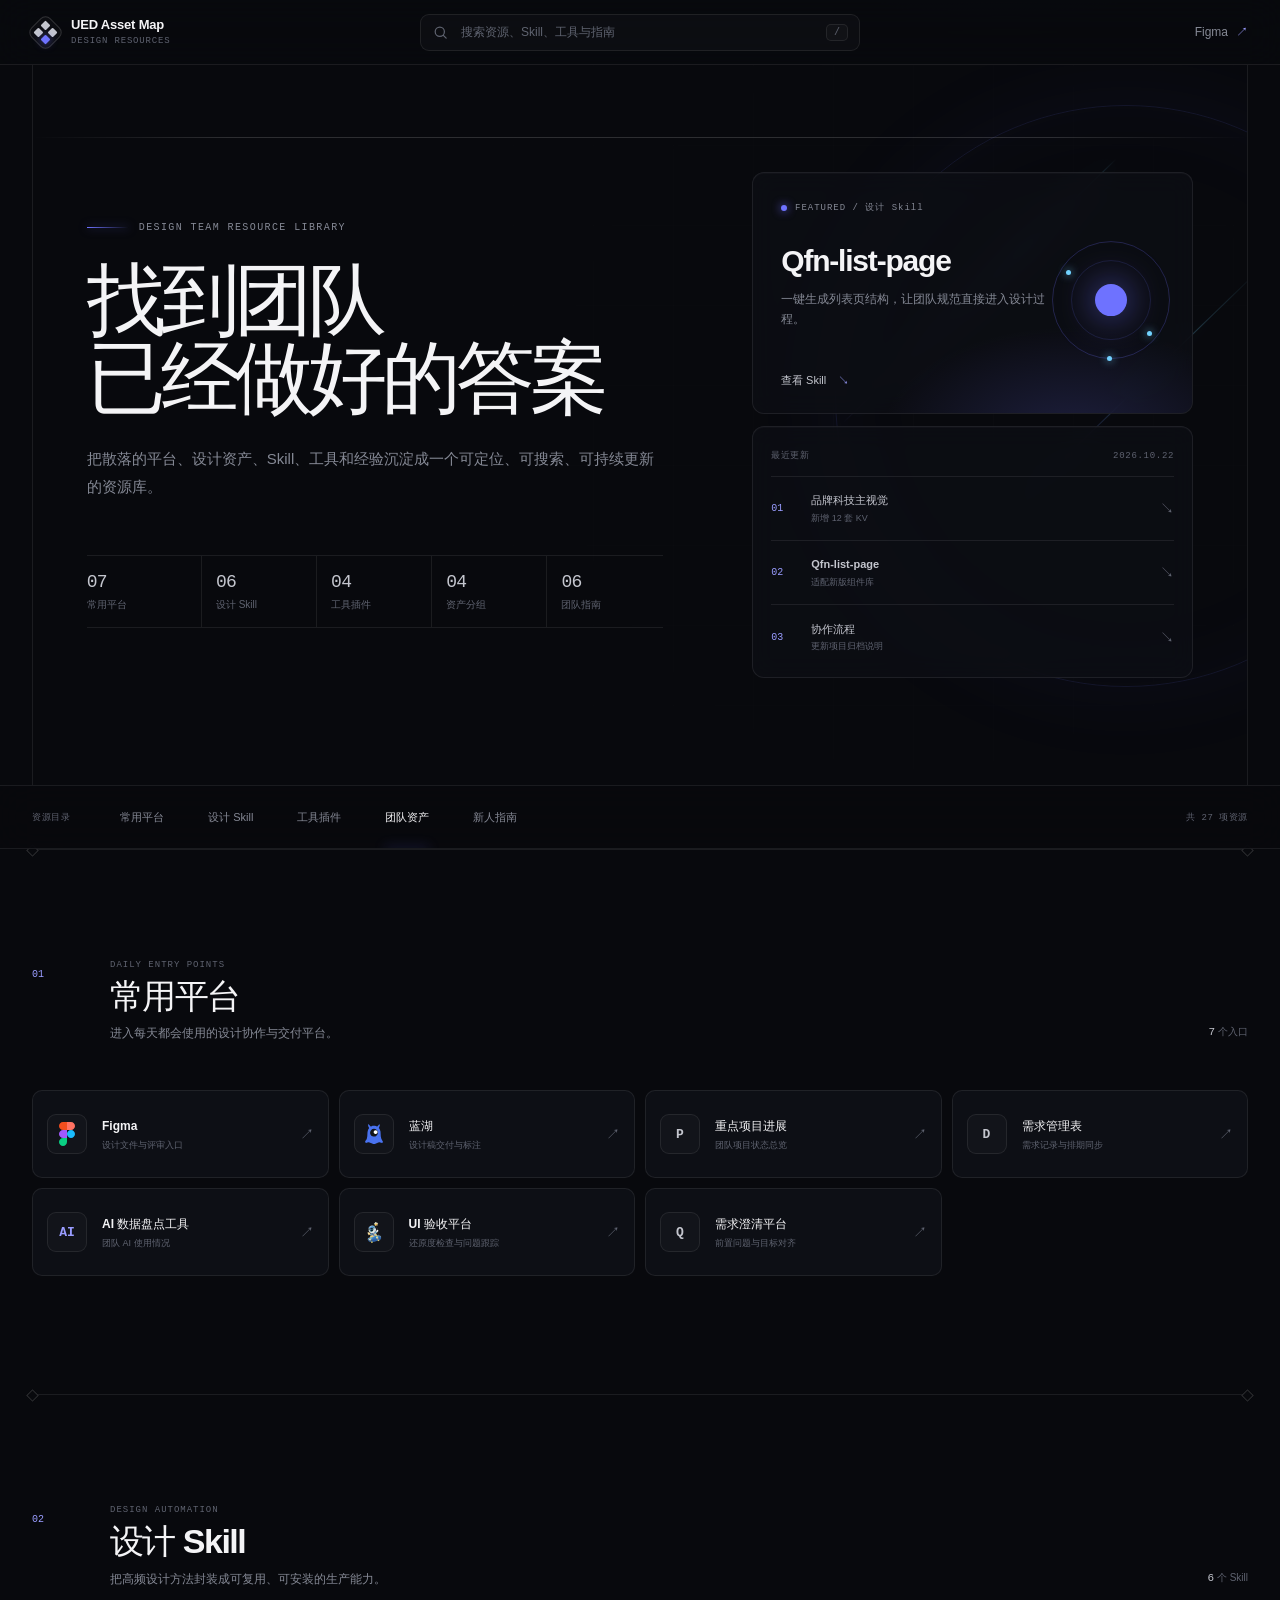
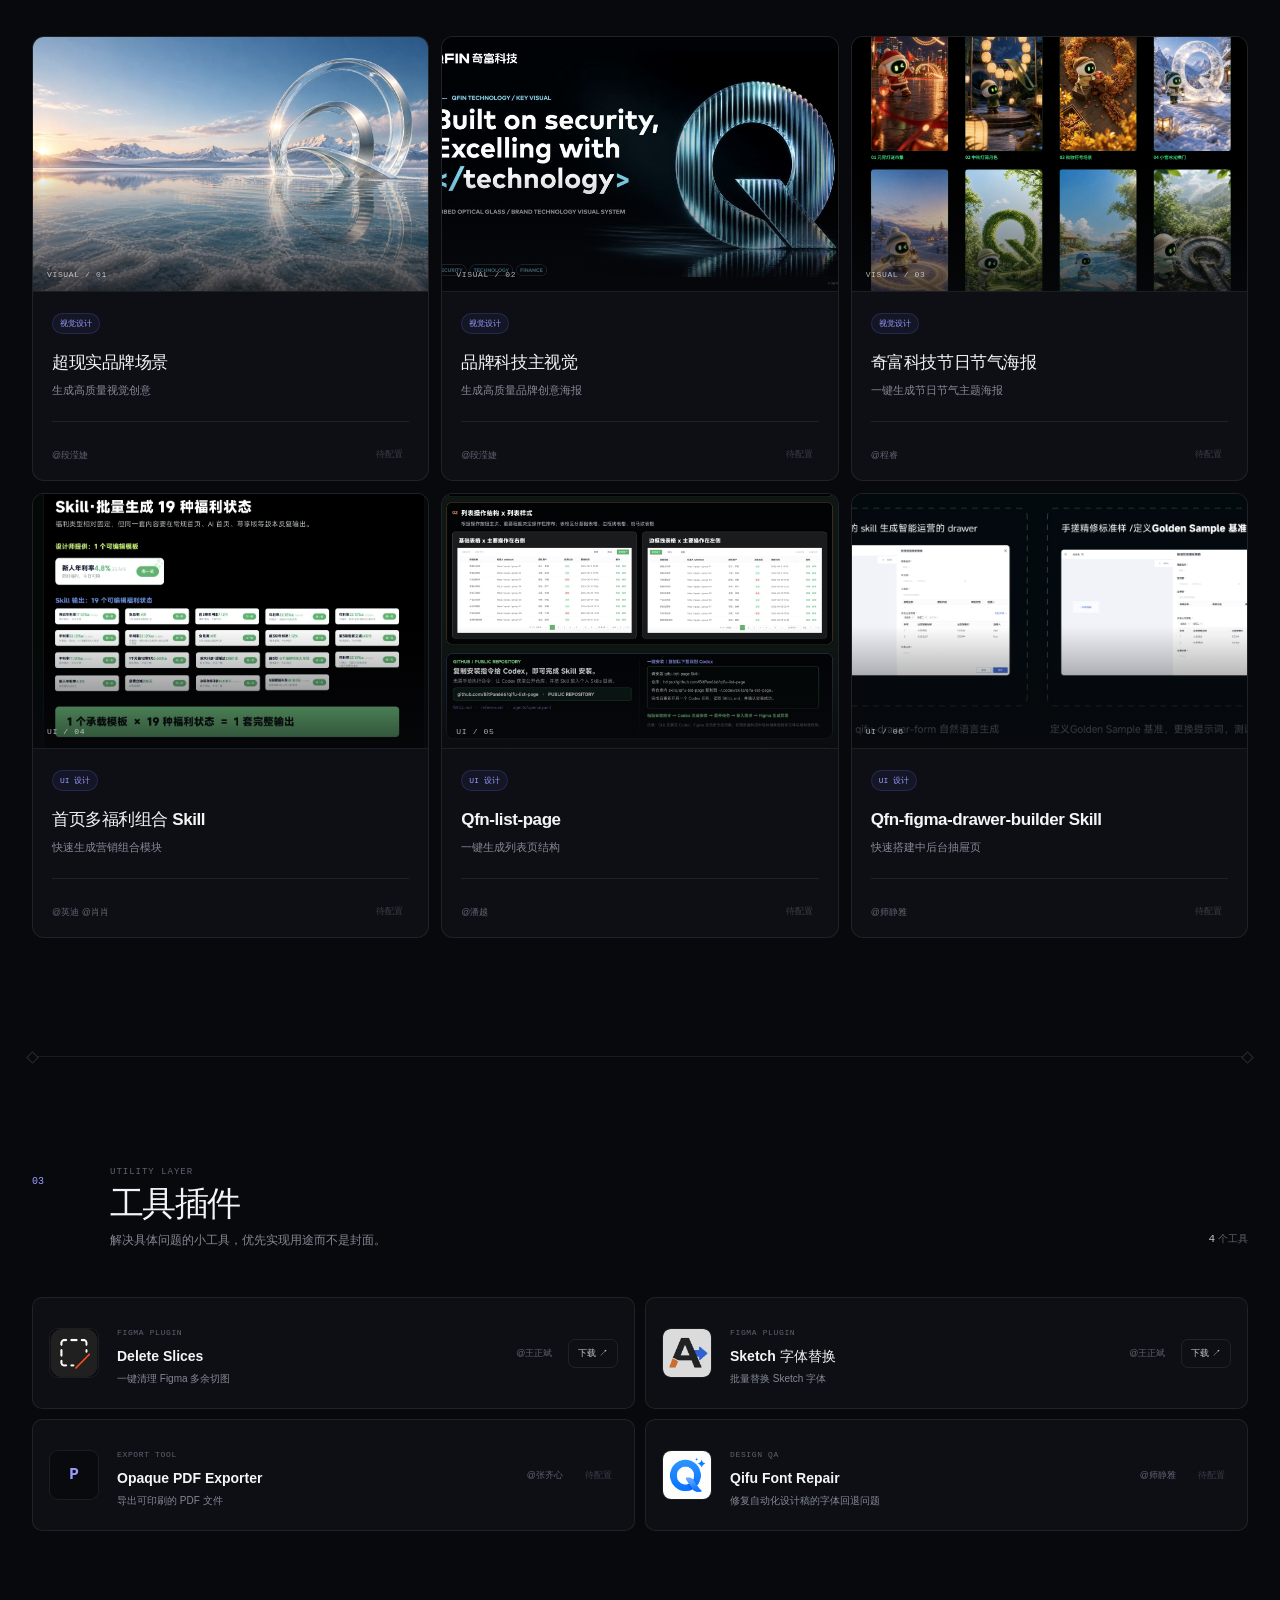
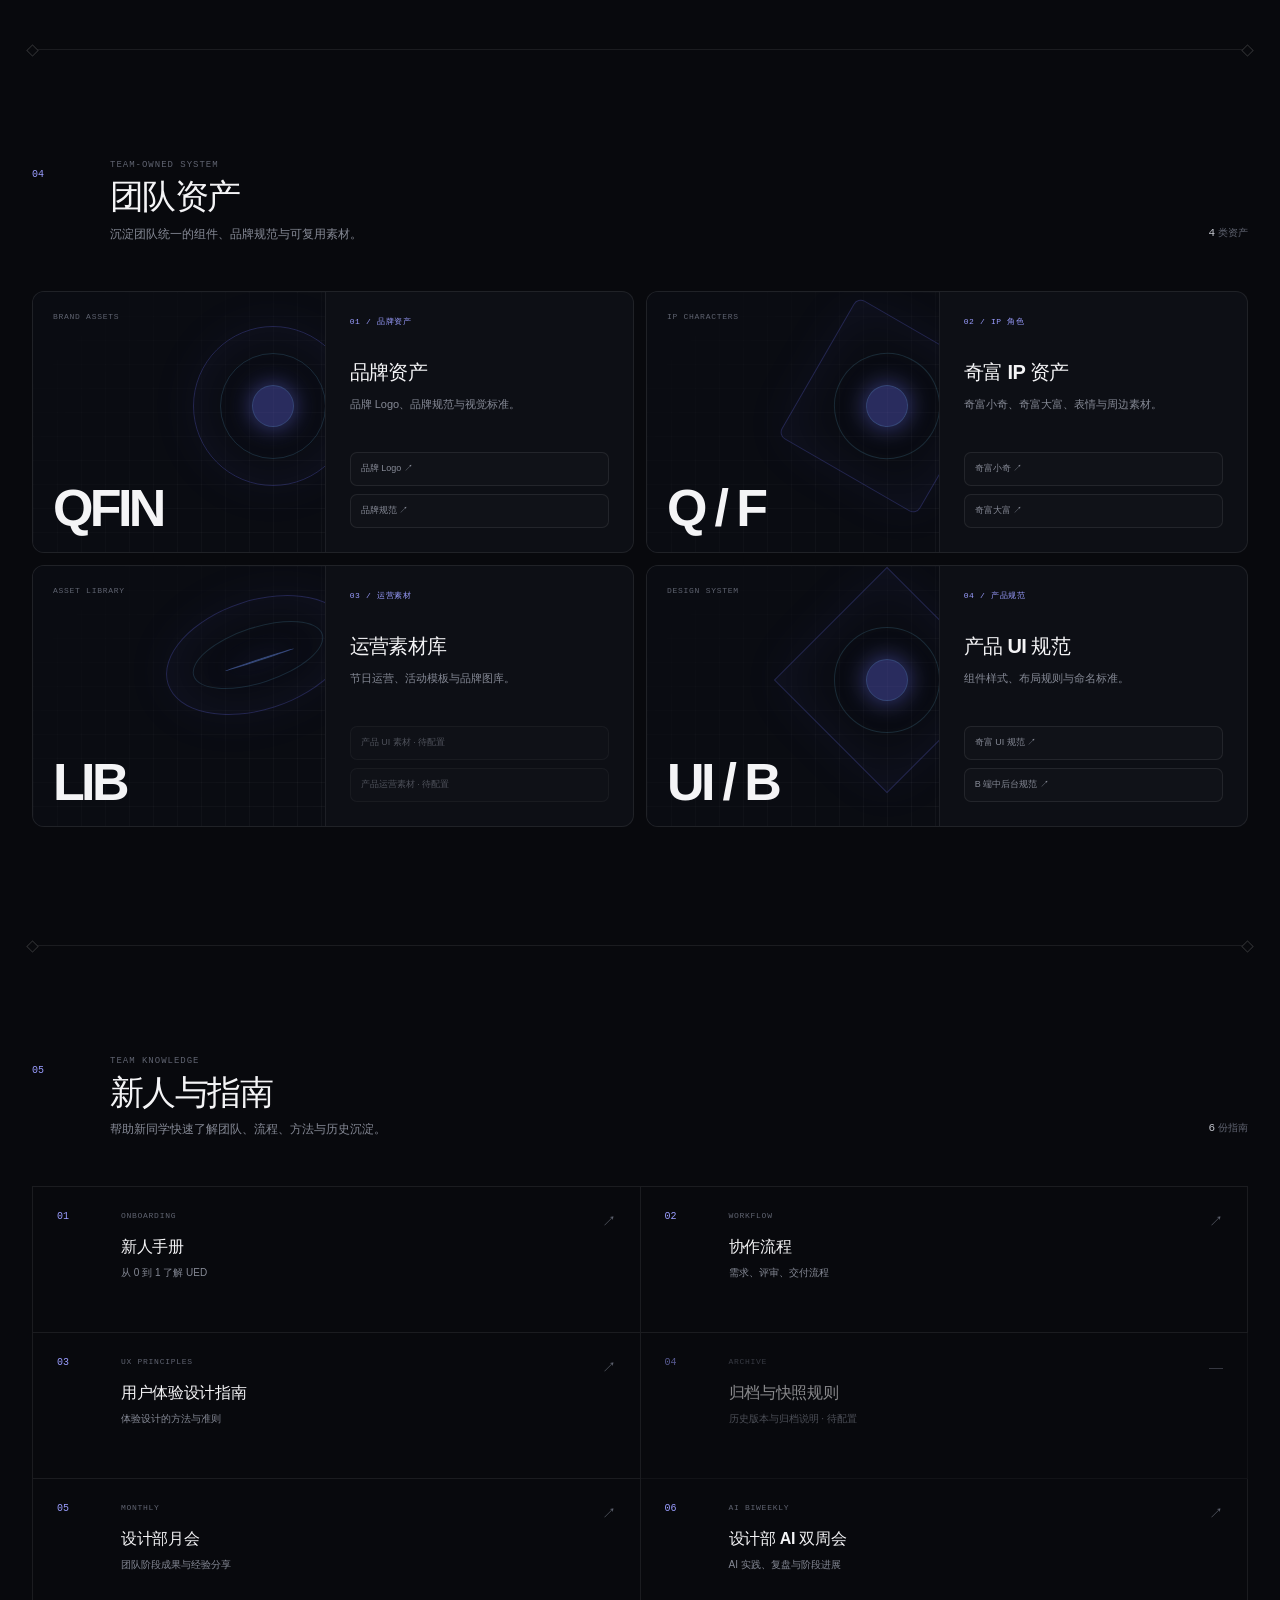
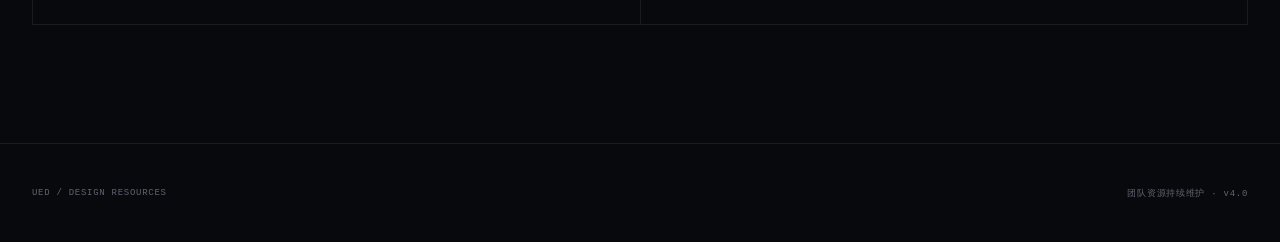
==== index.html @ 9ff43ec6 "fix: polish search and mobile presentation" ====
<!doctype html>
<html lang="zh-CN">
<head>
  <meta charset="utf-8">
  <meta name="viewport" content="width=device-width, initial-scale=1">
  <meta name="color-scheme" content="dark">
  <meta name="theme-color" content="#08090d">
  <title>UED Asset Map · 奇富 UED 团队资源</title>
  <meta name="description" content="奇富 UED 团队资源库：常用平台、设计 Skill、工具插件、团队资产与新人指南。">
  <link rel="icon" href="data:image/svg+xml,%3Csvg xmlns='http://www.w3.org/2000/svg' viewBox='0 0 32 32'%3E%3Crect width='32' height='32' rx='8' fill='%2308090d'/%3E%3Cpath d='M9 9h6v6H9zm8 0h6v6h-6zM9 17h6v6H9zm8 0h6v6h-6z' fill='%236e72ff'/%3E%3C/svg%3E">
  <link rel="stylesheet" href="styles.css">
  <script src="app.js" defer></script>
</head>
<body>
  <a class="skip-link" href="#main-content">跳到主要内容</a>
  <header class="site-header">
    <div class="shell header-inner">
      <a class="brand" href="#overview" aria-label="返回资源库首页"><span class="brand-mark" aria-hidden="true"><i></i><i></i><i></i><i></i></span><span><strong>UED Asset Map</strong><small>Design resources</small></span></a>
      <label class="global-search" for="resource-search"><svg aria-hidden="true" viewBox="0 0 24 24"><circle cx="11" cy="11" r="6.5"></circle><path d="m16 16 4 4"></path></svg><input id="resource-search" type="search" autocomplete="off" placeholder="搜索资源、Skill、工具与指南" aria-describedby="search-hint"><kbd id="search-hint">/</kbd></label>
      <a class="header-link" href="https://www.figma.com/files/team/1398222232321482158/folder/603595330?fuid=974866001841861958" target="_blank" rel="noopener noreferrer">Figma <span aria-hidden="true">↗</span></a>
    </div>
  </header>

  <main id="main-content">
    <section class="hero shell" id="overview" aria-labelledby="hero-title">
      <div class="hero-grid" aria-hidden="true"></div><div class="hero-beam beam-a" aria-hidden="true"></div><div class="hero-beam beam-b" aria-hidden="true"></div>
      <div class="hero-copy">
        <p class="eyebrow"><span></span> DESIGN TEAM RESOURCE LIBRARY</p>
        <h1 id="hero-title">找到团队<br>已经做好的答案</h1>
        <p class="hero-lede">把散落的平台、设计资产、Skill、工具和经验沉淀成一个可定位、可搜索、可持续更新的资源库。</p>
        <div class="hero-stats" aria-label="资源数量"><div><strong>07</strong><span>常用平台</span></div><div><strong>06</strong><span>设计 Skill</span></div><div><strong>04</strong><span>工具插件</span></div><div><strong>04</strong><span>资产分组</span></div><div><strong>06</strong><span>团队指南</span></div></div>
      </div>
      <aside class="hero-side" aria-label="推荐与最近更新">
        <a class="featured-card" href="#skills"><span class="featured-meta"><i></i> FEATURED / 设计 Skill</span><strong>Qfn-list-page</strong><p>一键生成列表页结构，让团队规范直接进入设计过程。</p><span class="featured-action">查看 Skill <b aria-hidden="true">↘</b></span><span class="featured-orbit" aria-hidden="true"><i></i><i></i><i></i></span></a>
        <div class="recent-panel"><div class="panel-label"><span>最近更新</span><time datetime="2026-10-22">2026.10.22</time></div><a href="#assets"><b>01</b><span><strong>品牌科技主视觉</strong><small>新增 12 套 KV</small></span><i>↘</i></a><a href="#skills"><b>02</b><span><strong>Qfn-list-page</strong><small>适配新版组件库</small></span><i>↘</i></a><a href="#guides"><b>03</b><span><strong>协作流程</strong><small>更新项目归档说明</small></span><i>↘</i></a></div>
      </aside>
    </section>

    <div class="anchor-wrap"><nav class="anchor-nav shell" aria-label="资源模块定位"><span class="anchor-caption">资源目录</span><a href="#platforms" class="active">常用平台</a><a href="#skills">设计 Skill</a><a href="#tools">工具插件</a><a href="#assets">团队资产</a><a href="#guides">新人指南</a><span class="anchor-total">共 27 项资源</span></nav></div>
    <div class="search-feedback shell" aria-live="polite"><p class="search-status" hidden></p><div class="search-empty" hidden><span>NO RESULT</span><strong>没有找到相关资源</strong><p>换一个关键词，或按 Esc 清空搜索。</p></div></div>

    <section class="resource-section shell" id="platforms" aria-labelledby="platforms-title">
      <div class="section-heading"><span class="section-index">01</span><div><p>DAILY ENTRY POINTS</p><h2 id="platforms-title">常用平台</h2><span>进入每天都会使用的设计协作与交付平台。</span></div><span class="section-count"><b class="section-visible-count">7</b> 个入口</span></div>
      <div class="platform-grid">
        <a class="platform-card resource-item" data-search="常用平台 Figma 设计文件 协作入口" href="https://www.figma.com/files/team/1398222232321482158/folder/603595330?fuid=974866001841861958" target="_blank" rel="noopener noreferrer"><span class="platform-icon image"><img src="assets/platform-figma.svg" alt="" loading="lazy"></span><span><strong>Figma</strong><small>设计文件与评审入口</small></span><i>↗</i></a>
        <a class="platform-card resource-item" data-search="常用平台 蓝湖 设计稿交付 标注" href="https://lanhuapp.com/dashboard/#/item?fid=all&amp;tid=906bded2-2e16-4b1b-830f-885637f03631" target="_blank" rel="noopener noreferrer"><span class="platform-icon image"><img src="assets/platform-lanhu.svg" alt="" loading="lazy"></span><span><strong>蓝湖</strong><small>设计稿交付与标注</small></span><i>↗</i></a>
        <a class="platform-card resource-item" data-search="常用平台 重点项目进展 项目跟踪" href="https://doc.360teams.com/sheets/rp3OV8PVEEHj8xAm/fcUlJ" target="_blank" rel="noopener noreferrer"><span class="platform-icon glyph">P</span><span><strong>重点项目进展</strong><small>团队项目状态总览</small></span><i>↗</i></a>
        <a class="platform-card resource-item" data-search="常用平台 需求管理表 需求排期" href="https://doc.360teams.com/sheets/vVAXVn7VxBtllrqm/AMQAF" target="_blank" rel="noopener noreferrer"><span class="platform-icon glyph">D</span><span><strong>需求管理表</strong><small>需求记录与排期同步</small></span><i>↗</i></a>
        <a class="platform-card resource-item" data-search="常用平台 AI数据盘点工具 AI 工作台" href="https://report-share.daikuan.qihoo.net/view/tmp/report-v4.html" target="_blank" rel="noopener noreferrer"><span class="platform-icon glyph accent">AI</span><span><strong>AI 数据盘点工具</strong><small>团队 AI 使用情况</small></span><i>↗</i></a>
        <a class="platform-card resource-item" data-search="常用平台 UI验收平台 体验验收" href="https://ion-inter-94640902.figma.site/" target="_blank" rel="noopener noreferrer"><span class="platform-icon image"><img src="assets/platform-ui-review.png" alt="" loading="lazy"></span><span><strong>UI 验收平台</strong><small>还原度检查与问题跟踪</small></span><i>↗</i></a>
        <a class="platform-card resource-item" data-search="常用平台 需求澄清平台 产品需求" href="https://confluence.daikuan.qihoo.net/pages/viewpage.action?pageId=18661324" target="_blank" rel="noopener noreferrer"><span class="platform-icon glyph">Q</span><span><strong>需求澄清平台</strong><small>前置问题与目标对齐</small></span><i>↗</i></a>
      </div>
    </section>

    <section class="resource-section shell" id="skills" aria-labelledby="skills-title">
      <div class="section-heading"><span class="section-index">02</span><div><p>DESIGN AUTOMATION</p><h2 id="skills-title">设计 Skill</h2><span>把高频设计方法封装成可复用、可安装的生产能力。</span></div><span class="section-count"><b class="section-visible-count">6</b> 个 Skill</span></div>
      <div class="skills-grid">
        <article class="skill-card resource-item" data-search="设计 Skill 视觉设计 超现实品牌场景 生成高质量视觉创意 段滢婕"><div class="skill-visual"><img src="assets/skill-surreal-brand.jpg" alt="超现实品牌场景预览" loading="lazy"><span>VISUAL / 01</span></div><div class="skill-body"><span class="tag">视觉设计</span><h3>超现实品牌场景</h3><p>生成高质量视觉创意</p><footer><span>@段滢婕</span><button type="button" aria-disabled="true">待配置</button></footer></div></article>
        <article class="skill-card resource-item" data-search="设计 Skill 视觉设计 品牌科技主视觉 生成高质量品牌创意海报 段滢婕"><div class="skill-visual"><img src="assets/skill-tech-kv.jpg" alt="品牌科技主视觉预览" loading="lazy"><span>VISUAL / 02</span></div><div class="skill-body"><span class="tag">视觉设计</span><h3>品牌科技主视觉</h3><p>生成高质量品牌创意海报</p><footer><span>@段滢婕</span><button type="button" aria-disabled="true">待配置</button></footer></div></article>
        <article class="skill-card resource-item" data-search="设计 Skill 视觉设计 奇富科技节日节气海报 一键生成主题海报 程睿"><div class="skill-visual"><img src="assets/skill-seasonal-poster.jpg" alt="奇富科技节日节气海报预览" loading="lazy"><span>VISUAL / 03</span></div><div class="skill-body"><span class="tag">视觉设计</span><h3>奇富科技节日节气海报</h3><p>一键生成节日节气主题海报</p><footer><span>@程睿</span><button type="button" aria-disabled="true">待配置</button></footer></div></article>
        <article class="skill-card resource-item" data-search="设计 Skill UI设计 首页多福利组合 Skill 快速生成营销组合模块 英迪 肖肖"><div class="skill-visual"><img src="assets/skill-benefit-combo.jpg" alt="首页多福利组合 Skill 预览" loading="lazy"><span>UI / 04</span></div><div class="skill-body"><span class="tag">UI 设计</span><h3>首页多福利组合 Skill</h3><p>快速生成营销组合模块</p><footer><span>@英迪 @肖肖</span><button type="button" aria-disabled="true">待配置</button></footer></div></article>
        <article class="skill-card resource-item" data-search="设计 Skill UI设计 Qfn-list-page 一键生成列表页结构 潘越"><div class="skill-visual"><img src="assets/skill-qfn-list-page.jpg" alt="Qfn-list-page 预览" loading="lazy"><span>UI / 05</span></div><div class="skill-body"><span class="tag">UI 设计</span><h3>Qfn-list-page</h3><p>一键生成列表页结构</p><footer><span>@潘越</span><button type="button" aria-disabled="true">待配置</button></footer></div></article>
        <article class="skill-card resource-item" data-search="设计 Skill UI设计 Qfn-figma-drawer-builder 快速搭建中后台抽屉页 师静雅"><div class="skill-visual"><img src="assets/skill-figma-drawer.jpg" alt="Qfn-figma-drawer-builder Skill 预览" loading="lazy"><span>UI / 06</span></div><div class="skill-body"><span class="tag">UI 设计</span><h3>Qfn-figma-drawer-builder Skill</h3><p>快速搭建中后台抽屉页</p><footer><span>@师静雅</span><button type="button" aria-disabled="true">待配置</button></footer></div></article>
      </div>
    </section>

    <section class="resource-section shell" id="tools" aria-labelledby="tools-title">
      <div class="section-heading"><span class="section-index">03</span><div><p>UTILITY LAYER</p><h2 id="tools-title">工具插件</h2><span>解决具体问题的小工具，优先实现用途而不是封面。</span></div><span class="section-count"><b class="section-visible-count">4</b> 个工具</span></div>
      <div class="tools-grid">
        <article class="tool-card resource-item" data-search="工具插件 Delete Slices 一键清理 Figma 多余切图 王正斌"><img src="assets/tool-delete-slices.png" alt="" loading="lazy"><span><small>FIGMA PLUGIN</small><h3>Delete Slices</h3><p>一键清理 Figma 多余切图</p></span><span class="tool-owner">@王正斌</span><a href="https://www.figma.com/community/plugin/1649359371365231782/delete-slices" target="_blank" rel="noopener noreferrer">下载 ↗</a></article>
        <article class="tool-card resource-item" data-search="工具插件 Sketch 字体替换 批量替换 Sketch 字体 王正斌"><img src="assets/tool-sketch-font.png" alt="" loading="lazy"><span><small>FIGMA PLUGIN</small><h3>Sketch 字体替换</h3><p>批量替换 Sketch 字体</p></span><span class="tool-owner">@王正斌</span><a href="https://www.figma.com/community/plugin/1649376467194093808/sketch" target="_blank" rel="noopener noreferrer">下载 ↗</a></article>
        <article class="tool-card resource-item" data-search="工具插件 Opaque PDF Exporter 导出可印刷 PDF 张齐心"><span class="tool-fallback">P</span><span><small>EXPORT TOOL</small><h3>Opaque PDF Exporter</h3><p>导出可印刷的 PDF 文件</p></span><span class="tool-owner">@张齐心</span><button type="button" aria-disabled="true">待配置</button></article>
        <article class="tool-card resource-item" data-search="工具插件 Qifu Font Repair 修复字体回退 师静雅 Codex 自动化"><img src="assets/tool-font-repair.png" alt="" loading="lazy"><span><small>DESIGN QA</small><h3>Qifu Font Repair</h3><p>修复自动化设计稿的字体回退问题</p></span><span class="tool-owner">@师静雅</span><button type="button" aria-disabled="true">待配置</button></article>
      </div>
    </section>

    <section class="resource-section shell" id="assets" aria-labelledby="assets-title">
      <div class="section-heading"><span class="section-index">04</span><div><p>TEAM-OWNED SYSTEM</p><h2 id="assets-title">团队资产</h2><span>沉淀团队统一的组件、品牌规范与可复用素材。</span></div><span class="section-count"><b class="section-visible-count">4</b> 类资产</span></div>
      <div class="assets-grid">
        <article class="team-asset resource-item" data-search="团队资产 品牌资产 品牌logo 品牌规范 BRAND QFIN"><div class="asset-art asset-brand"><small>BRAND ASSETS</small><strong>QFIN</strong><span aria-hidden="true"></span></div><div class="asset-info"><span>01 / 品牌资产</span><h3>品牌资产</h3><p>品牌 Logo、品牌规范与视觉标准。</p><footer><a href="https://confluence.daikuan.qihoo.net/pages/viewpage.action?pageId=32064948" target="_blank" rel="noopener noreferrer">品牌 Logo ↗</a><a href="https://confluence.daikuan.qihoo.net/pages/viewpage.action?pageId=58755913" target="_blank" rel="noopener noreferrer">品牌规范 ↗</a></footer></div></article>
        <article class="team-asset resource-item" data-search="团队资产 IP角色 奇富小奇 奇富大富 表情 周边"><div class="asset-art asset-ip"><small>IP CHARACTERS</small><strong>Q / F</strong><span aria-hidden="true"></span></div><div class="asset-info"><span>02 / IP 角色</span><h3>奇富 IP 资产</h3><p>奇富小奇、奇富大富、表情与周边素材。</p><footer><a href="https://mastergo.com/file/188840481567326?fileOpenFrom=project&amp;page_id=M" target="_blank" rel="noopener noreferrer">奇富小奇 ↗</a><a href="https://mastergo.com/file/188840481567326?fileOpenFrom=project&amp;page_id=M" target="_blank" rel="noopener noreferrer">奇富大富 ↗</a></footer></div></article>
        <article class="team-asset resource-item" data-search="团队资产 运营素材库 产品UI素材 产品运营素材 节日活动模板"><div class="asset-art asset-library"><small>ASSET LIBRARY</small><strong>LIB</strong><span aria-hidden="true"></span></div><div class="asset-info"><span>03 / 运营素材</span><h3>运营素材库</h3><p>节日运营、活动模板与品牌图库。</p><footer><button type="button" aria-disabled="true">产品 UI 素材 · 待配置</button><button type="button" aria-disabled="true">产品运营素材 · 待配置</button></footer></div></article>
        <article class="team-asset resource-item" data-search="团队资产 产品UI规范 奇富UI产品设计规范 B端中后台设计规范 组件库"><div class="asset-art asset-system"><small>DESIGN SYSTEM</small><strong>UI / B</strong><span aria-hidden="true"></span></div><div class="asset-info"><span>04 / 产品规范</span><h3>产品 UI 规范</h3><p>组件样式、布局规则与命名标准。</p><footer><a href="https://www.figma.com/design/vf2R7UnumMalicVorK7BrY/%E7%BB%84%E4%BB%B6%E5%BA%93?node-id=0-1&amp;t=fd3UyRm64tkcTmXO-1" target="_blank" rel="noopener noreferrer">奇富 UI 规范 ↗</a><a href="https://www.figma.com/design/gTV3VdC6a5e9vpkRHIZSXA/%E5%A5%87%E5%AF%8C%E7%A7%91%E6%8A%80%E4%B8%AD%E5%90%8E%E5%8F%B0%E7%BB%84%E4%BB%B6%E5%BA%93-%E6%96%B0?node-id=4-2&amp;t=qykiw1X4r7sZTBSN-1" target="_blank" rel="noopener noreferrer">B 端中后台规范 ↗</a></footer></div></article>
      </div>
    </section>

    <section class="resource-section shell" id="guides" aria-labelledby="guides-title">
      <div class="section-heading"><span class="section-index">05</span><div><p>TEAM KNOWLEDGE</p><h2 id="guides-title">新人与指南</h2><span>帮助新同学快速了解团队、流程、方法与历史沉淀。</span></div><span class="section-count"><b class="section-visible-count">6</b> 份指南</span></div>
      <div class="guides-grid">
        <a class="guide-card resource-item" data-search="新人指南 新人手册 从0到1了解UED 入职" href="https://www.figma.com/design/lKLyDnmztXhbdP573bM836/%E6%96%B0%E5%90%8C%E5%AD%A6%E5%85%A5%E8%81%8C%E6%89%8B%E5%86%8C?node-id=0-1&amp;t=WFFjFNYjmjSbyZxe-1" target="_blank" rel="noopener noreferrer"><b>01</b><span><small>ONBOARDING</small><strong>新人手册</strong><p>从 0 到 1 了解 UED</p></span><i>↗</i></a>
        <a class="guide-card resource-item" data-search="新人指南 协作流程 需求 评审 交付" href="https://www.figma.com/design/c0old0uGTOSUrSiEMixxez/03-%E5%B7%A5%E4%BD%9C%E6%B5%81%E7%A8%8B%E5%92%8C%E5%88%86%E5%B7%A5?node-id=0-1&amp;t=kCYqICcyiBHMmeqb-1" target="_blank" rel="noopener noreferrer"><b>02</b><span><small>WORKFLOW</small><strong>协作流程</strong><p>需求、评审、交付流程</p></span><i>↗</i></a>
        <a class="guide-card resource-item" data-search="新人指南 用户体验设计指南 体验设计 方法 准则" href="https://www.figma.com/design/XmJupodf4WoEE5vbM1uUoa/02-%E4%BD%93%E9%AA%8C%E8%AE%BE%E8%AE%A1%E5%87%86%E5%88%99?node-id=0-1&amp;t=jOFsBqCrgAAs3SqA-1" target="_blank" rel="noopener noreferrer"><b>03</b><span><small>UX PRINCIPLES</small><strong>用户体验设计指南</strong><p>体验设计的方法与准则</p></span><i>↗</i></a>
        <button class="guide-card resource-item" data-search="新人指南 归档与快照规则 历史版本 归档说明" type="button" aria-disabled="true"><b>04</b><span><small>ARCHIVE</small><strong>归档与快照规则</strong><p>历史版本与归档说明 · 待配置</p></span><i>—</i></button>
        <a class="guide-card resource-item" data-search="新人指南 设计部月会 团队分享" href="https://www.figma.com/design/B1pL5wjhpO5YmKp6j7K5Yf/%E8%AE%BE%E8%AE%A1%E9%83%A8%E6%9C%88%E4%BC%9A?node-id=3062-4535&amp;t=oJiD3cOVjAAMnQqo-1" target="_blank" rel="noopener noreferrer"><b>05</b><span><small>MONTHLY</small><strong>设计部月会</strong><p>团队阶段成果与经验分享</p></span><i>↗</i></a>
        <a class="guide-card resource-item" data-search="新人指南 设计部AI双周会 AI 需求评审交付" href="https://www.figma.com/design/rJCVHAEMLxR7I8GNu2qo7Y/AI%E5%8F%8C%E5%91%A8%E4%BC%9A?node-id=5-2&amp;t=9erwZ9EIqTsaw0iU-1" target="_blank" rel="noopener noreferrer"><b>06</b><span><small>AI BIWEEKLY</small><strong>设计部 AI 双周会</strong><p>AI 实践、复盘与阶段进展</p></span><i>↗</i></a>
      </div>
    </section>
  </main>

  <footer class="site-footer"><div class="shell"><span>UED / DESIGN RESOURCES</span><span>团队资源持续维护 · v4.0</span></div></footer>
</body>
</html>
---- styles.css ----
:root {
  color-scheme: dark;
  --bg: #08090d;
  --surface: #0d0f15;
  --surface-raised: #11141c;
  --surface-hover: #151925;
  --text: #f4f4f6;
  --text-soft: #c4c6ce;
  --muted: #858995;
  --quiet: #5f6370;
  --accent: #6e72ff;
  --accent-soft: #9a9dff;
  --cyan: #72d4ff;
  --green: #61e5b9;
  --line: rgba(255, 255, 255, .08);
  --line-strong: rgba(255, 255, 255, .15);
  --header-height: 65px;
  --anchor-height: 62px;
  --radius: 12px;
  --scroll-progress: 0;
  --sans: Inter, ui-sans-serif, -apple-system, BlinkMacSystemFont, "SF Pro Display", "PingFang SC", "Microsoft YaHei", sans-serif;
  --mono: "SFMono-Regular", "Roboto Mono", Consolas, monospace;
}

* { box-sizing: border-box; }
html { scroll-behavior: smooth; background: var(--bg); }
body {
  margin: 0;
  min-width: 320px;
  background:
    radial-gradient(circle at 78% -8%, rgba(110, 114, 255, .10), transparent 27rem),
    var(--bg);
  color: var(--text);
  font-family: var(--sans);
  font-size: 14px;
  line-height: 1.5;
  -webkit-font-smoothing: antialiased;
}
body::before {
  content: "";
  position: fixed;
  inset: 0;
  z-index: -1;
  pointer-events: none;
  opacity: .23;
  background-image:
    linear-gradient(rgba(255,255,255,.025) 1px, transparent 1px),
    linear-gradient(90deg, rgba(255,255,255,.025) 1px, transparent 1px);
  background-size: 64px 64px;
  mask-image: linear-gradient(to bottom, #000 0, transparent 58rem);
}

a { color: inherit; text-decoration: none; }
button, input { font: inherit; }
button { color: inherit; }
img { display: block; max-width: 100%; }
[hidden] { display: none !important; }
::selection { color: #fff; background: rgba(110, 114, 255, .6); }
:focus-visible { outline: 2px solid var(--accent-soft); outline-offset: 3px; }
.shell { width: min(1280px, calc(100% - 64px)); margin-inline: auto; }
.skip-link { position: fixed; left: 20px; top: -60px; z-index: 100; padding: 9px 13px; border-radius: 8px; background: var(--text); color: var(--bg); font-weight: 650; }
.skip-link:focus { top: 16px; }

.site-header {
  position: sticky;
  top: 0;
  z-index: 40;
  height: var(--header-height);
  border-bottom: 1px solid var(--line);
  background: rgba(8, 9, 13, .78);
  backdrop-filter: blur(18px) saturate(130%);
}
.site-header::after {
  content: "";
  position: absolute;
  left: 0;
  bottom: -1px;
  width: calc(var(--scroll-progress) * 100%);
  height: 1px;
  background: linear-gradient(90deg, var(--accent), var(--cyan));
  box-shadow: 0 0 14px rgba(110, 114, 255, .8);
}
.header-inner { height: 100%; display: grid; grid-template-columns: 1fr minmax(300px, 440px) 1fr; gap: 24px; align-items: center; }
.brand { justify-self: start; display: inline-flex; align-items: center; gap: 12px; }
.brand-mark { width: 27px; height: 27px; display: grid; grid-template-columns: 1fr 1fr; gap: 3px; padding: 4px; border: 1px solid var(--line-strong); border-radius: 7px; background: rgba(255,255,255,.025); transform: rotate(45deg); }
.brand-mark i { border-radius: 1px; background: var(--text-soft); }
.brand-mark i:last-child { background: var(--accent); box-shadow: 0 0 8px rgba(110,114,255,.7); }
.brand strong, .brand small { display: block; }
.brand strong { font-size: 13px; line-height: 1.15; letter-spacing: -.015em; }
.brand small { margin-top: 3px; color: var(--quiet); font: 9px var(--mono); letter-spacing: .09em; text-transform: uppercase; }

.global-search { height: 37px; display: grid; grid-template-columns: 18px 1fr auto; gap: 9px; align-items: center; padding: 0 11px; border: 1px solid var(--line); border-radius: 9px; background: rgba(255,255,255,.025); color: var(--quiet); transition: border-color .2s ease, background .2s ease, box-shadow .2s ease; }
.global-search:focus-within { border-color: rgba(110,114,255,.55); background: rgba(110,114,255,.045); box-shadow: 0 0 0 3px rgba(110,114,255,.08), 0 0 28px rgba(110,114,255,.08); }
.global-search svg { width: 17px; fill: none; stroke: currentColor; stroke-width: 1.7; stroke-linecap: round; }
.global-search input { width: 100%; border: 0; outline: 0; background: transparent; color: var(--text); font-size: 12px; }
.global-search input::placeholder { color: var(--quiet); }
.global-search kbd { min-width: 22px; padding: 2px 6px; border: 1px solid var(--line); border-radius: 5px; background: rgba(255,255,255,.025); color: var(--quiet); font: 10px var(--mono); text-align: center; }
.header-link { justify-self: end; display: inline-flex; gap: 8px; align-items: center; color: var(--muted); font-size: 12px; }
.header-link:hover { color: var(--text); }
.header-link span { color: var(--accent-soft); }

.hero { position: relative; min-height: 720px; display: grid; grid-template-columns: minmax(0, 1.12fr) minmax(390px, .88fr); gap: clamp(48px, 7vw, 112px); align-items: center; overflow: hidden; border-inline: 1px solid var(--line); }
.hero::before, .hero::after { content: ""; position: absolute; pointer-events: none; }
.hero::before { inset: 72px 0 auto; height: 1px; background: linear-gradient(90deg, transparent, var(--line-strong) 16%, var(--line-strong) 84%, transparent); }
.hero::after { width: 580px; height: 580px; right: -170px; top: 40px; border: 1px solid rgba(110,114,255,.12); border-radius: 50%; box-shadow: 0 0 100px rgba(110,114,255,.055), inset 0 0 100px rgba(110,114,255,.035); }
.hero-grid { position: absolute; inset: 0; pointer-events: none; opacity: .48; background-image: linear-gradient(rgba(255,255,255,.025) 1px, transparent 1px), linear-gradient(90deg, rgba(255,255,255,.025) 1px, transparent 1px); background-size: 80px 80px; mask-image: radial-gradient(circle at 73% 48%, #000, transparent 64%); }
.hero-beam { position: absolute; width: 1px; height: 380px; pointer-events: none; background: linear-gradient(transparent, rgba(114,212,255,.9), rgba(110,114,255,.45), transparent); filter: drop-shadow(0 0 9px rgba(114,212,255,.65)); transform: rotate(46deg); transform-origin: center; animation: beamShift 7s ease-in-out infinite alternate; }
.beam-a { right: 22%; top: 5%; }
.beam-b { right: 10%; top: 20%; opacity: .32; animation-delay: -3s; }
@keyframes beamShift { to { transform: translate3d(46px, 22px, 0) rotate(46deg); opacity: .45; } }

.hero-copy, .hero-side { position: relative; z-index: 2; }
.hero-copy { padding-left: clamp(24px, 4.2vw, 68px); }
.eyebrow { display: flex; align-items: center; gap: 10px; margin: 0 0 28px; color: var(--muted); font: 10px var(--mono); letter-spacing: .14em; }
.eyebrow span { width: 42px; height: 1px; background: linear-gradient(90deg, var(--accent), transparent); box-shadow: 0 0 10px rgba(110,114,255,.6); }
.hero h1 { margin: 0; max-width: 700px; font-size: clamp(54px, 6.2vw, 88px); line-height: .98; letter-spacing: -.065em; font-weight: 590; text-wrap: balance; }
.hero-lede { max-width: 590px; margin: 28px 0 0; color: var(--muted); font-size: 15px; line-height: 1.85; }
.hero-stats { display: grid; grid-template-columns: repeat(5, 1fr); max-width: 630px; margin-top: 54px; border-block: 1px solid var(--line); }
.hero-stats div { padding: 16px 14px 15px; border-right: 1px solid var(--line); }
.hero-stats div:first-child { padding-left: 0; }
.hero-stats div:last-child { border-right: 0; }
.hero-stats strong, .hero-stats span { display: block; }
.hero-stats strong { color: var(--text-soft); font: 500 18px var(--mono); letter-spacing: -.04em; }
.hero-stats span { margin-top: 5px; color: var(--quiet); font-size: 10px; }

.hero-side { display: grid; gap: 12px; padding-right: clamp(24px, 4.2vw, 68px); }
.featured-card, .recent-panel { border: 1px solid var(--line); border-radius: var(--radius); background: rgba(13,15,21,.78); box-shadow: inset 0 1px 0 rgba(255,255,255,.025); backdrop-filter: blur(12px); }
.featured-card { position: relative; min-height: 242px; padding: 28px; overflow: hidden; transition: border-color .24s ease, transform .24s ease, background .24s ease; }
.featured-card:hover { transform: translateY(-2px); border-color: rgba(110,114,255,.36); background: rgba(17,20,28,.9); }
.featured-card::after { content: ""; position: absolute; inset: auto -20% -60% 25%; height: 240px; background: radial-gradient(ellipse, rgba(110,114,255,.18), transparent 65%); pointer-events: none; }
.featured-meta { display: flex; gap: 8px; align-items: center; color: var(--muted); font: 9px var(--mono); letter-spacing: .11em; }
.featured-meta i { width: 6px; height: 6px; border-radius: 50%; background: var(--accent); box-shadow: 0 0 10px var(--accent); }
.featured-card > strong { display: block; margin-top: 32px; font-size: 30px; line-height: 1; letter-spacing: -.04em; }
.featured-card p { max-width: 270px; margin: 13px 0 0; color: var(--muted); font-size: 12px; line-height: 1.7; }
.featured-action { position: absolute; z-index: 2; left: 28px; bottom: 25px; display: flex; gap: 12px; color: var(--text-soft); font-size: 11px; }
.featured-action b { color: var(--accent-soft); font-weight: 400; }
.featured-orbit { position: absolute; right: 22px; top: 50%; width: 118px; height: 118px; transform: translateY(-44%); border: 1px solid rgba(110,114,255,.24); border-radius: 50%; }
.featured-orbit::before, .featured-orbit::after { content: ""; position: absolute; inset: 18px; border: 1px solid rgba(110,114,255,.15); border-radius: 50%; }
.featured-orbit::after { inset: 42px; background: var(--accent); border: 0; box-shadow: 0 0 36px rgba(110,114,255,.7); }
.featured-orbit i { position: absolute; width: 5px; height: 5px; border-radius: 50%; background: var(--cyan); box-shadow: 0 0 9px var(--cyan); }
.featured-orbit i:nth-child(1) { left: 13px; top: 28px; }.featured-orbit i:nth-child(2) { right: 17px; bottom: 22px; }.featured-orbit i:nth-child(3) { left: 54px; bottom: -3px; }
.recent-panel { padding: 8px 18px; }
.panel-label { min-height: 42px; display: flex; justify-content: space-between; align-items: center; border-bottom: 1px solid var(--line); color: var(--quiet); font: 9px var(--mono); letter-spacing: .08em; }
.recent-panel > a { min-height: 64px; display: grid; grid-template-columns: 28px 1fr auto; gap: 12px; align-items: center; border-bottom: 1px solid var(--line); }
.recent-panel > a:last-child { border-bottom: 0; }
.recent-panel > a > b { color: var(--accent-soft); font: 10px var(--mono); }
.recent-panel strong, .recent-panel small { display: block; }
.recent-panel strong { color: var(--text-soft); font-size: 11px; font-weight: 550; }
.recent-panel small { margin-top: 3px; color: var(--quiet); font-size: 9px; }
.recent-panel > a > i { color: var(--quiet); font-style: normal; transition: color .2s ease, transform .2s ease; }
.recent-panel > a:hover > i { color: var(--accent-soft); transform: translate(2px, 2px); }

.anchor-wrap { position: sticky; top: var(--header-height); z-index: 30; border-block: 1px solid var(--line); background: rgba(8,9,13,.88); backdrop-filter: blur(18px) saturate(125%); }
.anchor-nav { min-height: var(--anchor-height); display: flex; align-items: stretch; gap: 0; overflow-x: auto; scrollbar-width: none; }
.anchor-nav::-webkit-scrollbar { display: none; }
.anchor-nav > * { white-space: nowrap; }
.anchor-caption, .anchor-total { display: flex; align-items: center; color: var(--quiet); font: 9px var(--mono); letter-spacing: .06em; }
.anchor-caption { margin-right: 28px; }
.anchor-total { margin-left: auto; padding-left: 24px; }
.anchor-nav a { position: relative; display: flex; align-items: center; padding: 0 22px; color: var(--muted); font-size: 11px; transition: color .2s ease, background .2s ease; }
.anchor-nav a:hover { color: var(--text); background: rgba(255,255,255,.02); }
.anchor-nav a::after { content: ""; position: absolute; left: 22px; right: 22px; bottom: -1px; height: 1px; background: transparent; }
.anchor-nav a.active { color: var(--text); }
.anchor-nav a.active::after { background: var(--accent); box-shadow: 0 0 12px rgba(110,114,255,.9); }

.search-feedback { position: relative; }
.search-status { margin: 30px 0 0; padding: 14px 18px; scroll-margin-top: calc(var(--header-height) + var(--anchor-height) + 18px); border: 1px solid var(--line); border-radius: 9px; background: rgba(110,114,255,.04); color: var(--text-soft); font-size: 12px; }
.search-empty { margin: 96px 0; padding: 80px 24px; border: 1px solid var(--line); border-radius: var(--radius); background: var(--surface); text-align: center; }
.search-empty span { color: var(--accent-soft); font: 10px var(--mono); letter-spacing: .12em; }
.search-empty strong { display: block; margin-top: 12px; font-size: 22px; }
.search-empty p { color: var(--muted); }
.is-searching .hero { display: none; }

.resource-section { position: relative; padding: 110px 0 118px; border-top: 1px solid var(--line); scroll-margin-top: calc(var(--header-height) + var(--anchor-height) + 16px); }
.resource-section::before, .resource-section::after { content: ""; position: absolute; top: -4px; width: 7px; height: 7px; border: 1px solid var(--line-strong); background: var(--bg); transform: rotate(45deg); }
.resource-section::before { left: -4px; }.resource-section::after { right: -4px; }
.section-heading { display: grid; grid-template-columns: 54px minmax(0,1fr) auto; gap: 24px; align-items: start; margin-bottom: 48px; }
.section-index { padding-top: 9px; color: var(--accent-soft); font: 10px var(--mono); }
.section-heading p { margin: 0 0 8px; color: var(--quiet); font: 9px var(--mono); letter-spacing: .11em; }
.section-heading h2 { margin: 0; font-size: 34px; line-height: 1.1; letter-spacing: -.045em; font-weight: 570; }
.section-heading div > span { display: block; margin-top: 9px; color: var(--muted); font-size: 12px; }
.section-count { align-self: end; padding-bottom: 3px; color: var(--quiet); font-size: 10px; }
.section-count b { color: var(--text-soft); font: 500 11px var(--mono); }

.platform-grid { display: grid; grid-template-columns: repeat(4, 1fr); gap: 10px; }
.platform-card { position: relative; min-height: 88px; display: grid; grid-template-columns: 42px 1fr auto; gap: 13px; align-items: center; padding: 14px; border: 1px solid var(--line); border-radius: 10px; background: var(--surface); overflow: hidden; transition: transform .2s ease, border-color .2s ease, background .2s ease; }
.platform-card:hover { transform: translateY(-2px); border-color: var(--line-strong); background: var(--surface-raised); }
.platform-card:nth-child(5) { grid-column: 1 / 2; }
.platform-icon { width: 40px; height: 40px; display: grid; place-items: center; border: 1px solid var(--line); border-radius: 9px; background: rgba(255,255,255,.025); overflow: hidden; }
.platform-icon.image img { width: 24px; height: 24px; object-fit: contain; }
.platform-icon.glyph { color: var(--text-soft); font: 600 13px var(--mono); }
.platform-icon.accent { color: var(--accent-soft); }
.platform-card strong, .platform-card small { display: block; }
.platform-card strong { font-size: 12px; font-weight: 570; }
.platform-card small { margin-top: 4px; color: var(--quiet); font-size: 9px; }
.platform-card > i { color: var(--quiet); font-style: normal; }

.skills-grid { display: grid; grid-template-columns: repeat(3, 1fr); gap: 12px; }
.skill-card { position: relative; overflow: hidden; border: 1px solid var(--line); border-radius: var(--radius); background: var(--surface); transition: transform .24s ease, border-color .24s ease, background .24s ease; }
.skill-card:hover { transform: translateY(-3px); border-color: rgba(110,114,255,.28); background: var(--surface-raised); }
.skill-card::after { content: ""; position: absolute; inset: -1px; pointer-events: none; border-radius: inherit; background: linear-gradient(120deg, transparent 32%, rgba(110,114,255,.2), transparent 68%); opacity: 0; transition: opacity .25s ease; mask: linear-gradient(#000 0 0) content-box, linear-gradient(#000 0 0); mask-composite: exclude; padding: 1px; }
.skill-card:hover::after { opacity: 1; }
.skill-visual { position: relative; aspect-ratio: 1.55; overflow: hidden; border-bottom: 1px solid var(--line); background: #090b10; }
.skill-visual::after { content: ""; position: absolute; inset: 0; background: linear-gradient(180deg, transparent 52%, rgba(8,9,13,.72)); pointer-events: none; }
.skill-visual img { width: 100%; height: 100%; object-fit: cover; filter: saturate(.82) contrast(1.04); transition: transform .7s cubic-bezier(.16,1,.3,1), filter .3s ease; }
.skill-card:hover img { transform: scale(1.035); filter: saturate(.96) contrast(1.02); }
.skill-visual > span { position: absolute; z-index: 2; left: 14px; bottom: 12px; color: rgba(255,255,255,.68); font: 8px var(--mono); letter-spacing: .08em; }
.skill-body { padding: 19px 19px 17px; }
.tag { display: inline-flex; padding: 4px 7px; border: 1px solid rgba(110,114,255,.2); border-radius: 999px; background: rgba(110,114,255,.07); color: var(--accent-soft); font: 8px var(--mono); }
.skill-body h3 { margin: 16px 0 0; font-size: 17px; letter-spacing: -.025em; font-weight: 570; }
.skill-body p { margin: 7px 0 0; color: var(--muted); font-size: 11px; }
.skill-body footer { min-height: 42px; display: flex; justify-content: space-between; align-items: end; margin-top: 22px; padding-top: 14px; border-top: 1px solid var(--line); color: var(--quiet); font-size: 9px; }
.skill-body button, .tool-card button, .asset-info button { border: 0; background: transparent; color: var(--quiet); font-size: 9px; cursor: not-allowed; }
[aria-disabled="true"] { opacity: .54; cursor: not-allowed; }

.tools-grid { display: grid; grid-template-columns: repeat(2, 1fr); gap: 10px; }
.tool-card { min-height: 112px; display: grid; grid-template-columns: 52px minmax(0,1fr) auto auto; gap: 16px; align-items: center; padding: 16px; border: 1px solid var(--line); border-radius: 10px; background: var(--surface); transition: border-color .2s ease, background .2s ease; }
.tool-card:hover { border-color: var(--line-strong); background: var(--surface-raised); }
.tool-card > img, .tool-fallback { width: 50px; height: 50px; display: grid; place-items: center; object-fit: cover; border: 1px solid var(--line); border-radius: 9px; background: #080a0e; }
.tool-fallback { color: var(--accent-soft); font: 600 16px var(--mono); }
.tool-card small { color: var(--quiet); font: 8px var(--mono); letter-spacing: .08em; }
.tool-card h3 { margin: 5px 0 0; font-size: 14px; font-weight: 570; }
.tool-card p { margin: 4px 0 0; color: var(--muted); font-size: 10px; }
.tool-owner { color: var(--quiet); font-size: 9px; }
.tool-card > a { padding: 7px 9px; border: 1px solid var(--line); border-radius: 7px; color: var(--text-soft); font-size: 9px; }
.tool-card > a:hover { border-color: rgba(110,114,255,.36); color: #fff; }

.assets-grid { display: grid; grid-template-columns: repeat(2, 1fr); gap: 12px; }
.team-asset { display: grid; grid-template-columns: 1fr 1.05fr; min-height: 260px; overflow: hidden; border: 1px solid var(--line); border-radius: var(--radius); background: var(--surface); }
.asset-art { position: relative; min-height: 260px; padding: 20px; overflow: hidden; border-right: 1px solid var(--line); background: #0a0c12; }
.asset-art::before { content: ""; position: absolute; inset: 0; background-image: linear-gradient(rgba(255,255,255,.035) 1px, transparent 1px), linear-gradient(90deg, rgba(255,255,255,.035) 1px, transparent 1px); background-size: 24px 24px; mask-image: linear-gradient(135deg, transparent, #000); }
.asset-art small, .asset-art strong { position: relative; z-index: 2; display: block; }
.asset-art small { color: var(--quiet); font: 8px var(--mono); letter-spacing: .09em; }
.asset-art strong { position: absolute; left: 20px; bottom: 20px; font-size: 52px; line-height: .88; letter-spacing: -.07em; font-weight: 590; }
.asset-art > span { position: absolute; width: 160px; height: 160px; right: -28px; top: 34px; border: 1px solid rgba(110,114,255,.26); border-radius: 50%; box-shadow: inset 0 0 58px rgba(110,114,255,.07), 0 0 55px rgba(110,114,255,.055); }
.asset-art > span::before, .asset-art > span::after { content: ""; position: absolute; border: 1px solid rgba(114,212,255,.15); border-radius: 50%; }
.asset-art > span::before { inset: 26px; }.asset-art > span::after { inset: 58px; background: rgba(110,114,255,.32); box-shadow: 0 0 24px rgba(110,114,255,.5); }
.asset-ip > span { border-radius: 8px; transform: rotate(30deg); }.asset-library > span { width: 190px; height: 110px; border-radius: 50%; transform: rotate(-18deg); }.asset-system > span { border-radius: 0; transform: rotate(45deg); }
.asset-info { display: flex; flex-direction: column; padding: 24px; }
.asset-info > span { color: var(--accent-soft); font: 8px var(--mono); letter-spacing: .08em; }
.asset-info h3 { margin: 30px 0 0; font-size: 20px; letter-spacing: -.03em; font-weight: 570; }
.asset-info p { margin: 8px 0 0; color: var(--muted); font-size: 11px; line-height: 1.7; }
.asset-info footer { display: grid; gap: 8px; margin-top: auto; padding-top: 18px; }
.asset-info footer a, .asset-info footer button { min-height: 34px; display: flex; align-items: center; justify-content: space-between; padding: 0 10px; border: 1px solid var(--line); border-radius: 7px; background: rgba(255,255,255,.015); color: var(--muted); font-size: 9px; text-align: left; }
.asset-info footer a:hover { border-color: var(--line-strong); color: var(--text); }

.guides-grid { display: grid; grid-template-columns: repeat(2, 1fr); border-top: 1px solid var(--line); border-left: 1px solid var(--line); }
.guide-card { min-height: 146px; display: grid; grid-template-columns: 46px 1fr auto; gap: 18px; align-items: start; padding: 24px; border: 0; border-right: 1px solid var(--line); border-bottom: 1px solid var(--line); background: transparent; color: inherit; text-align: left; transition: background .2s ease; }
.guide-card:hover { background: rgba(255,255,255,.025); }
.guide-card > b { color: var(--accent-soft); font: 10px var(--mono); }
.guide-card small, .guide-card strong { display: block; }
.guide-card small { color: var(--quiet); font: 8px var(--mono); letter-spacing: .09em; }
.guide-card strong { margin-top: 15px; font-size: 16px; font-weight: 560; letter-spacing: -.02em; }
.guide-card p { margin: 6px 0 0; color: var(--muted); font-size: 10px; }
.guide-card > i { color: var(--quiet); font-style: normal; }
.guide-card:hover > i { color: var(--accent-soft); }

.site-footer { border-top: 1px solid var(--line); }
.site-footer .shell { min-height: 98px; display: flex; justify-content: space-between; align-items: center; color: var(--quiet); font: 9px var(--mono); letter-spacing: .08em; }

@media (max-width: 1080px) {
  .hero { grid-template-columns: 1fr 390px; gap: 42px; }
  .hero h1 { font-size: clamp(52px, 7vw, 76px); }
  .hero-stats { grid-template-columns: repeat(5, minmax(74px,1fr)); }
  .platform-grid { grid-template-columns: repeat(3, 1fr); }
  .platform-card:nth-child(5) { grid-column: auto; }
  .skills-grid { grid-template-columns: repeat(2, 1fr); }
  .tool-card { grid-template-columns: 48px minmax(0,1fr) auto; }
  .tool-owner { display: none; }
}

@media (max-width: 900px) {
  .shell { width: min(100% - 40px, 1280px); }
  .header-inner { grid-template-columns: auto 1fr auto; }
  .brand small { display: none; }
  .hero { min-height: auto; grid-template-columns: 1fr; gap: 56px; padding-block: 112px 76px; }
  .hero-copy, .hero-side { padding-inline: 28px; }
  .hero-side { grid-template-columns: 1fr 1fr; align-items: stretch; }
  .recent-panel > a { min-height: 57px; }
  .anchor-caption, .anchor-total { display: none; }
  .anchor-nav a { padding-inline: 18px; }
  .platform-grid { grid-template-columns: repeat(2, 1fr); }
  .tools-grid, .assets-grid { grid-template-columns: 1fr; }
}

@media (max-width: 640px) {
  :root { --header-height: 58px; --anchor-height: 52px; }
  .shell { width: min(100% - 28px, 1280px); }
  .header-inner { grid-template-columns: auto 1fr; gap: 14px; }
  .brand > span:last-child, .header-link { display: none; }
  .global-search { height: 36px; }
  .global-search kbd { display: none; }
  .hero { padding-block: 92px 58px; border-inline: 0; }
  .hero-copy, .hero-side { padding-inline: 4px; }
  .hero h1 { font-size: clamp(42px, 11.5vw, 50px); }
  .hero-lede { font-size: 13px; }
  .hero-stats { grid-template-columns: repeat(3, 1fr); margin-top: 40px; }
  .hero-stats div { border-bottom: 1px solid var(--line); }
  .hero-stats div:nth-child(3) { border-right: 0; }
  .hero-stats div:nth-child(n+4) { border-bottom: 0; }
  .hero-side { grid-template-columns: 1fr; }
  .featured-orbit { opacity: .55; }
  .anchor-nav { margin-inline: 0; width: 100%; padding-inline: 7px; }
  .anchor-nav a { padding-inline: 13px; font-size: 10px; }
  .resource-section { padding-block: 78px 86px; scroll-margin-top: calc(var(--header-height) + var(--anchor-height) + 10px); }
  .section-heading { grid-template-columns: 38px 1fr; gap: 10px; margin-bottom: 34px; }
  .section-heading h2 { font-size: 28px; }
  .section-count { display: none; }
  .platform-grid, .skills-grid, .tools-grid, .assets-grid, .guides-grid { grid-template-columns: 1fr; }
  .skill-visual { aspect-ratio: 1.7; }
  .tool-card { grid-template-columns: 48px 1fr auto; gap: 12px; }
  .team-asset { grid-template-columns: 1fr; }
  .asset-art { min-height: 210px; border-right: 0; border-bottom: 1px solid var(--line); }
  .asset-info { min-height: 245px; }
  .guides-grid { border-right: 1px solid var(--line); }
  .guide-card { grid-template-columns: 36px 1fr auto; min-height: 132px; padding: 20px 16px; border-right: 0; }
  .site-footer .shell { align-items: flex-start; flex-direction: column; justify-content: center; gap: 8px; }
}

@media (prefers-reduced-motion: reduce) {
  html { scroll-behavior: auto; }
  *, *::before, *::after { animation-duration: .01ms !important; animation-iteration-count: 1 !important; transition-duration: .01ms !important; }
  .hero-beam { display: none; }
}
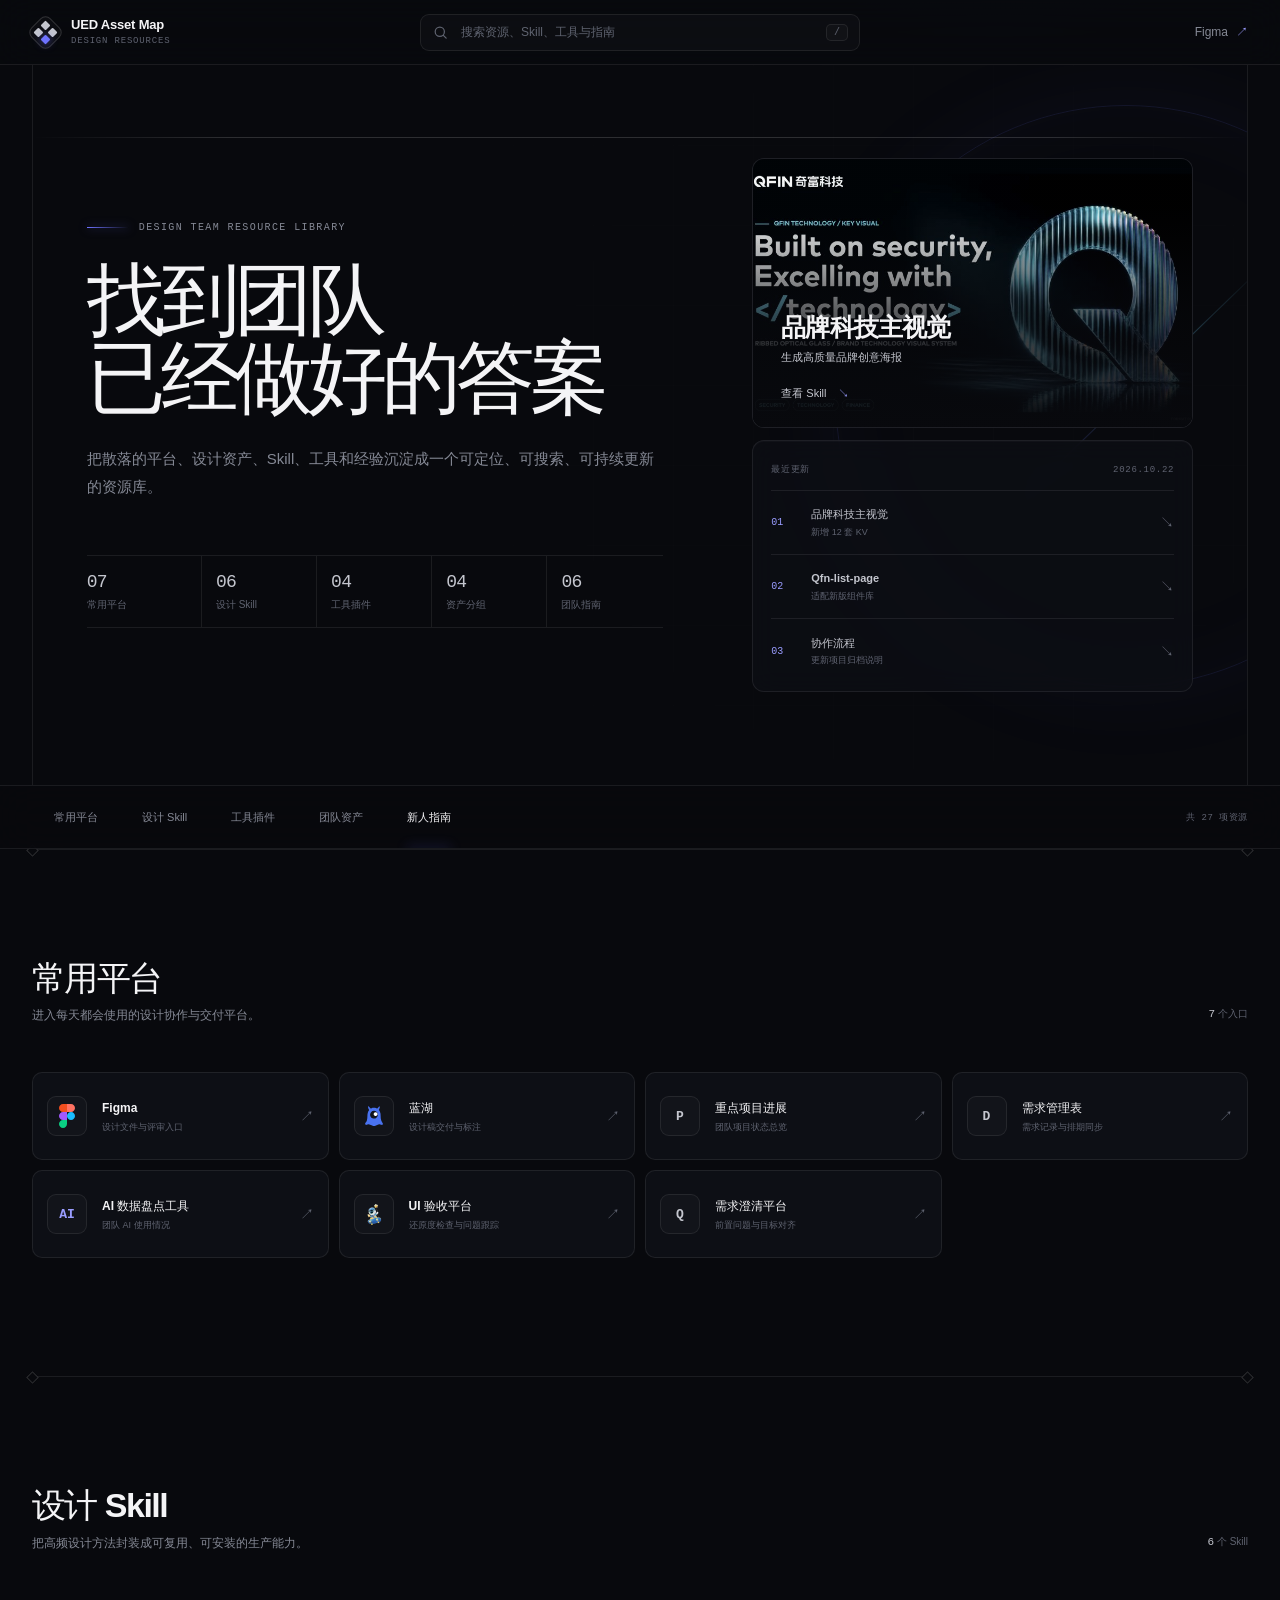
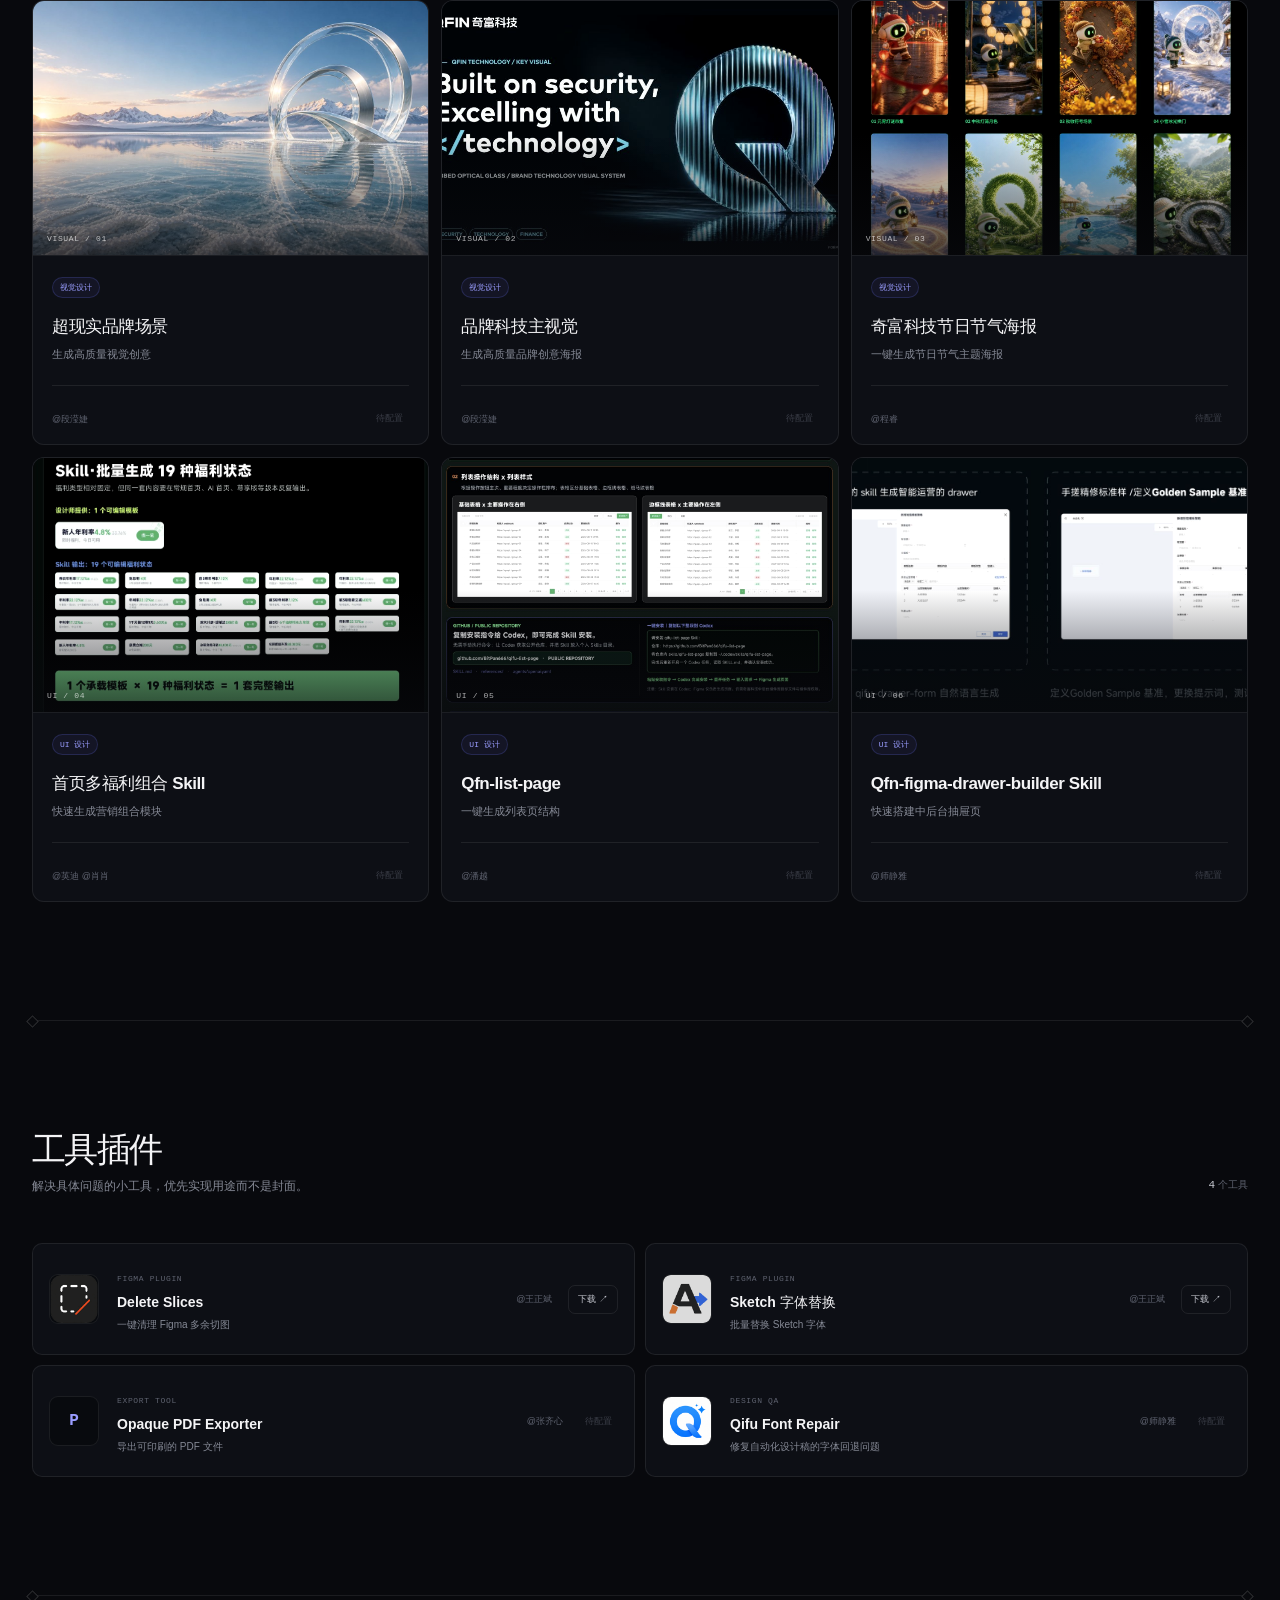
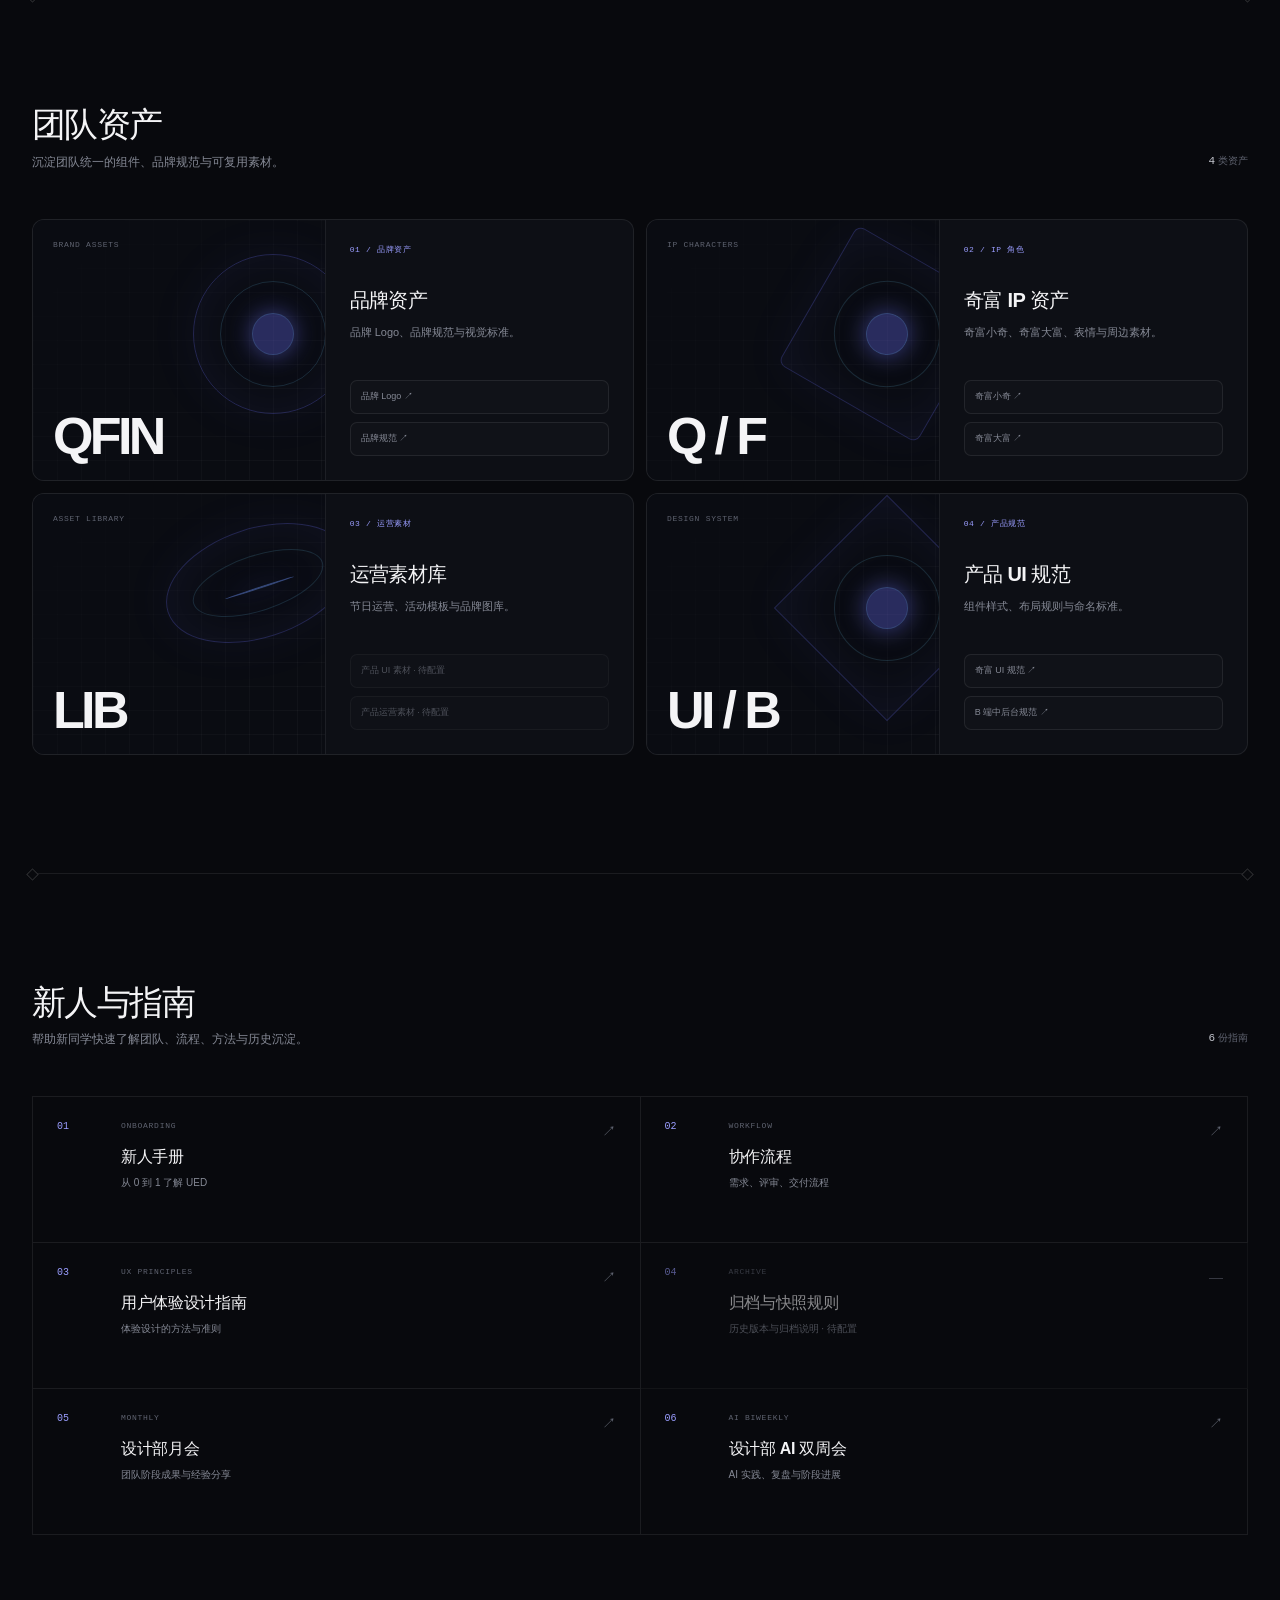
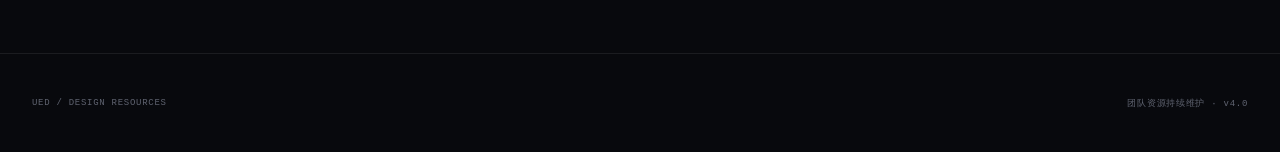
==== commit 2d1df7e2: "feat: simplify resource page hierarchy" ====
--- a/index.html
+++ b/index.html
@@ -31,16 +31,16 @@
         <div class="hero-stats" aria-label="资源数量"><div><strong>07</strong><span>常用平台</span></div><div><strong>06</strong><span>设计 Skill</span></div><div><strong>04</strong><span>工具插件</span></div><div><strong>04</strong><span>资产分组</span></div><div><strong>06</strong><span>团队指南</span></div></div>
       </div>
       <aside class="hero-side" aria-label="推荐与最近更新">
-        <a class="featured-card" href="#skills"><span class="featured-meta"><i></i> FEATURED / 设计 Skill</span><strong>Qfn-list-page</strong><p>一键生成列表页结构，让团队规范直接进入设计过程。</p><span class="featured-action">查看 Skill <b aria-hidden="true">↘</b></span><span class="featured-orbit" aria-hidden="true"><i></i><i></i><i></i></span></a>
+        <a class="featured-card" href="#skills"><img class="featured-image" src="assets/skill-tech-kv.jpg" alt="品牌科技主视觉预览"><strong>品牌科技主视觉</strong><p>生成高质量品牌创意海报</p><span class="featured-action">查看 Skill <b aria-hidden="true">↘</b></span></a>
         <div class="recent-panel"><div class="panel-label"><span>最近更新</span><time datetime="2026-10-22">2026.10.22</time></div><a href="#assets"><b>01</b><span><strong>品牌科技主视觉</strong><small>新增 12 套 KV</small></span><i>↘</i></a><a href="#skills"><b>02</b><span><strong>Qfn-list-page</strong><small>适配新版组件库</small></span><i>↘</i></a><a href="#guides"><b>03</b><span><strong>协作流程</strong><small>更新项目归档说明</small></span><i>↘</i></a></div>
       </aside>
     </section>
 
-    <div class="anchor-wrap"><nav class="anchor-nav shell" aria-label="资源模块定位"><span class="anchor-caption">资源目录</span><a href="#platforms" class="active">常用平台</a><a href="#skills">设计 Skill</a><a href="#tools">工具插件</a><a href="#assets">团队资产</a><a href="#guides">新人指南</a><span class="anchor-total">共 27 项资源</span></nav></div>
+    <div class="anchor-wrap"><nav class="anchor-nav shell" aria-label="资源模块定位"><a href="#platforms" class="active">常用平台</a><a href="#skills">设计 Skill</a><a href="#tools">工具插件</a><a href="#assets">团队资产</a><a href="#guides">新人指南</a><span class="anchor-total">共 27 项资源</span></nav></div>
     <div class="search-feedback shell" aria-live="polite"><p class="search-status" hidden></p><div class="search-empty" hidden><span>NO RESULT</span><strong>没有找到相关资源</strong><p>换一个关键词，或按 Esc 清空搜索。</p></div></div>
 
     <section class="resource-section shell" id="platforms" aria-labelledby="platforms-title">
-      <div class="section-heading"><span class="section-index">01</span><div><p>DAILY ENTRY POINTS</p><h2 id="platforms-title">常用平台</h2><span>进入每天都会使用的设计协作与交付平台。</span></div><span class="section-count"><b class="section-visible-count">7</b> 个入口</span></div>
+      <div class="section-heading"><div><h2 id="platforms-title">常用平台</h2><span>进入每天都会使用的设计协作与交付平台。</span></div><span class="section-count"><b class="section-visible-count">7</b> 个入口</span></div>
       <div class="platform-grid">
         <a class="platform-card resource-item" data-search="常用平台 Figma 设计文件 协作入口" href="https://www.figma.com/files/team/1398222232321482158/folder/603595330?fuid=974866001841861958" target="_blank" rel="noopener noreferrer"><span class="platform-icon image"><img src="assets/platform-figma.svg" alt="" loading="lazy"></span><span><strong>Figma</strong><small>设计文件与评审入口</small></span><i>↗</i></a>
         <a class="platform-card resource-item" data-search="常用平台 蓝湖 设计稿交付 标注" href="https://lanhuapp.com/dashboard/#/item?fid=all&amp;tid=906bded2-2e16-4b1b-830f-885637f03631" target="_blank" rel="noopener noreferrer"><span class="platform-icon image"><img src="assets/platform-lanhu.svg" alt="" loading="lazy"></span><span><strong>蓝湖</strong><small>设计稿交付与标注</small></span><i>↗</i></a>
@@ -53,7 +53,7 @@
     </section>
 
     <section class="resource-section shell" id="skills" aria-labelledby="skills-title">
-      <div class="section-heading"><span class="section-index">02</span><div><p>DESIGN AUTOMATION</p><h2 id="skills-title">设计 Skill</h2><span>把高频设计方法封装成可复用、可安装的生产能力。</span></div><span class="section-count"><b class="section-visible-count">6</b> 个 Skill</span></div>
+      <div class="section-heading"><div><h2 id="skills-title">设计 Skill</h2><span>把高频设计方法封装成可复用、可安装的生产能力。</span></div><span class="section-count"><b class="section-visible-count">6</b> 个 Skill</span></div>
       <div class="skills-grid">
         <article class="skill-card resource-item" data-search="设计 Skill 视觉设计 超现实品牌场景 生成高质量视觉创意 段滢婕"><div class="skill-visual"><img src="assets/skill-surreal-brand.jpg" alt="超现实品牌场景预览" loading="lazy"><span>VISUAL / 01</span></div><div class="skill-body"><span class="tag">视觉设计</span><h3>超现实品牌场景</h3><p>生成高质量视觉创意</p><footer><span>@段滢婕</span><button type="button" aria-disabled="true">待配置</button></footer></div></article>
         <article class="skill-card resource-item" data-search="设计 Skill 视觉设计 品牌科技主视觉 生成高质量品牌创意海报 段滢婕"><div class="skill-visual"><img src="assets/skill-tech-kv.jpg" alt="品牌科技主视觉预览" loading="lazy"><span>VISUAL / 02</span></div><div class="skill-body"><span class="tag">视觉设计</span><h3>品牌科技主视觉</h3><p>生成高质量品牌创意海报</p><footer><span>@段滢婕</span><button type="button" aria-disabled="true">待配置</button></footer></div></article>
@@ -65,7 +65,7 @@
     </section>
 
     <section class="resource-section shell" id="tools" aria-labelledby="tools-title">
-      <div class="section-heading"><span class="section-index">03</span><div><p>UTILITY LAYER</p><h2 id="tools-title">工具插件</h2><span>解决具体问题的小工具，优先实现用途而不是封面。</span></div><span class="section-count"><b class="section-visible-count">4</b> 个工具</span></div>
+      <div class="section-heading"><div><h2 id="tools-title">工具插件</h2><span>解决具体问题的小工具，优先实现用途而不是封面。</span></div><span class="section-count"><b class="section-visible-count">4</b> 个工具</span></div>
       <div class="tools-grid">
         <article class="tool-card resource-item" data-search="工具插件 Delete Slices 一键清理 Figma 多余切图 王正斌"><img src="assets/tool-delete-slices.png" alt="" loading="lazy"><span><small>FIGMA PLUGIN</small><h3>Delete Slices</h3><p>一键清理 Figma 多余切图</p></span><span class="tool-owner">@王正斌</span><a href="https://www.figma.com/community/plugin/1649359371365231782/delete-slices" target="_blank" rel="noopener noreferrer">下载 ↗</a></article>
         <article class="tool-card resource-item" data-search="工具插件 Sketch 字体替换 批量替换 Sketch 字体 王正斌"><img src="assets/tool-sketch-font.png" alt="" loading="lazy"><span><small>FIGMA PLUGIN</small><h3>Sketch 字体替换</h3><p>批量替换 Sketch 字体</p></span><span class="tool-owner">@王正斌</span><a href="https://www.figma.com/community/plugin/1649376467194093808/sketch" target="_blank" rel="noopener noreferrer">下载 ↗</a></article>
@@ -75,7 +75,7 @@
     </section>
 
     <section class="resource-section shell" id="assets" aria-labelledby="assets-title">
-      <div class="section-heading"><span class="section-index">04</span><div><p>TEAM-OWNED SYSTEM</p><h2 id="assets-title">团队资产</h2><span>沉淀团队统一的组件、品牌规范与可复用素材。</span></div><span class="section-count"><b class="section-visible-count">4</b> 类资产</span></div>
+      <div class="section-heading"><div><h2 id="assets-title">团队资产</h2><span>沉淀团队统一的组件、品牌规范与可复用素材。</span></div><span class="section-count"><b class="section-visible-count">4</b> 类资产</span></div>
       <div class="assets-grid">
         <article class="team-asset resource-item" data-search="团队资产 品牌资产 品牌logo 品牌规范 BRAND QFIN"><div class="asset-art asset-brand"><small>BRAND ASSETS</small><strong>QFIN</strong><span aria-hidden="true"></span></div><div class="asset-info"><span>01 / 品牌资产</span><h3>品牌资产</h3><p>品牌 Logo、品牌规范与视觉标准。</p><footer><a href="https://confluence.daikuan.qihoo.net/pages/viewpage.action?pageId=32064948" target="_blank" rel="noopener noreferrer">品牌 Logo ↗</a><a href="https://confluence.daikuan.qihoo.net/pages/viewpage.action?pageId=58755913" target="_blank" rel="noopener noreferrer">品牌规范 ↗</a></footer></div></article>
         <article class="team-asset resource-item" data-search="团队资产 IP角色 奇富小奇 奇富大富 表情 周边"><div class="asset-art asset-ip"><small>IP CHARACTERS</small><strong>Q / F</strong><span aria-hidden="true"></span></div><div class="asset-info"><span>02 / IP 角色</span><h3>奇富 IP 资产</h3><p>奇富小奇、奇富大富、表情与周边素材。</p><footer><a href="https://mastergo.com/file/188840481567326?fileOpenFrom=project&amp;page_id=M" target="_blank" rel="noopener noreferrer">奇富小奇 ↗</a><a href="https://mastergo.com/file/188840481567326?fileOpenFrom=project&amp;page_id=M" target="_blank" rel="noopener noreferrer">奇富大富 ↗</a></footer></div></article>
@@ -85,7 +85,7 @@
     </section>
 
     <section class="resource-section shell" id="guides" aria-labelledby="guides-title">
-      <div class="section-heading"><span class="section-index">05</span><div><p>TEAM KNOWLEDGE</p><h2 id="guides-title">新人与指南</h2><span>帮助新同学快速了解团队、流程、方法与历史沉淀。</span></div><span class="section-count"><b class="section-visible-count">6</b> 份指南</span></div>
+      <div class="section-heading"><div><h2 id="guides-title">新人与指南</h2><span>帮助新同学快速了解团队、流程、方法与历史沉淀。</span></div><span class="section-count"><b class="section-visible-count">6</b> 份指南</span></div>
       <div class="guides-grid">
         <a class="guide-card resource-item" data-search="新人指南 新人手册 从0到1了解UED 入职" href="https://www.figma.com/design/lKLyDnmztXhbdP573bM836/%E6%96%B0%E5%90%8C%E5%AD%A6%E5%85%A5%E8%81%8C%E6%89%8B%E5%86%8C?node-id=0-1&amp;t=WFFjFNYjmjSbyZxe-1" target="_blank" rel="noopener noreferrer"><b>01</b><span><small>ONBOARDING</small><strong>新人手册</strong><p>从 0 到 1 了解 UED</p></span><i>↗</i></a>
         <a class="guide-card resource-item" data-search="新人指南 协作流程 需求 评审 交付" href="https://www.figma.com/design/c0old0uGTOSUrSiEMixxez/03-%E5%B7%A5%E4%BD%9C%E6%B5%81%E7%A8%8B%E5%92%8C%E5%88%86%E5%B7%A5?node-id=0-1&amp;t=kCYqICcyiBHMmeqb-1" target="_blank" rel="noopener noreferrer"><b>02</b><span><small>WORKFLOW</small><strong>协作流程</strong><p>需求、评审、交付流程</p></span><i>↗</i></a>
--- a/styles.css
+++ b/styles.css
@@ -125,20 +125,16 @@
 
 .hero-side { display: grid; gap: 12px; padding-right: clamp(24px, 4.2vw, 68px); }
 .featured-card, .recent-panel { border: 1px solid var(--line); border-radius: var(--radius); background: rgba(13,15,21,.78); box-shadow: inset 0 1px 0 rgba(255,255,255,.025); backdrop-filter: blur(12px); }
-.featured-card { position: relative; min-height: 242px; padding: 28px; overflow: hidden; transition: border-color .24s ease, transform .24s ease, background .24s ease; }
-.featured-card:hover { transform: translateY(-2px); border-color: rgba(110,114,255,.36); background: rgba(17,20,28,.9); }
-.featured-card::after { content: ""; position: absolute; inset: auto -20% -60% 25%; height: 240px; background: radial-gradient(ellipse, rgba(110,114,255,.18), transparent 65%); pointer-events: none; }
-.featured-meta { display: flex; gap: 8px; align-items: center; color: var(--muted); font: 9px var(--mono); letter-spacing: .11em; }
-.featured-meta i { width: 6px; height: 6px; border-radius: 50%; background: var(--accent); box-shadow: 0 0 10px var(--accent); }
-.featured-card > strong { display: block; margin-top: 32px; font-size: 30px; line-height: 1; letter-spacing: -.04em; }
-.featured-card p { max-width: 270px; margin: 13px 0 0; color: var(--muted); font-size: 12px; line-height: 1.7; }
-.featured-action { position: absolute; z-index: 2; left: 28px; bottom: 25px; display: flex; gap: 12px; color: var(--text-soft); font-size: 11px; }
+.featured-card { position: relative; min-height: 270px; display: flex; flex-direction: column; justify-content: flex-end; padding: 26px 28px; overflow: hidden; transition: border-color .24s ease, transform .24s ease; }
+.featured-card:hover { transform: translateY(-2px); border-color: rgba(110,114,255,.36); }
+.featured-card::after { content: ""; position: absolute; inset: 0; z-index: 1; background: linear-gradient(180deg, rgba(8,9,13,.04) 18%, rgba(8,9,13,.68) 58%, rgba(8,9,13,.98) 100%); pointer-events: none; }
+.featured-image { position: absolute; inset: 0; width: 100%; height: 100%; object-fit: cover; object-position: center; filter: saturate(.82) contrast(1.04); transition: transform .7s cubic-bezier(.16,1,.3,1), filter .3s ease; }
+.featured-card:hover .featured-image { transform: scale(1.025); filter: saturate(.94) contrast(1.03); }
+.featured-card > strong, .featured-card p, .featured-action { position: relative; z-index: 2; }
+.featured-card > strong { display: block; font-size: 25px; line-height: 1.08; letter-spacing: -.035em; }
+.featured-card p { max-width: 300px; margin: 8px 0 0; color: var(--text-soft); font-size: 11px; line-height: 1.6; }
+.featured-action { display: flex; gap: 12px; margin-top: 18px; color: var(--text-soft); font-size: 11px; }
 .featured-action b { color: var(--accent-soft); font-weight: 400; }
-.featured-orbit { position: absolute; right: 22px; top: 50%; width: 118px; height: 118px; transform: translateY(-44%); border: 1px solid rgba(110,114,255,.24); border-radius: 50%; }
-.featured-orbit::before, .featured-orbit::after { content: ""; position: absolute; inset: 18px; border: 1px solid rgba(110,114,255,.15); border-radius: 50%; }
-.featured-orbit::after { inset: 42px; background: var(--accent); border: 0; box-shadow: 0 0 36px rgba(110,114,255,.7); }
-.featured-orbit i { position: absolute; width: 5px; height: 5px; border-radius: 50%; background: var(--cyan); box-shadow: 0 0 9px var(--cyan); }
-.featured-orbit i:nth-child(1) { left: 13px; top: 28px; }.featured-orbit i:nth-child(2) { right: 17px; bottom: 22px; }.featured-orbit i:nth-child(3) { left: 54px; bottom: -3px; }
 .recent-panel { padding: 8px 18px; }
 .panel-label { min-height: 42px; display: flex; justify-content: space-between; align-items: center; border-bottom: 1px solid var(--line); color: var(--quiet); font: 9px var(--mono); letter-spacing: .08em; }
 .recent-panel > a { min-height: 64px; display: grid; grid-template-columns: 28px 1fr auto; gap: 12px; align-items: center; border-bottom: 1px solid var(--line); }
@@ -154,8 +150,7 @@
 .anchor-nav { min-height: var(--anchor-height); display: flex; align-items: stretch; gap: 0; overflow-x: auto; scrollbar-width: none; }
 .anchor-nav::-webkit-scrollbar { display: none; }
 .anchor-nav > * { white-space: nowrap; }
-.anchor-caption, .anchor-total { display: flex; align-items: center; color: var(--quiet); font: 9px var(--mono); letter-spacing: .06em; }
-.anchor-caption { margin-right: 28px; }
+.anchor-total { display: flex; align-items: center; color: var(--quiet); font: 9px var(--mono); letter-spacing: .06em; }
 .anchor-total { margin-left: auto; padding-left: 24px; }
 .anchor-nav a { position: relative; display: flex; align-items: center; padding: 0 22px; color: var(--muted); font-size: 11px; transition: color .2s ease, background .2s ease; }
 .anchor-nav a:hover { color: var(--text); background: rgba(255,255,255,.02); }
@@ -174,9 +169,7 @@
 .resource-section { position: relative; padding: 110px 0 118px; border-top: 1px solid var(--line); scroll-margin-top: calc(var(--header-height) + var(--anchor-height) + 16px); }
 .resource-section::before, .resource-section::after { content: ""; position: absolute; top: -4px; width: 7px; height: 7px; border: 1px solid var(--line-strong); background: var(--bg); transform: rotate(45deg); }
 .resource-section::before { left: -4px; }.resource-section::after { right: -4px; }
-.section-heading { display: grid; grid-template-columns: 54px minmax(0,1fr) auto; gap: 24px; align-items: start; margin-bottom: 48px; }
-.section-index { padding-top: 9px; color: var(--accent-soft); font: 10px var(--mono); }
-.section-heading p { margin: 0 0 8px; color: var(--quiet); font: 9px var(--mono); letter-spacing: .11em; }
+.section-heading { display: grid; grid-template-columns: minmax(0,1fr) auto; gap: 24px; align-items: end; margin-bottom: 48px; }
 .section-heading h2 { margin: 0; font-size: 34px; line-height: 1.1; letter-spacing: -.045em; font-weight: 570; }
 .section-heading div > span { display: block; margin-top: 9px; color: var(--muted); font-size: 12px; }
 .section-count { align-self: end; padding-bottom: 3px; color: var(--quiet); font-size: 10px; }
@@ -277,7 +270,7 @@
   .hero-copy, .hero-side { padding-inline: 28px; }
   .hero-side { grid-template-columns: 1fr 1fr; align-items: stretch; }
   .recent-panel > a { min-height: 57px; }
-  .anchor-caption, .anchor-total { display: none; }
+  .anchor-total { display: none; }
   .anchor-nav a { padding-inline: 18px; }
   .platform-grid { grid-template-columns: repeat(2, 1fr); }
   .tools-grid, .assets-grid { grid-template-columns: 1fr; }
@@ -299,11 +292,10 @@
   .hero-stats div:nth-child(3) { border-right: 0; }
   .hero-stats div:nth-child(n+4) { border-bottom: 0; }
   .hero-side { grid-template-columns: 1fr; }
-  .featured-orbit { opacity: .55; }
   .anchor-nav { margin-inline: 0; width: 100%; padding-inline: 7px; }
   .anchor-nav a { padding-inline: 13px; font-size: 10px; }
   .resource-section { padding-block: 78px 86px; scroll-margin-top: calc(var(--header-height) + var(--anchor-height) + 10px); }
-  .section-heading { grid-template-columns: 38px 1fr; gap: 10px; margin-bottom: 34px; }
+  .section-heading { grid-template-columns: 1fr; margin-bottom: 34px; }
   .section-heading h2 { font-size: 28px; }
   .section-count { display: none; }
   .platform-grid, .skills-grid, .tools-grid, .assets-grid, .guides-grid { grid-template-columns: 1fr; }
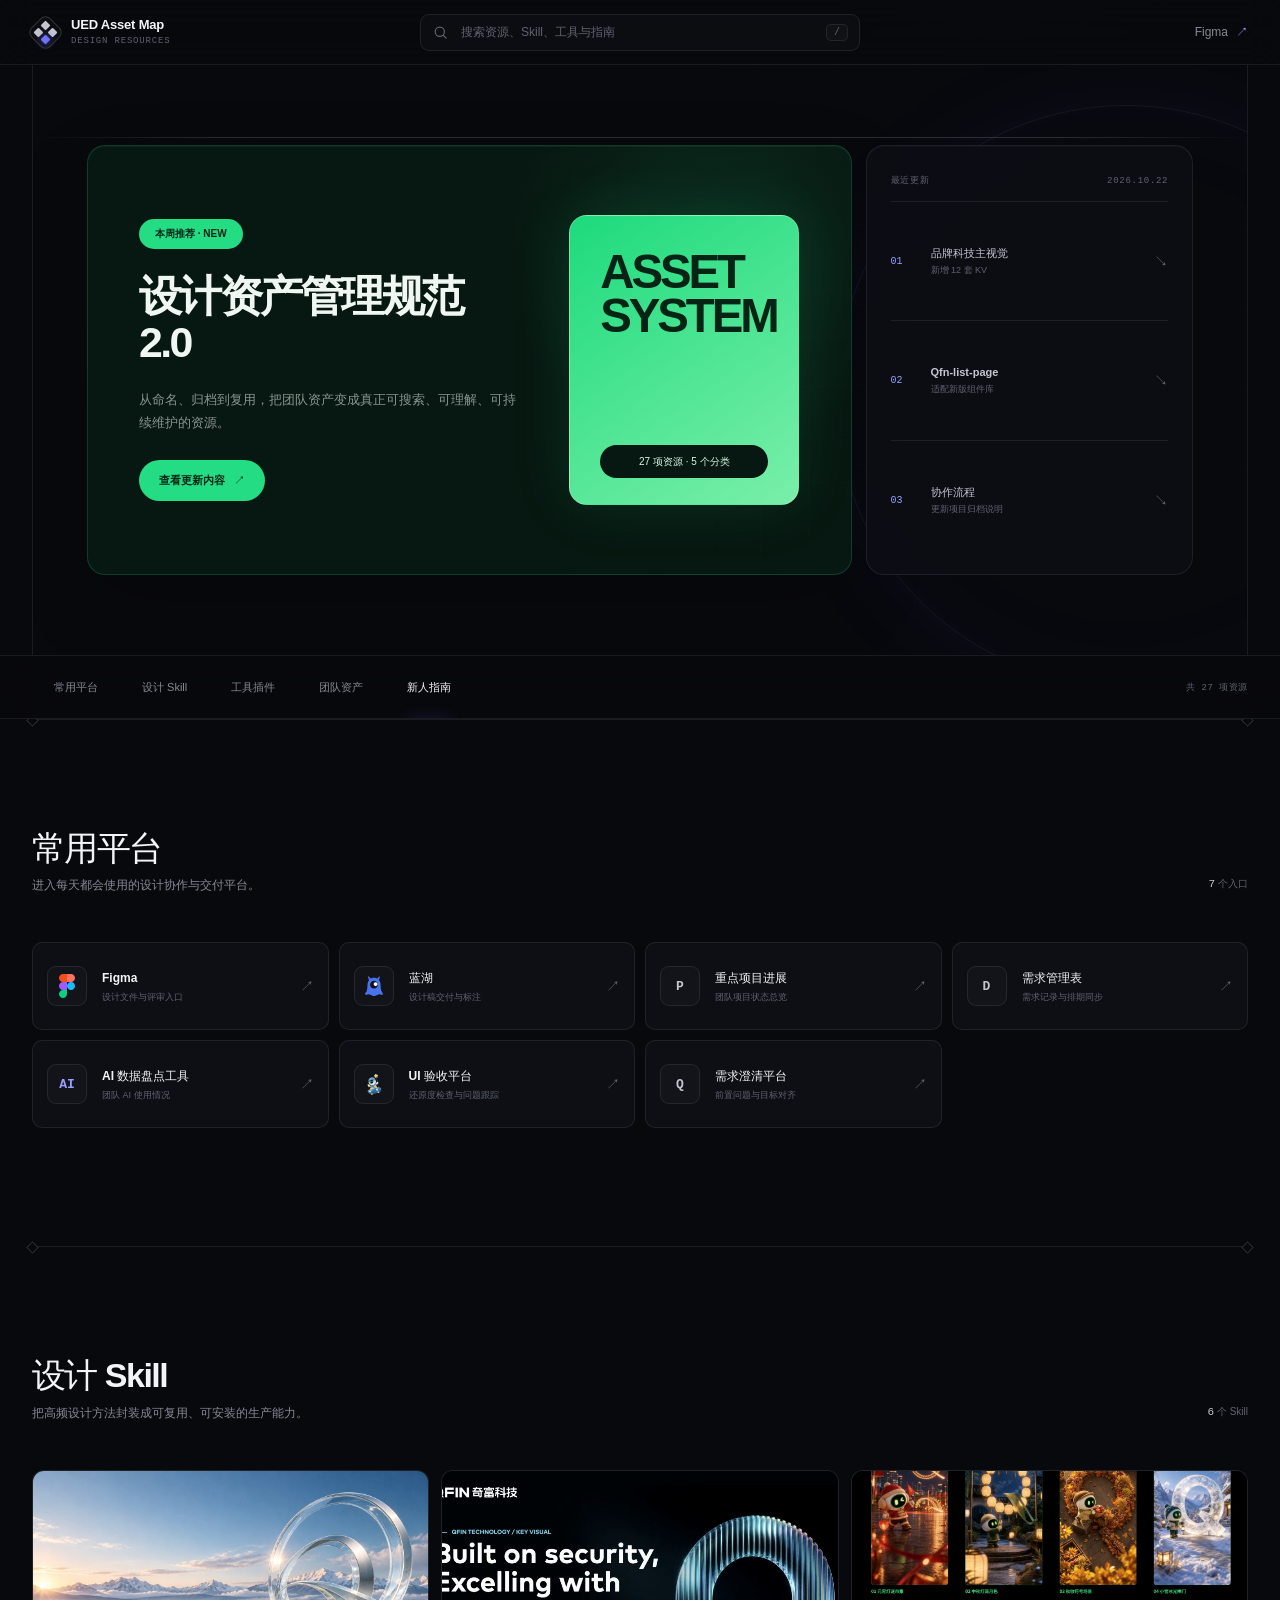
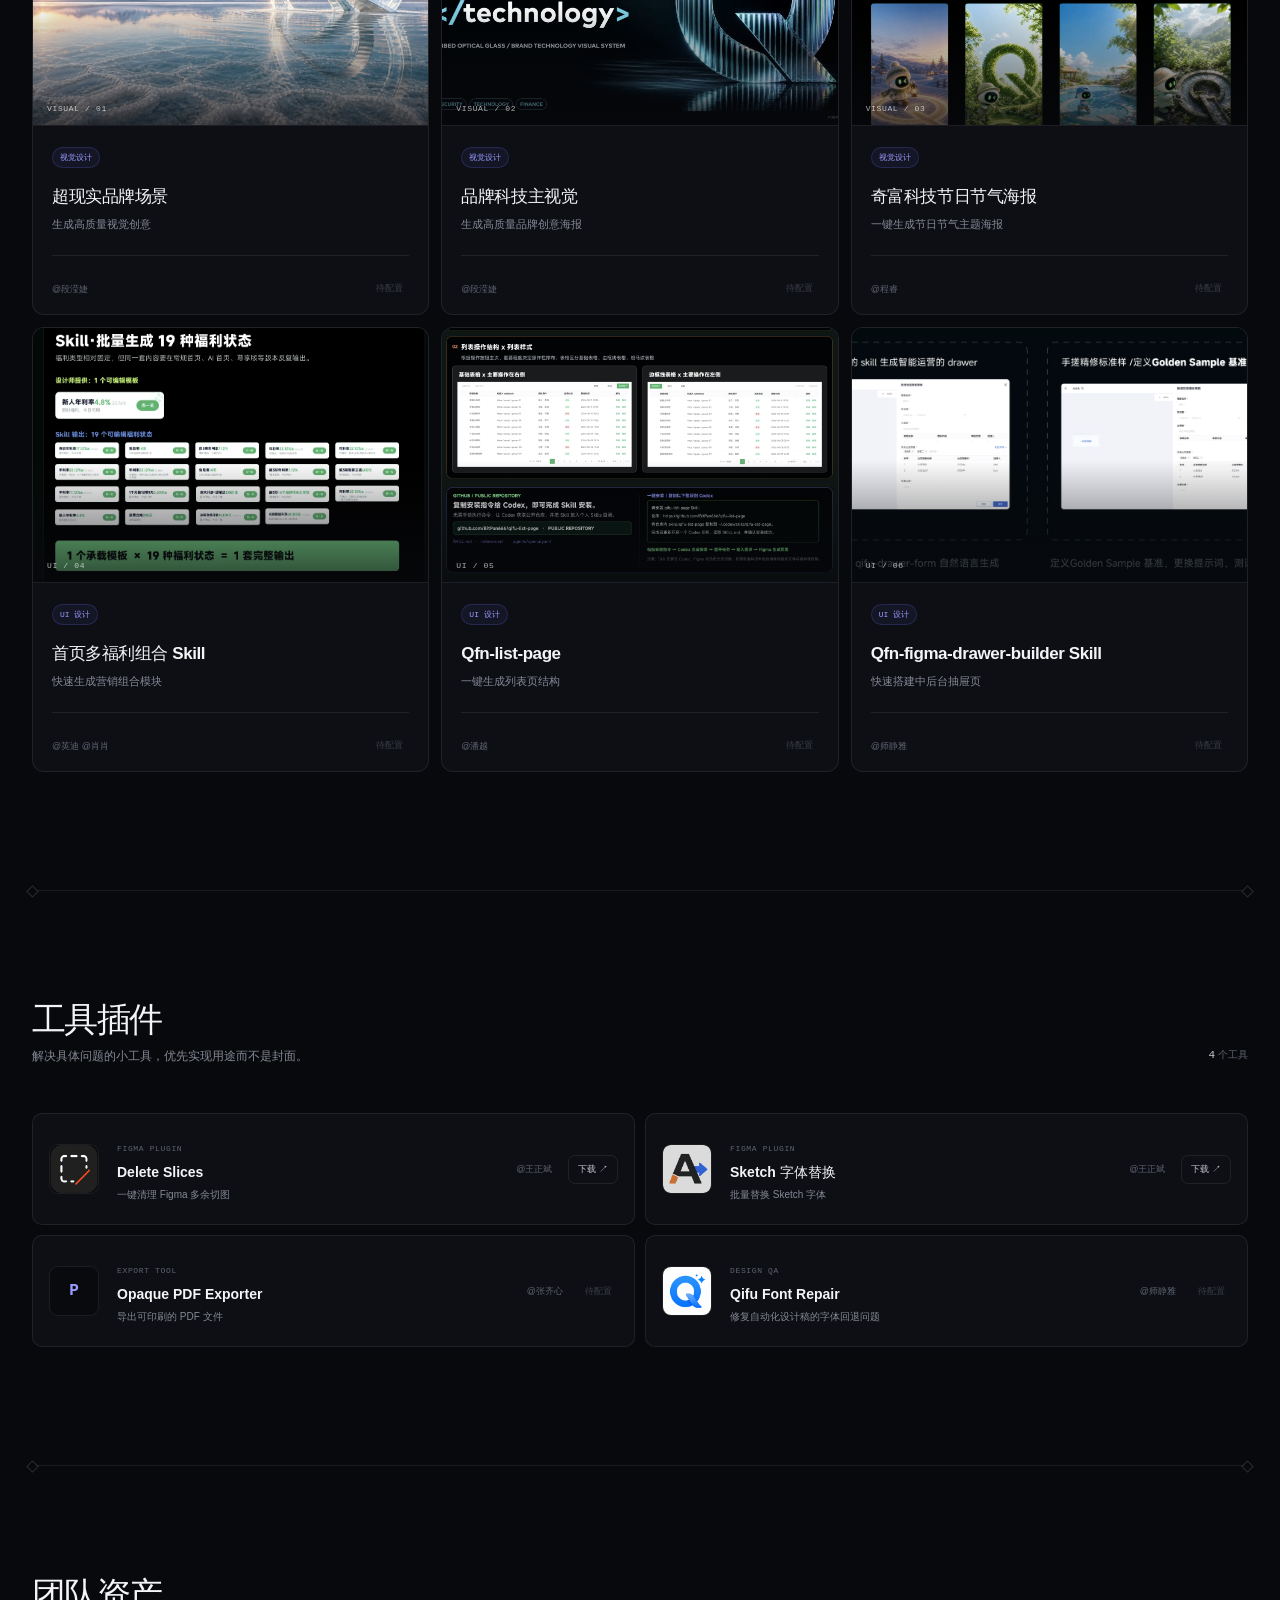
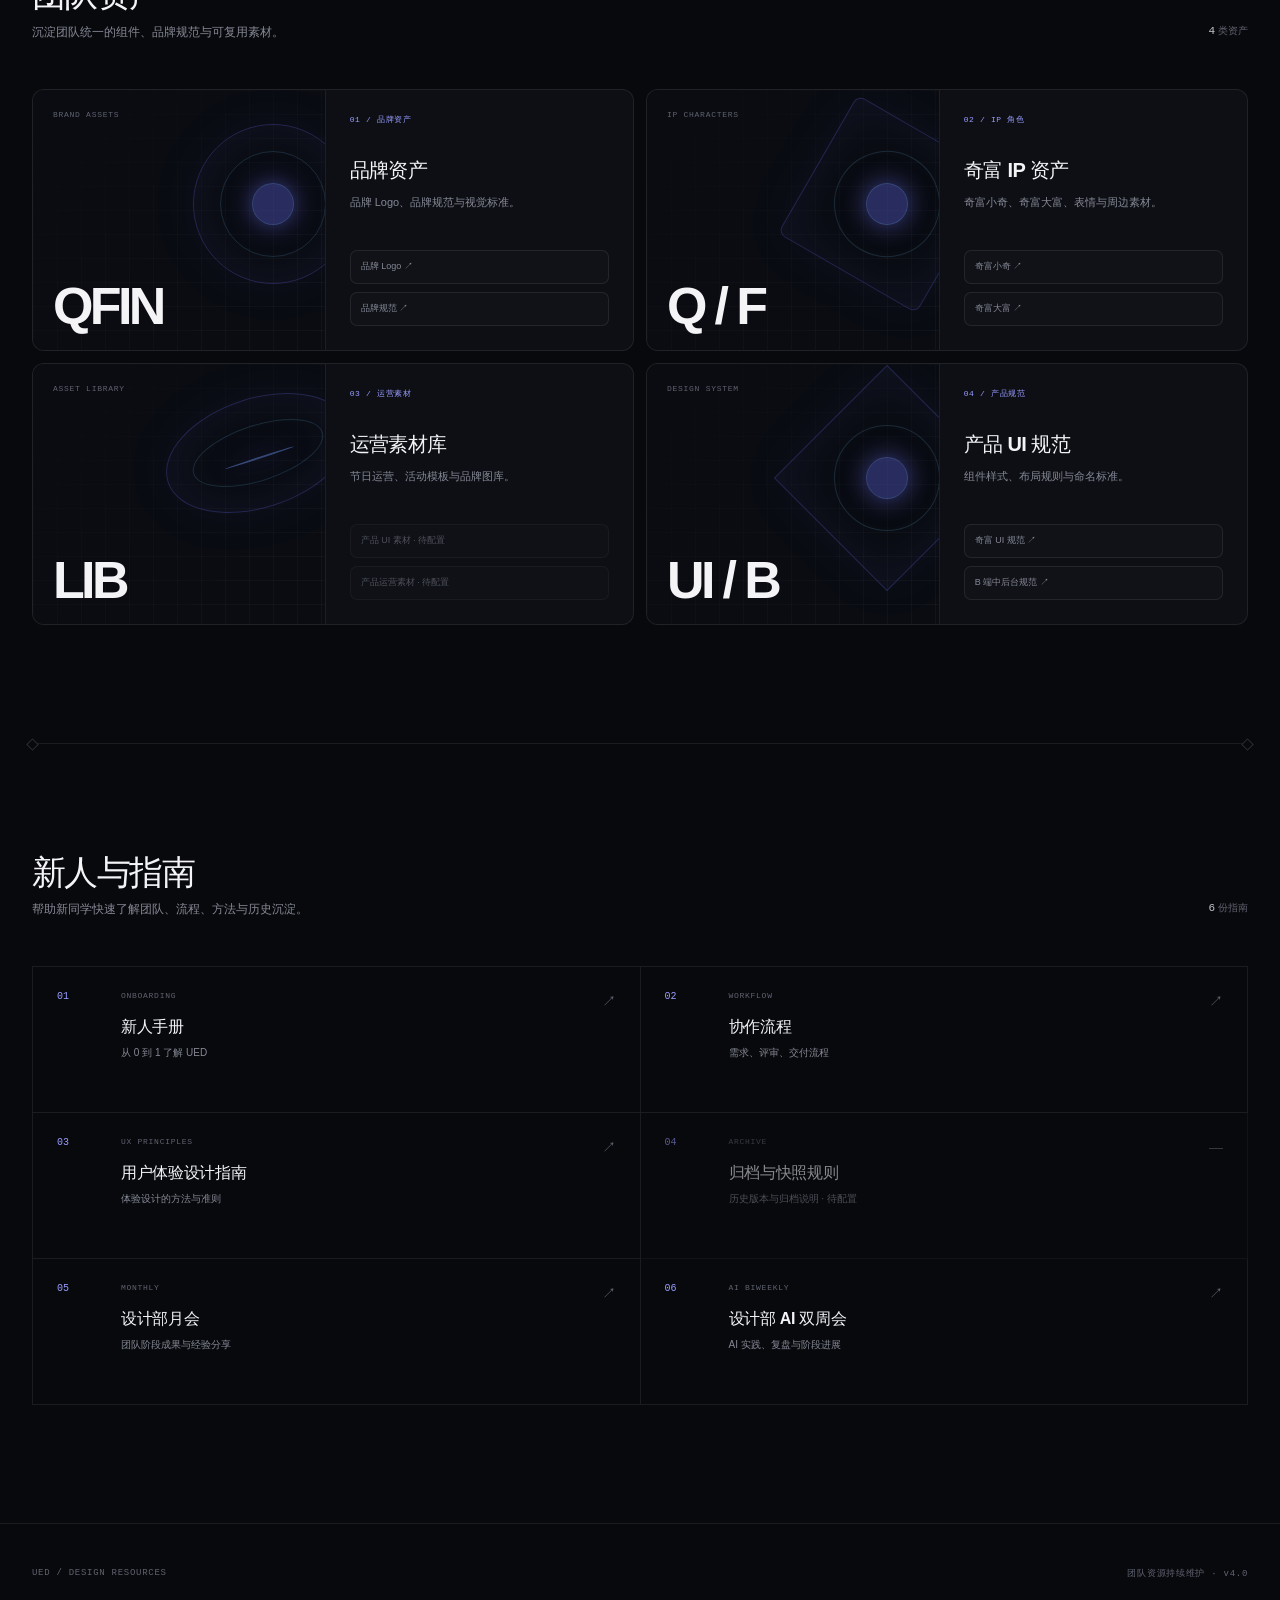
==== commit 65963f59: "fix: replace slogan with resource banner" ====
--- a/index.html
+++ b/index.html
@@ -22,16 +22,18 @@
   </header>
 
   <main id="main-content">
-    <section class="hero shell" id="overview" aria-labelledby="hero-title">
-      <div class="hero-grid" aria-hidden="true"></div><div class="hero-beam beam-a" aria-hidden="true"></div><div class="hero-beam beam-b" aria-hidden="true"></div>
-      <div class="hero-copy">
-        <p class="eyebrow"><span></span> DESIGN TEAM RESOURCE LIBRARY</p>
-        <h1 id="hero-title">找到团队<br>已经做好的答案</h1>
-        <p class="hero-lede">把散落的平台、设计资产、Skill、工具和经验沉淀成一个可定位、可搜索、可持续更新的资源库。</p>
-        <div class="hero-stats" aria-label="资源数量"><div><strong>07</strong><span>常用平台</span></div><div><strong>06</strong><span>设计 Skill</span></div><div><strong>04</strong><span>工具插件</span></div><div><strong>04</strong><span>资产分组</span></div><div><strong>06</strong><span>团队指南</span></div></div>
-      </div>
-      <aside class="hero-side" aria-label="推荐与最近更新">
-        <a class="featured-card" href="#skills"><img class="featured-image" src="assets/skill-tech-kv.jpg" alt="品牌科技主视觉预览"><strong>品牌科技主视觉</strong><p>生成高质量品牌创意海报</p><span class="featured-action">查看 Skill <b aria-hidden="true">↘</b></span></a>
+    <section class="hero shell" id="overview" aria-label="本周推荐与最近更新">
+      <div class="hero-grid" aria-hidden="true"></div>
+      <a class="hero-banner" href="#assets">
+        <span class="banner-copy">
+          <span class="banner-badge">本周推荐 · NEW</span>
+          <strong><span>设计资产管理规范</span><span>2.0</span></strong>
+          <span class="banner-description">从命名、归档到复用，把团队资产变成真正可搜索、可理解、可持续维护的资源。</span>
+          <span class="banner-action">查看更新内容 <b aria-hidden="true">↗</b></span>
+        </span>
+        <span class="banner-visual" aria-hidden="true"><strong>ASSET<br>SYSTEM</strong><span>27 项资源 · 5 个分类</span></span>
+      </a>
+      <aside class="hero-side" aria-label="最近更新">
         <div class="recent-panel"><div class="panel-label"><span>最近更新</span><time datetime="2026-10-22">2026.10.22</time></div><a href="#assets"><b>01</b><span><strong>品牌科技主视觉</strong><small>新增 12 套 KV</small></span><i>↘</i></a><a href="#skills"><b>02</b><span><strong>Qfn-list-page</strong><small>适配新版组件库</small></span><i>↘</i></a><a href="#guides"><b>03</b><span><strong>协作流程</strong><small>更新项目归档说明</small></span><i>↘</i></a></div>
       </aside>
     </section>
--- a/styles.css
+++ b/styles.css
@@ -99,45 +99,32 @@
 .header-link:hover { color: var(--text); }
 .header-link span { color: var(--accent-soft); }
 
-.hero { position: relative; min-height: 720px; display: grid; grid-template-columns: minmax(0, 1.12fr) minmax(390px, .88fr); gap: clamp(48px, 7vw, 112px); align-items: center; overflow: hidden; border-inline: 1px solid var(--line); }
+.hero { position: relative; min-height: 590px; display: grid; grid-template-columns: minmax(0, 1.75fr) minmax(320px, .75fr); gap: 14px; align-items: center; overflow: hidden; padding: 72px clamp(24px, 4.2vw, 68px); border-inline: 1px solid var(--line); }
 .hero::before, .hero::after { content: ""; position: absolute; pointer-events: none; }
 .hero::before { inset: 72px 0 auto; height: 1px; background: linear-gradient(90deg, transparent, var(--line-strong) 16%, var(--line-strong) 84%, transparent); }
 .hero::after { width: 580px; height: 580px; right: -170px; top: 40px; border: 1px solid rgba(110,114,255,.12); border-radius: 50%; box-shadow: 0 0 100px rgba(110,114,255,.055), inset 0 0 100px rgba(110,114,255,.035); }
 .hero-grid { position: absolute; inset: 0; pointer-events: none; opacity: .48; background-image: linear-gradient(rgba(255,255,255,.025) 1px, transparent 1px), linear-gradient(90deg, rgba(255,255,255,.025) 1px, transparent 1px); background-size: 80px 80px; mask-image: radial-gradient(circle at 73% 48%, #000, transparent 64%); }
-.hero-beam { position: absolute; width: 1px; height: 380px; pointer-events: none; background: linear-gradient(transparent, rgba(114,212,255,.9), rgba(110,114,255,.45), transparent); filter: drop-shadow(0 0 9px rgba(114,212,255,.65)); transform: rotate(46deg); transform-origin: center; animation: beamShift 7s ease-in-out infinite alternate; }
-.beam-a { right: 22%; top: 5%; }
-.beam-b { right: 10%; top: 20%; opacity: .32; animation-delay: -3s; }
-@keyframes beamShift { to { transform: translate3d(46px, 22px, 0) rotate(46deg); opacity: .45; } }
-
-.hero-copy, .hero-side { position: relative; z-index: 2; }
-.hero-copy { padding-left: clamp(24px, 4.2vw, 68px); }
-.eyebrow { display: flex; align-items: center; gap: 10px; margin: 0 0 28px; color: var(--muted); font: 10px var(--mono); letter-spacing: .14em; }
-.eyebrow span { width: 42px; height: 1px; background: linear-gradient(90deg, var(--accent), transparent); box-shadow: 0 0 10px rgba(110,114,255,.6); }
-.hero h1 { margin: 0; max-width: 700px; font-size: clamp(54px, 6.2vw, 88px); line-height: .98; letter-spacing: -.065em; font-weight: 590; text-wrap: balance; }
-.hero-lede { max-width: 590px; margin: 28px 0 0; color: var(--muted); font-size: 15px; line-height: 1.85; }
-.hero-stats { display: grid; grid-template-columns: repeat(5, 1fr); max-width: 630px; margin-top: 54px; border-block: 1px solid var(--line); }
-.hero-stats div { padding: 16px 14px 15px; border-right: 1px solid var(--line); }
-.hero-stats div:first-child { padding-left: 0; }
-.hero-stats div:last-child { border-right: 0; }
-.hero-stats strong, .hero-stats span { display: block; }
-.hero-stats strong { color: var(--text-soft); font: 500 18px var(--mono); letter-spacing: -.04em; }
-.hero-stats span { margin-top: 5px; color: var(--quiet); font-size: 10px; }
-
-.hero-side { display: grid; gap: 12px; padding-right: clamp(24px, 4.2vw, 68px); }
-.featured-card, .recent-panel { border: 1px solid var(--line); border-radius: var(--radius); background: rgba(13,15,21,.78); box-shadow: inset 0 1px 0 rgba(255,255,255,.025); backdrop-filter: blur(12px); }
-.featured-card { position: relative; min-height: 270px; display: flex; flex-direction: column; justify-content: flex-end; padding: 26px 28px; overflow: hidden; transition: border-color .24s ease, transform .24s ease; }
-.featured-card:hover { transform: translateY(-2px); border-color: rgba(110,114,255,.36); }
-.featured-card::after { content: ""; position: absolute; inset: 0; z-index: 1; background: linear-gradient(180deg, rgba(8,9,13,.04) 18%, rgba(8,9,13,.68) 58%, rgba(8,9,13,.98) 100%); pointer-events: none; }
-.featured-image { position: absolute; inset: 0; width: 100%; height: 100%; object-fit: cover; object-position: center; filter: saturate(.82) contrast(1.04); transition: transform .7s cubic-bezier(.16,1,.3,1), filter .3s ease; }
-.featured-card:hover .featured-image { transform: scale(1.025); filter: saturate(.94) contrast(1.03); }
-.featured-card > strong, .featured-card p, .featured-action { position: relative; z-index: 2; }
-.featured-card > strong { display: block; font-size: 25px; line-height: 1.08; letter-spacing: -.035em; }
-.featured-card p { max-width: 300px; margin: 8px 0 0; color: var(--text-soft); font-size: 11px; line-height: 1.6; }
-.featured-action { display: flex; gap: 12px; margin-top: 18px; color: var(--text-soft); font-size: 11px; }
-.featured-action b { color: var(--accent-soft); font-weight: 400; }
-.recent-panel { padding: 8px 18px; }
+.hero-banner, .hero-side { position: relative; z-index: 2; }
+.hero-banner { min-height: 430px; display: grid; grid-template-columns: minmax(0,1.25fr) minmax(230px,.75fr); gap: clamp(28px, 4vw, 58px); align-items: center; padding: clamp(34px,4vw,52px); overflow: hidden; border: 1px solid rgba(43,232,139,.18); border-radius: 18px; background: radial-gradient(circle at 82% 24%, rgba(43,232,139,.1), transparent 30%), #071711; box-shadow: inset 0 1px 0 rgba(255,255,255,.045), 0 28px 70px rgba(0,0,0,.22); transition: border-color .25s ease, transform .25s ease, box-shadow .25s ease; }
+.hero-banner::before { content: ""; position: absolute; inset: 0; pointer-events: none; opacity: .16; background-image: linear-gradient(rgba(106,255,183,.08) 1px, transparent 1px), linear-gradient(90deg, rgba(106,255,183,.08) 1px, transparent 1px); background-size: 48px 48px; mask-image: linear-gradient(100deg, transparent 34%, #000); }
+.hero-banner:hover { transform: translateY(-2px); border-color: rgba(43,232,139,.4); box-shadow: inset 0 1px 0 rgba(255,255,255,.06), 0 34px 80px rgba(0,0,0,.3), 0 0 48px rgba(43,232,139,.045); }
+.banner-copy, .banner-visual { position: relative; z-index: 1; display: flex; flex-direction: column; }
+.banner-badge { align-self: flex-start; padding: 8px 16px; border-radius: 999px; background: #24dc84; color: #062416; font: 600 10px var(--sans); }
+.banner-copy > strong { display: block; margin-top: 24px; color: #f0f7f3; font-size: clamp(38px,3.35vw,50px); line-height: 1.08; letter-spacing: -.06em; font-weight: 650; }
+.banner-copy > strong span { display: block; }
+.banner-copy > strong span:first-child { white-space: nowrap; }
+.banner-description { max-width: 560px; margin-top: 22px; color: rgba(229,242,235,.58); font-size: 13px; line-height: 1.8; }
+.banner-action { align-self: flex-start; display: inline-flex; gap: 9px; align-items: center; margin-top: 26px; padding: 12px 20px; border-radius: 999px; background: #24dc84; color: #062416; font-size: 11px; font-weight: 600; }
+.banner-action b { font-weight: 500; transition: transform .2s ease; }
+.hero-banner:hover .banner-action b { transform: translate(2px,-2px); }
+.banner-visual { min-height: 290px; justify-content: space-between; padding: 34px 30px 26px; border: 1px solid rgba(255,255,255,.22); border-radius: 18px; background: linear-gradient(145deg,#1dda7d 0%,#7aefa9 100%); color: #062416; box-shadow: 0 0 60px rgba(43,232,139,.12); }
+.banner-visual > strong { font-size: clamp(44px,3.7vw,58px); line-height: .93; letter-spacing: -.065em; }
+.banner-visual > span { padding: 9px 12px; border-radius: 999px; background: #071711; color: #d6f6e3; font-size: 10px; text-align: center; }
+
+.hero-side { min-width: 0; }
+.recent-panel { min-height: 430px; display: flex; flex-direction: column; padding: 14px 24px; border: 1px solid var(--line); border-radius: 18px; background: rgba(13,15,21,.86); box-shadow: inset 0 1px 0 rgba(255,255,255,.025); backdrop-filter: blur(12px); }
 .panel-label { min-height: 42px; display: flex; justify-content: space-between; align-items: center; border-bottom: 1px solid var(--line); color: var(--quiet); font: 9px var(--mono); letter-spacing: .08em; }
-.recent-panel > a { min-height: 64px; display: grid; grid-template-columns: 28px 1fr auto; gap: 12px; align-items: center; border-bottom: 1px solid var(--line); }
+.recent-panel > a { flex: 1; min-height: 76px; display: grid; grid-template-columns: 28px 1fr auto; gap: 12px; align-items: center; border-bottom: 1px solid var(--line); }
 .recent-panel > a:last-child { border-bottom: 0; }
 .recent-panel > a > b { color: var(--accent-soft); font: 10px var(--mono); }
 .recent-panel strong, .recent-panel small { display: block; }
@@ -252,9 +239,9 @@
 .site-footer .shell { min-height: 98px; display: flex; justify-content: space-between; align-items: center; color: var(--quiet); font: 9px var(--mono); letter-spacing: .08em; }
 
 @media (max-width: 1080px) {
-  .hero { grid-template-columns: 1fr 390px; gap: 42px; }
-  .hero h1 { font-size: clamp(52px, 7vw, 76px); }
-  .hero-stats { grid-template-columns: repeat(5, minmax(74px,1fr)); }
+  .hero { grid-template-columns: minmax(0,1.5fr) minmax(300px,.75fr); }
+  .hero-banner { grid-template-columns: 1fr minmax(200px,.65fr); padding: 32px; }
+  .banner-visual { min-height: 270px; padding: 28px 24px 24px; }
   .platform-grid { grid-template-columns: repeat(3, 1fr); }
   .platform-card:nth-child(5) { grid-column: auto; }
   .skills-grid { grid-template-columns: repeat(2, 1fr); }
@@ -266,9 +253,10 @@
   .shell { width: min(100% - 40px, 1280px); }
   .header-inner { grid-template-columns: auto 1fr auto; }
   .brand small { display: none; }
-  .hero { min-height: auto; grid-template-columns: 1fr; gap: 56px; padding-block: 112px 76px; }
-  .hero-copy, .hero-side { padding-inline: 28px; }
-  .hero-side { grid-template-columns: 1fr 1fr; align-items: stretch; }
+  .hero { min-height: auto; grid-template-columns: 1fr; gap: 14px; padding-block: 64px; }
+  .hero-banner { min-height: 410px; }
+  .hero-side { display: block; }
+  .recent-panel { min-height: 300px; }
   .recent-panel > a { min-height: 57px; }
   .anchor-total { display: none; }
   .anchor-nav a { padding-inline: 18px; }
@@ -283,15 +271,12 @@
   .brand > span:last-child, .header-link { display: none; }
   .global-search { height: 36px; }
   .global-search kbd { display: none; }
-  .hero { padding-block: 92px 58px; border-inline: 0; }
-  .hero-copy, .hero-side { padding-inline: 4px; }
-  .hero h1 { font-size: clamp(42px, 11.5vw, 50px); }
-  .hero-lede { font-size: 13px; }
-  .hero-stats { grid-template-columns: repeat(3, 1fr); margin-top: 40px; }
-  .hero-stats div { border-bottom: 1px solid var(--line); }
-  .hero-stats div:nth-child(3) { border-right: 0; }
-  .hero-stats div:nth-child(n+4) { border-bottom: 0; }
-  .hero-side { grid-template-columns: 1fr; }
+  .hero { gap: 12px; padding: 32px 0; border-inline: 0; }
+  .hero-banner { min-height: auto; grid-template-columns: 1fr; gap: 30px; padding: 26px; border-radius: 14px; }
+  .banner-copy > strong { font-size: clamp(36px,10vw,42px); }
+  .banner-description { font-size: 12px; }
+  .banner-visual { min-height: 230px; padding: 26px 22px 22px; border-radius: 14px; }
+  .recent-panel { min-height: 290px; padding-inline: 18px; border-radius: 14px; }
   .anchor-nav { margin-inline: 0; width: 100%; padding-inline: 7px; }
   .anchor-nav a { padding-inline: 13px; font-size: 10px; }
   .resource-section { padding-block: 78px 86px; scroll-margin-top: calc(var(--header-height) + var(--anchor-height) + 10px); }
@@ -312,5 +297,4 @@
 @media (prefers-reduced-motion: reduce) {
   html { scroll-behavior: auto; }
   *, *::before, *::after { animation-duration: .01ms !important; animation-iteration-count: 1 !important; transition-duration: .01ms !important; }
-  .hero-beam { display: none; }
-}
+}
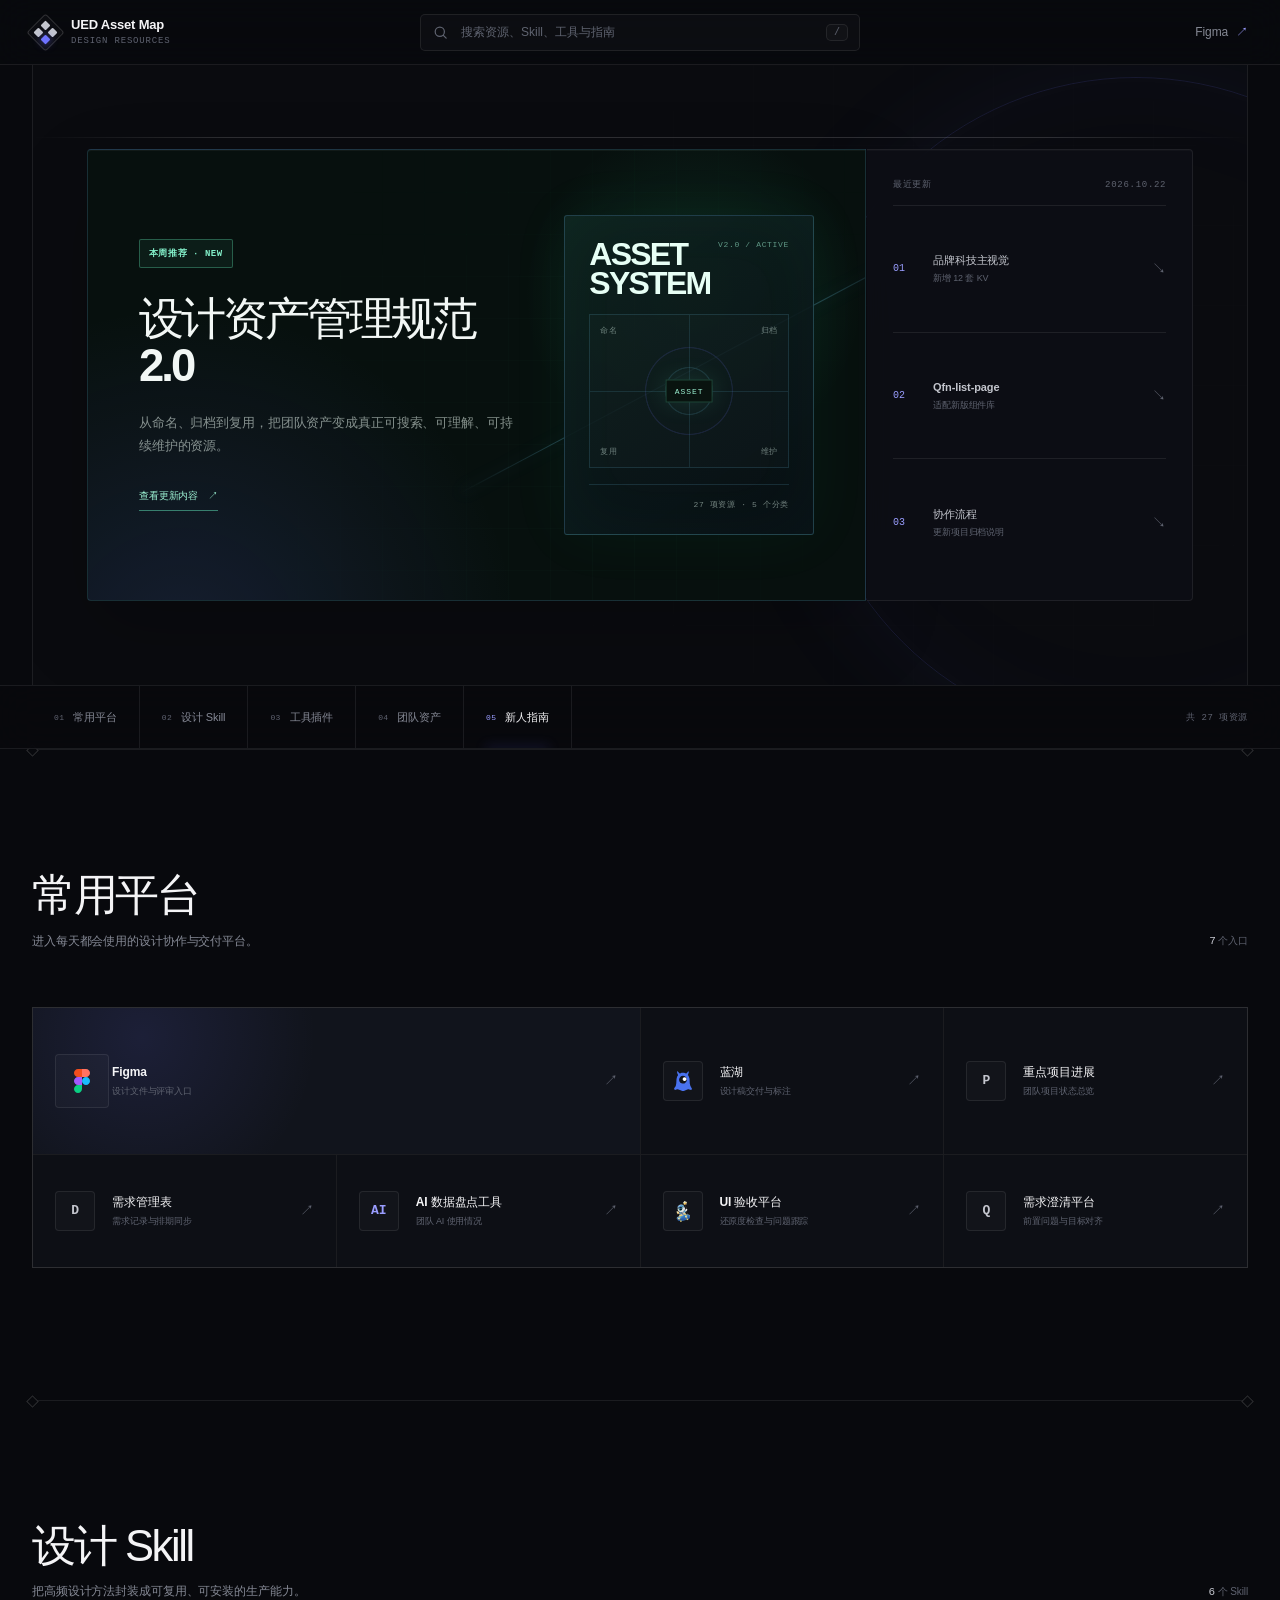
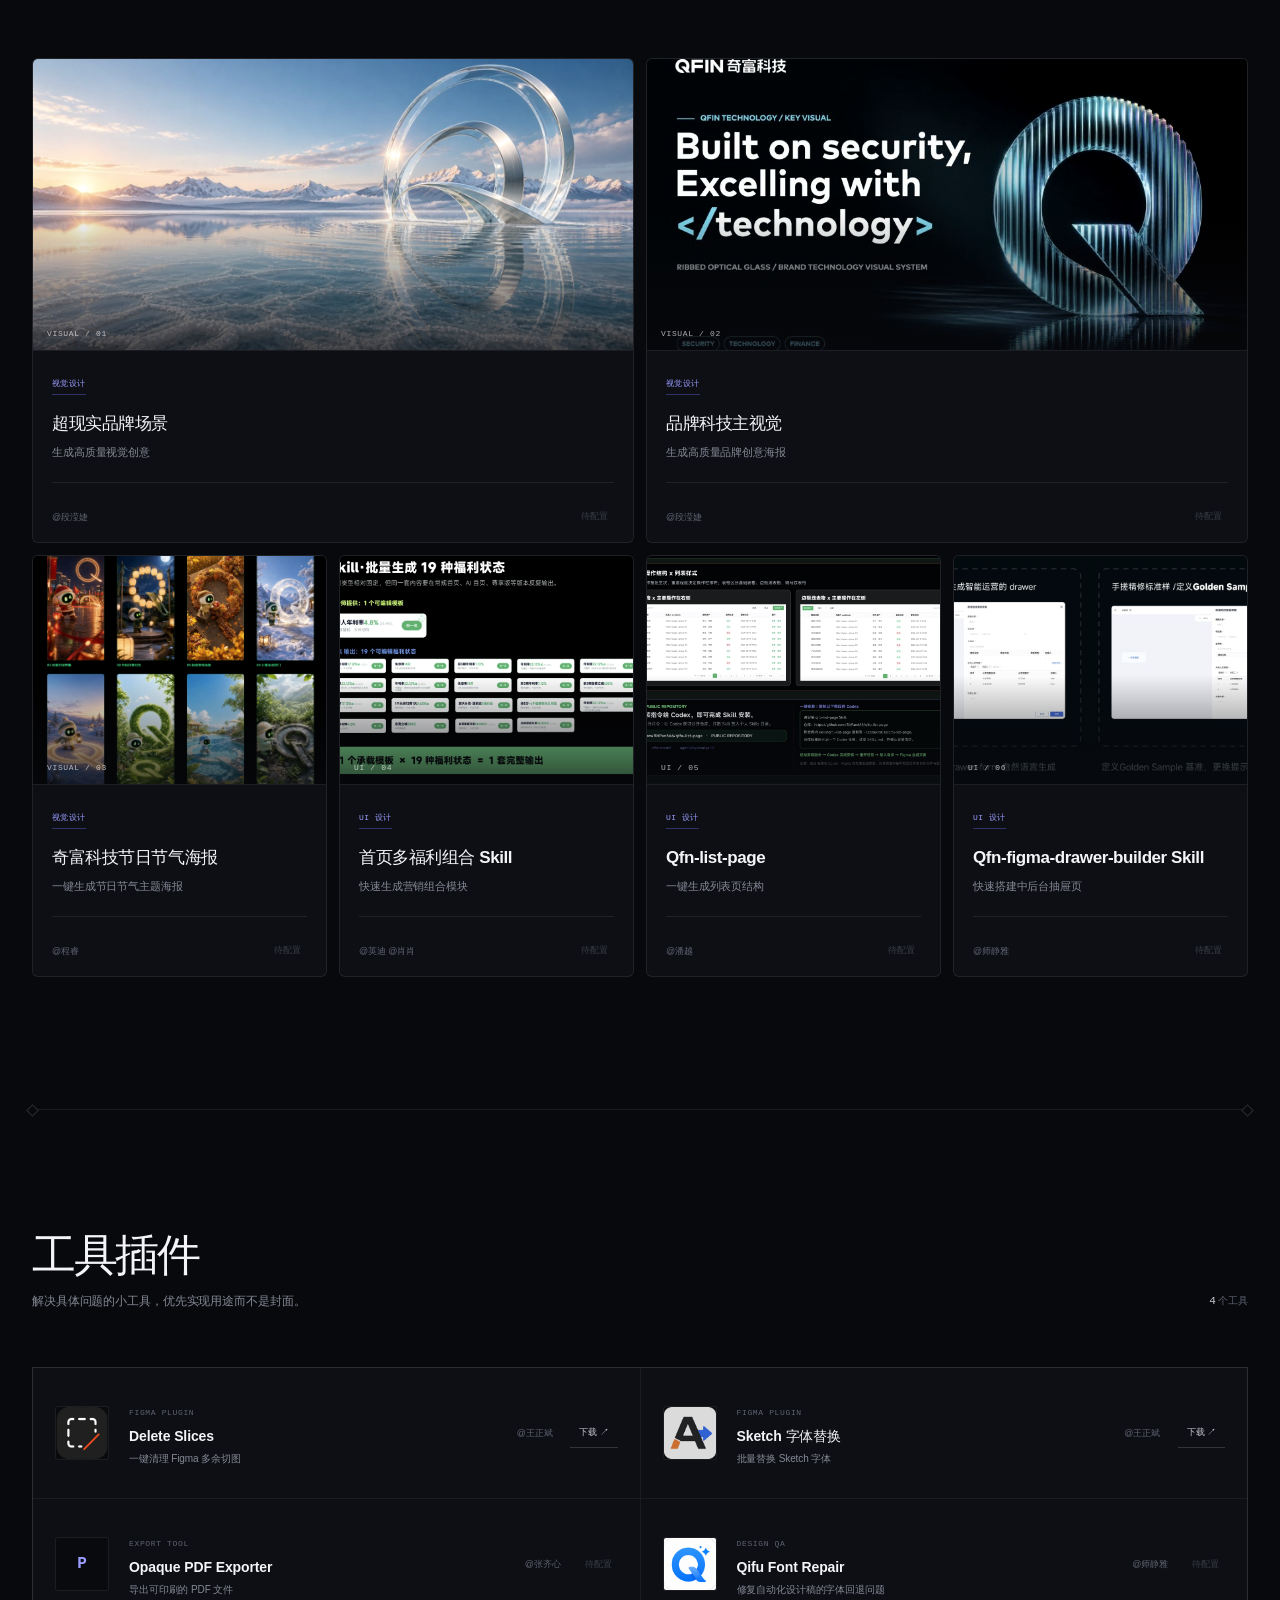
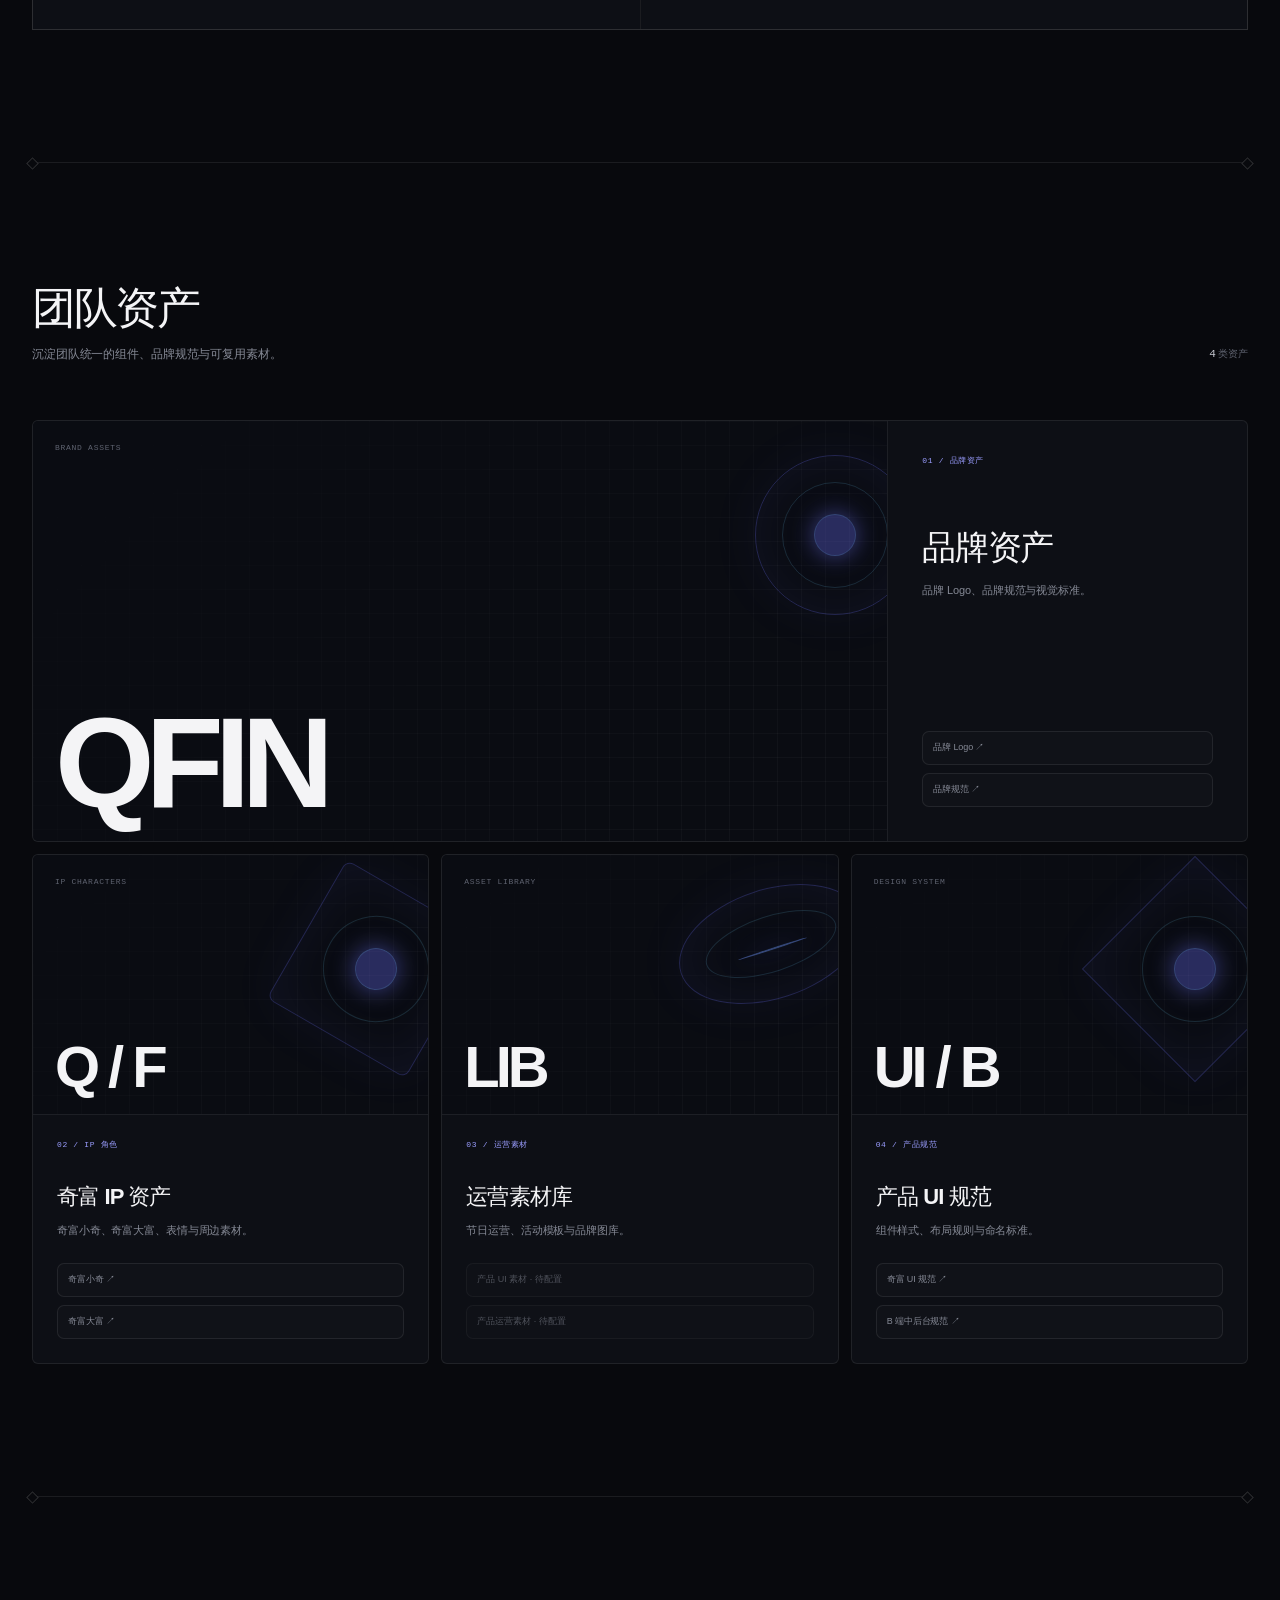
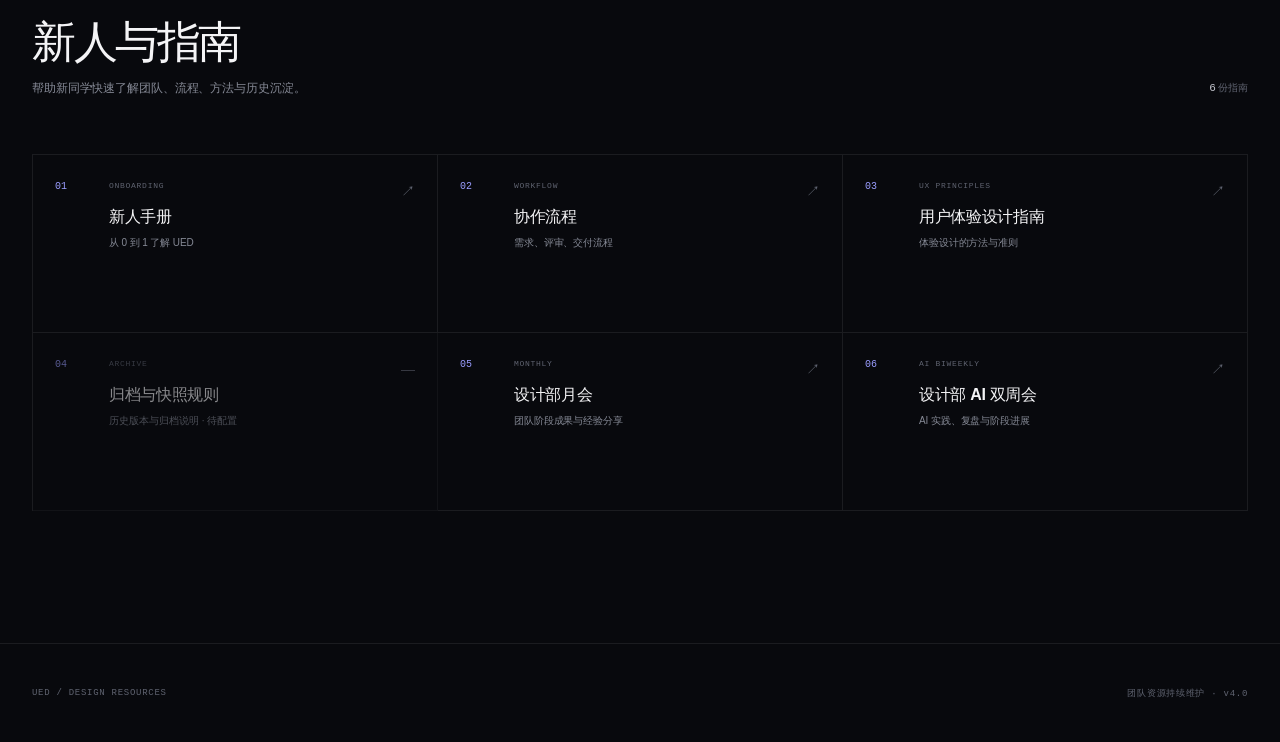
==== commit 1d5cef30: "feat: refine resource library presentation" ====
--- a/index.html
+++ b/index.html
@@ -31,7 +31,11 @@
           <span class="banner-description">从命名、归档到复用，把团队资产变成真正可搜索、可理解、可持续维护的资源。</span>
           <span class="banner-action">查看更新内容 <b aria-hidden="true">↗</b></span>
         </span>
-        <span class="banner-visual" aria-hidden="true"><strong>ASSET<br>SYSTEM</strong><span>27 项资源 · 5 个分类</span></span>
+        <span class="banner-visual" aria-hidden="true">
+          <span class="visual-header"><strong>ASSET<br>SYSTEM</strong><small>V2.0 / ACTIVE</small></span>
+          <span class="visual-orbit"><i>命名</i><i>归档</i><b>ASSET</b><i>复用</i><i>维护</i></span>
+          <span class="visual-meta">27 项资源 · 5 个分类</span>
+        </span>
       </a>
       <aside class="hero-side" aria-label="最近更新">
         <div class="recent-panel"><div class="panel-label"><span>最近更新</span><time datetime="2026-10-22">2026.10.22</time></div><a href="#assets"><b>01</b><span><strong>品牌科技主视觉</strong><small>新增 12 套 KV</small></span><i>↘</i></a><a href="#skills"><b>02</b><span><strong>Qfn-list-page</strong><small>适配新版组件库</small></span><i>↘</i></a><a href="#guides"><b>03</b><span><strong>协作流程</strong><small>更新项目归档说明</small></span><i>↘</i></a></div>
--- a/styles.css
+++ b/styles.css
@@ -16,9 +16,9 @@
   --line-strong: rgba(255, 255, 255, .15);
   --header-height: 65px;
   --anchor-height: 62px;
-  --radius: 12px;
+  --radius: 6px;
   --scroll-progress: 0;
-  --sans: Inter, ui-sans-serif, -apple-system, BlinkMacSystemFont, "SF Pro Display", "PingFang SC", "Microsoft YaHei", sans-serif;
+  --sans: "SF Pro Display", "SF Pro Text", Inter, ui-sans-serif, -apple-system, BlinkMacSystemFont, "PingFang SC", "Microsoft YaHei", sans-serif;
   --mono: "SFMono-Regular", "Roboto Mono", Consolas, monospace;
 }
 
@@ -34,6 +34,7 @@
   font-family: var(--sans);
   font-size: 14px;
   line-height: 1.5;
+  letter-spacing: -.008em;
   -webkit-font-smoothing: antialiased;
 }
 body::before {
@@ -57,7 +58,7 @@
 [hidden] { display: none !important; }
 ::selection { color: #fff; background: rgba(110, 114, 255, .6); }
 :focus-visible { outline: 2px solid var(--accent-soft); outline-offset: 3px; }
-.shell { width: min(1280px, calc(100% - 64px)); margin-inline: auto; }
+.shell { width: min(1320px, calc(100% - 64px)); margin-inline: auto; }
 .skip-link { position: fixed; left: 20px; top: -60px; z-index: 100; padding: 9px 13px; border-radius: 8px; background: var(--text); color: var(--bg); font-weight: 650; }
 .skip-link:focus { top: 16px; }
 
@@ -82,14 +83,14 @@
 }
 .header-inner { height: 100%; display: grid; grid-template-columns: 1fr minmax(300px, 440px) 1fr; gap: 24px; align-items: center; }
 .brand { justify-self: start; display: inline-flex; align-items: center; gap: 12px; }
-.brand-mark { width: 27px; height: 27px; display: grid; grid-template-columns: 1fr 1fr; gap: 3px; padding: 4px; border: 1px solid var(--line-strong); border-radius: 7px; background: rgba(255,255,255,.025); transform: rotate(45deg); }
+.brand-mark { width: 27px; height: 27px; display: grid; grid-template-columns: 1fr 1fr; gap: 3px; padding: 4px; border: 1px solid var(--line-strong); border-radius: 3px; background: rgba(255,255,255,.025); transform: rotate(45deg); }
 .brand-mark i { border-radius: 1px; background: var(--text-soft); }
 .brand-mark i:last-child { background: var(--accent); box-shadow: 0 0 8px rgba(110,114,255,.7); }
 .brand strong, .brand small { display: block; }
 .brand strong { font-size: 13px; line-height: 1.15; letter-spacing: -.015em; }
 .brand small { margin-top: 3px; color: var(--quiet); font: 9px var(--mono); letter-spacing: .09em; text-transform: uppercase; }
 
-.global-search { height: 37px; display: grid; grid-template-columns: 18px 1fr auto; gap: 9px; align-items: center; padding: 0 11px; border: 1px solid var(--line); border-radius: 9px; background: rgba(255,255,255,.025); color: var(--quiet); transition: border-color .2s ease, background .2s ease, box-shadow .2s ease; }
+.global-search { height: 37px; display: grid; grid-template-columns: 18px 1fr auto; gap: 9px; align-items: center; padding: 0 11px; border: 1px solid var(--line); border-radius: 5px; background: rgba(255,255,255,.025); color: var(--quiet); transition: border-color .2s ease, background .2s ease, box-shadow .2s ease; }
 .global-search:focus-within { border-color: rgba(110,114,255,.55); background: rgba(110,114,255,.045); box-shadow: 0 0 0 3px rgba(110,114,255,.08), 0 0 28px rgba(110,114,255,.08); }
 .global-search svg { width: 17px; fill: none; stroke: currentColor; stroke-width: 1.7; stroke-linecap: round; }
 .global-search input { width: 100%; border: 0; outline: 0; background: transparent; color: var(--text); font-size: 12px; }
@@ -99,32 +100,44 @@
 .header-link:hover { color: var(--text); }
 .header-link span { color: var(--accent-soft); }
 
-.hero { position: relative; min-height: 590px; display: grid; grid-template-columns: minmax(0, 1.75fr) minmax(320px, .75fr); gap: 14px; align-items: center; overflow: hidden; padding: 72px clamp(24px, 4.2vw, 68px); border-inline: 1px solid var(--line); }
+.hero { position: relative; min-height: 620px; display: grid; grid-template-columns: minmax(0, 1.72fr) minmax(320px, .72fr); gap: 1px; align-items: center; overflow: hidden; padding: 84px clamp(24px, 4.2vw, 68px); border-inline: 1px solid var(--line); background: rgba(255,255,255,.006); }
 .hero::before, .hero::after { content: ""; position: absolute; pointer-events: none; }
 .hero::before { inset: 72px 0 auto; height: 1px; background: linear-gradient(90deg, transparent, var(--line-strong) 16%, var(--line-strong) 84%, transparent); }
-.hero::after { width: 580px; height: 580px; right: -170px; top: 40px; border: 1px solid rgba(110,114,255,.12); border-radius: 50%; box-shadow: 0 0 100px rgba(110,114,255,.055), inset 0 0 100px rgba(110,114,255,.035); }
+.hero::after { width: 660px; height: 660px; right: -220px; top: 12px; border: 1px solid rgba(110,114,255,.14); border-radius: 50%; box-shadow: 0 0 120px rgba(110,114,255,.06), inset 0 0 120px rgba(110,114,255,.04); }
 .hero-grid { position: absolute; inset: 0; pointer-events: none; opacity: .48; background-image: linear-gradient(rgba(255,255,255,.025) 1px, transparent 1px), linear-gradient(90deg, rgba(255,255,255,.025) 1px, transparent 1px); background-size: 80px 80px; mask-image: radial-gradient(circle at 73% 48%, #000, transparent 64%); }
 .hero-banner, .hero-side { position: relative; z-index: 2; }
-.hero-banner { min-height: 430px; display: grid; grid-template-columns: minmax(0,1.25fr) minmax(230px,.75fr); gap: clamp(28px, 4vw, 58px); align-items: center; padding: clamp(34px,4vw,52px); overflow: hidden; border: 1px solid rgba(43,232,139,.18); border-radius: 18px; background: radial-gradient(circle at 82% 24%, rgba(43,232,139,.1), transparent 30%), #071711; box-shadow: inset 0 1px 0 rgba(255,255,255,.045), 0 28px 70px rgba(0,0,0,.22); transition: border-color .25s ease, transform .25s ease, box-shadow .25s ease; }
-.hero-banner::before { content: ""; position: absolute; inset: 0; pointer-events: none; opacity: .16; background-image: linear-gradient(rgba(106,255,183,.08) 1px, transparent 1px), linear-gradient(90deg, rgba(106,255,183,.08) 1px, transparent 1px); background-size: 48px 48px; mask-image: linear-gradient(100deg, transparent 34%, #000); }
-.hero-banner:hover { transform: translateY(-2px); border-color: rgba(43,232,139,.4); box-shadow: inset 0 1px 0 rgba(255,255,255,.06), 0 34px 80px rgba(0,0,0,.3), 0 0 48px rgba(43,232,139,.045); }
+.hero-banner { min-height: 452px; display: grid; grid-template-columns: minmax(0,1.2fr) minmax(240px,.8fr); gap: clamp(30px, 4vw, 64px); align-items: center; padding: clamp(36px,4vw,56px); overflow: hidden; border: 1px solid rgba(114,212,255,.16); border-radius: 4px 0 0 4px; background: radial-gradient(circle at 78% 32%, rgba(59,228,165,.11), transparent 25%), radial-gradient(circle at 12% 110%, rgba(110,114,255,.14), transparent 40%), #07100e; box-shadow: inset 0 1px 0 rgba(255,255,255,.045), 0 30px 80px rgba(0,0,0,.2); transition: border-color .25s ease, transform .25s ease, box-shadow .25s ease; }
+.hero-banner::before { content: ""; position: absolute; inset: 0; pointer-events: none; opacity: .32; background-image: linear-gradient(rgba(106,255,183,.055) 1px, transparent 1px), linear-gradient(90deg, rgba(106,255,183,.055) 1px, transparent 1px); background-size: 42px 42px; mask-image: linear-gradient(100deg, transparent 20%, #000 68%, transparent); }
+.hero-banner::after { content: ""; position: absolute; width: 520px; height: 1px; right: -84px; top: 49%; background: linear-gradient(90deg, transparent, rgba(114,212,255,.55), transparent); transform: rotate(-28deg); box-shadow: 0 0 16px rgba(114,212,255,.25); }
+.hero-banner:hover { transform: translateY(-2px); border-color: rgba(114,212,255,.34); box-shadow: inset 0 1px 0 rgba(255,255,255,.06), 0 38px 90px rgba(0,0,0,.3), 0 0 54px rgba(110,114,255,.06); }
 .banner-copy, .banner-visual { position: relative; z-index: 1; display: flex; flex-direction: column; }
-.banner-badge { align-self: flex-start; padding: 8px 16px; border-radius: 999px; background: #24dc84; color: #062416; font: 600 10px var(--sans); }
-.banner-copy > strong { display: block; margin-top: 24px; color: #f0f7f3; font-size: clamp(38px,3.35vw,50px); line-height: 1.08; letter-spacing: -.06em; font-weight: 650; }
+.banner-badge { align-self: flex-start; padding: 7px 9px; border: 1px solid rgba(97,229,185,.32); border-radius: 2px; background: rgba(97,229,185,.06); color: #83efc9; font: 600 9px var(--mono); letter-spacing: .06em; }
+.banner-copy > strong { display: block; margin-top: 28px; color: #f2f7f5; font-size: clamp(40px,3.55vw,54px); line-height: 1.02; letter-spacing: -.065em; font-weight: 590; }
 .banner-copy > strong span { display: block; }
 .banner-copy > strong span:first-child { white-space: nowrap; }
-.banner-description { max-width: 560px; margin-top: 22px; color: rgba(229,242,235,.58); font-size: 13px; line-height: 1.8; }
-.banner-action { align-self: flex-start; display: inline-flex; gap: 9px; align-items: center; margin-top: 26px; padding: 12px 20px; border-radius: 999px; background: #24dc84; color: #062416; font-size: 11px; font-weight: 600; }
+.banner-description { max-width: 540px; margin-top: 22px; color: rgba(229,242,235,.56); font-size: 13px; line-height: 1.8; }
+.banner-action { align-self: flex-start; display: inline-flex; gap: 10px; align-items: center; margin-top: 30px; padding-bottom: 7px; border-bottom: 1px solid rgba(97,229,185,.5); color: #9cf2d3; font-size: 10px; font-weight: 570; }
 .banner-action b { font-weight: 500; transition: transform .2s ease; }
 .hero-banner:hover .banner-action b { transform: translate(2px,-2px); }
-.banner-visual { min-height: 290px; justify-content: space-between; padding: 34px 30px 26px; border: 1px solid rgba(255,255,255,.22); border-radius: 18px; background: linear-gradient(145deg,#1dda7d 0%,#7aefa9 100%); color: #062416; box-shadow: 0 0 60px rgba(43,232,139,.12); }
-.banner-visual > strong { font-size: clamp(44px,3.7vw,58px); line-height: .93; letter-spacing: -.065em; }
-.banner-visual > span { padding: 9px 12px; border-radius: 999px; background: #071711; color: #d6f6e3; font-size: 10px; text-align: center; }
+.banner-visual { min-height: 320px; justify-content: space-between; padding: 24px; border: 1px solid rgba(114,212,255,.22); border-radius: 3px; background: linear-gradient(145deg,rgba(15,35,31,.9),rgba(8,14,20,.94)); color: #e7fff5; box-shadow: inset 0 0 70px rgba(97,229,185,.035), 0 0 65px rgba(43,232,139,.05); }
+.visual-header { display: flex; justify-content: space-between; align-items: flex-start; }
+.visual-header > strong { font-size: clamp(28px,2.5vw,38px); line-height: .9; letter-spacing: -.055em; font-weight: 620; }
+.visual-header > small { color: rgba(156,242,211,.58); font: 8px var(--mono); letter-spacing: .08em; }
+.visual-orbit { position: relative; min-height: 154px; display: grid; grid-template-columns: 1fr 1fr; gap: 1px; align-content: stretch; border: 1px solid rgba(114,212,255,.14); background: radial-gradient(circle at center, rgba(97,229,185,.22) 0 4%, transparent 4.5% 18%, rgba(114,212,255,.12) 18.5% 19%, transparent 19.5% 34%, rgba(110,114,255,.13) 34.5% 35%, transparent 35.5%), rgba(255,255,255,.012); }
+.visual-orbit::before, .visual-orbit::after { content: ""; position: absolute; background: rgba(114,212,255,.12); }
+.visual-orbit::before { left: 50%; top: 0; bottom: 0; width: 1px; }
+.visual-orbit::after { left: 0; right: 0; top: 50%; height: 1px; }
+.visual-orbit i { z-index: 1; padding: 10px; color: rgba(231,255,245,.44); font: normal 8px var(--mono); letter-spacing: .08em; }
+.visual-orbit i:nth-of-type(2), .visual-orbit i:nth-of-type(4) { text-align: right; }
+.visual-orbit i:nth-of-type(n+3) { align-self: end; }
+.visual-orbit b { position: absolute; z-index: 2; left: 50%; top: 50%; padding: 6px 8px; border: 1px solid rgba(97,229,185,.24); background: #09130f; color: #9cf2d3; font: 500 8px var(--mono); letter-spacing: .12em; transform: translate(-50%,-50%); box-shadow: 0 0 24px rgba(97,229,185,.14); }
+.visual-meta { padding-top: 14px; border-top: 1px solid rgba(114,212,255,.14); color: rgba(231,255,245,.48); font: 8px var(--mono); letter-spacing: .08em; text-align: right; }
 
 .hero-side { min-width: 0; }
-.recent-panel { min-height: 430px; display: flex; flex-direction: column; padding: 14px 24px; border: 1px solid var(--line); border-radius: 18px; background: rgba(13,15,21,.86); box-shadow: inset 0 1px 0 rgba(255,255,255,.025); backdrop-filter: blur(12px); }
+.recent-panel { min-height: 452px; display: flex; flex-direction: column; padding: 14px 26px; border: 1px solid var(--line); border-left: 0; border-radius: 0 4px 4px 0; background: rgba(13,15,21,.86); box-shadow: inset 0 1px 0 rgba(255,255,255,.025); backdrop-filter: blur(12px); }
 .panel-label { min-height: 42px; display: flex; justify-content: space-between; align-items: center; border-bottom: 1px solid var(--line); color: var(--quiet); font: 9px var(--mono); letter-spacing: .08em; }
-.recent-panel > a { flex: 1; min-height: 76px; display: grid; grid-template-columns: 28px 1fr auto; gap: 12px; align-items: center; border-bottom: 1px solid var(--line); }
+.recent-panel > a { flex: 1; min-height: 76px; display: grid; grid-template-columns: 28px 1fr auto; gap: 12px; align-items: center; border-bottom: 1px solid var(--line); transition: padding .2s ease, background .2s ease; }
+.recent-panel > a:hover { padding-inline: 8px; background: linear-gradient(90deg, rgba(110,114,255,.055), transparent); }
 .recent-panel > a:last-child { border-bottom: 0; }
 .recent-panel > a > b { color: var(--accent-soft); font: 10px var(--mono); }
 .recent-panel strong, .recent-panel small { display: block; }
@@ -134,15 +147,17 @@
 .recent-panel > a:hover > i { color: var(--accent-soft); transform: translate(2px, 2px); }
 
 .anchor-wrap { position: sticky; top: var(--header-height); z-index: 30; border-block: 1px solid var(--line); background: rgba(8,9,13,.88); backdrop-filter: blur(18px) saturate(125%); }
-.anchor-nav { min-height: var(--anchor-height); display: flex; align-items: stretch; gap: 0; overflow-x: auto; scrollbar-width: none; }
+.anchor-nav { min-height: var(--anchor-height); display: flex; align-items: stretch; gap: 0; overflow-x: auto; scrollbar-width: none; counter-reset: resource-nav; }
 .anchor-nav::-webkit-scrollbar { display: none; }
 .anchor-nav > * { white-space: nowrap; }
 .anchor-total { display: flex; align-items: center; color: var(--quiet); font: 9px var(--mono); letter-spacing: .06em; }
 .anchor-total { margin-left: auto; padding-left: 24px; }
-.anchor-nav a { position: relative; display: flex; align-items: center; padding: 0 22px; color: var(--muted); font-size: 11px; transition: color .2s ease, background .2s ease; }
+.anchor-nav a { position: relative; display: flex; align-items: center; gap: 9px; padding: 0 22px; border-right: 1px solid var(--line); color: var(--muted); font-size: 11px; transition: color .2s ease, background .2s ease; }
+.anchor-nav a::before { counter-increment: resource-nav; content: "0" counter(resource-nav); color: var(--quiet); font: 8px var(--mono); letter-spacing: .04em; transition: color .2s ease; }
 .anchor-nav a:hover { color: var(--text); background: rgba(255,255,255,.02); }
 .anchor-nav a::after { content: ""; position: absolute; left: 22px; right: 22px; bottom: -1px; height: 1px; background: transparent; }
 .anchor-nav a.active { color: var(--text); }
+.anchor-nav a.active::before { color: var(--accent-soft); }
 .anchor-nav a.active::after { background: var(--accent); box-shadow: 0 0 12px rgba(110,114,255,.9); }
 
 .search-feedback { position: relative; }
@@ -153,20 +168,24 @@
 .search-empty p { color: var(--muted); }
 .is-searching .hero { display: none; }
 
-.resource-section { position: relative; padding: 110px 0 118px; border-top: 1px solid var(--line); scroll-margin-top: calc(var(--header-height) + var(--anchor-height) + 16px); }
+.resource-section { position: relative; padding: 124px 0 132px; border-top: 1px solid var(--line); scroll-margin-top: calc(var(--header-height) + var(--anchor-height) + 16px); }
 .resource-section::before, .resource-section::after { content: ""; position: absolute; top: -4px; width: 7px; height: 7px; border: 1px solid var(--line-strong); background: var(--bg); transform: rotate(45deg); }
 .resource-section::before { left: -4px; }.resource-section::after { right: -4px; }
-.section-heading { display: grid; grid-template-columns: minmax(0,1fr) auto; gap: 24px; align-items: end; margin-bottom: 48px; }
-.section-heading h2 { margin: 0; font-size: 34px; line-height: 1.1; letter-spacing: -.045em; font-weight: 570; }
-.section-heading div > span { display: block; margin-top: 9px; color: var(--muted); font-size: 12px; }
+.section-heading { display: grid; grid-template-columns: minmax(0,1fr) auto; gap: 24px; align-items: end; margin-bottom: 56px; }
+.section-heading h2 { margin: 0; font-size: clamp(36px,3.4vw,48px); line-height: 1; letter-spacing: -.055em; font-weight: 540; }
+.section-heading div > span { display: block; max-width: 580px; margin-top: 13px; color: var(--muted); font-size: 12px; line-height: 1.7; }
 .section-count { align-self: end; padding-bottom: 3px; color: var(--quiet); font-size: 10px; }
 .section-count b { color: var(--text-soft); font: 500 11px var(--mono); }
 
-.platform-grid { display: grid; grid-template-columns: repeat(4, 1fr); gap: 10px; }
-.platform-card { position: relative; min-height: 88px; display: grid; grid-template-columns: 42px 1fr auto; gap: 13px; align-items: center; padding: 14px; border: 1px solid var(--line); border-radius: 10px; background: var(--surface); overflow: hidden; transition: transform .2s ease, border-color .2s ease, background .2s ease; }
-.platform-card:hover { transform: translateY(-2px); border-color: var(--line-strong); background: var(--surface-raised); }
-.platform-card:nth-child(5) { grid-column: 1 / 2; }
-.platform-icon { width: 40px; height: 40px; display: grid; place-items: center; border: 1px solid var(--line); border-radius: 9px; background: rgba(255,255,255,.025); overflow: hidden; }
+.platform-grid { display: grid; grid-template-columns: repeat(12, minmax(0, 1fr)); gap: 1px; background: var(--line); border: 1px solid var(--line); }
+.platform-card { position: relative; min-height: 112px; grid-column: span 3; display: grid; grid-template-columns: 42px 1fr auto; gap: 15px; align-items: center; padding: 22px; background: var(--surface); overflow: hidden; transition: border-color .2s ease, background .2s ease; }
+.platform-card:first-child { grid-column: span 6; min-height: 146px; background: radial-gradient(circle at 18% 20%, rgba(110,114,255,.12), transparent 34%), var(--surface-raised); }
+.platform-card:nth-child(2), .platform-card:nth-child(3) { grid-column: span 3; min-height: 146px; }
+.platform-card:hover { background: var(--surface-hover); }
+.platform-card::after { content: "↗"; position: absolute; right: 18px; bottom: 14px; color: transparent; font-size: 18px; transition: color .2s ease, transform .2s ease; }
+.platform-card:hover::after { color: var(--accent-soft); transform: translate(2px,-2px); }
+.platform-icon { width: 40px; height: 40px; display: grid; place-items: center; border: 1px solid var(--line); border-radius: 4px; background: rgba(255,255,255,.025); overflow: hidden; }
+.platform-card:first-child .platform-icon { width: 54px; height: 54px; }
 .platform-icon.image img { width: 24px; height: 24px; object-fit: contain; }
 .platform-icon.glyph { color: var(--text-soft); font: 600 13px var(--mono); }
 .platform-icon.accent { color: var(--accent-soft); }
@@ -175,57 +194,64 @@
 .platform-card small { margin-top: 4px; color: var(--quiet); font-size: 9px; }
 .platform-card > i { color: var(--quiet); font-style: normal; }
 
-.skills-grid { display: grid; grid-template-columns: repeat(3, 1fr); gap: 12px; }
-.skill-card { position: relative; overflow: hidden; border: 1px solid var(--line); border-radius: var(--radius); background: var(--surface); transition: transform .24s ease, border-color .24s ease, background .24s ease; }
+.skills-grid { display: grid; grid-template-columns: repeat(12, minmax(0, 1fr)); gap: 12px; }
+.skill-card { position: relative; grid-column: span 3; overflow: hidden; border: 1px solid var(--line); border-radius: var(--radius); background: var(--surface); transition: transform .24s ease, border-color .24s ease, background .24s ease; }
+.skill-card:nth-child(-n+2) { grid-column: span 6; }
 .skill-card:hover { transform: translateY(-3px); border-color: rgba(110,114,255,.28); background: var(--surface-raised); }
 .skill-card::after { content: ""; position: absolute; inset: -1px; pointer-events: none; border-radius: inherit; background: linear-gradient(120deg, transparent 32%, rgba(110,114,255,.2), transparent 68%); opacity: 0; transition: opacity .25s ease; mask: linear-gradient(#000 0 0) content-box, linear-gradient(#000 0 0); mask-composite: exclude; padding: 1px; }
 .skill-card:hover::after { opacity: 1; }
-.skill-visual { position: relative; aspect-ratio: 1.55; overflow: hidden; border-bottom: 1px solid var(--line); background: #090b10; }
+.skill-visual { position: relative; aspect-ratio: 1.28; overflow: hidden; border-bottom: 1px solid var(--line); background: #090b10; }
+.skill-card:nth-child(-n+2) .skill-visual { aspect-ratio: 2.05; }
 .skill-visual::after { content: ""; position: absolute; inset: 0; background: linear-gradient(180deg, transparent 52%, rgba(8,9,13,.72)); pointer-events: none; }
 .skill-visual img { width: 100%; height: 100%; object-fit: cover; filter: saturate(.82) contrast(1.04); transition: transform .7s cubic-bezier(.16,1,.3,1), filter .3s ease; }
 .skill-card:hover img { transform: scale(1.035); filter: saturate(.96) contrast(1.02); }
 .skill-visual > span { position: absolute; z-index: 2; left: 14px; bottom: 12px; color: rgba(255,255,255,.68); font: 8px var(--mono); letter-spacing: .08em; }
-.skill-body { padding: 19px 19px 17px; }
-.tag { display: inline-flex; padding: 4px 7px; border: 1px solid rgba(110,114,255,.2); border-radius: 999px; background: rgba(110,114,255,.07); color: var(--accent-soft); font: 8px var(--mono); }
+.skill-body { padding: 20px 19px 18px; }
+.tag { display: inline-flex; padding-bottom: 5px; border-bottom: 1px solid rgba(110,114,255,.35); color: var(--accent-soft); font: 8px var(--mono); letter-spacing: .06em; }
 .skill-body h3 { margin: 16px 0 0; font-size: 17px; letter-spacing: -.025em; font-weight: 570; }
 .skill-body p { margin: 7px 0 0; color: var(--muted); font-size: 11px; }
 .skill-body footer { min-height: 42px; display: flex; justify-content: space-between; align-items: end; margin-top: 22px; padding-top: 14px; border-top: 1px solid var(--line); color: var(--quiet); font-size: 9px; }
 .skill-body button, .tool-card button, .asset-info button { border: 0; background: transparent; color: var(--quiet); font-size: 9px; cursor: not-allowed; }
 [aria-disabled="true"] { opacity: .54; cursor: not-allowed; }
 
-.tools-grid { display: grid; grid-template-columns: repeat(2, 1fr); gap: 10px; }
-.tool-card { min-height: 112px; display: grid; grid-template-columns: 52px minmax(0,1fr) auto auto; gap: 16px; align-items: center; padding: 16px; border: 1px solid var(--line); border-radius: 10px; background: var(--surface); transition: border-color .2s ease, background .2s ease; }
+.tools-grid { display: grid; grid-template-columns: repeat(2, 1fr); gap: 1px; border: 1px solid var(--line); background: var(--line); }
+.tool-card { min-height: 130px; display: grid; grid-template-columns: 56px minmax(0,1fr) auto auto; gap: 18px; align-items: center; padding: 22px; border: 0; border-radius: 0; background: var(--surface); transition: border-color .2s ease, background .2s ease; }
 .tool-card:hover { border-color: var(--line-strong); background: var(--surface-raised); }
-.tool-card > img, .tool-fallback { width: 50px; height: 50px; display: grid; place-items: center; object-fit: cover; border: 1px solid var(--line); border-radius: 9px; background: #080a0e; }
+.tool-card > img, .tool-fallback { width: 54px; height: 54px; display: grid; place-items: center; object-fit: cover; border: 1px solid var(--line); border-radius: 3px; background: #080a0e; }
 .tool-fallback { color: var(--accent-soft); font: 600 16px var(--mono); }
 .tool-card small { color: var(--quiet); font: 8px var(--mono); letter-spacing: .08em; }
 .tool-card h3 { margin: 5px 0 0; font-size: 14px; font-weight: 570; }
 .tool-card p { margin: 4px 0 0; color: var(--muted); font-size: 10px; }
 .tool-owner { color: var(--quiet); font-size: 9px; }
-.tool-card > a { padding: 7px 9px; border: 1px solid var(--line); border-radius: 7px; color: var(--text-soft); font-size: 9px; }
+.tool-card > a { padding: 7px 9px; border-bottom: 1px solid var(--line-strong); color: var(--text-soft); font-size: 9px; }
 .tool-card > a:hover { border-color: rgba(110,114,255,.36); color: #fff; }
 
-.assets-grid { display: grid; grid-template-columns: repeat(2, 1fr); gap: 12px; }
-.team-asset { display: grid; grid-template-columns: 1fr 1.05fr; min-height: 260px; overflow: hidden; border: 1px solid var(--line); border-radius: var(--radius); background: var(--surface); }
-.asset-art { position: relative; min-height: 260px; padding: 20px; overflow: hidden; border-right: 1px solid var(--line); background: #0a0c12; }
+.assets-grid { display: grid; grid-template-columns: repeat(6, minmax(0, 1fr)); gap: 12px; }
+.team-asset { grid-column: span 2; display: grid; grid-template-columns: 1fr; min-height: 510px; overflow: hidden; border: 1px solid var(--line); border-radius: var(--radius); background: var(--surface); }
+.team-asset:first-child { grid-column: 1 / -1; grid-template-columns: minmax(0,1.55fr) minmax(300px,.65fr); min-height: 420px; }
+.asset-art { position: relative; min-height: 260px; padding: 22px; overflow: hidden; border-bottom: 1px solid var(--line); background: #0a0c12; }
+.team-asset:first-child .asset-art { min-height: 420px; border-right: 1px solid var(--line); border-bottom: 0; }
 .asset-art::before { content: ""; position: absolute; inset: 0; background-image: linear-gradient(rgba(255,255,255,.035) 1px, transparent 1px), linear-gradient(90deg, rgba(255,255,255,.035) 1px, transparent 1px); background-size: 24px 24px; mask-image: linear-gradient(135deg, transparent, #000); }
 .asset-art small, .asset-art strong { position: relative; z-index: 2; display: block; }
 .asset-art small { color: var(--quiet); font: 8px var(--mono); letter-spacing: .09em; }
-.asset-art strong { position: absolute; left: 20px; bottom: 20px; font-size: 52px; line-height: .88; letter-spacing: -.07em; font-weight: 590; }
+.asset-art strong { position: absolute; left: 22px; bottom: 22px; font-size: 58px; line-height: .88; letter-spacing: -.07em; font-weight: 560; }
+.team-asset:first-child .asset-art strong { font-size: clamp(84px,10vw,142px); }
 .asset-art > span { position: absolute; width: 160px; height: 160px; right: -28px; top: 34px; border: 1px solid rgba(110,114,255,.26); border-radius: 50%; box-shadow: inset 0 0 58px rgba(110,114,255,.07), 0 0 55px rgba(110,114,255,.055); }
 .asset-art > span::before, .asset-art > span::after { content: ""; position: absolute; border: 1px solid rgba(114,212,255,.15); border-radius: 50%; }
 .asset-art > span::before { inset: 26px; }.asset-art > span::after { inset: 58px; background: rgba(110,114,255,.32); box-shadow: 0 0 24px rgba(110,114,255,.5); }
 .asset-ip > span { border-radius: 8px; transform: rotate(30deg); }.asset-library > span { width: 190px; height: 110px; border-radius: 50%; transform: rotate(-18deg); }.asset-system > span { border-radius: 0; transform: rotate(45deg); }
-.asset-info { display: flex; flex-direction: column; padding: 24px; }
+.asset-info { display: flex; flex-direction: column; min-height: 248px; padding: 24px; }
+.team-asset:first-child .asset-info { padding: 34px; }
 .asset-info > span { color: var(--accent-soft); font: 8px var(--mono); letter-spacing: .08em; }
-.asset-info h3 { margin: 30px 0 0; font-size: 20px; letter-spacing: -.03em; font-weight: 570; }
+.asset-info h3 { margin: 30px 0 0; font-size: 22px; letter-spacing: -.04em; font-weight: 560; }
+.team-asset:first-child .asset-info h3 { margin-top: 56px; font-size: 34px; }
 .asset-info p { margin: 8px 0 0; color: var(--muted); font-size: 11px; line-height: 1.7; }
 .asset-info footer { display: grid; gap: 8px; margin-top: auto; padding-top: 18px; }
 .asset-info footer a, .asset-info footer button { min-height: 34px; display: flex; align-items: center; justify-content: space-between; padding: 0 10px; border: 1px solid var(--line); border-radius: 7px; background: rgba(255,255,255,.015); color: var(--muted); font-size: 9px; text-align: left; }
 .asset-info footer a:hover { border-color: var(--line-strong); color: var(--text); }
 
-.guides-grid { display: grid; grid-template-columns: repeat(2, 1fr); border-top: 1px solid var(--line); border-left: 1px solid var(--line); }
-.guide-card { min-height: 146px; display: grid; grid-template-columns: 46px 1fr auto; gap: 18px; align-items: start; padding: 24px; border: 0; border-right: 1px solid var(--line); border-bottom: 1px solid var(--line); background: transparent; color: inherit; text-align: left; transition: background .2s ease; }
+.guides-grid { display: grid; grid-template-columns: repeat(3, 1fr); border-top: 1px solid var(--line); border-left: 1px solid var(--line); }
+.guide-card { min-height: 178px; display: grid; grid-template-columns: 38px 1fr auto; gap: 16px; align-items: start; padding: 26px 22px; border: 0; border-right: 1px solid var(--line); border-bottom: 1px solid var(--line); background: transparent; color: inherit; text-align: left; transition: background .2s ease; }
 .guide-card:hover { background: rgba(255,255,255,.025); }
 .guide-card > b { color: var(--accent-soft); font: 10px var(--mono); }
 .guide-card small, .guide-card strong { display: block; }
@@ -242,9 +268,8 @@
   .hero { grid-template-columns: minmax(0,1.5fr) minmax(300px,.75fr); }
   .hero-banner { grid-template-columns: 1fr minmax(200px,.65fr); padding: 32px; }
   .banner-visual { min-height: 270px; padding: 28px 24px 24px; }
-  .platform-grid { grid-template-columns: repeat(3, 1fr); }
-  .platform-card:nth-child(5) { grid-column: auto; }
-  .skills-grid { grid-template-columns: repeat(2, 1fr); }
+  .platform-grid { grid-template-columns: repeat(6, minmax(0,1fr)); }
+  .skills-grid { grid-template-columns: repeat(6, minmax(0,1fr)); }
   .tool-card { grid-template-columns: 48px minmax(0,1fr) auto; }
   .tool-owner { display: none; }
 }
@@ -253,15 +278,17 @@
   .shell { width: min(100% - 40px, 1280px); }
   .header-inner { grid-template-columns: auto 1fr auto; }
   .brand small { display: none; }
-  .hero { min-height: auto; grid-template-columns: 1fr; gap: 14px; padding-block: 64px; }
-  .hero-banner { min-height: 410px; }
+  .hero { min-height: auto; grid-template-columns: 1fr; gap: 12px; padding-block: 64px; }
+  .hero-banner { min-height: 410px; border-radius: 4px; }
   .hero-side { display: block; }
-  .recent-panel { min-height: 300px; }
+  .recent-panel { min-height: 300px; border-left: 1px solid var(--line); border-radius: 4px; }
   .recent-panel > a { min-height: 57px; }
   .anchor-total { display: none; }
   .anchor-nav a { padding-inline: 18px; }
-  .platform-grid { grid-template-columns: repeat(2, 1fr); }
-  .tools-grid, .assets-grid { grid-template-columns: 1fr; }
+  .tools-grid { grid-template-columns: 1fr; }
+  .assets-grid { grid-template-columns: 1fr; }
+  .team-asset, .team-asset:first-child { grid-column: 1 / -1; }
+  .guides-grid { grid-template-columns: repeat(2,1fr); }
 }
 
 @media (max-width: 640px) {
@@ -272,21 +299,27 @@
   .global-search { height: 36px; }
   .global-search kbd { display: none; }
   .hero { gap: 12px; padding: 32px 0; border-inline: 0; }
-  .hero-banner { min-height: auto; grid-template-columns: 1fr; gap: 30px; padding: 26px; border-radius: 14px; }
+  .hero-banner { min-height: auto; grid-template-columns: 1fr; gap: 30px; padding: 26px; border-radius: 4px; }
   .banner-copy > strong { font-size: clamp(36px,10vw,42px); }
   .banner-description { font-size: 12px; }
-  .banner-visual { min-height: 230px; padding: 26px 22px 22px; border-radius: 14px; }
-  .recent-panel { min-height: 290px; padding-inline: 18px; border-radius: 14px; }
+  .banner-visual { min-height: 250px; padding: 20px; border-radius: 3px; }
+  .recent-panel { min-height: 290px; padding-inline: 18px; border-radius: 4px; }
   .anchor-nav { margin-inline: 0; width: 100%; padding-inline: 7px; }
-  .anchor-nav a { padding-inline: 13px; font-size: 10px; }
+  .anchor-nav a { gap: 6px; padding-inline: 13px; font-size: 10px; }
   .resource-section { padding-block: 78px 86px; scroll-margin-top: calc(var(--header-height) + var(--anchor-height) + 10px); }
   .section-heading { grid-template-columns: 1fr; margin-bottom: 34px; }
   .section-heading h2 { font-size: 28px; }
   .section-count { display: none; }
   .platform-grid, .skills-grid, .tools-grid, .assets-grid, .guides-grid { grid-template-columns: 1fr; }
+  .platform-card, .platform-card:first-child, .platform-card:nth-child(2), .platform-card:nth-child(3), .skill-card, .skill-card:nth-child(-n+2), .team-asset, .team-asset:first-child { grid-column: 1 / -1; }
+  .platform-card:first-child { min-height: 126px; }
   .skill-visual { aspect-ratio: 1.7; }
   .tool-card { grid-template-columns: 48px 1fr auto; gap: 12px; }
-  .team-asset { grid-template-columns: 1fr; }
+  .team-asset, .team-asset:first-child { grid-template-columns: 1fr; min-height: auto; }
+  .team-asset:first-child .asset-art { min-height: 280px; border-right: 0; border-bottom: 1px solid var(--line); }
+  .team-asset:first-child .asset-art strong { font-size: 76px; }
+  .team-asset:first-child .asset-info { padding: 24px; }
+  .team-asset:first-child .asset-info h3 { margin-top: 30px; font-size: 26px; }
   .asset-art { min-height: 210px; border-right: 0; border-bottom: 1px solid var(--line); }
   .asset-info { min-height: 245px; }
   .guides-grid { border-right: 1px solid var(--line); }
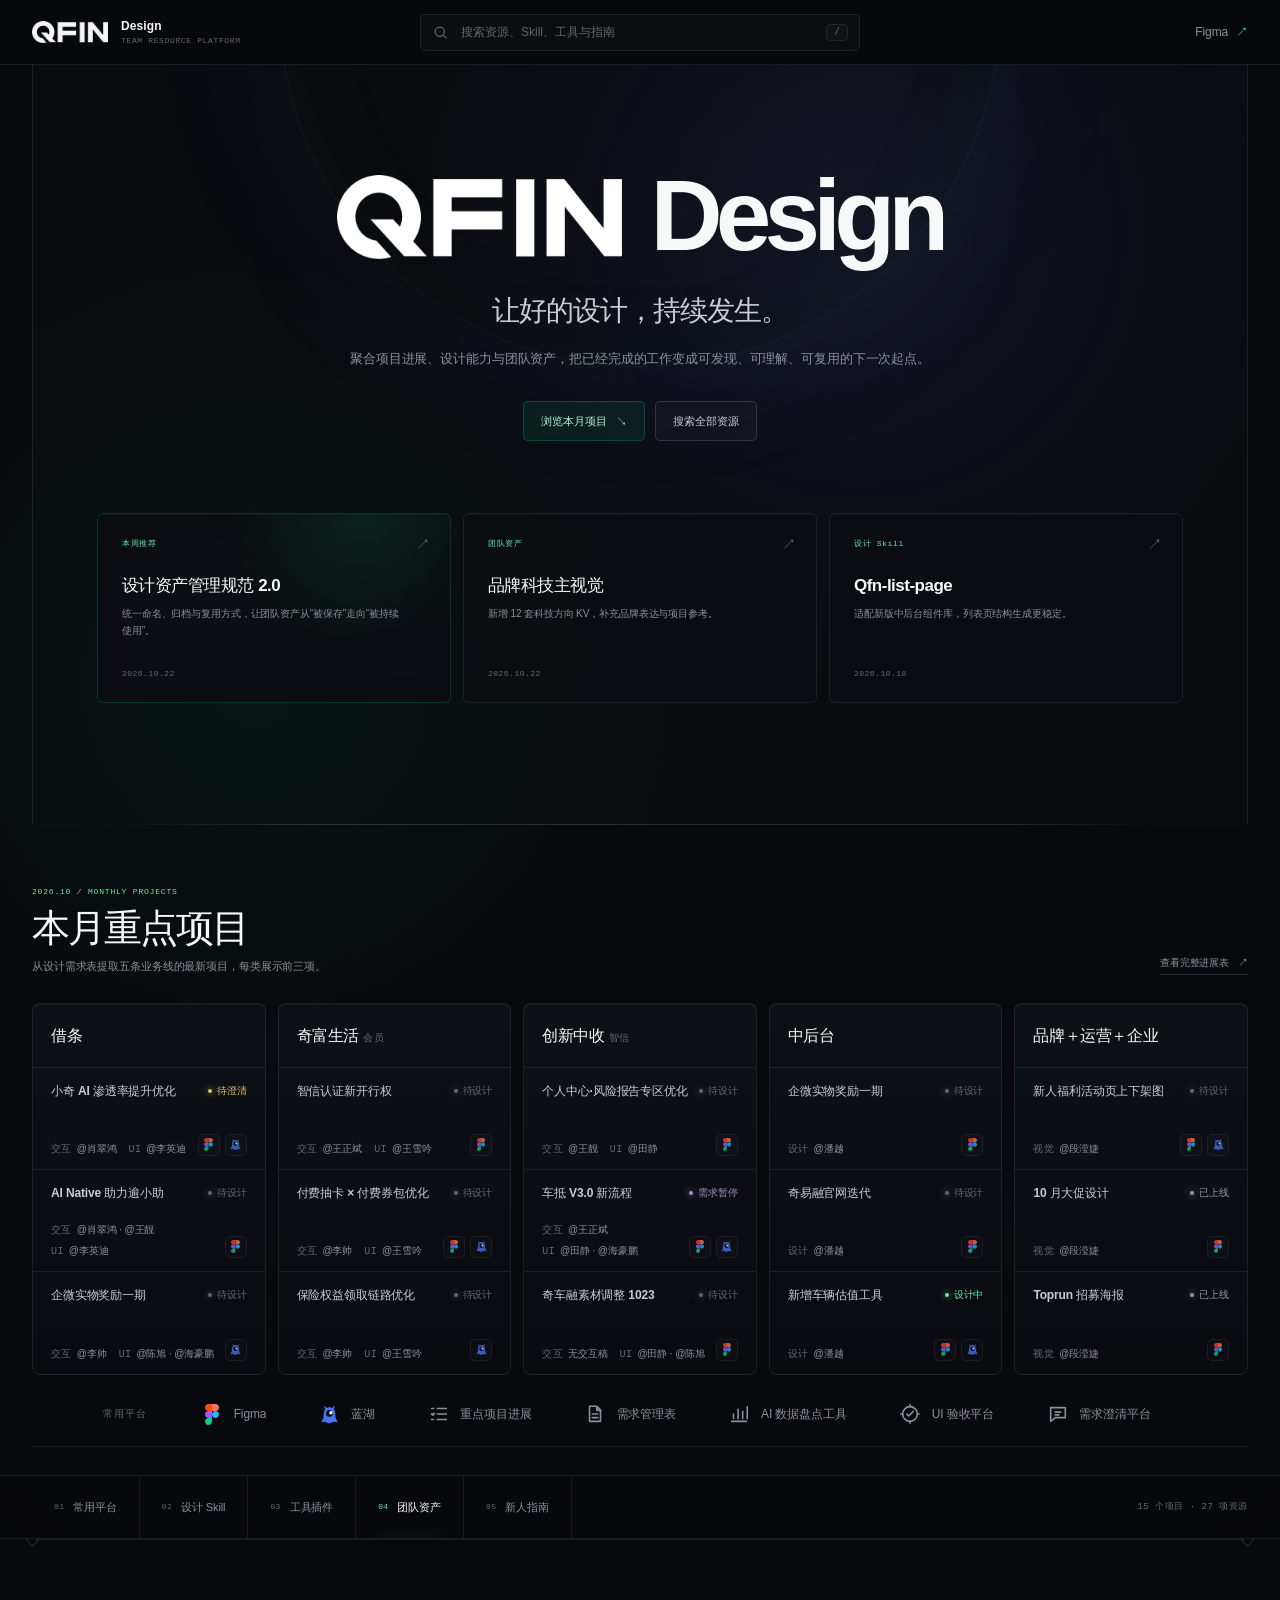
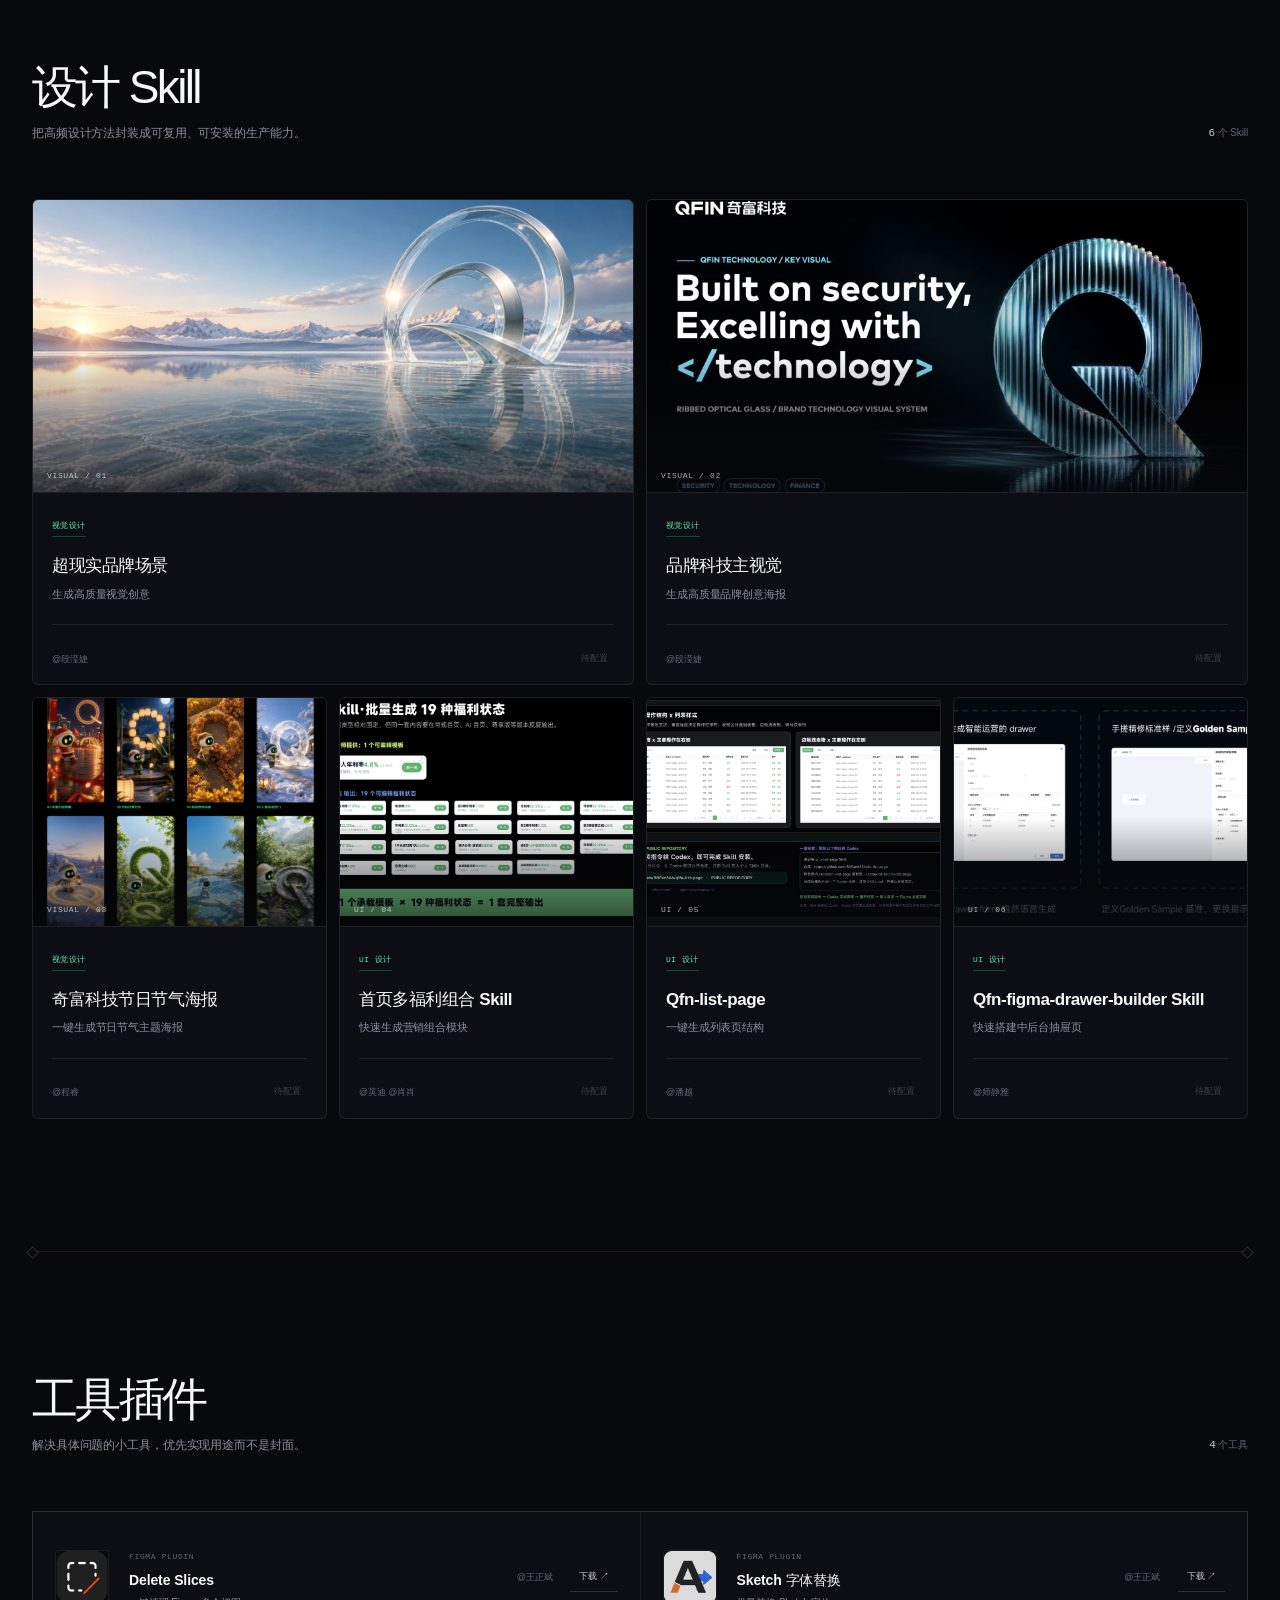
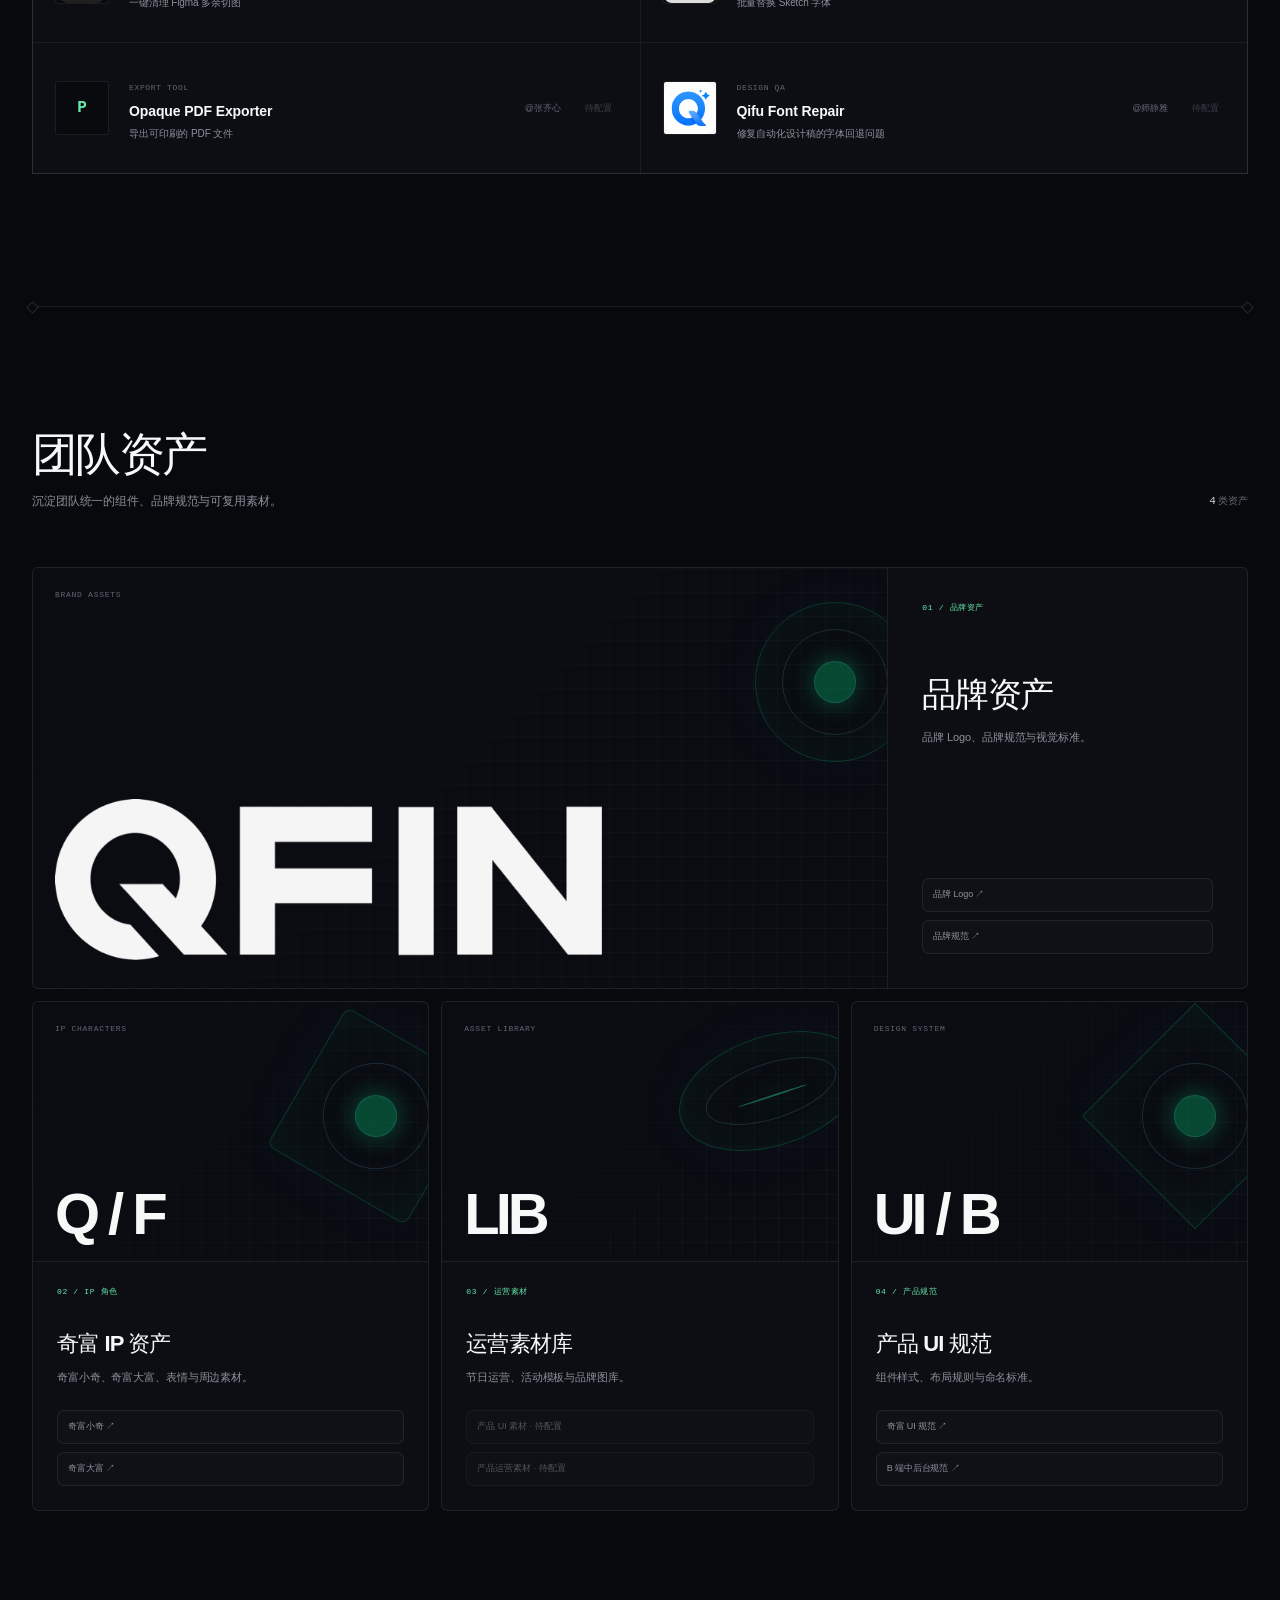
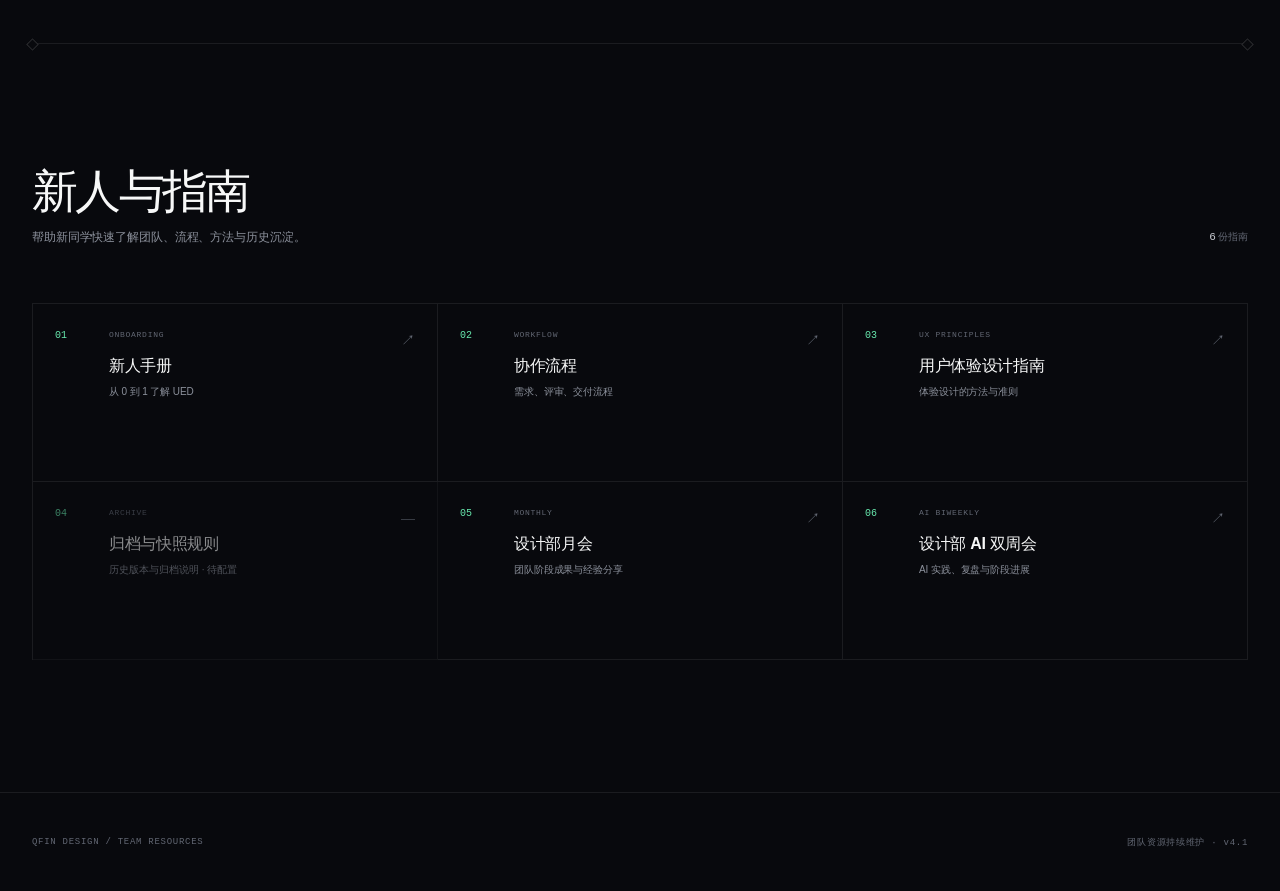
==== commit ffed544f: "Refine QFIN resource portal layout" ====
--- a/index.html
+++ b/index.html
@@ -5,9 +5,9 @@
   <meta name="viewport" content="width=device-width, initial-scale=1">
   <meta name="color-scheme" content="dark">
   <meta name="theme-color" content="#08090d">
-  <title>UED Asset Map · 奇富 UED 团队资源</title>
-  <meta name="description" content="奇富 UED 团队资源库：常用平台、设计 Skill、工具插件、团队资产与新人指南。">
-  <link rel="icon" href="data:image/svg+xml,%3Csvg xmlns='http://www.w3.org/2000/svg' viewBox='0 0 32 32'%3E%3Crect width='32' height='32' rx='8' fill='%2308090d'/%3E%3Cpath d='M9 9h6v6H9zm8 0h6v6h-6zM9 17h6v6H9zm8 0h6v6h-6z' fill='%236e72ff'/%3E%3C/svg%3E">
+  <title>QFIN Design · 团队资源平台</title>
+  <meta name="description" content="QFIN Design 团队资源平台：常用平台、设计 Skill、工具插件、团队资产与新人指南。">
+  <link rel="icon" href="data:image/svg+xml,%3Csvg xmlns='http://www.w3.org/2000/svg' viewBox='0 0 32 32'%3E%3Crect width='32' height='32' rx='9' fill='%2308090d'/%3E%3Cpath d='M16 6.5a9.5 9.5 0 1 0 6.56 16.38L26 26h-5.3l-1.9-1.72A9.5 9.5 0 0 0 16 6.5Zm0 4a5.5 5.5 0 1 1-2.17 10.55L11 18.5h5.25l2.55 2.3A5.5 5.5 0 0 1 16 10.5Z' fill='%2300c873'/%3E%3C/svg%3E">
   <link rel="stylesheet" href="styles.css">
   <script src="app.js" defer></script>
 </head>
@@ -15,48 +15,92 @@
   <a class="skip-link" href="#main-content">跳到主要内容</a>
   <header class="site-header">
     <div class="shell header-inner">
-      <a class="brand" href="#overview" aria-label="返回资源库首页"><span class="brand-mark" aria-hidden="true"><i></i><i></i><i></i><i></i></span><span><strong>UED Asset Map</strong><small>Design resources</small></span></a>
+      <a class="brand" href="#overview" aria-label="返回 QFIN Design 团队资源平台首页"><img src="assets/qfin-logo-white.png" alt="QFIN"><span><strong>Design</strong><small>Team resource platform</small></span></a>
       <label class="global-search" for="resource-search"><svg aria-hidden="true" viewBox="0 0 24 24"><circle cx="11" cy="11" r="6.5"></circle><path d="m16 16 4 4"></path></svg><input id="resource-search" type="search" autocomplete="off" placeholder="搜索资源、Skill、工具与指南" aria-describedby="search-hint"><kbd id="search-hint">/</kbd></label>
       <a class="header-link" href="https://www.figma.com/files/team/1398222232321482158/folder/603595330?fuid=974866001841861958" target="_blank" rel="noopener noreferrer">Figma <span aria-hidden="true">↗</span></a>
     </div>
   </header>
 
   <main id="main-content">
-    <section class="hero shell" id="overview" aria-label="本周推荐与最近更新">
+    <section class="hero shell" id="overview" aria-labelledby="hero-title">
       <div class="hero-grid" aria-hidden="true"></div>
-      <a class="hero-banner" href="#assets">
-        <span class="banner-copy">
-          <span class="banner-badge">本周推荐 · NEW</span>
-          <strong><span>设计资产管理规范</span><span>2.0</span></strong>
-          <span class="banner-description">从命名、归档到复用，把团队资产变成真正可搜索、可理解、可持续维护的资源。</span>
-          <span class="banner-action">查看更新内容 <b aria-hidden="true">↗</b></span>
-        </span>
-        <span class="banner-visual" aria-hidden="true">
-          <span class="visual-header"><strong>ASSET<br>SYSTEM</strong><small>V2.0 / ACTIVE</small></span>
-          <span class="visual-orbit"><i>命名</i><i>归档</i><b>ASSET</b><i>复用</i><i>维护</i></span>
-          <span class="visual-meta">27 项资源 · 5 个分类</span>
-        </span>
-      </a>
-      <aside class="hero-side" aria-label="最近更新">
-        <div class="recent-panel"><div class="panel-label"><span>最近更新</span><time datetime="2026-10-22">2026.10.22</time></div><a href="#assets"><b>01</b><span><strong>品牌科技主视觉</strong><small>新增 12 套 KV</small></span><i>↘</i></a><a href="#skills"><b>02</b><span><strong>Qfn-list-page</strong><small>适配新版组件库</small></span><i>↘</i></a><a href="#guides"><b>03</b><span><strong>协作流程</strong><small>更新项目归档说明</small></span><i>↘</i></a></div>
-      </aside>
+      <div class="hero-intro">
+        <h1 id="hero-title"><img src="assets/qfin-logo-white.png" alt="QFIN"><span>Design</span></h1>
+        <p class="hero-tagline">让好的设计，持续发生。</p>
+        <p class="hero-description">聚合项目进展、设计能力与团队资产，把已经完成的工作变成可发现、可理解、可复用的下一次起点。</p>
+        <div class="hero-actions"><a href="#projects">浏览本月项目 <span aria-hidden="true">↘</span></a><button type="button" data-focus-search>搜索全部资源</button></div>
+      </div>
+      <div class="announcement-grid" aria-label="重点更新">
+        <a class="announcement-card featured" href="#assets"><span class="announcement-label">本周推荐</span><h2>设计资产管理规范 2.0</h2><p>统一命名、归档与复用方式，让团队资产从“被保存”走向“被持续使用”。</p><time datetime="2026-10-22">2026.10.22</time><i aria-hidden="true">↗</i></a>
+        <a class="announcement-card" href="#assets"><span class="announcement-label">团队资产</span><h2>品牌科技主视觉</h2><p>新增 12 套科技方向 KV，补充品牌表达与项目参考。</p><time datetime="2026-10-22">2026.10.22</time><i aria-hidden="true">↗</i></a>
+        <a class="announcement-card" href="#skills"><span class="announcement-label">设计 Skill</span><h2>Qfn-list-page</h2><p>适配新版中后台组件库，列表页结构生成更稳定。</p><time datetime="2026-10-18">2026.10.18</time><i aria-hidden="true">↗</i></a>
+      </div>
     </section>
 
-    <div class="anchor-wrap"><nav class="anchor-nav shell" aria-label="资源模块定位"><a href="#platforms" class="active">常用平台</a><a href="#skills">设计 Skill</a><a href="#tools">工具插件</a><a href="#assets">团队资产</a><a href="#guides">新人指南</a><span class="anchor-total">共 27 项资源</span></nav></div>
-    <div class="search-feedback shell" aria-live="polite"><p class="search-status" hidden></p><div class="search-empty" hidden><span>NO RESULT</span><strong>没有找到相关资源</strong><p>换一个关键词，或按 Esc 清空搜索。</p></div></div>
-
-    <section class="resource-section shell" id="platforms" aria-labelledby="platforms-title">
-      <div class="section-heading"><div><h2 id="platforms-title">常用平台</h2><span>进入每天都会使用的设计协作与交付平台。</span></div><span class="section-count"><b class="section-visible-count">7</b> 个入口</span></div>
-      <div class="platform-grid">
-        <a class="platform-card resource-item" data-search="常用平台 Figma 设计文件 协作入口" href="https://www.figma.com/files/team/1398222232321482158/folder/603595330?fuid=974866001841861958" target="_blank" rel="noopener noreferrer"><span class="platform-icon image"><img src="assets/platform-figma.svg" alt="" loading="lazy"></span><span><strong>Figma</strong><small>设计文件与评审入口</small></span><i>↗</i></a>
-        <a class="platform-card resource-item" data-search="常用平台 蓝湖 设计稿交付 标注" href="https://lanhuapp.com/dashboard/#/item?fid=all&amp;tid=906bded2-2e16-4b1b-830f-885637f03631" target="_blank" rel="noopener noreferrer"><span class="platform-icon image"><img src="assets/platform-lanhu.svg" alt="" loading="lazy"></span><span><strong>蓝湖</strong><small>设计稿交付与标注</small></span><i>↗</i></a>
-        <a class="platform-card resource-item" data-search="常用平台 重点项目进展 项目跟踪" href="https://doc.360teams.com/sheets/rp3OV8PVEEHj8xAm/fcUlJ" target="_blank" rel="noopener noreferrer"><span class="platform-icon glyph">P</span><span><strong>重点项目进展</strong><small>团队项目状态总览</small></span><i>↗</i></a>
-        <a class="platform-card resource-item" data-search="常用平台 需求管理表 需求排期" href="https://doc.360teams.com/sheets/vVAXVn7VxBtllrqm/AMQAF" target="_blank" rel="noopener noreferrer"><span class="platform-icon glyph">D</span><span><strong>需求管理表</strong><small>需求记录与排期同步</small></span><i>↗</i></a>
-        <a class="platform-card resource-item" data-search="常用平台 AI数据盘点工具 AI 工作台" href="https://report-share.daikuan.qihoo.net/view/tmp/report-v4.html" target="_blank" rel="noopener noreferrer"><span class="platform-icon glyph accent">AI</span><span><strong>AI 数据盘点工具</strong><small>团队 AI 使用情况</small></span><i>↗</i></a>
-        <a class="platform-card resource-item" data-search="常用平台 UI验收平台 体验验收" href="https://ion-inter-94640902.figma.site/" target="_blank" rel="noopener noreferrer"><span class="platform-icon image"><img src="assets/platform-ui-review.png" alt="" loading="lazy"></span><span><strong>UI 验收平台</strong><small>还原度检查与问题跟踪</small></span><i>↗</i></a>
-        <a class="platform-card resource-item" data-search="常用平台 需求澄清平台 产品需求" href="https://confluence.daikuan.qihoo.net/pages/viewpage.action?pageId=18661324" target="_blank" rel="noopener noreferrer"><span class="platform-icon glyph">Q</span><span><strong>需求澄清平台</strong><small>前置问题与目标对齐</small></span><i>↗</i></a>
+    <section class="project-showcase resource-section shell" id="projects" aria-labelledby="projects-title">
+      <div class="project-heading">
+        <div><span>2026.10 / MONTHLY PROJECTS</span><h2 id="projects-title">本月重点项目</h2><p>从设计需求表提取五条业务线的最新项目，每类展示前三项。</p></div>
+        <a href="https://doc.360teams.com/sheets/vVAXVn7VxBtllrqm/ceWGh?site_from=im.desktop" target="_blank" rel="noopener noreferrer">查看完整进展表 <span aria-hidden="true">↗</span></a>
+      </div>
+      <div class="project-groups">
+        <article class="project-group">
+          <header><h3>借条</h3></header>
+          <div class="project-list">
+            <article class="project-item resource-item" data-search="本月项目 借条 小奇 AI 渗透率提升优化 待澄清 肖翠鸿 李英迪"><div class="project-title"><h4><a href="https://doc.360teams.com/sheets/vVAXVn7VxBtllrqm/ceWGh?site_from=im.desktop" target="_blank" rel="noopener noreferrer">小奇 AI 渗透率提升优化</a></h4><small data-status="clarifying">待澄清</small></div><div class="project-meta"><dl><div><dt>交互</dt><dd>@肖翠鸿</dd></div><div><dt>UI</dt><dd>@李英迪</dd></div></dl><div class="project-resources"><a class="project-resource" href="https://www.figma.com/files/team/1398222232321482158/folder/603595330?fuid=974866001841861958" target="_blank" rel="noopener noreferrer" aria-label="打开 Figma" title="Figma"><img src="assets/platform-figma.svg" alt=""></a><a class="project-resource" href="https://lanhuapp.com/dashboard/#/item?fid=all&amp;tid=906bded2-2e16-4b1b-830f-885637f03631" target="_blank" rel="noopener noreferrer" aria-label="打开蓝湖" title="蓝湖"><img src="assets/platform-lanhu.svg" alt=""></a></div></div></article>
+            <article class="project-item resource-item" data-search="本月项目 借条 AI Native 助力逾小助 待设计 肖翠鸿 王靓 李英迪"><div class="project-title"><h4><a href="https://doc.360teams.com/sheets/vVAXVn7VxBtllrqm/ceWGh?site_from=im.desktop" target="_blank" rel="noopener noreferrer">AI Native 助力逾小助</a></h4><small data-status="pending">待设计</small></div><div class="project-meta"><dl><div><dt>交互</dt><dd>@肖翠鸿 · @王靓</dd></div><div><dt>UI</dt><dd>@李英迪</dd></div></dl><div class="project-resources"><a class="project-resource" href="https://www.figma.com/files/team/1398222232321482158/folder/603595330?fuid=974866001841861958" target="_blank" rel="noopener noreferrer" aria-label="打开 Figma" title="Figma"><img src="assets/platform-figma.svg" alt=""></a></div></div></article>
+            <article class="project-item resource-item" data-search="本月项目 借条 企微实物奖励一期 待设计 李帅 陈旭 海豪鹏"><div class="project-title"><h4><a href="https://doc.360teams.com/sheets/vVAXVn7VxBtllrqm/ceWGh?site_from=im.desktop" target="_blank" rel="noopener noreferrer">企微实物奖励一期</a></h4><small data-status="pending">待设计</small></div><div class="project-meta"><dl><div><dt>交互</dt><dd>@李帅</dd></div><div><dt>UI</dt><dd>@陈旭 · @海豪鹏</dd></div></dl><div class="project-resources"><a class="project-resource" href="https://lanhuapp.com/dashboard/#/item?fid=all&amp;tid=906bded2-2e16-4b1b-830f-885637f03631" target="_blank" rel="noopener noreferrer" aria-label="打开蓝湖" title="蓝湖"><img src="assets/platform-lanhu.svg" alt=""></a></div></div></article>
+          </div>
+        </article>
+        <article class="project-group">
+          <header><h3>奇富生活 <small>会员</small></h3></header>
+          <div class="project-list">
+            <article class="project-item resource-item" data-search="本月项目 奇富生活 会员 智信认证新开行权 待设计 王正斌 王雪吟"><div class="project-title"><h4><a href="https://doc.360teams.com/sheets/vVAXVn7VxBtllrqm/ceWGh?site_from=im.desktop" target="_blank" rel="noopener noreferrer">智信认证新开行权</a></h4><small data-status="pending">待设计</small></div><div class="project-meta"><dl><div><dt>交互</dt><dd>@王正斌</dd></div><div><dt>UI</dt><dd>@王雪吟</dd></div></dl><div class="project-resources"><a class="project-resource" href="https://www.figma.com/files/team/1398222232321482158/folder/603595330?fuid=974866001841861958" target="_blank" rel="noopener noreferrer" aria-label="打开 Figma" title="Figma"><img src="assets/platform-figma.svg" alt=""></a></div></div></article>
+            <article class="project-item resource-item" data-search="本月项目 奇富生活 会员 付费抽卡 付费券包优化 待设计 李帅 王雪吟"><div class="project-title"><h4><a href="https://doc.360teams.com/sheets/vVAXVn7VxBtllrqm/ceWGh?site_from=im.desktop" target="_blank" rel="noopener noreferrer">付费抽卡 × 付费券包优化</a></h4><small data-status="pending">待设计</small></div><div class="project-meta"><dl><div><dt>交互</dt><dd>@李帅</dd></div><div><dt>UI</dt><dd>@王雪吟</dd></div></dl><div class="project-resources"><a class="project-resource" href="https://www.figma.com/files/team/1398222232321482158/folder/603595330?fuid=974866001841861958" target="_blank" rel="noopener noreferrer" aria-label="打开 Figma" title="Figma"><img src="assets/platform-figma.svg" alt=""></a><a class="project-resource" href="https://lanhuapp.com/dashboard/#/item?fid=all&amp;tid=906bded2-2e16-4b1b-830f-885637f03631" target="_blank" rel="noopener noreferrer" aria-label="打开蓝湖" title="蓝湖"><img src="assets/platform-lanhu.svg" alt=""></a></div></div></article>
+            <article class="project-item resource-item" data-search="本月项目 奇富生活 会员 保险权益领取链路优化 待设计 李帅 王雪吟"><div class="project-title"><h4><a href="https://doc.360teams.com/sheets/vVAXVn7VxBtllrqm/ceWGh?site_from=im.desktop" target="_blank" rel="noopener noreferrer">保险权益领取链路优化</a></h4><small data-status="pending">待设计</small></div><div class="project-meta"><dl><div><dt>交互</dt><dd>@李帅</dd></div><div><dt>UI</dt><dd>@王雪吟</dd></div></dl><div class="project-resources"><a class="project-resource" href="https://lanhuapp.com/dashboard/#/item?fid=all&amp;tid=906bded2-2e16-4b1b-830f-885637f03631" target="_blank" rel="noopener noreferrer" aria-label="打开蓝湖" title="蓝湖"><img src="assets/platform-lanhu.svg" alt=""></a></div></div></article>
+          </div>
+        </article>
+        <article class="project-group">
+          <header><h3>创新中收 <small>智信</small></h3></header>
+          <div class="project-list">
+            <article class="project-item resource-item" data-search="本月项目 创新中收 智信 个人中心 风险报告专区优化 待设计 王靓 田静"><div class="project-title"><h4><a href="https://doc.360teams.com/sheets/vVAXVn7VxBtllrqm/ceWGh?site_from=im.desktop" target="_blank" rel="noopener noreferrer">个人中心·风险报告专区优化</a></h4><small data-status="pending">待设计</small></div><div class="project-meta"><dl><div><dt>交互</dt><dd>@王靓</dd></div><div><dt>UI</dt><dd>@田静</dd></div></dl><div class="project-resources"><a class="project-resource" href="https://www.figma.com/files/team/1398222232321482158/folder/603595330?fuid=974866001841861958" target="_blank" rel="noopener noreferrer" aria-label="打开 Figma" title="Figma"><img src="assets/platform-figma.svg" alt=""></a></div></div></article>
+            <article class="project-item resource-item" data-search="本月项目 创新中收 智信 车抵 V3.0 新流程 需求暂停 王正斌 田静 海豪鹏"><div class="project-title"><h4><a href="https://doc.360teams.com/sheets/vVAXVn7VxBtllrqm/ceWGh?site_from=im.desktop" target="_blank" rel="noopener noreferrer">车抵 V3.0 新流程</a></h4><small data-status="paused">需求暂停</small></div><div class="project-meta"><dl><div><dt>交互</dt><dd>@王正斌</dd></div><div><dt>UI</dt><dd>@田静 · @海豪鹏</dd></div></dl><div class="project-resources"><a class="project-resource" href="https://www.figma.com/files/team/1398222232321482158/folder/603595330?fuid=974866001841861958" target="_blank" rel="noopener noreferrer" aria-label="打开 Figma" title="Figma"><img src="assets/platform-figma.svg" alt=""></a><a class="project-resource" href="https://lanhuapp.com/dashboard/#/item?fid=all&amp;tid=906bded2-2e16-4b1b-830f-885637f03631" target="_blank" rel="noopener noreferrer" aria-label="打开蓝湖" title="蓝湖"><img src="assets/platform-lanhu.svg" alt=""></a></div></div></article>
+            <article class="project-item resource-item" data-search="本月项目 创新中收 智信 奇车融素材调整 1023 待设计 田静 陈旭"><div class="project-title"><h4><a href="https://doc.360teams.com/sheets/vVAXVn7VxBtllrqm/ceWGh?site_from=im.desktop" target="_blank" rel="noopener noreferrer">奇车融素材调整 1023</a></h4><small data-status="pending">待设计</small></div><div class="project-meta"><dl><div><dt>交互</dt><dd>无交互稿</dd></div><div><dt>UI</dt><dd>@田静 · @陈旭</dd></div></dl><div class="project-resources"><a class="project-resource" href="https://www.figma.com/files/team/1398222232321482158/folder/603595330?fuid=974866001841861958" target="_blank" rel="noopener noreferrer" aria-label="打开 Figma" title="Figma"><img src="assets/platform-figma.svg" alt=""></a></div></div></article>
+          </div>
+        </article>
+        <article class="project-group">
+          <header><h3>中后台</h3></header>
+          <div class="project-list">
+            <article class="project-item resource-item" data-search="本月项目 中后台 企微实物奖励一期 待设计 潘越"><div class="project-title"><h4><a href="https://doc.360teams.com/sheets/vVAXVn7VxBtllrqm/ceWGh?site_from=im.desktop" target="_blank" rel="noopener noreferrer">企微实物奖励一期</a></h4><small data-status="pending">待设计</small></div><div class="project-meta"><dl><div><dt>设计</dt><dd>@潘越</dd></div></dl><div class="project-resources"><a class="project-resource" href="https://www.figma.com/files/team/1398222232321482158/folder/603595330?fuid=974866001841861958" target="_blank" rel="noopener noreferrer" aria-label="打开 Figma" title="Figma"><img src="assets/platform-figma.svg" alt=""></a></div></div></article>
+            <article class="project-item resource-item" data-search="本月项目 中后台 奇易融官网迭代 待设计 潘越"><div class="project-title"><h4><a href="https://doc.360teams.com/sheets/vVAXVn7VxBtllrqm/ceWGh?site_from=im.desktop" target="_blank" rel="noopener noreferrer">奇易融官网迭代</a></h4><small data-status="pending">待设计</small></div><div class="project-meta"><dl><div><dt>设计</dt><dd>@潘越</dd></div></dl><div class="project-resources"><a class="project-resource" href="https://www.figma.com/files/team/1398222232321482158/folder/603595330?fuid=974866001841861958" target="_blank" rel="noopener noreferrer" aria-label="打开 Figma" title="Figma"><img src="assets/platform-figma.svg" alt=""></a></div></div></article>
+            <article class="project-item resource-item" data-search="本月项目 中后台 新增车辆估值工具 设计中 潘越"><div class="project-title"><h4><a href="https://doc.360teams.com/sheets/vVAXVn7VxBtllrqm/ceWGh?site_from=im.desktop" target="_blank" rel="noopener noreferrer">新增车辆估值工具</a></h4><small data-status="active">设计中</small></div><div class="project-meta"><dl><div><dt>设计</dt><dd>@潘越</dd></div></dl><div class="project-resources"><a class="project-resource" href="https://www.figma.com/files/team/1398222232321482158/folder/603595330?fuid=974866001841861958" target="_blank" rel="noopener noreferrer" aria-label="打开 Figma" title="Figma"><img src="assets/platform-figma.svg" alt=""></a><a class="project-resource" href="https://lanhuapp.com/dashboard/#/item?fid=all&amp;tid=906bded2-2e16-4b1b-830f-885637f03631" target="_blank" rel="noopener noreferrer" aria-label="打开蓝湖" title="蓝湖"><img src="assets/platform-lanhu.svg" alt=""></a></div></div></article>
+          </div>
+        </article>
+        <article class="project-group">
+          <header><h3>品牌＋运营＋企业</h3></header>
+          <div class="project-list">
+            <article class="project-item resource-item" data-search="本月项目 品牌 运营 企业 新人福利活动页 上下架图 待设计 段滢婕"><div class="project-title"><h4><a href="https://doc.360teams.com/sheets/vVAXVn7VxBtllrqm/ceWGh?site_from=im.desktop" target="_blank" rel="noopener noreferrer">新人福利活动页上下架图</a></h4><small data-status="pending">待设计</small></div><div class="project-meta"><dl><div><dt>视觉</dt><dd>@段滢婕</dd></div></dl><div class="project-resources"><a class="project-resource" href="https://www.figma.com/files/team/1398222232321482158/folder/603595330?fuid=974866001841861958" target="_blank" rel="noopener noreferrer" aria-label="打开 Figma" title="Figma"><img src="assets/platform-figma.svg" alt=""></a><a class="project-resource" href="https://lanhuapp.com/dashboard/#/item?fid=all&amp;tid=906bded2-2e16-4b1b-830f-885637f03631" target="_blank" rel="noopener noreferrer" aria-label="打开蓝湖" title="蓝湖"><img src="assets/platform-lanhu.svg" alt=""></a></div></div></article>
+            <article class="project-item resource-item" data-search="本月项目 品牌 运营 企业 10 月大促设计 已上线 段滢婕"><div class="project-title"><h4><a href="https://doc.360teams.com/sheets/vVAXVn7VxBtllrqm/ceWGh?site_from=im.desktop" target="_blank" rel="noopener noreferrer">10 月大促设计</a></h4><small data-status="done">已上线</small></div><div class="project-meta"><dl><div><dt>视觉</dt><dd>@段滢婕</dd></div></dl><div class="project-resources"><a class="project-resource" href="https://www.figma.com/files/team/1398222232321482158/folder/603595330?fuid=974866001841861958" target="_blank" rel="noopener noreferrer" aria-label="打开 Figma" title="Figma"><img src="assets/platform-figma.svg" alt=""></a></div></div></article>
+            <article class="project-item resource-item" data-search="本月项目 品牌 运营 企业 Toprun 招募海报 已上线 段滢婕"><div class="project-title"><h4><a href="https://doc.360teams.com/sheets/vVAXVn7VxBtllrqm/ceWGh?site_from=im.desktop" target="_blank" rel="noopener noreferrer">Toprun 招募海报</a></h4><small data-status="done">已上线</small></div><div class="project-meta"><dl><div><dt>视觉</dt><dd>@段滢婕</dd></div></dl><div class="project-resources"><a class="project-resource" href="https://www.figma.com/files/team/1398222232321482158/folder/603595330?fuid=974866001841861958" target="_blank" rel="noopener noreferrer" aria-label="打开 Figma" title="Figma"><img src="assets/platform-figma.svg" alt=""></a></div></div></article>
+          </div>
+        </article>
       </div>
     </section>
+
+    <section class="platform-band shell resource-section" id="platforms" aria-label="常用平台">
+      <span class="platform-band-label">常用平台</span>
+      <div class="platform-grid">
+        <a class="platform-card resource-item" data-search="常用平台 Figma 设计文件 协作入口" href="https://www.figma.com/files/team/1398222232321482158/folder/603595330?fuid=974866001841861958" target="_blank" rel="noopener noreferrer"><span class="platform-symbol platform-symbol-brand" aria-hidden="true"><img src="assets/platform-figma.svg" alt=""></span><span><strong>Figma</strong><small>设计文件与评审入口</small></span></a>
+        <a class="platform-card resource-item" data-search="常用平台 蓝湖 设计稿交付 标注" href="https://lanhuapp.com/dashboard/#/item?fid=all&amp;tid=906bded2-2e16-4b1b-830f-885637f03631" target="_blank" rel="noopener noreferrer"><span class="platform-symbol platform-symbol-brand" aria-hidden="true"><img src="assets/platform-lanhu.svg" alt=""></span><span><strong>蓝湖</strong><small>设计稿交付与标注</small></span></a>
+        <a class="platform-card resource-item" data-search="常用平台 重点项目进展 项目跟踪" href="https://doc.360teams.com/sheets/rp3OV8PVEEHj8xAm/fcUlJ" target="_blank" rel="noopener noreferrer"><span class="platform-symbol" aria-hidden="true"><svg viewBox="0 0 24 24"><path d="M4 6h2M10 6h10M4 12h2M10 12h10M4 18h2M10 18h10"></path><path d="m4 12 1.2 1.2L7 11.4"></path></svg></span><span><strong>重点项目进展</strong><small>团队项目状态总览</small></span></a>
+        <a class="platform-card resource-item" data-search="常用平台 需求管理表 需求排期" href="https://doc.360teams.com/sheets/vVAXVn7VxBtllrqm/AMQAF" target="_blank" rel="noopener noreferrer"><span class="platform-symbol" aria-hidden="true"><svg viewBox="0 0 24 24"><path d="M6 3.5h8l4 4V20H6zM14 3.5V8h4M9 12h6M9 16h6"></path></svg></span><span><strong>需求管理表</strong><small>需求记录与排期同步</small></span></a>
+        <a class="platform-card resource-item" data-search="常用平台 AI数据盘点工具 AI 工作台" href="https://report-share.daikuan.qihoo.net/view/tmp/report-v4.html" target="_blank" rel="noopener noreferrer"><span class="platform-symbol" aria-hidden="true"><svg viewBox="0 0 24 24"><path d="M4 20h16M6 17v-5M11 17V7M16 17v-8M21 17V4"></path></svg></span><span><strong>AI 数据盘点工具</strong><small>团队 AI 使用情况</small></span></a>
+        <a class="platform-card resource-item" data-search="常用平台 UI验收平台 体验验收" href="https://ion-inter-94640902.figma.site/" target="_blank" rel="noopener noreferrer"><span class="platform-symbol" aria-hidden="true"><svg viewBox="0 0 24 24"><circle cx="12" cy="12" r="8"></circle><path d="m8.5 12 2.2 2.2 4.8-5M12 2v2M12 20v2M2 12h2M20 12h2"></path></svg></span><span><strong>UI 验收平台</strong><small>还原度检查与问题跟踪</small></span></a>
+        <a class="platform-card resource-item" data-search="常用平台 需求澄清平台 产品需求" href="https://confluence.daikuan.qihoo.net/pages/viewpage.action?pageId=18661324" target="_blank" rel="noopener noreferrer"><span class="platform-symbol" aria-hidden="true"><svg viewBox="0 0 24 24"><path d="M4 5h16v11H9l-5 4z"></path><path d="M9 10h6M9 13h4"></path></svg></span><span><strong>需求澄清平台</strong><small>前置问题与目标对齐</small></span></a>
+      </div>
+    </section>
+
+    <div class="anchor-wrap"><nav class="anchor-nav shell" aria-label="资源模块定位"><a href="#platforms" class="active">常用平台</a><a href="#skills">设计 Skill</a><a href="#tools">工具插件</a><a href="#assets">团队资产</a><a href="#guides">新人指南</a><span class="anchor-total">15 个项目 · 27 项资源</span></nav></div>
+    <div class="search-feedback shell" aria-live="polite"><p class="search-status" hidden></p><div class="search-empty" hidden><span>NO RESULT</span><strong>没有找到相关资源</strong><p>换一个关键词，或按 Esc 清空搜索。</p></div></div>
 
     <section class="resource-section shell" id="skills" aria-labelledby="skills-title">
       <div class="section-heading"><div><h2 id="skills-title">设计 Skill</h2><span>把高频设计方法封装成可复用、可安装的生产能力。</span></div><span class="section-count"><b class="section-visible-count">6</b> 个 Skill</span></div>
@@ -83,7 +127,7 @@
     <section class="resource-section shell" id="assets" aria-labelledby="assets-title">
       <div class="section-heading"><div><h2 id="assets-title">团队资产</h2><span>沉淀团队统一的组件、品牌规范与可复用素材。</span></div><span class="section-count"><b class="section-visible-count">4</b> 类资产</span></div>
       <div class="assets-grid">
-        <article class="team-asset resource-item" data-search="团队资产 品牌资产 品牌logo 品牌规范 BRAND QFIN"><div class="asset-art asset-brand"><small>BRAND ASSETS</small><strong>QFIN</strong><span aria-hidden="true"></span></div><div class="asset-info"><span>01 / 品牌资产</span><h3>品牌资产</h3><p>品牌 Logo、品牌规范与视觉标准。</p><footer><a href="https://confluence.daikuan.qihoo.net/pages/viewpage.action?pageId=32064948" target="_blank" rel="noopener noreferrer">品牌 Logo ↗</a><a href="https://confluence.daikuan.qihoo.net/pages/viewpage.action?pageId=58755913" target="_blank" rel="noopener noreferrer">品牌规范 ↗</a></footer></div></article>
+        <article class="team-asset resource-item" data-search="团队资产 品牌资产 品牌logo 品牌规范 BRAND QFIN"><div class="asset-art asset-brand"><small>BRAND ASSETS</small><img src="assets/qfin-logo-white.png" alt="QFIN 品牌 Logo" loading="lazy"><span aria-hidden="true"></span></div><div class="asset-info"><span>01 / 品牌资产</span><h3>品牌资产</h3><p>品牌 Logo、品牌规范与视觉标准。</p><footer><a href="https://confluence.daikuan.qihoo.net/pages/viewpage.action?pageId=32064948" target="_blank" rel="noopener noreferrer">品牌 Logo ↗</a><a href="https://confluence.daikuan.qihoo.net/pages/viewpage.action?pageId=58755913" target="_blank" rel="noopener noreferrer">品牌规范 ↗</a></footer></div></article>
         <article class="team-asset resource-item" data-search="团队资产 IP角色 奇富小奇 奇富大富 表情 周边"><div class="asset-art asset-ip"><small>IP CHARACTERS</small><strong>Q / F</strong><span aria-hidden="true"></span></div><div class="asset-info"><span>02 / IP 角色</span><h3>奇富 IP 资产</h3><p>奇富小奇、奇富大富、表情与周边素材。</p><footer><a href="https://mastergo.com/file/188840481567326?fileOpenFrom=project&amp;page_id=M" target="_blank" rel="noopener noreferrer">奇富小奇 ↗</a><a href="https://mastergo.com/file/188840481567326?fileOpenFrom=project&amp;page_id=M" target="_blank" rel="noopener noreferrer">奇富大富 ↗</a></footer></div></article>
         <article class="team-asset resource-item" data-search="团队资产 运营素材库 产品UI素材 产品运营素材 节日活动模板"><div class="asset-art asset-library"><small>ASSET LIBRARY</small><strong>LIB</strong><span aria-hidden="true"></span></div><div class="asset-info"><span>03 / 运营素材</span><h3>运营素材库</h3><p>节日运营、活动模板与品牌图库。</p><footer><button type="button" aria-disabled="true">产品 UI 素材 · 待配置</button><button type="button" aria-disabled="true">产品运营素材 · 待配置</button></footer></div></article>
         <article class="team-asset resource-item" data-search="团队资产 产品UI规范 奇富UI产品设计规范 B端中后台设计规范 组件库"><div class="asset-art asset-system"><small>DESIGN SYSTEM</small><strong>UI / B</strong><span aria-hidden="true"></span></div><div class="asset-info"><span>04 / 产品规范</span><h3>产品 UI 规范</h3><p>组件样式、布局规则与命名标准。</p><footer><a href="https://www.figma.com/design/vf2R7UnumMalicVorK7BrY/%E7%BB%84%E4%BB%B6%E5%BA%93?node-id=0-1&amp;t=fd3UyRm64tkcTmXO-1" target="_blank" rel="noopener noreferrer">奇富 UI 规范 ↗</a><a href="https://www.figma.com/design/gTV3VdC6a5e9vpkRHIZSXA/%E5%A5%87%E5%AF%8C%E7%A7%91%E6%8A%80%E4%B8%AD%E5%90%8E%E5%8F%B0%E7%BB%84%E4%BB%B6%E5%BA%93-%E6%96%B0?node-id=4-2&amp;t=qykiw1X4r7sZTBSN-1" target="_blank" rel="noopener noreferrer">B 端中后台规范 ↗</a></footer></div></article>
@@ -103,6 +147,6 @@
     </section>
   </main>
 
-  <footer class="site-footer"><div class="shell"><span>UED / DESIGN RESOURCES</span><span>团队资源持续维护 · v4.0</span></div></footer>
+  <footer class="site-footer"><div class="shell"><span>QFIN DESIGN / TEAM RESOURCES</span><span>团队资源持续维护 · v4.1</span></div></footer>
 </body>
 </html>
--- a/styles.css
+++ b/styles.css
@@ -1,19 +1,20 @@
 :root {
   color-scheme: dark;
   --bg: #08090d;
-  --surface: #0d0f15;
-  --surface-raised: #11141c;
-  --surface-hover: #151925;
-  --text: #f4f4f6;
-  --text-soft: #c4c6ce;
-  --muted: #858995;
-  --quiet: #5f6370;
-  --accent: #6e72ff;
-  --accent-soft: #9a9dff;
-  --cyan: #72d4ff;
-  --green: #61e5b9;
+  --surface: #0c0e13;
+  --surface-raised: #101319;
+  --surface-hover: #141820;
+  --text: #f7f8f8;
+  --text-soft: #c9ccd2;
+  --muted: #8b909b;
+  --quiet: #626773;
+  --accent: #00c873;
+  --accent-soft: #67e8ad;
+  --cyan: #6bc7ff;
+  --violet: #7d82ff;
+  --green: #00c873;
   --line: rgba(255, 255, 255, .08);
-  --line-strong: rgba(255, 255, 255, .15);
+  --line-strong: rgba(255, 255, 255, .14);
   --header-height: 65px;
   --anchor-height: 62px;
   --radius: 6px;
@@ -28,7 +29,8 @@
   margin: 0;
   min-width: 320px;
   background:
-    radial-gradient(circle at 78% -8%, rgba(110, 114, 255, .10), transparent 27rem),
+    radial-gradient(circle at 72% -10%, rgba(72, 91, 180, .18), transparent 34rem),
+    radial-gradient(circle at 20% 12%, rgba(0, 200, 115, .055), transparent 27rem),
     var(--bg);
   color: var(--text);
   font-family: var(--sans);
@@ -43,12 +45,22 @@
   inset: 0;
   z-index: -1;
   pointer-events: none;
-  opacity: .23;
+  opacity: .2;
   background-image:
     linear-gradient(rgba(255,255,255,.025) 1px, transparent 1px),
     linear-gradient(90deg, rgba(255,255,255,.025) 1px, transparent 1px);
-  background-size: 64px 64px;
+  background-size: 72px 72px;
   mask-image: linear-gradient(to bottom, #000 0, transparent 58rem);
+}
+body::after {
+  content: "";
+  position: fixed;
+  inset: 0;
+  z-index: -1;
+  pointer-events: none;
+  background:
+    linear-gradient(180deg, rgba(11, 15, 28, .52), transparent 42rem),
+    radial-gradient(ellipse 42% 22% at 68% 0%, rgba(82, 97, 190, .12), transparent 72%);
 }
 
 a { color: inherit; text-decoration: none; }
@@ -56,9 +68,9 @@
 button { color: inherit; }
 img { display: block; max-width: 100%; }
 [hidden] { display: none !important; }
-::selection { color: #fff; background: rgba(110, 114, 255, .6); }
+::selection { color: #04110b; background: rgba(103, 232, 173, .9); }
 :focus-visible { outline: 2px solid var(--accent-soft); outline-offset: 3px; }
-.shell { width: min(1320px, calc(100% - 64px)); margin-inline: auto; }
+.shell { width: min(1360px, calc(100% - 64px)); margin-inline: auto; }
 .skip-link { position: fixed; left: 20px; top: -60px; z-index: 100; padding: 9px 13px; border-radius: 8px; background: var(--text); color: var(--bg); font-weight: 650; }
 .skip-link:focus { top: 16px; }
 
@@ -68,8 +80,8 @@
   z-index: 40;
   height: var(--header-height);
   border-bottom: 1px solid var(--line);
-  background: rgba(8, 9, 13, .78);
-  backdrop-filter: blur(18px) saturate(130%);
+  background: rgba(8, 9, 13, .74);
+  backdrop-filter: blur(22px) saturate(125%);
 }
 .site-header::after {
   content: "";
@@ -78,20 +90,18 @@
   bottom: -1px;
   width: calc(var(--scroll-progress) * 100%);
   height: 1px;
-  background: linear-gradient(90deg, var(--accent), var(--cyan));
-  box-shadow: 0 0 14px rgba(110, 114, 255, .8);
+  background: linear-gradient(90deg, var(--accent), var(--cyan), var(--violet));
+  box-shadow: 0 0 16px rgba(0, 200, 115, .58);
 }
 .header-inner { height: 100%; display: grid; grid-template-columns: 1fr minmax(300px, 440px) 1fr; gap: 24px; align-items: center; }
-.brand { justify-self: start; display: inline-flex; align-items: center; gap: 12px; }
-.brand-mark { width: 27px; height: 27px; display: grid; grid-template-columns: 1fr 1fr; gap: 3px; padding: 4px; border: 1px solid var(--line-strong); border-radius: 3px; background: rgba(255,255,255,.025); transform: rotate(45deg); }
-.brand-mark i { border-radius: 1px; background: var(--text-soft); }
-.brand-mark i:last-child { background: var(--accent); box-shadow: 0 0 8px rgba(110,114,255,.7); }
+.brand { justify-self: start; display: inline-flex; align-items: center; gap: 13px; }
+.brand > img { width: 76px; height: auto; opacity: .96; }
 .brand strong, .brand small { display: block; }
-.brand strong { font-size: 13px; line-height: 1.15; letter-spacing: -.015em; }
-.brand small { margin-top: 3px; color: var(--quiet); font: 9px var(--mono); letter-spacing: .09em; text-transform: uppercase; }
+.brand strong { font-size: 12px; line-height: 1; letter-spacing: .01em; font-weight: 570; }
+.brand small { margin-top: 4px; color: var(--quiet); font: 8px var(--mono); letter-spacing: .08em; text-transform: uppercase; }
 
 .global-search { height: 37px; display: grid; grid-template-columns: 18px 1fr auto; gap: 9px; align-items: center; padding: 0 11px; border: 1px solid var(--line); border-radius: 5px; background: rgba(255,255,255,.025); color: var(--quiet); transition: border-color .2s ease, background .2s ease, box-shadow .2s ease; }
-.global-search:focus-within { border-color: rgba(110,114,255,.55); background: rgba(110,114,255,.045); box-shadow: 0 0 0 3px rgba(110,114,255,.08), 0 0 28px rgba(110,114,255,.08); }
+.global-search:focus-within { border-color: rgba(0,200,115,.45); background: rgba(0,200,115,.035); box-shadow: 0 0 0 3px rgba(0,200,115,.065), 0 0 28px rgba(0,200,115,.06); }
 .global-search svg { width: 17px; fill: none; stroke: currentColor; stroke-width: 1.7; stroke-linecap: round; }
 .global-search input { width: 100%; border: 0; outline: 0; background: transparent; color: var(--text); font-size: 12px; }
 .global-search input::placeholder { color: var(--quiet); }
@@ -100,51 +110,74 @@
 .header-link:hover { color: var(--text); }
 .header-link span { color: var(--accent-soft); }
 
-.hero { position: relative; min-height: 620px; display: grid; grid-template-columns: minmax(0, 1.72fr) minmax(320px, .72fr); gap: 1px; align-items: center; overflow: hidden; padding: 84px clamp(24px, 4.2vw, 68px); border-inline: 1px solid var(--line); background: rgba(255,255,255,.006); }
+.hero { --pointer-x: 68%; --pointer-y: 22%; position: relative; min-height: 760px; overflow: hidden; padding: 108px clamp(28px, 5vw, 80px) 68px; border-inline: 1px solid var(--line); background: radial-gradient(circle at var(--pointer-x) var(--pointer-y), rgba(79,95,187,.12), transparent 28rem), rgba(255,255,255,.006); }
 .hero::before, .hero::after { content: ""; position: absolute; pointer-events: none; }
-.hero::before { inset: 72px 0 auto; height: 1px; background: linear-gradient(90deg, transparent, var(--line-strong) 16%, var(--line-strong) 84%, transparent); }
-.hero::after { width: 660px; height: 660px; right: -220px; top: 12px; border: 1px solid rgba(110,114,255,.14); border-radius: 50%; box-shadow: 0 0 120px rgba(110,114,255,.06), inset 0 0 120px rgba(110,114,255,.04); }
-.hero-grid { position: absolute; inset: 0; pointer-events: none; opacity: .48; background-image: linear-gradient(rgba(255,255,255,.025) 1px, transparent 1px), linear-gradient(90deg, rgba(255,255,255,.025) 1px, transparent 1px); background-size: 80px 80px; mask-image: radial-gradient(circle at 73% 48%, #000, transparent 64%); }
-.hero-banner, .hero-side { position: relative; z-index: 2; }
-.hero-banner { min-height: 452px; display: grid; grid-template-columns: minmax(0,1.2fr) minmax(240px,.8fr); gap: clamp(30px, 4vw, 64px); align-items: center; padding: clamp(36px,4vw,56px); overflow: hidden; border: 1px solid rgba(114,212,255,.16); border-radius: 4px 0 0 4px; background: radial-gradient(circle at 78% 32%, rgba(59,228,165,.11), transparent 25%), radial-gradient(circle at 12% 110%, rgba(110,114,255,.14), transparent 40%), #07100e; box-shadow: inset 0 1px 0 rgba(255,255,255,.045), 0 30px 80px rgba(0,0,0,.2); transition: border-color .25s ease, transform .25s ease, box-shadow .25s ease; }
-.hero-banner::before { content: ""; position: absolute; inset: 0; pointer-events: none; opacity: .32; background-image: linear-gradient(rgba(106,255,183,.055) 1px, transparent 1px), linear-gradient(90deg, rgba(106,255,183,.055) 1px, transparent 1px); background-size: 42px 42px; mask-image: linear-gradient(100deg, transparent 20%, #000 68%, transparent); }
-.hero-banner::after { content: ""; position: absolute; width: 520px; height: 1px; right: -84px; top: 49%; background: linear-gradient(90deg, transparent, rgba(114,212,255,.55), transparent); transform: rotate(-28deg); box-shadow: 0 0 16px rgba(114,212,255,.25); }
-.hero-banner:hover { transform: translateY(-2px); border-color: rgba(114,212,255,.34); box-shadow: inset 0 1px 0 rgba(255,255,255,.06), 0 38px 90px rgba(0,0,0,.3), 0 0 54px rgba(110,114,255,.06); }
-.banner-copy, .banner-visual { position: relative; z-index: 1; display: flex; flex-direction: column; }
-.banner-badge { align-self: flex-start; padding: 7px 9px; border: 1px solid rgba(97,229,185,.32); border-radius: 2px; background: rgba(97,229,185,.06); color: #83efc9; font: 600 9px var(--mono); letter-spacing: .06em; }
-.banner-copy > strong { display: block; margin-top: 28px; color: #f2f7f5; font-size: clamp(40px,3.55vw,54px); line-height: 1.02; letter-spacing: -.065em; font-weight: 590; }
-.banner-copy > strong span { display: block; }
-.banner-copy > strong span:first-child { white-space: nowrap; }
-.banner-description { max-width: 540px; margin-top: 22px; color: rgba(229,242,235,.56); font-size: 13px; line-height: 1.8; }
-.banner-action { align-self: flex-start; display: inline-flex; gap: 10px; align-items: center; margin-top: 30px; padding-bottom: 7px; border-bottom: 1px solid rgba(97,229,185,.5); color: #9cf2d3; font-size: 10px; font-weight: 570; }
-.banner-action b { font-weight: 500; transition: transform .2s ease; }
-.hero-banner:hover .banner-action b { transform: translate(2px,-2px); }
-.banner-visual { min-height: 320px; justify-content: space-between; padding: 24px; border: 1px solid rgba(114,212,255,.22); border-radius: 3px; background: linear-gradient(145deg,rgba(15,35,31,.9),rgba(8,14,20,.94)); color: #e7fff5; box-shadow: inset 0 0 70px rgba(97,229,185,.035), 0 0 65px rgba(43,232,139,.05); }
-.visual-header { display: flex; justify-content: space-between; align-items: flex-start; }
-.visual-header > strong { font-size: clamp(28px,2.5vw,38px); line-height: .9; letter-spacing: -.055em; font-weight: 620; }
-.visual-header > small { color: rgba(156,242,211,.58); font: 8px var(--mono); letter-spacing: .08em; }
-.visual-orbit { position: relative; min-height: 154px; display: grid; grid-template-columns: 1fr 1fr; gap: 1px; align-content: stretch; border: 1px solid rgba(114,212,255,.14); background: radial-gradient(circle at center, rgba(97,229,185,.22) 0 4%, transparent 4.5% 18%, rgba(114,212,255,.12) 18.5% 19%, transparent 19.5% 34%, rgba(110,114,255,.13) 34.5% 35%, transparent 35.5%), rgba(255,255,255,.012); }
-.visual-orbit::before, .visual-orbit::after { content: ""; position: absolute; background: rgba(114,212,255,.12); }
-.visual-orbit::before { left: 50%; top: 0; bottom: 0; width: 1px; }
-.visual-orbit::after { left: 0; right: 0; top: 50%; height: 1px; }
-.visual-orbit i { z-index: 1; padding: 10px; color: rgba(231,255,245,.44); font: normal 8px var(--mono); letter-spacing: .08em; }
-.visual-orbit i:nth-of-type(2), .visual-orbit i:nth-of-type(4) { text-align: right; }
-.visual-orbit i:nth-of-type(n+3) { align-self: end; }
-.visual-orbit b { position: absolute; z-index: 2; left: 50%; top: 50%; padding: 6px 8px; border: 1px solid rgba(97,229,185,.24); background: #09130f; color: #9cf2d3; font: 500 8px var(--mono); letter-spacing: .12em; transform: translate(-50%,-50%); box-shadow: 0 0 24px rgba(97,229,185,.14); }
-.visual-meta { padding-top: 14px; border-top: 1px solid rgba(114,212,255,.14); color: rgba(231,255,245,.48); font: 8px var(--mono); letter-spacing: .08em; text-align: right; }
-
-.hero-side { min-width: 0; }
-.recent-panel { min-height: 452px; display: flex; flex-direction: column; padding: 14px 26px; border: 1px solid var(--line); border-left: 0; border-radius: 0 4px 4px 0; background: rgba(13,15,21,.86); box-shadow: inset 0 1px 0 rgba(255,255,255,.025); backdrop-filter: blur(12px); }
-.panel-label { min-height: 42px; display: flex; justify-content: space-between; align-items: center; border-bottom: 1px solid var(--line); color: var(--quiet); font: 9px var(--mono); letter-spacing: .08em; }
-.recent-panel > a { flex: 1; min-height: 76px; display: grid; grid-template-columns: 28px 1fr auto; gap: 12px; align-items: center; border-bottom: 1px solid var(--line); transition: padding .2s ease, background .2s ease; }
-.recent-panel > a:hover { padding-inline: 8px; background: linear-gradient(90deg, rgba(110,114,255,.055), transparent); }
-.recent-panel > a:last-child { border-bottom: 0; }
-.recent-panel > a > b { color: var(--accent-soft); font: 10px var(--mono); }
-.recent-panel strong, .recent-panel small { display: block; }
-.recent-panel strong { color: var(--text-soft); font-size: 11px; font-weight: 550; }
-.recent-panel small { margin-top: 3px; color: var(--quiet); font-size: 9px; }
-.recent-panel > a > i { color: var(--quiet); font-style: normal; transition: color .2s ease, transform .2s ease; }
-.recent-panel > a:hover > i { color: var(--accent-soft); transform: translate(2px, 2px); }
+.hero::before { width: 720px; height: 720px; left: 50%; top: -420px; border: 1px solid rgba(0,200,115,.11); border-radius: 50%; transform: translateX(-50%); box-shadow: 0 0 150px rgba(70,85,180,.09), inset 0 0 120px rgba(0,200,115,.035); }
+.hero::after { inset: auto 8% 0; height: 1px; background: linear-gradient(90deg, transparent, var(--line-strong) 18%, var(--line-strong) 82%, transparent); }
+.hero-grid { position: absolute; inset: 0; pointer-events: none; opacity: .42; background-image: linear-gradient(rgba(255,255,255,.024) 1px, transparent 1px), linear-gradient(90deg, rgba(255,255,255,.024) 1px, transparent 1px); background-size: 72px 72px; mask-image: radial-gradient(ellipse 65% 62% at 50% 28%, #000, transparent 78%); }
+.hero-intro { position: relative; z-index: 2; max-width: 920px; margin-inline: auto; text-align: center; }
+.hero-intro h1 { display: inline-flex; align-items: center; justify-content: center; gap: clamp(18px,2.2vw,32px); margin: 0; font-size: clamp(72px,7.8vw,108px); line-height: .88; letter-spacing: -.068em; font-weight: 650; text-wrap: balance; }
+.hero-intro h1 img { width: auto; height: .84em; flex: 0 0 auto; }
+.hero-intro h1 span { display: block; transform: translateY(-.015em); }
+.hero-tagline { margin: 28px 0 0; color: var(--text-soft); font-size: clamp(23px, 2.2vw, 32px); line-height: 1.3; letter-spacing: -.04em; font-weight: 440; }
+.hero-description { max-width: 700px; margin: 18px auto 0; color: var(--muted); font-size: 13px; line-height: 1.8; text-wrap: pretty; }
+.hero-actions { display: flex; justify-content: center; gap: 10px; margin-top: 30px; }
+.hero-actions a, .hero-actions button { min-height: 40px; display: inline-flex; align-items: center; justify-content: center; gap: 9px; padding: 0 17px; border: 1px solid var(--line-strong); border-radius: 5px; background: rgba(255,255,255,.025); color: var(--text-soft); font-size: 11px; cursor: pointer; transition: transform .2s ease, border-color .2s ease, background .2s ease, color .2s ease; }
+.hero-actions a { border-color: rgba(0,200,115,.28); background: rgba(0,200,115,.09); color: #b4f4d7; }
+.hero-actions a:hover, .hero-actions button:hover { transform: translateY(-2px); border-color: rgba(103,232,173,.32); background: rgba(0,200,115,.08); color: #fff; }
+.announcement-grid { position: relative; z-index: 2; display: grid; grid-template-columns: repeat(3,minmax(0,1fr)); gap: 12px; margin-top: 72px; }
+.announcement-card { position: relative; min-height: 190px; display: flex; flex-direction: column; padding: 24px; overflow: hidden; border: 1px solid var(--line); border-radius: 6px; background: rgba(12,14,19,.78); box-shadow: inset 0 1px 0 rgba(255,255,255,.025); backdrop-filter: blur(14px); transition: transform .26s cubic-bezier(.16,1,.3,1), border-color .26s ease, background .26s ease; }
+.announcement-card::before { content: ""; position: absolute; inset: 0; pointer-events: none; opacity: 0; background: radial-gradient(circle at 75% 0%, rgba(0,200,115,.11), transparent 42%); transition: opacity .25s ease; }
+.announcement-card:hover { transform: translateY(-4px); border-color: rgba(103,232,173,.22); background: rgba(15,18,24,.92); }
+.announcement-card:hover::before, .announcement-card.featured::before { opacity: 1; }
+.announcement-card.featured { border-color: rgba(0,200,115,.2); }
+.announcement-label { position: relative; z-index: 1; color: var(--accent-soft); font: 500 8px var(--mono); letter-spacing: .08em; }
+.announcement-card h2 { position: relative; z-index: 1; margin: 26px 0 0; max-width: 90%; font-size: 17px; line-height: 1.3; letter-spacing: -.03em; font-weight: 560; }
+.announcement-card p { position: relative; z-index: 1; margin: 8px 0 0; max-width: 92%; color: var(--muted); font-size: 10px; line-height: 1.7; }
+.announcement-card time { position: relative; z-index: 1; margin-top: auto; padding-top: 18px; color: var(--quiet); font: 8px var(--mono); letter-spacing: .06em; }
+.announcement-card i { position: absolute; right: 20px; top: 20px; color: var(--quiet); font-style: normal; transition: color .2s ease, transform .2s ease; }
+.announcement-card:hover i { color: var(--accent-soft); transform: translate(2px,-2px); }
+
+.project-showcase.resource-section { padding: 54px 0 8px; border-top: 0; }
+.project-showcase.resource-section::before, .project-showcase.resource-section::after { display: none; }
+.project-heading { display: grid; grid-template-columns: minmax(0,1fr) auto; gap: 32px; align-items: end; margin-bottom: 28px; }
+.project-heading > div > span { color: var(--accent-soft); font: 500 8px var(--mono); letter-spacing: .1em; }
+.project-heading h2 { margin: 9px 0 0; font-size: clamp(28px,3vw,42px); line-height: 1; letter-spacing: -.05em; font-weight: 540; }
+.project-heading p { margin: 11px 0 0; color: var(--muted); font-size: 11px; }
+.project-heading > a { display: inline-flex; gap: 9px; align-items: center; padding-bottom: 4px; border-bottom: 1px solid var(--line-strong); color: var(--muted); font-size: 10px; transition: border-color .2s ease, color .2s ease; }
+.project-heading > a:hover { border-color: rgba(0,200,115,.4); color: var(--text); }
+.project-heading > a span { color: var(--accent-soft); }
+.project-groups { display: grid; grid-template-columns: repeat(5,minmax(0,1fr)); gap: 12px; }
+.project-group { position: relative; min-width: 0; overflow: hidden; border: 1px solid var(--line); border-radius: 8px; background: linear-gradient(180deg,rgba(16,19,25,.78),rgba(10,12,17,.72)); box-shadow: inset 0 1px 0 rgba(255,255,255,.025); transition: transform .24s cubic-bezier(.16,1,.3,1), border-color .24s ease, background .24s ease; }
+.project-group::before { content: ""; position: absolute; inset: 0; pointer-events: none; opacity: 0; background: radial-gradient(circle at 100% 0%,rgba(0,200,115,.075),transparent 40%); transition: opacity .24s ease; }
+.project-group:hover { transform: translateY(-3px); border-color: rgba(103,232,173,.2); background: linear-gradient(180deg,rgba(17,21,27,.92),rgba(11,14,19,.84)); }
+.project-group:hover::before { opacity: 1; }
+.project-group header { position: relative; z-index: 1; min-height: 64px; display: flex; align-items: center; padding: 16px 18px 15px; border-bottom: 1px solid var(--line); }
+.project-group h3 { margin: 0; overflow: hidden; font-size: 16px; line-height: 1.35; letter-spacing: -.025em; font-weight: 570; text-overflow: ellipsis; }
+.project-group h3 small { color: var(--quiet); font: 10px var(--mono); letter-spacing: .05em; }
+.project-list { position: relative; z-index: 1; }
+.project-item { min-height: 102px; display: flex; flex-direction: column; justify-content: space-between; gap: 12px; padding: 14px 18px 13px; border-bottom: 1px solid var(--line); transition: background .2s ease; }
+.project-item:last-child { border-bottom: 0; }
+.project-item:hover { background: rgba(255,255,255,.022); }
+.project-title { display: grid; grid-template-columns: minmax(0,1fr) auto; gap: 10px; align-items: start; }
+.project-title h4 { display: -webkit-box; margin: 0; overflow: hidden; color: var(--text-soft); font-size: 12px; line-height: 1.52; letter-spacing: -.012em; font-weight: 560; -webkit-box-orient: vertical; -webkit-line-clamp: 2; }
+.project-title h4 a { padding-bottom: 2px; background-image: linear-gradient(var(--accent-soft),var(--accent-soft)); background-position: 0 100%; background-repeat: no-repeat; background-size: 0 1px; transition: color .2s ease, background-size .24s cubic-bezier(.16,1,.3,1); }
+.project-title h4 a:hover, .project-title h4 a:focus-visible { color: var(--accent-soft); background-size: 100% 1px; }
+.project-title small { display: inline-flex; align-items: center; gap: 5px; padding-top: 2px; color: var(--quiet); font: 10px var(--mono); white-space: nowrap; }
+.project-title small::before { content: ""; width: 4px; height: 4px; border-radius: 50%; background: currentColor; box-shadow: 0 0 7px currentColor; }
+.project-title small[data-status="active"] { color: var(--accent-soft); }
+.project-title small[data-status="done"] { color: #8f9aa9; }
+.project-title small[data-status="clarifying"] { color: #e0bd66; }
+.project-title small[data-status="paused"] { color: #a58fbc; }
+.project-meta { min-height: 24px; display: flex; align-items: end; justify-content: space-between; gap: 10px; }
+.project-meta dl { min-width: 0; display: flex; flex-wrap: wrap; gap: 7px 12px; margin: 0; }
+.project-meta dl > div { min-width: 0; display: flex; align-items: baseline; gap: 5px; }
+.project-meta dt { color: var(--quiet); font: 10px var(--mono); letter-spacing: .04em; }
+.project-meta dd { margin: 0; overflow: hidden; color: var(--muted); font-size: 10px; line-height: 1.4; text-overflow: ellipsis; white-space: nowrap; }
+.project-resources { flex: 0 0 auto; display: flex; gap: 5px; }
+.project-resource { width: 22px; height: 22px; display: grid; place-items: center; border: 1px solid var(--line); border-radius: 5px; background: rgba(255,255,255,.018); opacity: .76; transition: transform .2s ease, border-color .2s ease, background .2s ease, opacity .2s ease; }
+.project-resource:hover { transform: translateY(-1px); border-color: rgba(103,232,173,.25); background: rgba(255,255,255,.045); opacity: 1; }
+.project-resource img { width: 13px; height: 13px; object-fit: contain; }
 
 .anchor-wrap { position: sticky; top: var(--header-height); z-index: 30; border-block: 1px solid var(--line); background: rgba(8,9,13,.88); backdrop-filter: blur(18px) saturate(125%); }
 .anchor-nav { min-height: var(--anchor-height); display: flex; align-items: stretch; gap: 0; overflow-x: auto; scrollbar-width: none; counter-reset: resource-nav; }
@@ -158,10 +191,10 @@
 .anchor-nav a::after { content: ""; position: absolute; left: 22px; right: 22px; bottom: -1px; height: 1px; background: transparent; }
 .anchor-nav a.active { color: var(--text); }
 .anchor-nav a.active::before { color: var(--accent-soft); }
-.anchor-nav a.active::after { background: var(--accent); box-shadow: 0 0 12px rgba(110,114,255,.9); }
+.anchor-nav a.active::after { background: var(--accent); box-shadow: 0 0 12px rgba(0,200,115,.7); }
 
 .search-feedback { position: relative; }
-.search-status { margin: 30px 0 0; padding: 14px 18px; scroll-margin-top: calc(var(--header-height) + var(--anchor-height) + 18px); border: 1px solid var(--line); border-radius: 9px; background: rgba(110,114,255,.04); color: var(--text-soft); font-size: 12px; }
+.search-status { margin: 30px 0 0; padding: 14px 18px; scroll-margin-top: calc(var(--header-height) + var(--anchor-height) + 18px); border: 1px solid var(--line); border-radius: 9px; background: rgba(0,200,115,.035); color: var(--text-soft); font-size: 12px; }
 .search-empty { margin: 96px 0; padding: 80px 24px; border: 1px solid var(--line); border-radius: var(--radius); background: var(--surface); text-align: center; }
 .search-empty span { color: var(--accent-soft); font: 10px var(--mono); letter-spacing: .12em; }
 .search-empty strong { display: block; margin-top: 12px; font-size: 22px; }
@@ -172,33 +205,29 @@
 .resource-section::before, .resource-section::after { content: ""; position: absolute; top: -4px; width: 7px; height: 7px; border: 1px solid var(--line-strong); background: var(--bg); transform: rotate(45deg); }
 .resource-section::before { left: -4px; }.resource-section::after { right: -4px; }
 .section-heading { display: grid; grid-template-columns: minmax(0,1fr) auto; gap: 24px; align-items: end; margin-bottom: 56px; }
-.section-heading h2 { margin: 0; font-size: clamp(36px,3.4vw,48px); line-height: 1; letter-spacing: -.055em; font-weight: 540; }
+.section-heading h2 { margin: 0; font-size: clamp(38px,3.6vw,50px); line-height: 1; letter-spacing: -.058em; font-weight: 520; }
 .section-heading div > span { display: block; max-width: 580px; margin-top: 13px; color: var(--muted); font-size: 12px; line-height: 1.7; }
 .section-count { align-self: end; padding-bottom: 3px; color: var(--quiet); font-size: 10px; }
 .section-count b { color: var(--text-soft); font: 500 11px var(--mono); }
 
-.platform-grid { display: grid; grid-template-columns: repeat(12, minmax(0, 1fr)); gap: 1px; background: var(--line); border: 1px solid var(--line); }
-.platform-card { position: relative; min-height: 112px; grid-column: span 3; display: grid; grid-template-columns: 42px 1fr auto; gap: 15px; align-items: center; padding: 22px; background: var(--surface); overflow: hidden; transition: border-color .2s ease, background .2s ease; }
-.platform-card:first-child { grid-column: span 6; min-height: 146px; background: radial-gradient(circle at 18% 20%, rgba(110,114,255,.12), transparent 34%), var(--surface-raised); }
-.platform-card:nth-child(2), .platform-card:nth-child(3) { grid-column: span 3; min-height: 146px; }
-.platform-card:hover { background: var(--surface-hover); }
-.platform-card::after { content: "↗"; position: absolute; right: 18px; bottom: 14px; color: transparent; font-size: 18px; transition: color .2s ease, transform .2s ease; }
-.platform-card:hover::after { color: var(--accent-soft); transform: translate(2px,-2px); }
-.platform-icon { width: 40px; height: 40px; display: grid; place-items: center; border: 1px solid var(--line); border-radius: 4px; background: rgba(255,255,255,.025); overflow: hidden; }
-.platform-card:first-child .platform-icon { width: 54px; height: 54px; }
-.platform-icon.image img { width: 24px; height: 24px; object-fit: contain; }
-.platform-icon.glyph { color: var(--text-soft); font: 600 13px var(--mono); }
-.platform-icon.accent { color: var(--accent-soft); }
+.platform-band.resource-section { min-height: 64px; display: flex; align-items: center; justify-content: center; margin-bottom: 28px; padding: 8px 0; border-top: 0; border-bottom: 1px solid var(--line); scroll-margin-top: calc(var(--header-height) + var(--anchor-height) + 16px); }
+.platform-band.resource-section::before, .platform-band.resource-section::after { display: none; }
+.platform-band-label { position: relative; align-self: stretch; display: flex; align-items: center; padding: 0 28px 0 0; color: var(--quiet); font: 10px var(--mono); letter-spacing: .08em; white-space: nowrap; }
+.platform-grid { min-width: 0; display: flex; align-items: center; justify-content: center; }
+.platform-card { position: relative; min-width: 0; min-height: 40px; display: inline-flex; align-items: center; gap: 10px; padding: 0 26px; color: var(--muted); transition: color .2s ease, opacity .2s ease; }
+.platform-card:hover { color: var(--text); }
+.platform-symbol { width: 23px; height: 23px; display: grid; flex: 0 0 auto; place-items: center; color: currentColor; }
+.platform-symbol svg { width: 22px; height: 22px; fill: none; stroke: currentColor; stroke-width: 1.75; stroke-linecap: round; stroke-linejoin: round; }
+.platform-symbol-brand img { display: block; width: 21px; height: 21px; object-fit: contain; }
 .platform-card strong, .platform-card small { display: block; }
-.platform-card strong { font-size: 12px; font-weight: 570; }
-.platform-card small { margin-top: 4px; color: var(--quiet); font-size: 9px; }
-.platform-card > i { color: var(--quiet); font-style: normal; }
+.platform-card strong { overflow: hidden; font-size: 12px; font-weight: 540; text-overflow: ellipsis; white-space: nowrap; }
+.platform-card small { display: none; }
 
 .skills-grid { display: grid; grid-template-columns: repeat(12, minmax(0, 1fr)); gap: 12px; }
 .skill-card { position: relative; grid-column: span 3; overflow: hidden; border: 1px solid var(--line); border-radius: var(--radius); background: var(--surface); transition: transform .24s ease, border-color .24s ease, background .24s ease; }
 .skill-card:nth-child(-n+2) { grid-column: span 6; }
-.skill-card:hover { transform: translateY(-3px); border-color: rgba(110,114,255,.28); background: var(--surface-raised); }
-.skill-card::after { content: ""; position: absolute; inset: -1px; pointer-events: none; border-radius: inherit; background: linear-gradient(120deg, transparent 32%, rgba(110,114,255,.2), transparent 68%); opacity: 0; transition: opacity .25s ease; mask: linear-gradient(#000 0 0) content-box, linear-gradient(#000 0 0); mask-composite: exclude; padding: 1px; }
+.skill-card:hover { transform: translateY(-3px); border-color: rgba(103,232,173,.24); background: var(--surface-raised); }
+.skill-card::after { content: ""; position: absolute; inset: -1px; pointer-events: none; border-radius: inherit; background: linear-gradient(120deg, transparent 30%, rgba(103,232,173,.18), rgba(107,199,255,.14), transparent 70%); opacity: 0; transition: opacity .25s ease; mask: linear-gradient(#000 0 0) content-box, linear-gradient(#000 0 0); mask-composite: exclude; padding: 1px; }
 .skill-card:hover::after { opacity: 1; }
 .skill-visual { position: relative; aspect-ratio: 1.28; overflow: hidden; border-bottom: 1px solid var(--line); background: #090b10; }
 .skill-card:nth-child(-n+2) .skill-visual { aspect-ratio: 2.05; }
@@ -207,7 +236,7 @@
 .skill-card:hover img { transform: scale(1.035); filter: saturate(.96) contrast(1.02); }
 .skill-visual > span { position: absolute; z-index: 2; left: 14px; bottom: 12px; color: rgba(255,255,255,.68); font: 8px var(--mono); letter-spacing: .08em; }
 .skill-body { padding: 20px 19px 18px; }
-.tag { display: inline-flex; padding-bottom: 5px; border-bottom: 1px solid rgba(110,114,255,.35); color: var(--accent-soft); font: 8px var(--mono); letter-spacing: .06em; }
+.tag { display: inline-flex; padding-bottom: 5px; border-bottom: 1px solid rgba(0,200,115,.34); color: var(--accent-soft); font: 8px var(--mono); letter-spacing: .06em; }
 .skill-body h3 { margin: 16px 0 0; font-size: 17px; letter-spacing: -.025em; font-weight: 570; }
 .skill-body p { margin: 7px 0 0; color: var(--muted); font-size: 11px; }
 .skill-body footer { min-height: 42px; display: flex; justify-content: space-between; align-items: end; margin-top: 22px; padding-top: 14px; border-top: 1px solid var(--line); color: var(--quiet); font-size: 9px; }
@@ -224,7 +253,7 @@
 .tool-card p { margin: 4px 0 0; color: var(--muted); font-size: 10px; }
 .tool-owner { color: var(--quiet); font-size: 9px; }
 .tool-card > a { padding: 7px 9px; border-bottom: 1px solid var(--line-strong); color: var(--text-soft); font-size: 9px; }
-.tool-card > a:hover { border-color: rgba(110,114,255,.36); color: #fff; }
+.tool-card > a:hover { border-color: rgba(0,200,115,.34); color: #fff; }
 
 .assets-grid { display: grid; grid-template-columns: repeat(6, minmax(0, 1fr)); gap: 12px; }
 .team-asset { grid-column: span 2; display: grid; grid-template-columns: 1fr; min-height: 510px; overflow: hidden; border: 1px solid var(--line); border-radius: var(--radius); background: var(--surface); }
@@ -236,9 +265,10 @@
 .asset-art small { color: var(--quiet); font: 8px var(--mono); letter-spacing: .09em; }
 .asset-art strong { position: absolute; left: 22px; bottom: 22px; font-size: 58px; line-height: .88; letter-spacing: -.07em; font-weight: 560; }
 .team-asset:first-child .asset-art strong { font-size: clamp(84px,10vw,142px); }
-.asset-art > span { position: absolute; width: 160px; height: 160px; right: -28px; top: 34px; border: 1px solid rgba(110,114,255,.26); border-radius: 50%; box-shadow: inset 0 0 58px rgba(110,114,255,.07), 0 0 55px rgba(110,114,255,.055); }
+.asset-art > span { position: absolute; width: 160px; height: 160px; right: -28px; top: 34px; border: 1px solid rgba(0,200,115,.24); border-radius: 50%; box-shadow: inset 0 0 58px rgba(0,200,115,.06), 0 0 55px rgba(73,89,180,.06); }
 .asset-art > span::before, .asset-art > span::after { content: ""; position: absolute; border: 1px solid rgba(114,212,255,.15); border-radius: 50%; }
-.asset-art > span::before { inset: 26px; }.asset-art > span::after { inset: 58px; background: rgba(110,114,255,.32); box-shadow: 0 0 24px rgba(110,114,255,.5); }
+.asset-art > span::before { inset: 26px; }.asset-art > span::after { inset: 58px; background: rgba(0,200,115,.32); box-shadow: 0 0 24px rgba(0,200,115,.38); }
+.asset-brand > img { position: absolute; z-index: 2; left: 22px; bottom: 28px; width: min(64%, 560px); height: auto; opacity: .96; }
 .asset-ip > span { border-radius: 8px; transform: rotate(30deg); }.asset-library > span { width: 190px; height: 110px; border-radius: 50%; transform: rotate(-18deg); }.asset-system > span { border-radius: 0; transform: rotate(45deg); }
 .asset-info { display: flex; flex-direction: column; min-height: 248px; padding: 24px; }
 .team-asset:first-child .asset-info { padding: 34px; }
@@ -265,10 +295,8 @@
 .site-footer .shell { min-height: 98px; display: flex; justify-content: space-between; align-items: center; color: var(--quiet); font: 9px var(--mono); letter-spacing: .08em; }
 
 @media (max-width: 1080px) {
-  .hero { grid-template-columns: minmax(0,1.5fr) minmax(300px,.75fr); }
-  .hero-banner { grid-template-columns: 1fr minmax(200px,.65fr); padding: 32px; }
-  .banner-visual { min-height: 270px; padding: 28px 24px 24px; }
-  .platform-grid { grid-template-columns: repeat(6, minmax(0,1fr)); }
+  .platform-band.resource-section { overflow-x: auto; }
+  .platform-grid { min-width: 920px; justify-content: flex-start; }
   .skills-grid { grid-template-columns: repeat(6, minmax(0,1fr)); }
   .tool-card { grid-template-columns: 48px minmax(0,1fr) auto; }
   .tool-owner { display: none; }
@@ -278,11 +306,12 @@
   .shell { width: min(100% - 40px, 1280px); }
   .header-inner { grid-template-columns: auto 1fr auto; }
   .brand small { display: none; }
-  .hero { min-height: auto; grid-template-columns: 1fr; gap: 12px; padding-block: 64px; }
-  .hero-banner { min-height: 410px; border-radius: 4px; }
-  .hero-side { display: block; }
-  .recent-panel { min-height: 300px; border-left: 1px solid var(--line); border-radius: 4px; }
-  .recent-panel > a { min-height: 57px; }
+  .hero { min-height: auto; padding: 82px 30px 54px; }
+  .announcement-grid { margin-top: 56px; }
+  .announcement-card { min-height: 205px; padding: 20px; }
+  .project-showcase.resource-section { width: 100%; padding-inline: 20px; overflow-x: auto; }
+  .project-heading { position: sticky; left: 20px; }
+  .project-groups { min-width: 940px; }
   .anchor-total { display: none; }
   .anchor-nav a { padding-inline: 18px; }
   .tools-grid { grid-template-columns: 1fr; }
@@ -298,21 +327,30 @@
   .brand > span:last-child, .header-link { display: none; }
   .global-search { height: 36px; }
   .global-search kbd { display: none; }
-  .hero { gap: 12px; padding: 32px 0; border-inline: 0; }
-  .hero-banner { min-height: auto; grid-template-columns: 1fr; gap: 30px; padding: 26px; border-radius: 4px; }
-  .banner-copy > strong { font-size: clamp(36px,10vw,42px); }
-  .banner-description { font-size: 12px; }
-  .banner-visual { min-height: 250px; padding: 20px; border-radius: 3px; }
-  .recent-panel { min-height: 290px; padding-inline: 18px; border-radius: 4px; }
+  .hero { padding: 64px 18px 36px; border-inline: 0; }
+  .hero-intro h1 { gap: 12px; font-size: clamp(44px,12vw,64px); }
+  .hero-intro h1 img { width: auto; height: .82em; }
+  .hero-tagline { margin-top: 22px; font-size: 22px; }
+  .hero-description { font-size: 12px; }
+  .hero-actions { flex-wrap: wrap; }
+  .announcement-grid { grid-template-columns: 1fr; gap: 8px; margin-top: 44px; }
+  .announcement-card { min-height: 176px; }
+  .project-showcase.resource-section { padding: 38px 14px 44px; }
+  .project-heading { grid-template-columns: 1fr; gap: 16px; margin-bottom: 22px; }
+  .project-heading h2 { font-size: 28px; }
+  .project-heading > a { justify-self: start; }
+  .platform-band.resource-section { width: 100%; justify-content: flex-start; padding: 14px 0; }
+  .platform-band-label { padding-inline: 14px 20px; }
+  .platform-grid { min-width: 880px; justify-content: flex-start; }
+  .platform-card { padding-inline: 18px; }
   .anchor-nav { margin-inline: 0; width: 100%; padding-inline: 7px; }
   .anchor-nav a { gap: 6px; padding-inline: 13px; font-size: 10px; }
   .resource-section { padding-block: 78px 86px; scroll-margin-top: calc(var(--header-height) + var(--anchor-height) + 10px); }
   .section-heading { grid-template-columns: 1fr; margin-bottom: 34px; }
   .section-heading h2 { font-size: 28px; }
   .section-count { display: none; }
-  .platform-grid, .skills-grid, .tools-grid, .assets-grid, .guides-grid { grid-template-columns: 1fr; }
-  .platform-card, .platform-card:first-child, .platform-card:nth-child(2), .platform-card:nth-child(3), .skill-card, .skill-card:nth-child(-n+2), .team-asset, .team-asset:first-child { grid-column: 1 / -1; }
-  .platform-card:first-child { min-height: 126px; }
+  .skills-grid, .tools-grid, .assets-grid, .guides-grid { grid-template-columns: 1fr; }
+  .skill-card, .skill-card:nth-child(-n+2), .team-asset, .team-asset:first-child { grid-column: 1 / -1; }
   .skill-visual { aspect-ratio: 1.7; }
   .tool-card { grid-template-columns: 48px 1fr auto; gap: 12px; }
   .team-asset, .team-asset:first-child { grid-template-columns: 1fr; min-height: auto; }
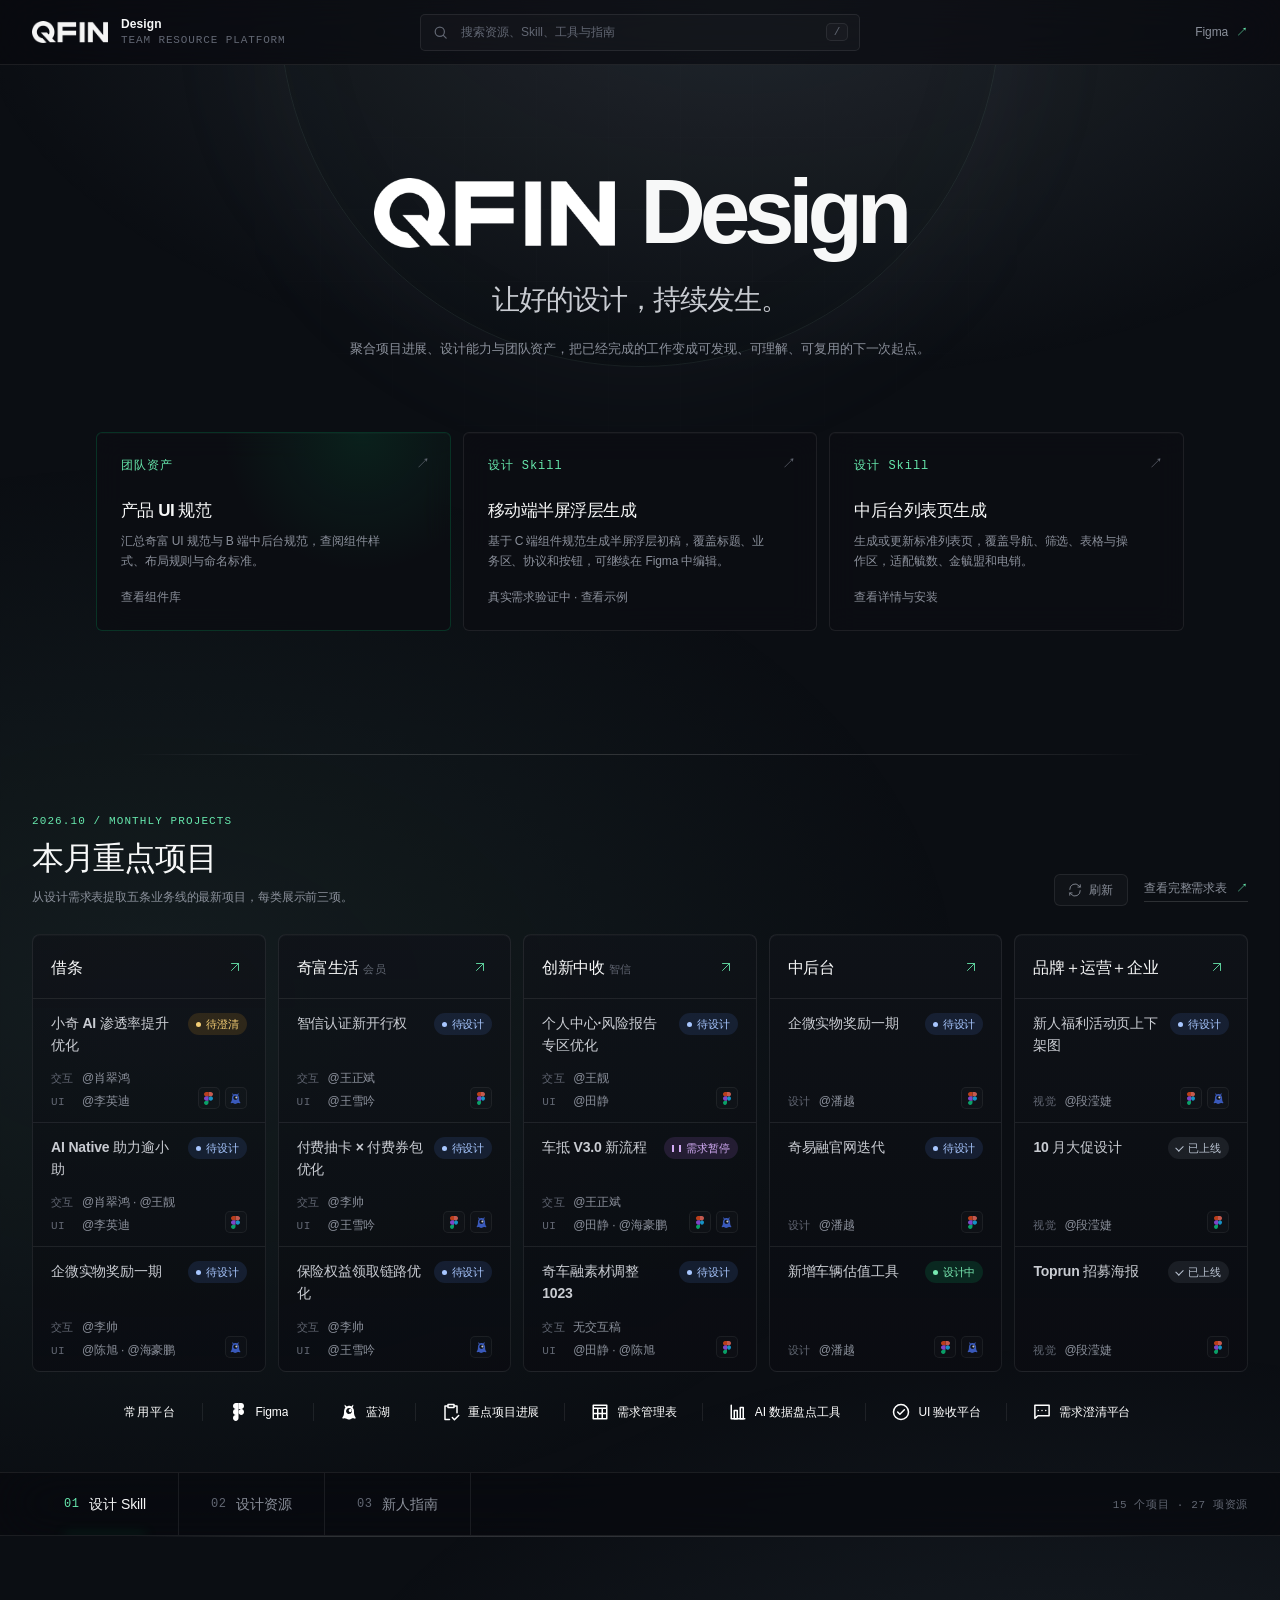
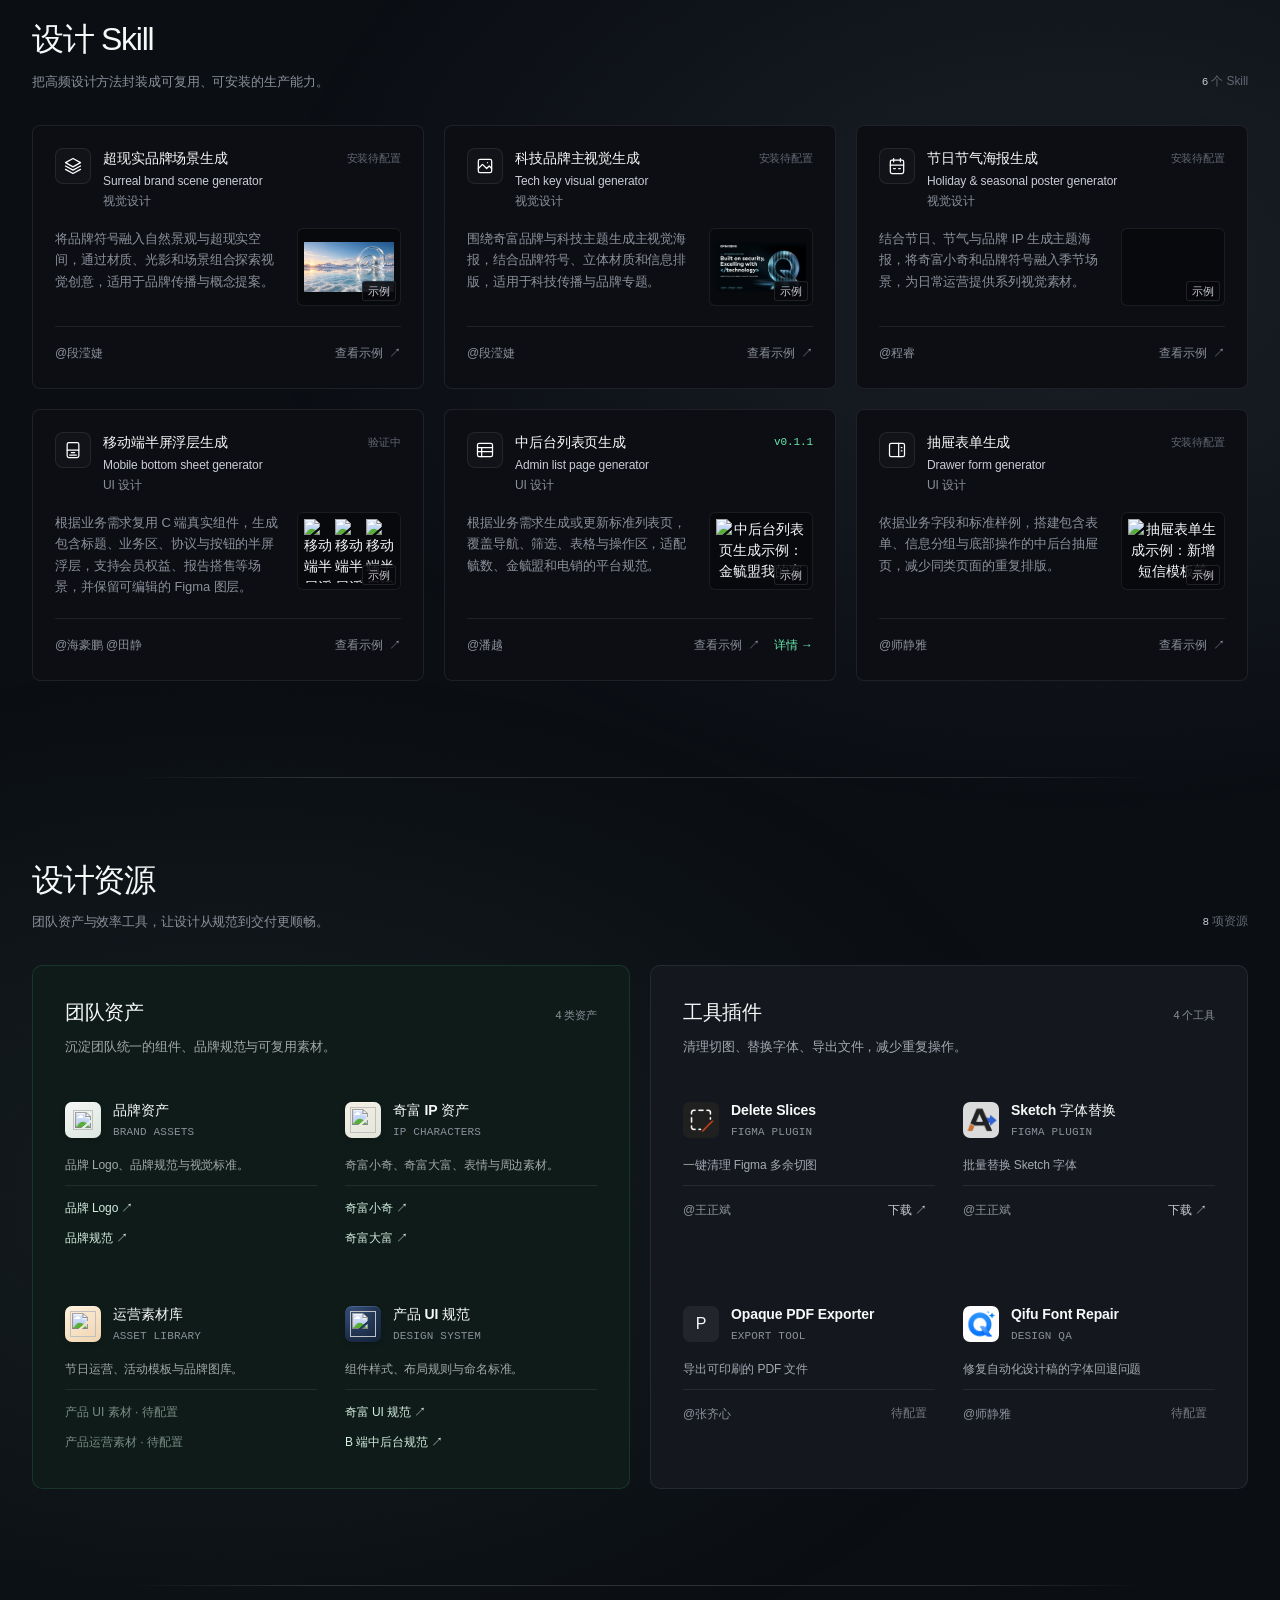
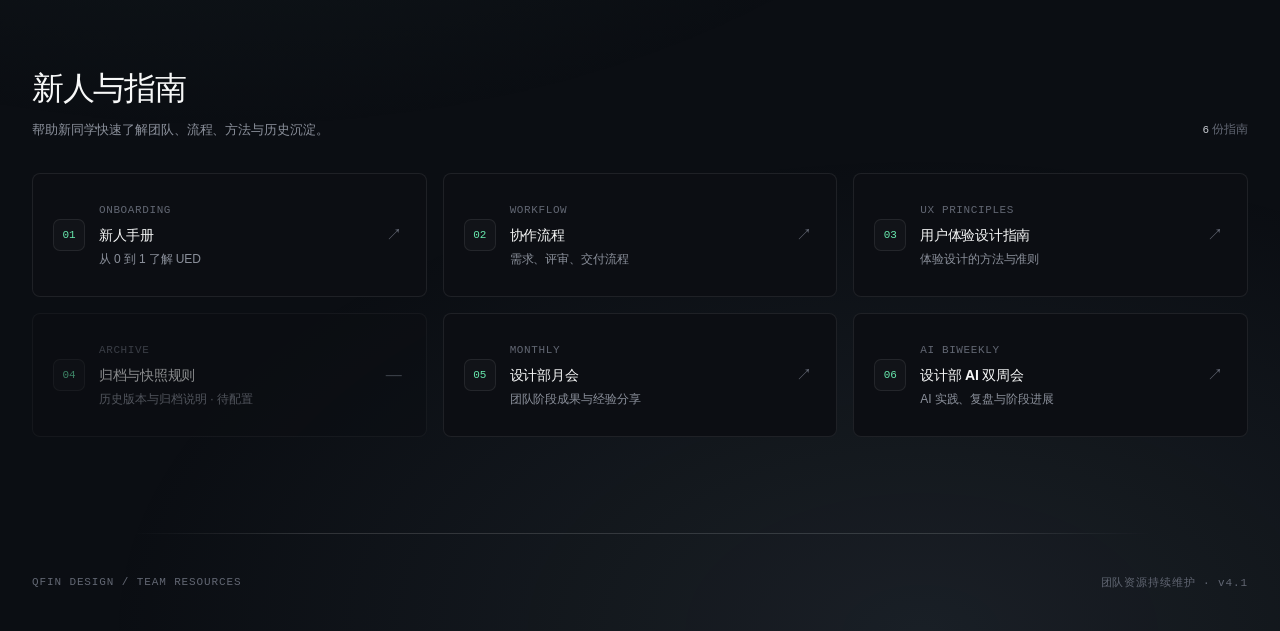
==== commit 2979cd81: "Publish refined QFIN Design portal pages" ====
--- a/index.html
+++ b/index.html
@@ -7,9 +7,9 @@
   <meta name="theme-color" content="#08090d">
   <title>QFIN Design · 团队资源平台</title>
   <meta name="description" content="QFIN Design 团队资源平台：常用平台、设计 Skill、工具插件、团队资产与新人指南。">
-  <link rel="icon" href="data:image/svg+xml,%3Csvg xmlns='http://www.w3.org/2000/svg' viewBox='0 0 32 32'%3E%3Crect width='32' height='32' rx='9' fill='%2308090d'/%3E%3Cpath d='M16 6.5a9.5 9.5 0 1 0 6.56 16.38L26 26h-5.3l-1.9-1.72A9.5 9.5 0 0 0 16 6.5Zm0 4a5.5 5.5 0 1 1-2.17 10.55L11 18.5h5.25l2.55 2.3A5.5 5.5 0 0 1 16 10.5Z' fill='%2300c873'/%3E%3C/svg%3E">
-  <link rel="stylesheet" href="styles.css">
-  <script src="app.js" defer></script>
+  <link rel="icon" type="image/svg+xml" sizes="any" href="assets/qfin-favicon.svg">
+  <link rel="stylesheet" href="styles.css?v=959ee16a4dac">
+  <script src="app.js?v=e32c5612b1e4" defer></script>
 </head>
 <body>
   <a class="skip-link" href="#main-content">跳到主要内容</a>
@@ -28,55 +28,57 @@
         <h1 id="hero-title"><img src="assets/qfin-logo-white.png" alt="QFIN"><span>Design</span></h1>
         <p class="hero-tagline">让好的设计，持续发生。</p>
         <p class="hero-description">聚合项目进展、设计能力与团队资产，把已经完成的工作变成可发现、可理解、可复用的下一次起点。</p>
-        <div class="hero-actions"><a href="#projects">浏览本月项目 <span aria-hidden="true">↘</span></a><button type="button" data-focus-search>搜索全部资源</button></div>
       </div>
-      <div class="announcement-grid" aria-label="重点更新">
-        <a class="announcement-card featured" href="#assets"><span class="announcement-label">本周推荐</span><h2>设计资产管理规范 2.0</h2><p>统一命名、归档与复用方式，让团队资产从“被保存”走向“被持续使用”。</p><time datetime="2026-10-22">2026.10.22</time><i aria-hidden="true">↗</i></a>
-        <a class="announcement-card" href="#assets"><span class="announcement-label">团队资产</span><h2>品牌科技主视觉</h2><p>新增 12 套科技方向 KV，补充品牌表达与项目参考。</p><time datetime="2026-10-22">2026.10.22</time><i aria-hidden="true">↗</i></a>
-        <a class="announcement-card" href="#skills"><span class="announcement-label">设计 Skill</span><h2>Qfn-list-page</h2><p>适配新版中后台组件库，列表页结构生成更稳定。</p><time datetime="2026-10-18">2026.10.18</time><i aria-hidden="true">↗</i></a>
+      <div class="announcement-grid" aria-label="精选资源">
+        <a class="announcement-card featured" href="#asset-ui-system"><span class="announcement-label">团队资产</span><h2>产品 UI 规范</h2><p>汇总奇富 UI 规范与 B 端中后台规范，查阅组件样式、布局规则与命名标准。</p><span class="announcement-meta">查看组件库</span><i aria-hidden="true">↗</i></a>
+        <a class="announcement-card" href="#skill-c-half-sheet"><span class="announcement-label">设计 Skill</span><h2>移动端半屏浮层生成</h2><p>基于 C 端组件规范生成半屏浮层初稿，覆盖标题、业务区、协议和按钮，可继续在 Figma 中编辑。</p><span class="announcement-meta">真实需求验证中 · 查看示例</span><i aria-hidden="true">↗</i></a>
+        <a class="announcement-card" href="skills/qfin-list-page.html"><span class="announcement-label">设计 Skill</span><h2>中后台列表页生成</h2><p>生成或更新标准列表页，覆盖导航、筛选、表格与操作区，适配毓数、金毓盟和电销。</p><span class="announcement-meta">查看详情与安装</span><i aria-hidden="true">↗</i></a>
       </div>
     </section>
 
     <section class="project-showcase resource-section shell" id="projects" aria-labelledby="projects-title">
       <div class="project-heading">
         <div><span>2026.10 / MONTHLY PROJECTS</span><h2 id="projects-title">本月重点项目</h2><p>从设计需求表提取五条业务线的最新项目，每类展示前三项。</p></div>
-        <a href="https://doc.360teams.com/sheets/vVAXVn7VxBtllrqm/ceWGh?site_from=im.desktop" target="_blank" rel="noopener noreferrer">查看完整进展表 <span aria-hidden="true">↗</span></a>
+        <div class="project-heading-actions">
+          <button class="project-refresh" type="button" data-project-refresh-demo title="刷新交互演示，暂未同步需求表" aria-label="刷新项目（演示）"><svg viewBox="0 0 24 24" aria-hidden="true"><path d="M3 11a9 9 0 0 1 15.5-6.5L21 7M21 3v4h-4M21 13a9 9 0 0 1-15.5 6.5L3 17M7 17H3v4"/></svg><span>刷新</span></button>
+          <a href="https://doc.360teams.com/sheets/vVAXVn7VxBtllrqm/ceWGh?site_from=im.desktop" target="_blank" rel="noopener noreferrer">查看完整需求表 <span aria-hidden="true">↗</span></a>
+        </div>
       </div>
       <div class="project-groups">
         <article class="project-group">
-          <header><h3>借条</h3></header>
+          <header><h3>借条</h3><a class="project-group-link" href="https://doc.360teams.com/sheets/vVAXVn7VxBtllrqm/MODOC?site_from=im.desktop" target="_blank" rel="noopener noreferrer" aria-label="打开借条工作表" title="借条需求表"><svg viewBox="0 0 24 24" aria-hidden="true"><path d="M6 18 18 6M6 6h12v12"/></svg></a></header>
           <div class="project-list">
-            <article class="project-item resource-item" data-search="本月项目 借条 小奇 AI 渗透率提升优化 待澄清 肖翠鸿 李英迪"><div class="project-title"><h4><a href="https://doc.360teams.com/sheets/vVAXVn7VxBtllrqm/ceWGh?site_from=im.desktop" target="_blank" rel="noopener noreferrer">小奇 AI 渗透率提升优化</a></h4><small data-status="clarifying">待澄清</small></div><div class="project-meta"><dl><div><dt>交互</dt><dd>@肖翠鸿</dd></div><div><dt>UI</dt><dd>@李英迪</dd></div></dl><div class="project-resources"><a class="project-resource" href="https://www.figma.com/files/team/1398222232321482158/folder/603595330?fuid=974866001841861958" target="_blank" rel="noopener noreferrer" aria-label="打开 Figma" title="Figma"><img src="assets/platform-figma.svg" alt=""></a><a class="project-resource" href="https://lanhuapp.com/dashboard/#/item?fid=all&amp;tid=906bded2-2e16-4b1b-830f-885637f03631" target="_blank" rel="noopener noreferrer" aria-label="打开蓝湖" title="蓝湖"><img src="assets/platform-lanhu.svg" alt=""></a></div></div></article>
-            <article class="project-item resource-item" data-search="本月项目 借条 AI Native 助力逾小助 待设计 肖翠鸿 王靓 李英迪"><div class="project-title"><h4><a href="https://doc.360teams.com/sheets/vVAXVn7VxBtllrqm/ceWGh?site_from=im.desktop" target="_blank" rel="noopener noreferrer">AI Native 助力逾小助</a></h4><small data-status="pending">待设计</small></div><div class="project-meta"><dl><div><dt>交互</dt><dd>@肖翠鸿 · @王靓</dd></div><div><dt>UI</dt><dd>@李英迪</dd></div></dl><div class="project-resources"><a class="project-resource" href="https://www.figma.com/files/team/1398222232321482158/folder/603595330?fuid=974866001841861958" target="_blank" rel="noopener noreferrer" aria-label="打开 Figma" title="Figma"><img src="assets/platform-figma.svg" alt=""></a></div></div></article>
-            <article class="project-item resource-item" data-search="本月项目 借条 企微实物奖励一期 待设计 李帅 陈旭 海豪鹏"><div class="project-title"><h4><a href="https://doc.360teams.com/sheets/vVAXVn7VxBtllrqm/ceWGh?site_from=im.desktop" target="_blank" rel="noopener noreferrer">企微实物奖励一期</a></h4><small data-status="pending">待设计</small></div><div class="project-meta"><dl><div><dt>交互</dt><dd>@李帅</dd></div><div><dt>UI</dt><dd>@陈旭 · @海豪鹏</dd></div></dl><div class="project-resources"><a class="project-resource" href="https://lanhuapp.com/dashboard/#/item?fid=all&amp;tid=906bded2-2e16-4b1b-830f-885637f03631" target="_blank" rel="noopener noreferrer" aria-label="打开蓝湖" title="蓝湖"><img src="assets/platform-lanhu.svg" alt=""></a></div></div></article>
+            <article class="project-item resource-item" data-search="本月项目 借条 小奇 AI 渗透率提升优化 待澄清 肖翠鸿 李英迪"><div class="project-title"><h4><a href="https://doc.360teams.com/sheets/vVAXVn7VxBtllrqm/MODOC?site_from=im.desktop" target="_blank" rel="noopener noreferrer">小奇 AI 渗透率提升优化</a></h4><small data-status="clarifying">待澄清</small></div><div class="project-meta"><dl><div><dt>交互</dt><dd>@肖翠鸿</dd></div><div><dt>UI</dt><dd>@李英迪</dd></div></dl><div class="project-resources"><a class="project-resource" href="https://www.figma.com/files/team/1398222232321482158/folder/603595330?fuid=974866001841861958" target="_blank" rel="noopener noreferrer" aria-label="打开 Figma" title="Figma"><img src="assets/platform-figma.svg" alt=""></a><a class="project-resource" href="https://lanhuapp.com/dashboard/#/item?fid=all&amp;tid=906bded2-2e16-4b1b-830f-885637f03631" target="_blank" rel="noopener noreferrer" aria-label="打开蓝湖" title="蓝湖"><img src="assets/platform-lanhu.svg" alt=""></a></div></div></article>
+            <article class="project-item resource-item" data-search="本月项目 借条 AI Native 助力逾小助 待设计 肖翠鸿 王靓 李英迪"><div class="project-title"><h4><a href="https://doc.360teams.com/sheets/vVAXVn7VxBtllrqm/MODOC?site_from=im.desktop" target="_blank" rel="noopener noreferrer">AI Native 助力逾小助</a></h4><small data-status="pending">待设计</small></div><div class="project-meta"><dl><div><dt>交互</dt><dd>@肖翠鸿 · @王靓</dd></div><div><dt>UI</dt><dd>@李英迪</dd></div></dl><div class="project-resources"><a class="project-resource" href="https://www.figma.com/files/team/1398222232321482158/folder/603595330?fuid=974866001841861958" target="_blank" rel="noopener noreferrer" aria-label="打开 Figma" title="Figma"><img src="assets/platform-figma.svg" alt=""></a></div></div></article>
+            <article class="project-item resource-item" data-search="本月项目 借条 企微实物奖励一期 待设计 李帅 陈旭 海豪鹏"><div class="project-title"><h4><a href="https://doc.360teams.com/sheets/vVAXVn7VxBtllrqm/MODOC?site_from=im.desktop" target="_blank" rel="noopener noreferrer">企微实物奖励一期</a></h4><small data-status="pending">待设计</small></div><div class="project-meta"><dl><div><dt>交互</dt><dd>@李帅</dd></div><div><dt>UI</dt><dd>@陈旭 · @海豪鹏</dd></div></dl><div class="project-resources"><a class="project-resource" href="https://lanhuapp.com/dashboard/#/item?fid=all&amp;tid=906bded2-2e16-4b1b-830f-885637f03631" target="_blank" rel="noopener noreferrer" aria-label="打开蓝湖" title="蓝湖"><img src="assets/platform-lanhu.svg" alt=""></a></div></div></article>
           </div>
         </article>
         <article class="project-group">
-          <header><h3>奇富生活 <small>会员</small></h3></header>
+          <header><h3>奇富生活 <small>会员</small></h3><a class="project-group-link" href="https://doc.360teams.com/sheets/vVAXVn7VxBtllrqm/EJZoz?site_from=im.desktop" target="_blank" rel="noopener noreferrer" aria-label="打开奇富生活（会员）工作表" title="奇富生活（会员）需求表"><svg viewBox="0 0 24 24" aria-hidden="true"><path d="M6 18 18 6M6 6h12v12"/></svg></a></header>
           <div class="project-list">
-            <article class="project-item resource-item" data-search="本月项目 奇富生活 会员 智信认证新开行权 待设计 王正斌 王雪吟"><div class="project-title"><h4><a href="https://doc.360teams.com/sheets/vVAXVn7VxBtllrqm/ceWGh?site_from=im.desktop" target="_blank" rel="noopener noreferrer">智信认证新开行权</a></h4><small data-status="pending">待设计</small></div><div class="project-meta"><dl><div><dt>交互</dt><dd>@王正斌</dd></div><div><dt>UI</dt><dd>@王雪吟</dd></div></dl><div class="project-resources"><a class="project-resource" href="https://www.figma.com/files/team/1398222232321482158/folder/603595330?fuid=974866001841861958" target="_blank" rel="noopener noreferrer" aria-label="打开 Figma" title="Figma"><img src="assets/platform-figma.svg" alt=""></a></div></div></article>
-            <article class="project-item resource-item" data-search="本月项目 奇富生活 会员 付费抽卡 付费券包优化 待设计 李帅 王雪吟"><div class="project-title"><h4><a href="https://doc.360teams.com/sheets/vVAXVn7VxBtllrqm/ceWGh?site_from=im.desktop" target="_blank" rel="noopener noreferrer">付费抽卡 × 付费券包优化</a></h4><small data-status="pending">待设计</small></div><div class="project-meta"><dl><div><dt>交互</dt><dd>@李帅</dd></div><div><dt>UI</dt><dd>@王雪吟</dd></div></dl><div class="project-resources"><a class="project-resource" href="https://www.figma.com/files/team/1398222232321482158/folder/603595330?fuid=974866001841861958" target="_blank" rel="noopener noreferrer" aria-label="打开 Figma" title="Figma"><img src="assets/platform-figma.svg" alt=""></a><a class="project-resource" href="https://lanhuapp.com/dashboard/#/item?fid=all&amp;tid=906bded2-2e16-4b1b-830f-885637f03631" target="_blank" rel="noopener noreferrer" aria-label="打开蓝湖" title="蓝湖"><img src="assets/platform-lanhu.svg" alt=""></a></div></div></article>
-            <article class="project-item resource-item" data-search="本月项目 奇富生活 会员 保险权益领取链路优化 待设计 李帅 王雪吟"><div class="project-title"><h4><a href="https://doc.360teams.com/sheets/vVAXVn7VxBtllrqm/ceWGh?site_from=im.desktop" target="_blank" rel="noopener noreferrer">保险权益领取链路优化</a></h4><small data-status="pending">待设计</small></div><div class="project-meta"><dl><div><dt>交互</dt><dd>@李帅</dd></div><div><dt>UI</dt><dd>@王雪吟</dd></div></dl><div class="project-resources"><a class="project-resource" href="https://lanhuapp.com/dashboard/#/item?fid=all&amp;tid=906bded2-2e16-4b1b-830f-885637f03631" target="_blank" rel="noopener noreferrer" aria-label="打开蓝湖" title="蓝湖"><img src="assets/platform-lanhu.svg" alt=""></a></div></div></article>
+            <article class="project-item resource-item" data-search="本月项目 奇富生活 会员 智信认证新开行权 待设计 王正斌 王雪吟"><div class="project-title"><h4><a href="https://doc.360teams.com/sheets/vVAXVn7VxBtllrqm/EJZoz?site_from=im.desktop" target="_blank" rel="noopener noreferrer">智信认证新开行权</a></h4><small data-status="pending">待设计</small></div><div class="project-meta"><dl><div><dt>交互</dt><dd>@王正斌</dd></div><div><dt>UI</dt><dd>@王雪吟</dd></div></dl><div class="project-resources"><a class="project-resource" href="https://www.figma.com/files/team/1398222232321482158/folder/603595330?fuid=974866001841861958" target="_blank" rel="noopener noreferrer" aria-label="打开 Figma" title="Figma"><img src="assets/platform-figma.svg" alt=""></a></div></div></article>
+            <article class="project-item resource-item" data-search="本月项目 奇富生活 会员 付费抽卡 付费券包优化 待设计 李帅 王雪吟"><div class="project-title"><h4><a href="https://doc.360teams.com/sheets/vVAXVn7VxBtllrqm/EJZoz?site_from=im.desktop" target="_blank" rel="noopener noreferrer">付费抽卡 × 付费券包优化</a></h4><small data-status="pending">待设计</small></div><div class="project-meta"><dl><div><dt>交互</dt><dd>@李帅</dd></div><div><dt>UI</dt><dd>@王雪吟</dd></div></dl><div class="project-resources"><a class="project-resource" href="https://www.figma.com/files/team/1398222232321482158/folder/603595330?fuid=974866001841861958" target="_blank" rel="noopener noreferrer" aria-label="打开 Figma" title="Figma"><img src="assets/platform-figma.svg" alt=""></a><a class="project-resource" href="https://lanhuapp.com/dashboard/#/item?fid=all&amp;tid=906bded2-2e16-4b1b-830f-885637f03631" target="_blank" rel="noopener noreferrer" aria-label="打开蓝湖" title="蓝湖"><img src="assets/platform-lanhu.svg" alt=""></a></div></div></article>
+            <article class="project-item resource-item" data-search="本月项目 奇富生活 会员 保险权益领取链路优化 待设计 李帅 王雪吟"><div class="project-title"><h4><a href="https://doc.360teams.com/sheets/vVAXVn7VxBtllrqm/EJZoz?site_from=im.desktop" target="_blank" rel="noopener noreferrer">保险权益领取链路优化</a></h4><small data-status="pending">待设计</small></div><div class="project-meta"><dl><div><dt>交互</dt><dd>@李帅</dd></div><div><dt>UI</dt><dd>@王雪吟</dd></div></dl><div class="project-resources"><a class="project-resource" href="https://lanhuapp.com/dashboard/#/item?fid=all&amp;tid=906bded2-2e16-4b1b-830f-885637f03631" target="_blank" rel="noopener noreferrer" aria-label="打开蓝湖" title="蓝湖"><img src="assets/platform-lanhu.svg" alt=""></a></div></div></article>
           </div>
         </article>
         <article class="project-group">
-          <header><h3>创新中收 <small>智信</small></h3></header>
+          <header><h3>创新中收 <small>智信</small></h3><a class="project-group-link" href="https://doc.360teams.com/sheets/vVAXVn7VxBtllrqm/Z1g1n?site_from=im.desktop" target="_blank" rel="noopener noreferrer" aria-label="打开创新中收（智信）工作表" title="创新中收（智信）需求表"><svg viewBox="0 0 24 24" aria-hidden="true"><path d="M6 18 18 6M6 6h12v12"/></svg></a></header>
           <div class="project-list">
-            <article class="project-item resource-item" data-search="本月项目 创新中收 智信 个人中心 风险报告专区优化 待设计 王靓 田静"><div class="project-title"><h4><a href="https://doc.360teams.com/sheets/vVAXVn7VxBtllrqm/ceWGh?site_from=im.desktop" target="_blank" rel="noopener noreferrer">个人中心·风险报告专区优化</a></h4><small data-status="pending">待设计</small></div><div class="project-meta"><dl><div><dt>交互</dt><dd>@王靓</dd></div><div><dt>UI</dt><dd>@田静</dd></div></dl><div class="project-resources"><a class="project-resource" href="https://www.figma.com/files/team/1398222232321482158/folder/603595330?fuid=974866001841861958" target="_blank" rel="noopener noreferrer" aria-label="打开 Figma" title="Figma"><img src="assets/platform-figma.svg" alt=""></a></div></div></article>
-            <article class="project-item resource-item" data-search="本月项目 创新中收 智信 车抵 V3.0 新流程 需求暂停 王正斌 田静 海豪鹏"><div class="project-title"><h4><a href="https://doc.360teams.com/sheets/vVAXVn7VxBtllrqm/ceWGh?site_from=im.desktop" target="_blank" rel="noopener noreferrer">车抵 V3.0 新流程</a></h4><small data-status="paused">需求暂停</small></div><div class="project-meta"><dl><div><dt>交互</dt><dd>@王正斌</dd></div><div><dt>UI</dt><dd>@田静 · @海豪鹏</dd></div></dl><div class="project-resources"><a class="project-resource" href="https://www.figma.com/files/team/1398222232321482158/folder/603595330?fuid=974866001841861958" target="_blank" rel="noopener noreferrer" aria-label="打开 Figma" title="Figma"><img src="assets/platform-figma.svg" alt=""></a><a class="project-resource" href="https://lanhuapp.com/dashboard/#/item?fid=all&amp;tid=906bded2-2e16-4b1b-830f-885637f03631" target="_blank" rel="noopener noreferrer" aria-label="打开蓝湖" title="蓝湖"><img src="assets/platform-lanhu.svg" alt=""></a></div></div></article>
-            <article class="project-item resource-item" data-search="本月项目 创新中收 智信 奇车融素材调整 1023 待设计 田静 陈旭"><div class="project-title"><h4><a href="https://doc.360teams.com/sheets/vVAXVn7VxBtllrqm/ceWGh?site_from=im.desktop" target="_blank" rel="noopener noreferrer">奇车融素材调整 1023</a></h4><small data-status="pending">待设计</small></div><div class="project-meta"><dl><div><dt>交互</dt><dd>无交互稿</dd></div><div><dt>UI</dt><dd>@田静 · @陈旭</dd></div></dl><div class="project-resources"><a class="project-resource" href="https://www.figma.com/files/team/1398222232321482158/folder/603595330?fuid=974866001841861958" target="_blank" rel="noopener noreferrer" aria-label="打开 Figma" title="Figma"><img src="assets/platform-figma.svg" alt=""></a></div></div></article>
+            <article class="project-item resource-item" data-search="本月项目 创新中收 智信 个人中心 风险报告专区优化 待设计 王靓 田静"><div class="project-title"><h4><a href="https://doc.360teams.com/sheets/vVAXVn7VxBtllrqm/Z1g1n?site_from=im.desktop" target="_blank" rel="noopener noreferrer">个人中心·风险报告专区优化</a></h4><small data-status="pending">待设计</small></div><div class="project-meta"><dl><div><dt>交互</dt><dd>@王靓</dd></div><div><dt>UI</dt><dd>@田静</dd></div></dl><div class="project-resources"><a class="project-resource" href="https://www.figma.com/files/team/1398222232321482158/folder/603595330?fuid=974866001841861958" target="_blank" rel="noopener noreferrer" aria-label="打开 Figma" title="Figma"><img src="assets/platform-figma.svg" alt=""></a></div></div></article>
+            <article class="project-item resource-item" data-search="本月项目 创新中收 智信 车抵 V3.0 新流程 需求暂停 王正斌 田静 海豪鹏"><div class="project-title"><h4><a href="https://doc.360teams.com/sheets/vVAXVn7VxBtllrqm/Z1g1n?site_from=im.desktop" target="_blank" rel="noopener noreferrer">车抵 V3.0 新流程</a></h4><small data-status="paused">需求暂停</small></div><div class="project-meta"><dl><div><dt>交互</dt><dd>@王正斌</dd></div><div><dt>UI</dt><dd>@田静 · @海豪鹏</dd></div></dl><div class="project-resources"><a class="project-resource" href="https://www.figma.com/files/team/1398222232321482158/folder/603595330?fuid=974866001841861958" target="_blank" rel="noopener noreferrer" aria-label="打开 Figma" title="Figma"><img src="assets/platform-figma.svg" alt=""></a><a class="project-resource" href="https://lanhuapp.com/dashboard/#/item?fid=all&amp;tid=906bded2-2e16-4b1b-830f-885637f03631" target="_blank" rel="noopener noreferrer" aria-label="打开蓝湖" title="蓝湖"><img src="assets/platform-lanhu.svg" alt=""></a></div></div></article>
+            <article class="project-item resource-item" data-search="本月项目 创新中收 智信 奇车融素材调整 1023 待设计 田静 陈旭"><div class="project-title"><h4><a href="https://doc.360teams.com/sheets/vVAXVn7VxBtllrqm/Z1g1n?site_from=im.desktop" target="_blank" rel="noopener noreferrer">奇车融素材调整 1023</a></h4><small data-status="pending">待设计</small></div><div class="project-meta"><dl><div><dt>交互</dt><dd>无交互稿</dd></div><div><dt>UI</dt><dd>@田静 · @陈旭</dd></div></dl><div class="project-resources"><a class="project-resource" href="https://www.figma.com/files/team/1398222232321482158/folder/603595330?fuid=974866001841861958" target="_blank" rel="noopener noreferrer" aria-label="打开 Figma" title="Figma"><img src="assets/platform-figma.svg" alt=""></a></div></div></article>
           </div>
         </article>
         <article class="project-group">
-          <header><h3>中后台</h3></header>
+          <header><h3>中后台</h3><a class="project-group-link" href="https://doc.360teams.com/sheets/vVAXVn7VxBtllrqm/AMQAF?site_from=im.desktop" target="_blank" rel="noopener noreferrer" aria-label="打开中后台工作表" title="中后台需求表"><svg viewBox="0 0 24 24" aria-hidden="true"><path d="M6 18 18 6M6 6h12v12"/></svg></a></header>
           <div class="project-list">
-            <article class="project-item resource-item" data-search="本月项目 中后台 企微实物奖励一期 待设计 潘越"><div class="project-title"><h4><a href="https://doc.360teams.com/sheets/vVAXVn7VxBtllrqm/ceWGh?site_from=im.desktop" target="_blank" rel="noopener noreferrer">企微实物奖励一期</a></h4><small data-status="pending">待设计</small></div><div class="project-meta"><dl><div><dt>设计</dt><dd>@潘越</dd></div></dl><div class="project-resources"><a class="project-resource" href="https://www.figma.com/files/team/1398222232321482158/folder/603595330?fuid=974866001841861958" target="_blank" rel="noopener noreferrer" aria-label="打开 Figma" title="Figma"><img src="assets/platform-figma.svg" alt=""></a></div></div></article>
-            <article class="project-item resource-item" data-search="本月项目 中后台 奇易融官网迭代 待设计 潘越"><div class="project-title"><h4><a href="https://doc.360teams.com/sheets/vVAXVn7VxBtllrqm/ceWGh?site_from=im.desktop" target="_blank" rel="noopener noreferrer">奇易融官网迭代</a></h4><small data-status="pending">待设计</small></div><div class="project-meta"><dl><div><dt>设计</dt><dd>@潘越</dd></div></dl><div class="project-resources"><a class="project-resource" href="https://www.figma.com/files/team/1398222232321482158/folder/603595330?fuid=974866001841861958" target="_blank" rel="noopener noreferrer" aria-label="打开 Figma" title="Figma"><img src="assets/platform-figma.svg" alt=""></a></div></div></article>
-            <article class="project-item resource-item" data-search="本月项目 中后台 新增车辆估值工具 设计中 潘越"><div class="project-title"><h4><a href="https://doc.360teams.com/sheets/vVAXVn7VxBtllrqm/ceWGh?site_from=im.desktop" target="_blank" rel="noopener noreferrer">新增车辆估值工具</a></h4><small data-status="active">设计中</small></div><div class="project-meta"><dl><div><dt>设计</dt><dd>@潘越</dd></div></dl><div class="project-resources"><a class="project-resource" href="https://www.figma.com/files/team/1398222232321482158/folder/603595330?fuid=974866001841861958" target="_blank" rel="noopener noreferrer" aria-label="打开 Figma" title="Figma"><img src="assets/platform-figma.svg" alt=""></a><a class="project-resource" href="https://lanhuapp.com/dashboard/#/item?fid=all&amp;tid=906bded2-2e16-4b1b-830f-885637f03631" target="_blank" rel="noopener noreferrer" aria-label="打开蓝湖" title="蓝湖"><img src="assets/platform-lanhu.svg" alt=""></a></div></div></article>
+            <article class="project-item resource-item" data-search="本月项目 中后台 企微实物奖励一期 待设计 潘越"><div class="project-title"><h4><a href="https://doc.360teams.com/sheets/vVAXVn7VxBtllrqm/AMQAF?site_from=im.desktop" target="_blank" rel="noopener noreferrer">企微实物奖励一期</a></h4><small data-status="pending">待设计</small></div><div class="project-meta"><dl><div><dt>设计</dt><dd>@潘越</dd></div></dl><div class="project-resources"><a class="project-resource" href="https://www.figma.com/files/team/1398222232321482158/folder/603595330?fuid=974866001841861958" target="_blank" rel="noopener noreferrer" aria-label="打开 Figma" title="Figma"><img src="assets/platform-figma.svg" alt=""></a></div></div></article>
+            <article class="project-item resource-item" data-search="本月项目 中后台 奇易融官网迭代 待设计 潘越"><div class="project-title"><h4><a href="https://doc.360teams.com/sheets/vVAXVn7VxBtllrqm/AMQAF?site_from=im.desktop" target="_blank" rel="noopener noreferrer">奇易融官网迭代</a></h4><small data-status="pending">待设计</small></div><div class="project-meta"><dl><div><dt>设计</dt><dd>@潘越</dd></div></dl><div class="project-resources"><a class="project-resource" href="https://www.figma.com/files/team/1398222232321482158/folder/603595330?fuid=974866001841861958" target="_blank" rel="noopener noreferrer" aria-label="打开 Figma" title="Figma"><img src="assets/platform-figma.svg" alt=""></a></div></div></article>
+            <article class="project-item resource-item" data-search="本月项目 中后台 新增车辆估值工具 设计中 潘越"><div class="project-title"><h4><a href="https://doc.360teams.com/sheets/vVAXVn7VxBtllrqm/AMQAF?site_from=im.desktop" target="_blank" rel="noopener noreferrer">新增车辆估值工具</a></h4><small data-status="active">设计中</small></div><div class="project-meta"><dl><div><dt>设计</dt><dd>@潘越</dd></div></dl><div class="project-resources"><a class="project-resource" href="https://www.figma.com/files/team/1398222232321482158/folder/603595330?fuid=974866001841861958" target="_blank" rel="noopener noreferrer" aria-label="打开 Figma" title="Figma"><img src="assets/platform-figma.svg" alt=""></a><a class="project-resource" href="https://lanhuapp.com/dashboard/#/item?fid=all&amp;tid=906bded2-2e16-4b1b-830f-885637f03631" target="_blank" rel="noopener noreferrer" aria-label="打开蓝湖" title="蓝湖"><img src="assets/platform-lanhu.svg" alt=""></a></div></div></article>
           </div>
         </article>
         <article class="project-group">
-          <header><h3>品牌＋运营＋企业</h3></header>
+          <header><h3>品牌＋运营＋企业</h3><a class="project-group-link" href="https://doc.360teams.com/sheets/vVAXVn7VxBtllrqm/ceWGh?site_from=im.desktop" target="_blank" rel="noopener noreferrer" aria-label="打开品牌＋运营＋企业工作表" title="品牌＋运营＋企业需求表"><svg viewBox="0 0 24 24" aria-hidden="true"><path d="M6 18 18 6M6 6h12v12"/></svg></a></header>
           <div class="project-list">
             <article class="project-item resource-item" data-search="本月项目 品牌 运营 企业 新人福利活动页 上下架图 待设计 段滢婕"><div class="project-title"><h4><a href="https://doc.360teams.com/sheets/vVAXVn7VxBtllrqm/ceWGh?site_from=im.desktop" target="_blank" rel="noopener noreferrer">新人福利活动页上下架图</a></h4><small data-status="pending">待设计</small></div><div class="project-meta"><dl><div><dt>视觉</dt><dd>@段滢婕</dd></div></dl><div class="project-resources"><a class="project-resource" href="https://www.figma.com/files/team/1398222232321482158/folder/603595330?fuid=974866001841861958" target="_blank" rel="noopener noreferrer" aria-label="打开 Figma" title="Figma"><img src="assets/platform-figma.svg" alt=""></a><a class="project-resource" href="https://lanhuapp.com/dashboard/#/item?fid=all&amp;tid=906bded2-2e16-4b1b-830f-885637f03631" target="_blank" rel="noopener noreferrer" aria-label="打开蓝湖" title="蓝湖"><img src="assets/platform-lanhu.svg" alt=""></a></div></div></article>
             <article class="project-item resource-item" data-search="本月项目 品牌 运营 企业 10 月大促设计 已上线 段滢婕"><div class="project-title"><h4><a href="https://doc.360teams.com/sheets/vVAXVn7VxBtllrqm/ceWGh?site_from=im.desktop" target="_blank" rel="noopener noreferrer">10 月大促设计</a></h4><small data-status="done">已上线</small></div><div class="project-meta"><dl><div><dt>视觉</dt><dd>@段滢婕</dd></div></dl><div class="project-resources"><a class="project-resource" href="https://www.figma.com/files/team/1398222232321482158/folder/603595330?fuid=974866001841861958" target="_blank" rel="noopener noreferrer" aria-label="打开 Figma" title="Figma"><img src="assets/platform-figma.svg" alt=""></a></div></div></article>
@@ -88,49 +90,55 @@
 
     <section class="platform-band shell resource-section" id="platforms" aria-label="常用平台">
       <span class="platform-band-label">常用平台</span>
+      <!-- TDesign Icons (MIT): https://github.com/Tencent/tdesign-icons/tree/develop/svg. Adapted to 1.5px rounded strokes; see assets/tdesign-icons.LICENSE. -->
       <div class="platform-grid">
         <a class="platform-card resource-item" data-search="常用平台 Figma 设计文件 协作入口" href="https://www.figma.com/files/team/1398222232321482158/folder/603595330?fuid=974866001841861958" target="_blank" rel="noopener noreferrer"><span class="platform-symbol platform-symbol-brand" aria-hidden="true"><img src="assets/platform-figma.svg" alt=""></span><span><strong>Figma</strong><small>设计文件与评审入口</small></span></a>
         <a class="platform-card resource-item" data-search="常用平台 蓝湖 设计稿交付 标注" href="https://lanhuapp.com/dashboard/#/item?fid=all&amp;tid=906bded2-2e16-4b1b-830f-885637f03631" target="_blank" rel="noopener noreferrer"><span class="platform-symbol platform-symbol-brand" aria-hidden="true"><img src="assets/platform-lanhu.svg" alt=""></span><span><strong>蓝湖</strong><small>设计稿交付与标注</small></span></a>
-        <a class="platform-card resource-item" data-search="常用平台 重点项目进展 项目跟踪" href="https://doc.360teams.com/sheets/rp3OV8PVEEHj8xAm/fcUlJ" target="_blank" rel="noopener noreferrer"><span class="platform-symbol" aria-hidden="true"><svg viewBox="0 0 24 24"><path d="M4 6h2M10 6h10M4 12h2M10 12h10M4 18h2M10 18h10"></path><path d="m4 12 1.2 1.2L7 11.4"></path></svg></span><span><strong>重点项目进展</strong><small>团队项目状态总览</small></span></a>
-        <a class="platform-card resource-item" data-search="常用平台 需求管理表 需求排期" href="https://doc.360teams.com/sheets/vVAXVn7VxBtllrqm/AMQAF" target="_blank" rel="noopener noreferrer"><span class="platform-symbol" aria-hidden="true"><svg viewBox="0 0 24 24"><path d="M6 3.5h8l4 4V20H6zM14 3.5V8h4M9 12h6M9 16h6"></path></svg></span><span><strong>需求管理表</strong><small>需求记录与排期同步</small></span></a>
-        <a class="platform-card resource-item" data-search="常用平台 AI数据盘点工具 AI 工作台" href="https://report-share.daikuan.qihoo.net/view/tmp/report-v4.html" target="_blank" rel="noopener noreferrer"><span class="platform-symbol" aria-hidden="true"><svg viewBox="0 0 24 24"><path d="M4 20h16M6 17v-5M11 17V7M16 17v-8M21 17V4"></path></svg></span><span><strong>AI 数据盘点工具</strong><small>团队 AI 使用情况</small></span></a>
-        <a class="platform-card resource-item" data-search="常用平台 UI验收平台 体验验收" href="https://ion-inter-94640902.figma.site/" target="_blank" rel="noopener noreferrer"><span class="platform-symbol" aria-hidden="true"><svg viewBox="0 0 24 24"><circle cx="12" cy="12" r="8"></circle><path d="m8.5 12 2.2 2.2 4.8-5M12 2v2M12 20v2M2 12h2M20 12h2"></path></svg></span><span><strong>UI 验收平台</strong><small>还原度检查与问题跟踪</small></span></a>
-        <a class="platform-card resource-item" data-search="常用平台 需求澄清平台 产品需求" href="https://confluence.daikuan.qihoo.net/pages/viewpage.action?pageId=18661324" target="_blank" rel="noopener noreferrer"><span class="platform-symbol" aria-hidden="true"><svg viewBox="0 0 24 24"><path d="M4 5h16v11H9l-5 4z"></path><path d="M9 10h6M9 13h4"></path></svg></span><span><strong>需求澄清平台</strong><small>前置问题与目标对齐</small></span></a>
+        <a class="platform-card resource-item" data-search="常用平台 重点项目进展 项目跟踪" href="https://doc.360teams.com/sheets/rp3OV8PVEEHj8xAm/fcUlJ" target="_blank" rel="noopener noreferrer"><span class="platform-symbol" aria-hidden="true"><svg viewBox="0 0 24 24" data-icon="tdesign:task-checked"><path d="M8 6V4H4V22H10M8 6H16M8 6V2H16V6M16 6V4H20V13"></path><path d="M13.7578 19.4144L16.5862 22.2428L22.2431 16.5859"></path></svg></span><span><strong>重点项目进展</strong><small>团队项目状态总览</small></span></a>
+        <a class="platform-card resource-item" data-search="常用平台 需求管理表 需求排期" href="https://doc.360teams.com/sheets/vVAXVn7VxBtllrqm/AMQAF" target="_blank" rel="noopener noreferrer"><span class="platform-symbol" aria-hidden="true"><svg viewBox="0 0 24 24" data-icon="tdesign:table"><path d="M3 21H9M3 21H21M3 21V7M9 21H15M9 21V14M15 21H21M15 21V14M21 21V7M21 7H15M21 7V3H3V7M21 7H3M15 7H9M15 7V14M9 7H3M9 7V14M3 14H9M9 14H15M15 14H21"></path></svg></span><span><strong>需求管理表</strong><small>需求记录与排期同步</small></span></a>
+        <a class="platform-card resource-item" data-search="常用平台 AI数据盘点工具 AI 工作台" href="https://report-share.daikuan.qihoo.net/view/tmp/report-v4.html" target="_blank" rel="noopener noreferrer"><span class="platform-symbol" aria-hidden="true"><svg viewBox="0 0 24 24" data-icon="tdesign:chart-bar"><path d="M7 10H11V21H7V10Z"></path><path d="M15 6H19V21H15V6Z"></path><path d="M21 21H3V3"></path></svg></span><span><strong>AI 数据盘点工具</strong><small>团队 AI 使用情况</small></span></a>
+        <a class="platform-card resource-item" data-search="常用平台 UI验收平台 体验验收" href="https://ion-inter-94640902.figma.site/" target="_blank" rel="noopener noreferrer"><span class="platform-symbol" aria-hidden="true"><svg viewBox="0 0 24 24" data-icon="tdesign:check-circle"><path d="M2 12C2 6.47715 6.47715 2 12 2C17.5228 2 22 6.47715 22 12C22 17.5228 17.5228 22 12 22C6.47715 22 2 17.5228 2 12Z"></path><path d="M16.5 9L10.5 15L7.5 12"></path></svg></span><span><strong>UI 验收平台</strong><small>还原度检查与问题跟踪</small></span></a>
+        <a class="platform-card resource-item" data-search="常用平台 需求澄清平台 产品需求" href="https://confluence.daikuan.qihoo.net/pages/viewpage.action?pageId=18661324" target="_blank" rel="noopener noreferrer"><span class="platform-symbol" aria-hidden="true"><svg viewBox="0 0 24 24" data-icon="tdesign:chat-message"><path d="M2.5 3L21.5 3L21.5 17L6.5 17L2.5 20.5L2.5 3Z"></path><path d="M7.00391 10L7 10L7 9.99609L7.00391 9.99609L7.00391 10Z"></path><path d="M12.0039 10L12 10V9.99609L12.0039 9.99609V10Z"></path><path d="M17.0039 10L17 10V9.99609L17.0039 9.99609V10Z"></path></svg></span><span><strong>需求澄清平台</strong><small>前置问题与目标对齐</small></span></a>
       </div>
     </section>
 
-    <div class="anchor-wrap"><nav class="anchor-nav shell" aria-label="资源模块定位"><a href="#platforms" class="active">常用平台</a><a href="#skills">设计 Skill</a><a href="#tools">工具插件</a><a href="#assets">团队资产</a><a href="#guides">新人指南</a><span class="anchor-total">15 个项目 · 27 项资源</span></nav></div>
+    <div class="anchor-wrap"><nav class="anchor-nav shell" aria-label="资源模块定位"><a href="#skills" class="active">设计 Skill</a><a href="#resources">设计资源</a><a href="#guides">新人指南</a><span class="anchor-total">15 个项目 · 27 项资源</span></nav></div>
     <div class="search-feedback shell" aria-live="polite"><p class="search-status" hidden></p><div class="search-empty" hidden><span>NO RESULT</span><strong>没有找到相关资源</strong><p>换一个关键词，或按 Esc 清空搜索。</p></div></div>
 
     <section class="resource-section shell" id="skills" aria-labelledby="skills-title">
       <div class="section-heading"><div><h2 id="skills-title">设计 Skill</h2><span>把高频设计方法封装成可复用、可安装的生产能力。</span></div><span class="section-count"><b class="section-visible-count">6</b> 个 Skill</span></div>
       <div class="skills-grid">
-        <article class="skill-card resource-item" data-search="设计 Skill 视觉设计 超现实品牌场景 生成高质量视觉创意 段滢婕"><div class="skill-visual"><img src="assets/skill-surreal-brand.jpg" alt="超现实品牌场景预览" loading="lazy"><span>VISUAL / 01</span></div><div class="skill-body"><span class="tag">视觉设计</span><h3>超现实品牌场景</h3><p>生成高质量视觉创意</p><footer><span>@段滢婕</span><button type="button" aria-disabled="true">待配置</button></footer></div></article>
-        <article class="skill-card resource-item" data-search="设计 Skill 视觉设计 品牌科技主视觉 生成高质量品牌创意海报 段滢婕"><div class="skill-visual"><img src="assets/skill-tech-kv.jpg" alt="品牌科技主视觉预览" loading="lazy"><span>VISUAL / 02</span></div><div class="skill-body"><span class="tag">视觉设计</span><h3>品牌科技主视觉</h3><p>生成高质量品牌创意海报</p><footer><span>@段滢婕</span><button type="button" aria-disabled="true">待配置</button></footer></div></article>
-        <article class="skill-card resource-item" data-search="设计 Skill 视觉设计 奇富科技节日节气海报 一键生成主题海报 程睿"><div class="skill-visual"><img src="assets/skill-seasonal-poster.jpg" alt="奇富科技节日节气海报预览" loading="lazy"><span>VISUAL / 03</span></div><div class="skill-body"><span class="tag">视觉设计</span><h3>奇富科技节日节气海报</h3><p>一键生成节日节气主题海报</p><footer><span>@程睿</span><button type="button" aria-disabled="true">待配置</button></footer></div></article>
-        <article class="skill-card resource-item" data-search="设计 Skill UI设计 首页多福利组合 Skill 快速生成营销组合模块 英迪 肖肖"><div class="skill-visual"><img src="assets/skill-benefit-combo.jpg" alt="首页多福利组合 Skill 预览" loading="lazy"><span>UI / 04</span></div><div class="skill-body"><span class="tag">UI 设计</span><h3>首页多福利组合 Skill</h3><p>快速生成营销组合模块</p><footer><span>@英迪 @肖肖</span><button type="button" aria-disabled="true">待配置</button></footer></div></article>
-        <article class="skill-card resource-item" data-search="设计 Skill UI设计 Qfn-list-page 一键生成列表页结构 潘越"><div class="skill-visual"><img src="assets/skill-qfn-list-page.jpg" alt="Qfn-list-page 预览" loading="lazy"><span>UI / 05</span></div><div class="skill-body"><span class="tag">UI 设计</span><h3>Qfn-list-page</h3><p>一键生成列表页结构</p><footer><span>@潘越</span><button type="button" aria-disabled="true">待配置</button></footer></div></article>
-        <article class="skill-card resource-item" data-search="设计 Skill UI设计 Qfn-figma-drawer-builder 快速搭建中后台抽屉页 师静雅"><div class="skill-visual"><img src="assets/skill-figma-drawer.jpg" alt="Qfn-figma-drawer-builder Skill 预览" loading="lazy"><span>UI / 06</span></div><div class="skill-body"><span class="tag">UI 设计</span><h3>Qfn-figma-drawer-builder Skill</h3><p>快速搭建中后台抽屉页</p><footer><span>@师静雅</span><button type="button" aria-disabled="true">待配置</button></footer></div></article>
+        <article class="skill-card resource-item" data-skill-category="visual" data-search="设计 Skill 视觉设计 超现实品牌场景 生成高质量视觉创意 段滢婕 将品牌符号融入自然景观与超现实空间，通过材质、光影和场景组合探索视觉创意，适用于品牌传播与概念提案。 超现实品牌场景生成 Surreal brand scene generator"><div class="skill-card-top"><span class="skill-icon" aria-hidden="true"><svg viewBox="0 0 24 24"><path d="m12 3 9 5-9 5-9-5 9-5Zm-9 9 9 5 9-5M3 16l9 5 9-5"/></svg></span><div><h3><span>超现实品牌场景生成</span><span class="skill-title-en" lang="en">Surreal brand scene generator</span></h3><span class="tag">视觉设计</span></div><span class="skill-availability">安装待配置</span></div><div class="skill-card-body"><p class="skill-description">将品牌符号融入自然景观与超现实空间，通过材质、光影和场景组合探索视觉创意，适用于品牌传播与概念提案。</p><button class="skill-thumbnail" type="button" data-preview-src="assets/skill-surreal-brand.jpg" data-preview-title="超现实品牌场景生成 · Surreal brand scene generator" aria-label="放大 超现实品牌场景生成 示例图"><img src="assets/skill-surreal-brand.jpg" alt="超现实品牌场景 效果示例" loading="lazy" decoding="async"><span class="skill-thumbnail-label" aria-hidden="true">示例</span></button></div><footer class="skill-card-footer"><span>@段滢婕</span><div class="skill-card-actions"><button class="skill-example" type="button" data-preview-src="assets/skill-surreal-brand.jpg" data-preview-title="超现实品牌场景生成 · Surreal brand scene generator" aria-label="查看 超现实品牌场景生成 示例原图">查看示例 <span aria-hidden="true">↗</span></button></div></footer></article>
+        <article class="skill-card resource-item" data-skill-category="visual" data-search="设计 Skill 视觉设计 品牌科技主视觉 生成高质量品牌创意海报 段滢婕 围绕奇富品牌与科技主题生成主视觉海报，结合品牌符号、立体材质和信息排版，适用于科技传播与品牌专题。 科技品牌主视觉生成 Tech key visual generator"><div class="skill-card-top"><span class="skill-icon" aria-hidden="true"><svg viewBox="0 0 24 24"><rect x="4" y="4" width="16" height="16" rx="2"/><path d="m4 15 5-5 5 5 3-3 3 3M15 8h.01"/></svg></span><div><h3><span>科技品牌主视觉生成</span><span class="skill-title-en" lang="en">Tech key visual generator</span></h3><span class="tag">视觉设计</span></div><span class="skill-availability">安装待配置</span></div><div class="skill-card-body"><p class="skill-description">围绕奇富品牌与科技主题生成主视觉海报，结合品牌符号、立体材质和信息排版，适用于科技传播与品牌专题。</p><button class="skill-thumbnail" type="button" data-preview-src="assets/skill-tech-kv.jpg" data-preview-title="科技品牌主视觉生成 · Tech key visual generator" aria-label="放大 科技品牌主视觉生成 示例图"><img src="assets/skill-tech-kv.jpg" alt="品牌科技主视觉 效果示例" loading="lazy" decoding="async"><span class="skill-thumbnail-label" aria-hidden="true">示例</span></button></div><footer class="skill-card-footer"><span>@段滢婕</span><div class="skill-card-actions"><button class="skill-example" type="button" data-preview-src="assets/skill-tech-kv.jpg" data-preview-title="科技品牌主视觉生成 · Tech key visual generator" aria-label="查看 科技品牌主视觉生成 示例原图">查看示例 <span aria-hidden="true">↗</span></button></div></footer></article>
+        <article class="skill-card resource-item" data-skill-category="visual" data-search="设计 Skill 视觉设计 奇富科技节日节气海报 一键生成主题海报 程睿 结合节日、节气与品牌 IP 生成主题海报，将奇富小奇和品牌符号融入季节场景，为日常运营提供系列视觉素材。 节日节气海报生成 Holiday &amp; seasonal poster generator"><div class="skill-card-top"><span class="skill-icon" aria-hidden="true"><svg viewBox="0 0 24 24"><rect x="4" y="5" width="16" height="16" rx="2"/><path d="M8 3v4m8-4v4M4 11h16m-12 4h2m4 0h2"/></svg></span><div><h3><span>节日节气海报生成</span><span class="skill-title-en" lang="en">Holiday &amp; seasonal poster generator</span></h3><span class="tag">视觉设计</span></div><span class="skill-availability">安装待配置</span></div><div class="skill-card-body"><p class="skill-description">结合节日、节气与品牌 IP 生成主题海报，将奇富小奇和品牌符号融入季节场景，为日常运营提供系列视觉素材。</p><button class="skill-thumbnail" type="button" data-preview-src="assets/skill-seasonal-poster.jpg" data-preview-title="节日节气海报生成 · Holiday &amp; seasonal poster generator" aria-label="放大 节日节气海报生成 示例图"><img src="assets/skill-seasonal-poster.jpg" alt="奇富科技节日节气海报 效果示例" loading="lazy" decoding="async"><span class="skill-thumbnail-label" aria-hidden="true">示例</span></button></div><footer class="skill-card-footer"><span>@程睿</span><div class="skill-card-actions"><button class="skill-example" type="button" data-preview-src="assets/skill-seasonal-poster.jpg" data-preview-title="节日节气海报生成 · Holiday &amp; seasonal poster generator" aria-label="查看 节日节气海报生成 示例原图">查看示例 <span aria-hidden="true">↗</span></button></div></footer></article>
+        <!-- Skill progress: https://www.figma.com/design/rJCVHAEMLxR7I8GNu2qo7Y/AI双周会?node-id=2670-15029 ; examples: node-id=79-1625, node-id=1136-9484, node-id=79-1628 ; owners: node-id=2200-7122 -->
+        <article class="skill-card resource-item" id="skill-c-half-sheet" data-skill-category="ui" data-search="设计 Skill UI设计 C 端半屏浮层 Skill Half Sheet 会员权益 报告搭售 可编辑 Figma 海豪鹏 田静 根据业务需求复用 C 端真实组件，生成包含标题、业务区、协议与按钮的半屏浮层，支持会员权益、报告搭售等场景，并保留可编辑的 Figma 图层。 移动端半屏浮层生成 Mobile bottom sheet generator"><div class="skill-card-top"><span class="skill-icon" aria-hidden="true"><svg viewBox="0 0 24 24"><rect x="5" y="3" width="14" height="18" rx="2"/><path d="M5 12h14m-9 3h4m-6 3h8"/></svg></span><div><h3><span>移动端半屏浮层生成</span><span class="skill-title-en" lang="en">Mobile bottom sheet generator</span></h3><span class="tag">UI 设计</span></div><span class="skill-availability">验证中</span></div><div class="skill-card-body"><p class="skill-description">根据业务需求复用 C 端真实组件，生成包含标题、业务区、协议与按钮的半屏浮层，支持会员权益、报告搭售等场景，并保留可编辑的 Figma 图层。</p><button class="skill-thumbnail" type="button" data-preview-src="assets/skill-c-half-sheet.png" data-preview-gallery="assets/skill-c-half-sheet-form.png assets/skill-c-half-sheet.png assets/skill-c-half-sheet-result.png" data-preview-title="移动端半屏浮层生成 · Mobile bottom sheet generator" aria-label="放大 移动端半屏浮层生成 示例图"><img src="assets/skill-c-half-sheet.png" alt="C 端半屏浮层 Skill：会员还款权益浮层示例" loading="lazy" decoding="async"><span class="skill-thumbnail-label" aria-hidden="true">示例</span></button></div><footer class="skill-card-footer"><span>@海豪鹏 @田静</span><div class="skill-card-actions"><button class="skill-example" type="button" data-preview-src="assets/skill-c-half-sheet.png" data-preview-gallery="assets/skill-c-half-sheet-form.png assets/skill-c-half-sheet.png assets/skill-c-half-sheet-result.png" data-preview-title="移动端半屏浮层生成 · Mobile bottom sheet generator" aria-label="查看 移动端半屏浮层生成 示例原图">查看示例 <span aria-hidden="true">↗</span></button></div></footer></article>
+        <article class="skill-card resource-item" data-skill-category="ui" data-search="设计 Skill UI设计 Qfn-list-page Qfin-list-page 毓数 金毓盟 电销 一键生成列表页结构 潘越 根据业务需求生成或更新标准列表页，覆盖导航、筛选、表格与操作区，适配毓数、金毓盟和电销的平台规范。 中后台列表页生成 Admin list page generator"><div class="skill-card-top"><span class="skill-icon" aria-hidden="true"><svg viewBox="0 0 24 24"><rect x="3" y="4" width="18" height="16" rx="2"/><path d="M3 9h18M8 9v11m-5-6h18"/></svg></span><div><h3><a class="skill-detail-link" href="skills/qfin-list-page.html"><span>中后台列表页生成</span><span class="skill-title-en" lang="en">Admin list page generator</span></a></h3><span class="tag">UI 设计</span></div><span class="skill-availability is-ready">v0.1.1</span></div><div class="skill-card-body"><p class="skill-description">根据业务需求生成或更新标准列表页，覆盖导航、筛选、表格与操作区，适配毓数、金毓盟和电销的平台规范。</p><button class="skill-thumbnail" type="button" data-preview-src="assets/skill-qfin-list-page.png" data-preview-title="中后台列表页生成 · Admin list page generator" aria-label="放大 中后台列表页生成 示例图"><img src="assets/skill-qfin-list-page.png" alt="中后台列表页生成示例：金毓盟我的客户页面，包含导航、筛选、数据表格与分页" loading="lazy" decoding="async"><span class="skill-thumbnail-label" aria-hidden="true">示例</span></button></div><footer class="skill-card-footer"><span>@潘越</span><div class="skill-card-actions"><button class="skill-example" type="button" data-preview-src="assets/skill-qfin-list-page.png" data-preview-title="中后台列表页生成 · Admin list page generator" aria-label="查看 中后台列表页生成 示例原图">查看示例 <span aria-hidden="true">↗</span></button><span class="skill-details-cue" aria-hidden="true">详情 →</span></div></footer></article>
+        <article class="skill-card resource-item" data-skill-category="ui" data-search="设计 Skill UI设计 Qfn-figma-drawer-builder 快速搭建中后台抽屉页 师静雅 依据业务字段和标准样例，搭建包含表单、信息分组与底部操作的中后台抽屉页，减少同类页面的重复排版。 抽屉表单生成 Drawer form generator"><div class="skill-card-top"><span class="skill-icon" aria-hidden="true"><svg viewBox="0 0 24 24"><rect x="3" y="4" width="18" height="16" rx="2"/><path d="M14 4v16m3-11h1m-1 4h1"/></svg></span><div><h3><span>抽屉表单生成</span><span class="skill-title-en" lang="en">Drawer form generator</span></h3><span class="tag">UI 设计</span></div><span class="skill-availability">安装待配置</span></div><div class="skill-card-body"><p class="skill-description">依据业务字段和标准样例，搭建包含表单、信息分组与底部操作的中后台抽屉页，减少同类页面的重复排版。</p><button class="skill-thumbnail" type="button" data-preview-src="assets/skill-figma-drawer.png" data-preview-title="抽屉表单生成 · Drawer form generator" aria-label="放大 抽屉表单生成 示例图"><img src="assets/skill-figma-drawer.png" alt="抽屉表单生成示例：新增短信模板策略，包含字段、关联表格与底部操作" loading="lazy" decoding="async"><span class="skill-thumbnail-label" aria-hidden="true">示例</span></button></div><footer class="skill-card-footer"><span>@师静雅</span><div class="skill-card-actions"><button class="skill-example" type="button" data-preview-src="assets/skill-figma-drawer.png" data-preview-title="抽屉表单生成 · Drawer form generator" aria-label="查看 抽屉表单生成 示例原图">查看示例 <span aria-hidden="true">↗</span></button></div></footer></article>
       </div>
     </section>
 
-    <section class="resource-section shell" id="tools" aria-labelledby="tools-title">
-      <div class="section-heading"><div><h2 id="tools-title">工具插件</h2><span>解决具体问题的小工具，优先实现用途而不是封面。</span></div><span class="section-count"><b class="section-visible-count">4</b> 个工具</span></div>
-      <div class="tools-grid">
-        <article class="tool-card resource-item" data-search="工具插件 Delete Slices 一键清理 Figma 多余切图 王正斌"><img src="assets/tool-delete-slices.png" alt="" loading="lazy"><span><small>FIGMA PLUGIN</small><h3>Delete Slices</h3><p>一键清理 Figma 多余切图</p></span><span class="tool-owner">@王正斌</span><a href="https://www.figma.com/community/plugin/1649359371365231782/delete-slices" target="_blank" rel="noopener noreferrer">下载 ↗</a></article>
-        <article class="tool-card resource-item" data-search="工具插件 Sketch 字体替换 批量替换 Sketch 字体 王正斌"><img src="assets/tool-sketch-font.png" alt="" loading="lazy"><span><small>FIGMA PLUGIN</small><h3>Sketch 字体替换</h3><p>批量替换 Sketch 字体</p></span><span class="tool-owner">@王正斌</span><a href="https://www.figma.com/community/plugin/1649376467194093808/sketch" target="_blank" rel="noopener noreferrer">下载 ↗</a></article>
-        <article class="tool-card resource-item" data-search="工具插件 Opaque PDF Exporter 导出可印刷 PDF 张齐心"><span class="tool-fallback">P</span><span><small>EXPORT TOOL</small><h3>Opaque PDF Exporter</h3><p>导出可印刷的 PDF 文件</p></span><span class="tool-owner">@张齐心</span><button type="button" aria-disabled="true">待配置</button></article>
-        <article class="tool-card resource-item" data-search="工具插件 Qifu Font Repair 修复字体回退 师静雅 Codex 自动化"><img src="assets/tool-font-repair.png" alt="" loading="lazy"><span><small>DESIGN QA</small><h3>Qifu Font Repair</h3><p>修复自动化设计稿的字体回退问题</p></span><span class="tool-owner">@师静雅</span><button type="button" aria-disabled="true">待配置</button></article>
-      </div>
-    </section>
-
-    <section class="resource-section shell" id="assets" aria-labelledby="assets-title">
-      <div class="section-heading"><div><h2 id="assets-title">团队资产</h2><span>沉淀团队统一的组件、品牌规范与可复用素材。</span></div><span class="section-count"><b class="section-visible-count">4</b> 类资产</span></div>
-      <div class="assets-grid">
-        <article class="team-asset resource-item" data-search="团队资产 品牌资产 品牌logo 品牌规范 BRAND QFIN"><div class="asset-art asset-brand"><small>BRAND ASSETS</small><img src="assets/qfin-logo-white.png" alt="QFIN 品牌 Logo" loading="lazy"><span aria-hidden="true"></span></div><div class="asset-info"><span>01 / 品牌资产</span><h3>品牌资产</h3><p>品牌 Logo、品牌规范与视觉标准。</p><footer><a href="https://confluence.daikuan.qihoo.net/pages/viewpage.action?pageId=32064948" target="_blank" rel="noopener noreferrer">品牌 Logo ↗</a><a href="https://confluence.daikuan.qihoo.net/pages/viewpage.action?pageId=58755913" target="_blank" rel="noopener noreferrer">品牌规范 ↗</a></footer></div></article>
-        <article class="team-asset resource-item" data-search="团队资产 IP角色 奇富小奇 奇富大富 表情 周边"><div class="asset-art asset-ip"><small>IP CHARACTERS</small><strong>Q / F</strong><span aria-hidden="true"></span></div><div class="asset-info"><span>02 / IP 角色</span><h3>奇富 IP 资产</h3><p>奇富小奇、奇富大富、表情与周边素材。</p><footer><a href="https://mastergo.com/file/188840481567326?fileOpenFrom=project&amp;page_id=M" target="_blank" rel="noopener noreferrer">奇富小奇 ↗</a><a href="https://mastergo.com/file/188840481567326?fileOpenFrom=project&amp;page_id=M" target="_blank" rel="noopener noreferrer">奇富大富 ↗</a></footer></div></article>
-        <article class="team-asset resource-item" data-search="团队资产 运营素材库 产品UI素材 产品运营素材 节日活动模板"><div class="asset-art asset-library"><small>ASSET LIBRARY</small><strong>LIB</strong><span aria-hidden="true"></span></div><div class="asset-info"><span>03 / 运营素材</span><h3>运营素材库</h3><p>节日运营、活动模板与品牌图库。</p><footer><button type="button" aria-disabled="true">产品 UI 素材 · 待配置</button><button type="button" aria-disabled="true">产品运营素材 · 待配置</button></footer></div></article>
-        <article class="team-asset resource-item" data-search="团队资产 产品UI规范 奇富UI产品设计规范 B端中后台设计规范 组件库"><div class="asset-art asset-system"><small>DESIGN SYSTEM</small><strong>UI / B</strong><span aria-hidden="true"></span></div><div class="asset-info"><span>04 / 产品规范</span><h3>产品 UI 规范</h3><p>组件样式、布局规则与命名标准。</p><footer><a href="https://www.figma.com/design/vf2R7UnumMalicVorK7BrY/%E7%BB%84%E4%BB%B6%E5%BA%93?node-id=0-1&amp;t=fd3UyRm64tkcTmXO-1" target="_blank" rel="noopener noreferrer">奇富 UI 规范 ↗</a><a href="https://www.figma.com/design/gTV3VdC6a5e9vpkRHIZSXA/%E5%A5%87%E5%AF%8C%E7%A7%91%E6%8A%80%E4%B8%AD%E5%90%8E%E5%8F%B0%E7%BB%84%E4%BB%B6%E5%BA%93-%E6%96%B0?node-id=4-2&amp;t=qykiw1X4r7sZTBSN-1" target="_blank" rel="noopener noreferrer">B 端中后台规范 ↗</a></footer></div></article>
+    <section class="resource-section shell" id="resources" aria-labelledby="resources-title">
+      <div class="section-heading"><div><h2 id="resources-title">设计资源</h2><span>团队资产与效率工具，让设计从规范到交付更顺畅。</span></div><span class="section-count"><b class="section-visible-count">8</b> 项资源</span></div>
+      <div class="resource-panels">
+        <section class="resource-panel resource-panel-assets" id="assets" aria-labelledby="assets-title">
+          <header class="resource-panel-heading"><div><h3 id="assets-title">团队资产</h3><p>沉淀团队统一的组件、品牌规范与可复用素材。</p></div><span class="panel-count"><b class="panel-visible-count">4</b> 类资产</span></header>
+          <div class="assets-grid">
+        <article class="team-asset resource-item" data-search="团队资产 品牌资产 品牌logo 品牌规范 BRAND QFIN"><div class="asset-info"><div class="asset-topline"><span class="asset-symbol asset-symbol-brand" aria-hidden="true"><img src="assets/qfin-mark-green.svg" alt="" loading="lazy"></span><div><h4>品牌资产</h4><span class="asset-kind">BRAND ASSETS</span></div></div><p>品牌 Logo、品牌规范与视觉标准。</p><footer><a href="https://confluence.daikuan.qihoo.net/pages/viewpage.action?pageId=32064948" target="_blank" rel="noopener noreferrer">品牌 Logo ↗</a><a href="https://confluence.daikuan.qihoo.net/pages/viewpage.action?pageId=58755913" target="_blank" rel="noopener noreferrer">品牌规范 ↗</a></footer></div></article>
+        <article class="team-asset resource-item" data-search="团队资产 IP角色 奇富小奇 奇富大富 表情 周边"><div class="asset-info"><div class="asset-topline"><span class="asset-symbol asset-symbol-ip" aria-hidden="true"><img src="assets/qfin-ip-characters.png" alt="" loading="lazy"></span><div><h4>奇富 IP 资产</h4><span class="asset-kind">IP CHARACTERS</span></div></div><p>奇富小奇、奇富大富、表情与周边素材。</p><footer><a href="https://mastergo.com/file/188840481567326?fileOpenFrom=project&amp;page_id=M" target="_blank" rel="noopener noreferrer">奇富小奇 ↗</a><a href="https://mastergo.com/file/188840481567326?fileOpenFrom=project&amp;page_id=M" target="_blank" rel="noopener noreferrer">奇富大富 ↗</a></footer></div></article>
+        <article class="team-asset resource-item" data-search="团队资产 运营素材库 产品UI素材 产品运营素材 节日活动模板"><div class="asset-info"><div class="asset-topline"><span class="asset-symbol asset-symbol-library" aria-hidden="true"><img src="assets/asset-library.svg" alt="" loading="lazy"></span><div><h4>运营素材库</h4><span class="asset-kind">ASSET LIBRARY</span></div></div><p>节日运营、活动模板与品牌图库。</p><footer><button type="button" aria-disabled="true">产品 UI 素材 · 待配置</button><button type="button" aria-disabled="true">产品运营素材 · 待配置</button></footer></div></article>
+        <article class="team-asset resource-item" id="asset-ui-system" data-search="团队资产 产品UI规范 奇富UI产品设计规范 B端中后台设计规范 组件库"><div class="asset-info"><div class="asset-topline"><span class="asset-symbol asset-symbol-system" aria-hidden="true"><img src="assets/asset-ui-system.svg" alt="" loading="lazy"></span><div><h4>产品 UI 规范</h4><span class="asset-kind">DESIGN SYSTEM</span></div></div><p>组件样式、布局规则与命名标准。</p><footer><a href="https://www.figma.com/design/vf2R7UnumMalicVorK7BrY/%E7%BB%84%E4%BB%B6%E5%BA%93?node-id=0-1&amp;t=fd3UyRm64tkcTmXO-1" target="_blank" rel="noopener noreferrer">奇富 UI 规范 ↗</a><a href="https://www.figma.com/design/gTV3VdC6a5e9vpkRHIZSXA/%E5%A5%87%E5%AF%8C%E7%A7%91%E6%8A%80%E4%B8%AD%E5%90%8E%E5%8F%B0%E7%BB%84%E4%BB%B6%E5%BA%93-%E6%96%B0?node-id=4-2&amp;t=qykiw1X4r7sZTBSN-1" target="_blank" rel="noopener noreferrer">B 端中后台规范 ↗</a></footer></div></article>
+          </div>
+        </section>
+        <section class="resource-panel resource-panel-tools" id="tools" aria-labelledby="tools-title">
+          <header class="resource-panel-heading"><div><h3 id="tools-title">工具插件</h3><p>清理切图、替换字体、导出文件，减少重复操作。</p></div><span class="panel-count"><b class="panel-visible-count">4</b> 个工具</span></header>
+          <div class="tools-grid">
+        <article class="tool-card resource-item" data-search="工具插件 Delete Slices 一键清理 Figma 多余切图 王正斌"><div class="tool-card-heading"><img src="assets/tool-delete-slices.png" alt="" loading="lazy"><div><h4>Delete Slices</h4><small>FIGMA PLUGIN</small></div></div><p>一键清理 Figma 多余切图</p><footer><span class="tool-owner">@王正斌</span><a href="https://www.figma.com/community/plugin/1649359371365231782/delete-slices" target="_blank" rel="noopener noreferrer">下载 ↗</a></footer></article>
+        <article class="tool-card resource-item" data-search="工具插件 Sketch 字体替换 批量替换 Sketch 字体 王正斌"><div class="tool-card-heading"><img src="assets/tool-sketch-font.png" alt="" loading="lazy"><div><h4>Sketch 字体替换</h4><small>FIGMA PLUGIN</small></div></div><p>批量替换 Sketch 字体</p><footer><span class="tool-owner">@王正斌</span><a href="https://www.figma.com/community/plugin/1649376467194093808/sketch" target="_blank" rel="noopener noreferrer">下载 ↗</a></footer></article>
+        <article class="tool-card resource-item" data-search="工具插件 Opaque PDF Exporter 导出可印刷 PDF 张齐心"><div class="tool-card-heading"><span class="tool-fallback">P</span><div><h4>Opaque PDF Exporter</h4><small>EXPORT TOOL</small></div></div><p>导出可印刷的 PDF 文件</p><footer><span class="tool-owner">@张齐心</span><button type="button" aria-disabled="true">待配置</button></footer></article>
+        <article class="tool-card resource-item" data-search="工具插件 Qifu Font Repair 修复字体回退 师静雅 Codex 自动化"><div class="tool-card-heading"><img src="assets/tool-font-repair.png" alt="" loading="lazy"><div><h4>Qifu Font Repair</h4><small>DESIGN QA</small></div></div><p>修复自动化设计稿的字体回退问题</p><footer><span class="tool-owner">@师静雅</span><button type="button" aria-disabled="true">待配置</button></footer></article>
+          </div>
+        </section>
       </div>
     </section>
 
@@ -147,6 +155,11 @@
     </section>
   </main>
 
+  <dialog class="resource-preview" aria-labelledby="resource-preview-title">
+    <div class="preview-toolbar"><div><span>效果预览</span><h2 id="resource-preview-title"></h2></div><button class="preview-close" type="button" aria-label="关闭预览" autofocus><svg viewBox="0 0 24 24" aria-hidden="true"><path d="m6 6 12 12M18 6 6 18"></path></svg></button></div>
+    <div class="preview-canvas"><img alt=""></div>
+  </dialog>
+
   <footer class="site-footer"><div class="shell"><span>QFIN DESIGN / TEAM RESOURCES</span><span>团队资源持续维护 · v4.1</span></div></footer>
 </body>
 </html>
--- a/styles.css
+++ b/styles.css
@@ -1,6 +1,7 @@
+/* Typography: regular copy; at least 12px for copy and controls, 11px for compact metadata. */
 :root {
   color-scheme: dark;
-  --bg: #08090d;
+  --bg: #0b0e13;
   --surface: #0c0e13;
   --surface-raised: #101319;
   --surface-hover: #141820;
@@ -15,9 +16,11 @@
   --green: #00c873;
   --line: rgba(255, 255, 255, .08);
   --line-strong: rgba(255, 255, 255, .14);
+  --section-divider: linear-gradient(90deg, transparent, var(--line-strong) 18%, var(--line-strong) 82%, transparent);
   --header-height: 65px;
   --anchor-height: 62px;
   --radius: 6px;
+  --section-title-size: 32px;
   --scroll-progress: 0;
   --sans: "SF Pro Display", "SF Pro Text", Inter, ui-sans-serif, -apple-system, BlinkMacSystemFont, "PingFang SC", "Microsoft YaHei", sans-serif;
   --mono: "SFMono-Regular", "Roboto Mono", Consolas, monospace;
@@ -26,15 +29,15 @@
 * { box-sizing: border-box; }
 html { scroll-behavior: smooth; background: var(--bg); }
 body {
+  position: relative;
+  isolation: isolate;
   margin: 0;
   min-width: 320px;
-  background:
-    radial-gradient(circle at 72% -10%, rgba(72, 91, 180, .18), transparent 34rem),
-    radial-gradient(circle at 20% 12%, rgba(0, 200, 115, .055), transparent 27rem),
-    var(--bg);
+  background: var(--bg);
   color: var(--text);
   font-family: var(--sans);
   font-size: 14px;
+  font-weight: 400;
   line-height: 1.5;
   letter-spacing: -.008em;
   -webkit-font-smoothing: antialiased;
@@ -54,13 +57,17 @@
 }
 body::after {
   content: "";
-  position: fixed;
+  position: absolute;
   inset: 0;
   z-index: -1;
   pointer-events: none;
+  /* Full-bleed light spans the document, independently of the content's max-width. */
   background:
-    linear-gradient(180deg, rgba(11, 15, 28, .52), transparent 42rem),
-    radial-gradient(ellipse 42% 22% at 68% 0%, rgba(82, 97, 190, .12), transparent 72%);
+    radial-gradient(ellipse 78% 13% at 58% 0%, rgba(190, 213, 226, .12), transparent 78%),
+    radial-gradient(ellipse 82% 18% at 12% 26%, rgba(97, 164, 144, .1), transparent 78%),
+    radial-gradient(ellipse 82% 18% at 84% 49%, rgba(143, 181, 203, .11), transparent 78%),
+    radial-gradient(ellipse 86% 18% at 18% 73%, rgba(101, 162, 143, .1), transparent 78%),
+    radial-gradient(ellipse 82% 16% at 72% 100%, rgba(157, 188, 207, .1), transparent 78%);
 }
 
 a { color: inherit; text-decoration: none; }
@@ -71,7 +78,8 @@
 ::selection { color: #04110b; background: rgba(103, 232, 173, .9); }
 :focus-visible { outline: 2px solid var(--accent-soft); outline-offset: 3px; }
 .shell { width: min(1360px, calc(100% - 64px)); margin-inline: auto; }
-.skip-link { position: fixed; left: 20px; top: -60px; z-index: 100; padding: 9px 13px; border-radius: 8px; background: var(--text); color: var(--bg); font-weight: 650; }
+.hero::after, .resource-section::before, .site-footer .shell::before { content: ""; position: absolute; inset: 0 8% auto; height: 1px; pointer-events: none; background: var(--section-divider); }
+.skip-link { position: fixed; left: 20px; top: -60px; z-index: 100; padding: 9px 13px; border-radius: 8px; background: var(--text); color: var(--bg); font-weight: 400; }
 .skip-link:focus { top: 16px; }
 
 .site-header {
@@ -80,8 +88,9 @@
   z-index: 40;
   height: var(--header-height);
   border-bottom: 1px solid var(--line);
-  background: rgba(8, 9, 13, .74);
-  backdrop-filter: blur(22px) saturate(125%);
+  background: rgba(8, 9, 13, .64);
+  -webkit-backdrop-filter: blur(30px) saturate(145%);
+  backdrop-filter: blur(30px) saturate(145%);
 }
 .site-header::after {
   content: "";
@@ -98,97 +107,107 @@
 .brand > img { width: 76px; height: auto; opacity: .96; }
 .brand strong, .brand small { display: block; }
 .brand strong { font-size: 12px; line-height: 1; letter-spacing: .01em; font-weight: 570; }
-.brand small { margin-top: 4px; color: var(--quiet); font: 8px var(--mono); letter-spacing: .08em; text-transform: uppercase; }
+.brand small { margin-top: 4px; color: var(--quiet); font: 11px var(--mono); letter-spacing: .08em; text-transform: uppercase; }
 
 .global-search { height: 37px; display: grid; grid-template-columns: 18px 1fr auto; gap: 9px; align-items: center; padding: 0 11px; border: 1px solid var(--line); border-radius: 5px; background: rgba(255,255,255,.025); color: var(--quiet); transition: border-color .2s ease, background .2s ease, box-shadow .2s ease; }
 .global-search:focus-within { border-color: rgba(0,200,115,.45); background: rgba(0,200,115,.035); box-shadow: 0 0 0 3px rgba(0,200,115,.065), 0 0 28px rgba(0,200,115,.06); }
 .global-search svg { width: 17px; fill: none; stroke: currentColor; stroke-width: 1.7; stroke-linecap: round; }
 .global-search input { width: 100%; border: 0; outline: 0; background: transparent; color: var(--text); font-size: 12px; }
 .global-search input::placeholder { color: var(--quiet); }
-.global-search kbd { min-width: 22px; padding: 2px 6px; border: 1px solid var(--line); border-radius: 5px; background: rgba(255,255,255,.025); color: var(--quiet); font: 10px var(--mono); text-align: center; }
+.global-search kbd { min-width: 22px; padding: 2px 6px; border: 1px solid var(--line); border-radius: 5px; background: rgba(255,255,255,.025); color: var(--quiet); font: 11px var(--mono); text-align: center; }
 .header-link { justify-self: end; display: inline-flex; gap: 8px; align-items: center; color: var(--muted); font-size: 12px; }
 .header-link:hover { color: var(--text); }
 .header-link span { color: var(--accent-soft); }
 
-.hero { --pointer-x: 68%; --pointer-y: 22%; position: relative; min-height: 760px; overflow: hidden; padding: 108px clamp(28px, 5vw, 80px) 68px; border-inline: 1px solid var(--line); background: radial-gradient(circle at var(--pointer-x) var(--pointer-y), rgba(79,95,187,.12), transparent 28rem), rgba(255,255,255,.006); }
+.hero { position: relative; min-height: 690px; overflow: hidden; padding: 108px clamp(28px, 5vw, 80px) 68px; }
 .hero::before, .hero::after { content: ""; position: absolute; pointer-events: none; }
-.hero::before { width: 720px; height: 720px; left: 50%; top: -420px; border: 1px solid rgba(0,200,115,.11); border-radius: 50%; transform: translateX(-50%); box-shadow: 0 0 150px rgba(70,85,180,.09), inset 0 0 120px rgba(0,200,115,.035); }
-.hero::after { inset: auto 8% 0; height: 1px; background: linear-gradient(90deg, transparent, var(--line-strong) 18%, var(--line-strong) 82%, transparent); }
+.hero::before { width: 720px; height: 720px; left: 50%; top: -420px; border: 1px solid rgba(133,186,165,.1); border-radius: 50%; transform: translateX(-50%); box-shadow: 0 0 150px rgba(163,194,207,.06), inset 0 0 120px rgba(92,166,137,.025); }
+.hero::after { inset: auto 8% 0; }
 .hero-grid { position: absolute; inset: 0; pointer-events: none; opacity: .42; background-image: linear-gradient(rgba(255,255,255,.024) 1px, transparent 1px), linear-gradient(90deg, rgba(255,255,255,.024) 1px, transparent 1px); background-size: 72px 72px; mask-image: radial-gradient(ellipse 65% 62% at 50% 28%, #000, transparent 78%); }
 .hero-intro { position: relative; z-index: 2; max-width: 920px; margin-inline: auto; text-align: center; }
-.hero-intro h1 { display: inline-flex; align-items: center; justify-content: center; gap: clamp(18px,2.2vw,32px); margin: 0; font-size: clamp(72px,7.8vw,108px); line-height: .88; letter-spacing: -.068em; font-weight: 650; text-wrap: balance; }
-.hero-intro h1 img { width: auto; height: .84em; flex: 0 0 auto; }
+.hero-intro h1 { display: inline-flex; align-items: center; justify-content: center; gap: clamp(16px,2vw,29px); margin: 0; font-size: clamp(66px,7.1vw,98px); line-height: .88; letter-spacing: -.068em; font-weight: 650; text-wrap: balance; }
+.hero-intro h1 img { width: auto; height: .78em; flex: 0 0 auto; }
 .hero-intro h1 span { display: block; transform: translateY(-.015em); }
-.hero-tagline { margin: 28px 0 0; color: var(--text-soft); font-size: clamp(23px, 2.2vw, 32px); line-height: 1.3; letter-spacing: -.04em; font-weight: 440; }
+.hero-tagline { margin: 28px 0 0; color: var(--text-soft); font-size: clamp(23px, 2.2vw, 32px); line-height: 1.3; letter-spacing: -.04em; font-weight: 400; }
 .hero-description { max-width: 700px; margin: 18px auto 0; color: var(--muted); font-size: 13px; line-height: 1.8; text-wrap: pretty; }
-.hero-actions { display: flex; justify-content: center; gap: 10px; margin-top: 30px; }
-.hero-actions a, .hero-actions button { min-height: 40px; display: inline-flex; align-items: center; justify-content: center; gap: 9px; padding: 0 17px; border: 1px solid var(--line-strong); border-radius: 5px; background: rgba(255,255,255,.025); color: var(--text-soft); font-size: 11px; cursor: pointer; transition: transform .2s ease, border-color .2s ease, background .2s ease, color .2s ease; }
-.hero-actions a { border-color: rgba(0,200,115,.28); background: rgba(0,200,115,.09); color: #b4f4d7; }
-.hero-actions a:hover, .hero-actions button:hover { transform: translateY(-2px); border-color: rgba(103,232,173,.32); background: rgba(0,200,115,.08); color: #fff; }
 .announcement-grid { position: relative; z-index: 2; display: grid; grid-template-columns: repeat(3,minmax(0,1fr)); gap: 12px; margin-top: 72px; }
 .announcement-card { position: relative; min-height: 190px; display: flex; flex-direction: column; padding: 24px; overflow: hidden; border: 1px solid var(--line); border-radius: 6px; background: rgba(12,14,19,.78); box-shadow: inset 0 1px 0 rgba(255,255,255,.025); backdrop-filter: blur(14px); transition: transform .26s cubic-bezier(.16,1,.3,1), border-color .26s ease, background .26s ease; }
 .announcement-card::before { content: ""; position: absolute; inset: 0; pointer-events: none; opacity: 0; background: radial-gradient(circle at 75% 0%, rgba(0,200,115,.11), transparent 42%); transition: opacity .25s ease; }
 .announcement-card:hover { transform: translateY(-4px); border-color: rgba(103,232,173,.22); background: rgba(15,18,24,.92); }
 .announcement-card:hover::before, .announcement-card.featured::before { opacity: 1; }
 .announcement-card.featured { border-color: rgba(0,200,115,.2); }
-.announcement-label { position: relative; z-index: 1; color: var(--accent-soft); font: 500 8px var(--mono); letter-spacing: .08em; }
+.announcement-label { position: relative; z-index: 1; color: var(--accent-soft); font: 400 12px var(--mono); letter-spacing: .08em; }
 .announcement-card h2 { position: relative; z-index: 1; margin: 26px 0 0; max-width: 90%; font-size: 17px; line-height: 1.3; letter-spacing: -.03em; font-weight: 560; }
-.announcement-card p { position: relative; z-index: 1; margin: 8px 0 0; max-width: 92%; color: var(--muted); font-size: 10px; line-height: 1.7; }
-.announcement-card time { position: relative; z-index: 1; margin-top: auto; padding-top: 18px; color: var(--quiet); font: 8px var(--mono); letter-spacing: .06em; }
+.announcement-card p { position: relative; z-index: 1; margin: 8px 0 0; max-width: 92%; color: var(--muted); font-size: 12px; line-height: 1.7; }
+.announcement-meta { position: relative; z-index: 1; margin-top: auto; padding-top: 18px; color: var(--muted); font: 400 12px var(--sans); }
 .announcement-card i { position: absolute; right: 20px; top: 20px; color: var(--quiet); font-style: normal; transition: color .2s ease, transform .2s ease; }
 .announcement-card:hover i { color: var(--accent-soft); transform: translate(2px,-2px); }
 
 .project-showcase.resource-section { padding: 54px 0 8px; border-top: 0; }
 .project-showcase.resource-section::before, .project-showcase.resource-section::after { display: none; }
 .project-heading { display: grid; grid-template-columns: minmax(0,1fr) auto; gap: 32px; align-items: end; margin-bottom: 28px; }
-.project-heading > div > span { color: var(--accent-soft); font: 500 8px var(--mono); letter-spacing: .1em; }
-.project-heading h2 { margin: 9px 0 0; font-size: clamp(28px,3vw,42px); line-height: 1; letter-spacing: -.05em; font-weight: 540; }
-.project-heading p { margin: 11px 0 0; color: var(--muted); font-size: 11px; }
-.project-heading > a { display: inline-flex; gap: 9px; align-items: center; padding-bottom: 4px; border-bottom: 1px solid var(--line-strong); color: var(--muted); font-size: 10px; transition: border-color .2s ease, color .2s ease; }
-.project-heading > a:hover { border-color: rgba(0,200,115,.4); color: var(--text); }
-.project-heading > a span { color: var(--accent-soft); }
+.project-heading > div > span { color: var(--accent-soft); font: 400 11px var(--mono); letter-spacing: .1em; }
+.project-heading h2 { margin: 9px 0 0; font-size: var(--section-title-size); line-height: 1.2; letter-spacing: -.04em; font-weight: 540; }
+.project-heading p { margin: 11px 0 0; color: var(--muted); font-size: 12px; }
+.project-heading-actions > a { display: inline-flex; gap: 9px; align-items: center; padding-bottom: 4px; border-bottom: 1px solid var(--line-strong); color: var(--muted); font-size: 12px; transition: border-color .2s ease, color .2s ease; }
+.project-heading-actions > a:hover { border-color: rgba(0,200,115,.4); color: var(--text); }
+.project-heading-actions > a span { color: var(--accent-soft); }
+.project-heading-actions { display: flex; align-items: center; gap: 16px; }
+.project-refresh { min-width: 74px; min-height: 32px; display: inline-flex; align-items: center; justify-content: center; gap: 7px; padding: 6px 10px; border: 1px solid var(--line); border-radius: 6px; background: rgba(255,255,255,.025); color: var(--muted); font: 400 12px/18px var(--sans); cursor: pointer; transition: color .2s ease, background-color .2s ease, border-color .2s ease; }
+.project-refresh:hover { color: var(--text); border-color: var(--line-strong); background: rgba(255,255,255,.06); }
+.project-refresh svg { width: 14px; height: 14px; fill: none; stroke: currentColor; stroke-width: 1.5; stroke-linecap: round; stroke-linejoin: round; }
+.project-refresh:disabled { cursor: wait; color: var(--accent-soft); }
+.project-refresh[aria-busy="true"] svg { animation: project-refresh-turn .8s linear infinite; }
+@keyframes project-refresh-turn { to { transform: rotate(360deg); } }
 .project-groups { display: grid; grid-template-columns: repeat(5,minmax(0,1fr)); gap: 12px; }
 .project-group { position: relative; min-width: 0; overflow: hidden; border: 1px solid var(--line); border-radius: 8px; background: linear-gradient(180deg,rgba(16,19,25,.78),rgba(10,12,17,.72)); box-shadow: inset 0 1px 0 rgba(255,255,255,.025); transition: transform .24s cubic-bezier(.16,1,.3,1), border-color .24s ease, background .24s ease; }
 .project-group::before { content: ""; position: absolute; inset: 0; pointer-events: none; opacity: 0; background: radial-gradient(circle at 100% 0%,rgba(0,200,115,.075),transparent 40%); transition: opacity .24s ease; }
 .project-group:hover { transform: translateY(-3px); border-color: rgba(103,232,173,.2); background: linear-gradient(180deg,rgba(17,21,27,.92),rgba(11,14,19,.84)); }
 .project-group:hover::before { opacity: 1; }
-.project-group header { position: relative; z-index: 1; min-height: 64px; display: flex; align-items: center; padding: 16px 18px 15px; border-bottom: 1px solid var(--line); }
-.project-group h3 { margin: 0; overflow: hidden; font-size: 16px; line-height: 1.35; letter-spacing: -.025em; font-weight: 570; text-overflow: ellipsis; }
-.project-group h3 small { color: var(--quiet); font: 10px var(--mono); letter-spacing: .05em; }
+.project-group header { position: relative; z-index: 1; min-height: 64px; display: flex; align-items: center; justify-content: space-between; gap: 10px; padding: 16px 18px 15px; border-bottom: 1px solid var(--line); }
+.project-group h3 { min-width: 0; margin: 0; overflow: hidden; font-size: 16px; line-height: 1.35; letter-spacing: -.025em; font-weight: 570; text-overflow: ellipsis; white-space: nowrap; }
+.project-group h3 small { color: var(--quiet); font: 11px var(--mono); letter-spacing: .05em; }
+.project-group-link { flex: 0 0 24px; width: 24px; height: 24px; display: grid; place-items: center; border-radius: 4px; color: var(--accent-soft); transition: color .2s ease, background .2s ease; }
+.project-group-link svg { width: 14px; height: 14px; fill: none; stroke: currentColor; stroke-width: 1.5; stroke-linecap: round; stroke-linejoin: round; transition: transform .2s ease; }
+.project-group-link:hover { color: #fff; background: rgba(103,232,173,.09); }
+.project-group-link:hover svg { transform: translate(1px,-1px); }
 .project-list { position: relative; z-index: 1; }
-.project-item { min-height: 102px; display: flex; flex-direction: column; justify-content: space-between; gap: 12px; padding: 14px 18px 13px; border-bottom: 1px solid var(--line); transition: background .2s ease; }
+.project-item { min-height: 124px; display: flex; flex-direction: column; justify-content: space-between; gap: 12px; padding: 14px 18px 13px; border-bottom: 1px solid var(--line); transition: background .2s ease; }
 .project-item:last-child { border-bottom: 0; }
 .project-item:hover { background: rgba(255,255,255,.022); }
 .project-title { display: grid; grid-template-columns: minmax(0,1fr) auto; gap: 10px; align-items: start; }
-.project-title h4 { display: -webkit-box; margin: 0; overflow: hidden; color: var(--text-soft); font-size: 12px; line-height: 1.52; letter-spacing: -.012em; font-weight: 560; -webkit-box-orient: vertical; -webkit-line-clamp: 2; }
+.project-title h4 { display: -webkit-box; margin: 0; overflow: hidden; color: var(--text-soft); font-size: 14px; line-height: 1.52; letter-spacing: -.012em; font-weight: 560; -webkit-box-orient: vertical; -webkit-line-clamp: 2; }
 .project-title h4 a { padding-bottom: 2px; background-image: linear-gradient(var(--accent-soft),var(--accent-soft)); background-position: 0 100%; background-repeat: no-repeat; background-size: 0 1px; transition: color .2s ease, background-size .24s cubic-bezier(.16,1,.3,1); }
 .project-title h4 a:hover, .project-title h4 a:focus-visible { color: var(--accent-soft); background-size: 100% 1px; }
-.project-title small { display: inline-flex; align-items: center; gap: 5px; padding-top: 2px; color: var(--quiet); font: 10px var(--mono); white-space: nowrap; }
-.project-title small::before { content: ""; width: 4px; height: 4px; border-radius: 50%; background: currentColor; box-shadow: 0 0 7px currentColor; }
-.project-title small[data-status="active"] { color: var(--accent-soft); }
-.project-title small[data-status="done"] { color: #8f9aa9; }
-.project-title small[data-status="clarifying"] { color: #e0bd66; }
-.project-title small[data-status="paused"] { color: #a58fbc; }
+.project-title small { display: inline-flex; align-items: center; gap: 5px; min-height: 22px; padding: 4px 8px; border: 0; border-radius: 999px; background: rgba(165,174,190,.1); color: #c4ccd8; font: 400 11px/14px var(--sans); white-space: nowrap; }
+.project-title small::before { content: ""; flex: 0 0 5px; width: 5px; height: 5px; border-radius: 50%; background: currentColor; }
+.project-title small[data-status="pending"] { color: #a8c7ff; background: rgba(80,128,224,.14); }
+.project-title small[data-status="active"] { color: #78e9b1; background: rgba(0,200,115,.14); }
+.project-title small[data-status="done"] { color: #b9c3d1; background: rgba(165,174,190,.1); }
+.project-title small[data-status="done"]::before { width: 6px; height: 4px; flex-basis: 6px; border-left: 1px solid currentColor; border-bottom: 1px solid currentColor; border-radius: 0; background: transparent; transform: translateY(-1px) rotate(-45deg); }
+.project-title small[data-status="clarifying"] { color: #f5ce75; background: rgba(229,166,36,.14); }
+.project-title small[data-status="paused"] { color: #d3acf5; background: rgba(160,99,211,.16); }
+.project-title small[data-status="paused"]::before { width: 5px; height: 7px; border-inline: 2px solid currentColor; border-radius: 0; background: transparent; }
 .project-meta { min-height: 24px; display: flex; align-items: end; justify-content: space-between; gap: 10px; }
-.project-meta dl { min-width: 0; display: flex; flex-wrap: wrap; gap: 7px 12px; margin: 0; }
-.project-meta dl > div { min-width: 0; display: flex; align-items: baseline; gap: 5px; }
-.project-meta dt { color: var(--quiet); font: 10px var(--mono); letter-spacing: .04em; }
-.project-meta dd { margin: 0; overflow: hidden; color: var(--muted); font-size: 10px; line-height: 1.4; text-overflow: ellipsis; white-space: nowrap; }
+.project-meta dl { min-width: 0; flex: 1; display: flex; flex-direction: column; gap: 6px; margin: 0; }
+.project-meta dl > div { min-width: 0; display: grid; grid-template-columns: 26px minmax(0,1fr); align-items: baseline; gap: 5px; }
+.project-meta dt { color: var(--quiet); font: 11px var(--mono); letter-spacing: .04em; }
+.project-meta dd { margin: 0; overflow: hidden; color: var(--muted); font-size: 12px; line-height: 1.4; text-overflow: ellipsis; white-space: nowrap; }
 .project-resources { flex: 0 0 auto; display: flex; gap: 5px; }
 .project-resource { width: 22px; height: 22px; display: grid; place-items: center; border: 1px solid var(--line); border-radius: 5px; background: rgba(255,255,255,.018); opacity: .76; transition: transform .2s ease, border-color .2s ease, background .2s ease, opacity .2s ease; }
 .project-resource:hover { transform: translateY(-1px); border-color: rgba(103,232,173,.25); background: rgba(255,255,255,.045); opacity: 1; }
 .project-resource img { width: 13px; height: 13px; object-fit: contain; }
 
-.anchor-wrap { position: sticky; top: var(--header-height); z-index: 30; border-block: 1px solid var(--line); background: rgba(8,9,13,.88); backdrop-filter: blur(18px) saturate(125%); }
+.anchor-wrap { position: sticky; top: var(--header-height); z-index: 30; border-block: 1px solid var(--line); background: rgba(8,9,13,.7); -webkit-backdrop-filter: blur(30px) saturate(145%); backdrop-filter: blur(30px) saturate(145%); }
 .anchor-nav { min-height: var(--anchor-height); display: flex; align-items: stretch; gap: 0; overflow-x: auto; scrollbar-width: none; counter-reset: resource-nav; }
 .anchor-nav::-webkit-scrollbar { display: none; }
 .anchor-nav > * { white-space: nowrap; }
-.anchor-total { display: flex; align-items: center; color: var(--quiet); font: 9px var(--mono); letter-spacing: .06em; }
+.anchor-total { display: flex; align-items: center; color: var(--quiet); font: 11px var(--mono); letter-spacing: .06em; }
 .anchor-total { margin-left: auto; padding-left: 24px; }
-.anchor-nav a { position: relative; display: flex; align-items: center; gap: 9px; padding: 0 22px; border-right: 1px solid var(--line); color: var(--muted); font-size: 11px; transition: color .2s ease, background .2s ease; }
-.anchor-nav a::before { counter-increment: resource-nav; content: "0" counter(resource-nav); color: var(--quiet); font: 8px var(--mono); letter-spacing: .04em; transition: color .2s ease; }
+.anchor-nav a { --nav-cell-padding: 32px; position: relative; display: flex; flex: 0 0 auto; align-items: center; gap: 10px; padding: 0 var(--nav-cell-padding); border-right: 1px solid var(--line); color: var(--muted); font-size: 14px; transition: color .2s ease, background .2s ease; }
+.anchor-nav a::before { counter-increment: resource-nav; content: "0" counter(resource-nav); color: var(--quiet); font: 12px var(--mono); letter-spacing: .04em; transition: color .2s ease; }
 .anchor-nav a:hover { color: var(--text); background: rgba(255,255,255,.02); }
-.anchor-nav a::after { content: ""; position: absolute; left: 22px; right: 22px; bottom: -1px; height: 1px; background: transparent; }
+.anchor-nav a::after { content: ""; position: absolute; left: var(--nav-cell-padding); right: var(--nav-cell-padding); bottom: -1px; height: 1px; background: transparent; }
 .anchor-nav a.active { color: var(--text); }
 .anchor-nav a.active::before { color: var(--accent-soft); }
 .anchor-nav a.active::after { background: var(--accent); box-shadow: 0 0 12px rgba(0,200,115,.7); }
@@ -196,110 +215,145 @@
 .search-feedback { position: relative; }
 .search-status { margin: 30px 0 0; padding: 14px 18px; scroll-margin-top: calc(var(--header-height) + var(--anchor-height) + 18px); border: 1px solid var(--line); border-radius: 9px; background: rgba(0,200,115,.035); color: var(--text-soft); font-size: 12px; }
 .search-empty { margin: 96px 0; padding: 80px 24px; border: 1px solid var(--line); border-radius: var(--radius); background: var(--surface); text-align: center; }
-.search-empty span { color: var(--accent-soft); font: 10px var(--mono); letter-spacing: .12em; }
+.search-empty span { color: var(--accent-soft); font: 11px var(--mono); letter-spacing: .12em; }
 .search-empty strong { display: block; margin-top: 12px; font-size: 22px; }
 .search-empty p { color: var(--muted); }
 .is-searching .hero { display: none; }
 
-.resource-section { position: relative; padding: 124px 0 132px; border-top: 1px solid var(--line); scroll-margin-top: calc(var(--header-height) + var(--anchor-height) + 16px); }
-.resource-section::before, .resource-section::after { content: ""; position: absolute; top: -4px; width: 7px; height: 7px; border: 1px solid var(--line-strong); background: var(--bg); transform: rotate(45deg); }
-.resource-section::before { left: -4px; }.resource-section::after { right: -4px; }
+.resource-section { position: relative; padding: 124px 0 132px; scroll-margin-top: calc(var(--header-height) + var(--anchor-height) + 16px); }
 .section-heading { display: grid; grid-template-columns: minmax(0,1fr) auto; gap: 24px; align-items: end; margin-bottom: 56px; }
-.section-heading h2 { margin: 0; font-size: clamp(38px,3.6vw,50px); line-height: 1; letter-spacing: -.058em; font-weight: 520; }
+.section-heading h2 { margin: 0; font-size: var(--section-title-size); line-height: 1.2; letter-spacing: -.04em; font-weight: 540; }
 .section-heading div > span { display: block; max-width: 580px; margin-top: 13px; color: var(--muted); font-size: 12px; line-height: 1.7; }
-.section-count { align-self: end; padding-bottom: 3px; color: var(--quiet); font-size: 10px; }
-.section-count b { color: var(--text-soft); font: 500 11px var(--mono); }
-
-.platform-band.resource-section { min-height: 64px; display: flex; align-items: center; justify-content: center; margin-bottom: 28px; padding: 8px 0; border-top: 0; border-bottom: 1px solid var(--line); scroll-margin-top: calc(var(--header-height) + var(--anchor-height) + 16px); }
+.section-count { align-self: end; padding-bottom: 3px; color: var(--quiet); font-size: 12px; }
+.section-count b { color: var(--text-soft); font: 400 11px var(--mono); }
+
+.platform-band.resource-section { min-height: 64px; display: flex; align-items: center; justify-content: center; margin-bottom: 28px; padding: 8px 0; border-top: 0; border-bottom: 0; scroll-margin-top: calc(var(--header-height) + var(--anchor-height) + 16px); }
 .platform-band.resource-section::before, .platform-band.resource-section::after { display: none; }
-.platform-band-label { position: relative; align-self: stretch; display: flex; align-items: center; padding: 0 28px 0 0; color: var(--quiet); font: 10px var(--mono); letter-spacing: .08em; white-space: nowrap; }
+.platform-band-label { position: relative; align-self: stretch; display: flex; align-items: center; padding: 0 28px 0 0; color: #ffffff; font: 12px var(--mono); letter-spacing: .08em; white-space: nowrap; }
+.platform-band-label::after { content: ""; position: absolute; right: 0; top: 50%; width: 1px; height: 18px; background: var(--line); transform: translateY(-50%); }
 .platform-grid { min-width: 0; display: flex; align-items: center; justify-content: center; }
-.platform-card { position: relative; min-width: 0; min-height: 40px; display: inline-flex; align-items: center; gap: 10px; padding: 0 26px; color: var(--muted); transition: color .2s ease, opacity .2s ease; }
-.platform-card:hover { color: var(--text); }
-.platform-symbol { width: 23px; height: 23px; display: grid; flex: 0 0 auto; place-items: center; color: currentColor; }
-.platform-symbol svg { width: 22px; height: 22px; fill: none; stroke: currentColor; stroke-width: 1.75; stroke-linecap: round; stroke-linejoin: round; }
-.platform-symbol-brand img { display: block; width: 21px; height: 21px; object-fit: contain; }
+.platform-card { position: relative; min-width: 0; min-height: 40px; display: inline-flex; align-items: center; gap: 8px; padding: 0 26px; border-radius: 6px; color: #ffffff; transition: background-color .2s ease, color .2s ease, opacity .2s ease; }
+.platform-card::after { content: ""; position: absolute; right: 0; top: 50%; width: 1px; height: 18px; background: var(--line); transform: translateY(-50%); }
+.platform-card:last-child::after { display: none; }
+.platform-card:hover, .platform-card:focus-visible { color: #ffffff; background-color: rgba(255,255,255,.065); }
+.platform-symbol { width: 18px; height: 18px; display: grid; flex: 0 0 auto; place-items: center; color: currentColor; }
+.platform-symbol svg { width: 18px; height: 18px; fill: none; stroke: currentColor; stroke-width: 1.5px; stroke-linecap: round; stroke-linejoin: round; }
+.platform-symbol svg path { vector-effect: non-scaling-stroke; }
+.platform-symbol-brand img { display: block; width: 18px; height: 18px; object-fit: contain; filter: brightness(0) invert(1); }
 .platform-card strong, .platform-card small { display: block; }
-.platform-card strong { overflow: hidden; font-size: 12px; font-weight: 540; text-overflow: ellipsis; white-space: nowrap; }
+.platform-card strong { overflow: hidden; font-size: 12px; font-weight: 400; text-overflow: ellipsis; white-space: nowrap; }
 .platform-card small { display: none; }
 
-.skills-grid { display: grid; grid-template-columns: repeat(12, minmax(0, 1fr)); gap: 12px; }
-.skill-card { position: relative; grid-column: span 3; overflow: hidden; border: 1px solid var(--line); border-radius: var(--radius); background: var(--surface); transition: transform .24s ease, border-color .24s ease, background .24s ease; }
-.skill-card:nth-child(-n+2) { grid-column: span 6; }
-.skill-card:hover { transform: translateY(-3px); border-color: rgba(103,232,173,.24); background: var(--surface-raised); }
-.skill-card::after { content: ""; position: absolute; inset: -1px; pointer-events: none; border-radius: inherit; background: linear-gradient(120deg, transparent 30%, rgba(103,232,173,.18), rgba(107,199,255,.14), transparent 70%); opacity: 0; transition: opacity .25s ease; mask: linear-gradient(#000 0 0) content-box, linear-gradient(#000 0 0); mask-composite: exclude; padding: 1px; }
-.skill-card:hover::after { opacity: 1; }
-.skill-visual { position: relative; aspect-ratio: 1.28; overflow: hidden; border-bottom: 1px solid var(--line); background: #090b10; }
-.skill-card:nth-child(-n+2) .skill-visual { aspect-ratio: 2.05; }
-.skill-visual::after { content: ""; position: absolute; inset: 0; background: linear-gradient(180deg, transparent 52%, rgba(8,9,13,.72)); pointer-events: none; }
-.skill-visual img { width: 100%; height: 100%; object-fit: cover; filter: saturate(.82) contrast(1.04); transition: transform .7s cubic-bezier(.16,1,.3,1), filter .3s ease; }
-.skill-card:hover img { transform: scale(1.035); filter: saturate(.96) contrast(1.02); }
-.skill-visual > span { position: absolute; z-index: 2; left: 14px; bottom: 12px; color: rgba(255,255,255,.68); font: 8px var(--mono); letter-spacing: .08em; }
-.skill-body { padding: 20px 19px 18px; }
-.tag { display: inline-flex; padding-bottom: 5px; border-bottom: 1px solid rgba(0,200,115,.34); color: var(--accent-soft); font: 8px var(--mono); letter-spacing: .06em; }
-.skill-body h3 { margin: 16px 0 0; font-size: 17px; letter-spacing: -.025em; font-weight: 570; }
-.skill-body p { margin: 7px 0 0; color: var(--muted); font-size: 11px; }
-.skill-body footer { min-height: 42px; display: flex; justify-content: space-between; align-items: end; margin-top: 22px; padding-top: 14px; border-top: 1px solid var(--line); color: var(--quiet); font-size: 9px; }
-.skill-body button, .tool-card button, .asset-info button { border: 0; background: transparent; color: var(--quiet); font-size: 9px; cursor: not-allowed; }
+:is(#skills, #resources, #guides).resource-section { padding-block: 84px 96px; }
+:is(#skills, #resources, #guides) .section-heading { margin-bottom: 32px; }
+:is(#skills, #resources, #guides) .section-heading div > span { margin-top: 12px; font-size: 13px; }
+.skills-grid { display: grid; grid-template-columns: repeat(12, minmax(0, 1fr)); gap: 20px; }
+.skill-card { position: relative; min-width: 0; grid-column: span 4; display: flex; flex-direction: column; padding: 22px; border: 1px solid var(--line); border-radius: 8px; background: var(--surface); transition: border-color .2s ease, background-color .2s ease; }
+.skill-card[id], .team-asset[id] { scroll-margin-top: calc(var(--header-height) + var(--anchor-height) + 24px); }
+.skill-card:hover { border-color: var(--line-strong); background: var(--surface-raised); }
+.skill-card:has(.skill-detail-link):hover { border-color: rgba(103,232,173,.3); }
+.skill-card-top { display: flex; align-items: flex-start; gap: 12px; }
+.skill-card-top > div { min-width: 0; flex: 1; }
+.skill-icon { width: 36px; height: 36px; flex: 0 0 auto; display: grid; place-items: center; border: 1px solid var(--line); border-radius: 8px; background: rgba(255,255,255,.025); color: #fff; }
+.skill-icon svg { width: 20px; height: 20px; fill: none; stroke: currentColor; stroke-width: 1.5; stroke-linecap: round; stroke-linejoin: round; }
+.skill-card h3 { margin: 0; color: var(--text); font-size: 14px; line-height: 1.5; font-weight: 560; overflow-wrap: anywhere; }
+.skill-title-en { display: block; margin-top: 3px; color: var(--text-soft); font: 400 12px/1.5 var(--sans); overflow-wrap: normal; }
+.skill-card .tag { display: block; margin-top: 3px; color: var(--muted); font: 400 12px var(--sans); }
+.skill-availability { align-self: flex-start; flex-shrink: 0; padding-top: 2px; color: var(--quiet); font-size: 11px; }
+.skill-availability.is-ready { color: var(--accent-soft); font-family: var(--mono); }
+.skill-card-body { display: grid; grid-template-columns: minmax(0,1fr) 104px; align-items: start; gap: 16px; margin: 18px 0 20px; }
+.skill-description { min-width: 0; margin: 0; color: var(--muted); font-size: 13px; line-height: 1.65; }
+.skill-thumbnail { position: relative; z-index: 2; display: block; appearance: none; width: 100%; aspect-ratio: 4 / 3; padding: 0; overflow: hidden; border: 1px solid var(--line); border-radius: 6px; background: #08090d; cursor: zoom-in; transition: border-color .2s ease; }
+.skill-thumbnail img { position: absolute; inset: 6px; display: block; width: calc(100% - 12px); height: calc(100% - 12px); object-fit: contain; transition: transform .2s ease; }
+.skill-thumbnail-label { position: absolute; right: 4px; bottom: 4px; padding: 1px 5px; border: 1px solid rgba(255,255,255,.1); border-radius: 3px; background: rgba(8,9,13,.88); color: #c7c9d1; font: 400 11px/16px var(--sans); pointer-events: none; }
+.skill-thumbnail:hover { border-color: var(--accent-soft); }
+.skill-thumbnail:hover > img, .skill-thumbnail:hover > .preview-gallery { transform: scale(1.04); }
+.skill-card-footer { display: flex; align-items: center; justify-content: space-between; gap: 12px; margin-top: auto; padding-top: 14px; border-top: 1px solid var(--line); color: var(--muted); font-size: 12px; }
+.skill-card-actions { display: flex; align-items: center; gap: 14px; }
+.skill-example { position: relative; z-index: 2; display: inline-flex; align-items: center; gap: 6px; padding: 4px 0; border: 0; background: transparent; color: var(--muted); font: 400 12px var(--sans); cursor: pointer; transition: color .2s ease; }
+.skill-example:hover { color: #fff; }
+.skill-details-cue { color: var(--accent-soft); }
+.skill-detail-link::after { content: ""; position: absolute; inset: 0; border-radius: 8px; }
+.skill-detail-link:focus-visible { outline: 0; }
+.skill-detail-link:focus-visible::after { outline: 2px solid var(--accent-soft); outline-offset: 3px; }
+.tool-card button, .asset-info button { border: 0; background: transparent; color: var(--quiet); font: 400 12px var(--sans); cursor: not-allowed; }
 [aria-disabled="true"] { opacity: .54; cursor: not-allowed; }
 
-.tools-grid { display: grid; grid-template-columns: repeat(2, 1fr); gap: 1px; border: 1px solid var(--line); background: var(--line); }
-.tool-card { min-height: 130px; display: grid; grid-template-columns: 56px minmax(0,1fr) auto auto; gap: 18px; align-items: center; padding: 22px; border: 0; border-radius: 0; background: var(--surface); transition: border-color .2s ease, background .2s ease; }
-.tool-card:hover { border-color: var(--line-strong); background: var(--surface-raised); }
-.tool-card > img, .tool-fallback { width: 54px; height: 54px; display: grid; place-items: center; object-fit: cover; border: 1px solid var(--line); border-radius: 3px; background: #080a0e; }
-.tool-fallback { color: var(--accent-soft); font: 600 16px var(--mono); }
-.tool-card small { color: var(--quiet); font: 8px var(--mono); letter-spacing: .08em; }
-.tool-card h3 { margin: 5px 0 0; font-size: 14px; font-weight: 570; }
-.tool-card p { margin: 4px 0 0; color: var(--muted); font-size: 10px; }
-.tool-owner { color: var(--quiet); font-size: 9px; }
-.tool-card > a { padding: 7px 9px; border-bottom: 1px solid var(--line-strong); color: var(--text-soft); font-size: 9px; }
-.tool-card > a:hover { border-color: rgba(0,200,115,.34); color: #fff; }
-
-.assets-grid { display: grid; grid-template-columns: repeat(6, minmax(0, 1fr)); gap: 12px; }
-.team-asset { grid-column: span 2; display: grid; grid-template-columns: 1fr; min-height: 510px; overflow: hidden; border: 1px solid var(--line); border-radius: var(--radius); background: var(--surface); }
-.team-asset:first-child { grid-column: 1 / -1; grid-template-columns: minmax(0,1.55fr) minmax(300px,.65fr); min-height: 420px; }
-.asset-art { position: relative; min-height: 260px; padding: 22px; overflow: hidden; border-bottom: 1px solid var(--line); background: #0a0c12; }
-.team-asset:first-child .asset-art { min-height: 420px; border-right: 1px solid var(--line); border-bottom: 0; }
-.asset-art::before { content: ""; position: absolute; inset: 0; background-image: linear-gradient(rgba(255,255,255,.035) 1px, transparent 1px), linear-gradient(90deg, rgba(255,255,255,.035) 1px, transparent 1px); background-size: 24px 24px; mask-image: linear-gradient(135deg, transparent, #000); }
-.asset-art small, .asset-art strong { position: relative; z-index: 2; display: block; }
-.asset-art small { color: var(--quiet); font: 8px var(--mono); letter-spacing: .09em; }
-.asset-art strong { position: absolute; left: 22px; bottom: 22px; font-size: 58px; line-height: .88; letter-spacing: -.07em; font-weight: 560; }
-.team-asset:first-child .asset-art strong { font-size: clamp(84px,10vw,142px); }
-.asset-art > span { position: absolute; width: 160px; height: 160px; right: -28px; top: 34px; border: 1px solid rgba(0,200,115,.24); border-radius: 50%; box-shadow: inset 0 0 58px rgba(0,200,115,.06), 0 0 55px rgba(73,89,180,.06); }
-.asset-art > span::before, .asset-art > span::after { content: ""; position: absolute; border: 1px solid rgba(114,212,255,.15); border-radius: 50%; }
-.asset-art > span::before { inset: 26px; }.asset-art > span::after { inset: 58px; background: rgba(0,200,115,.32); box-shadow: 0 0 24px rgba(0,200,115,.38); }
-.asset-brand > img { position: absolute; z-index: 2; left: 22px; bottom: 28px; width: min(64%, 560px); height: auto; opacity: .96; }
-.asset-ip > span { border-radius: 8px; transform: rotate(30deg); }.asset-library > span { width: 190px; height: 110px; border-radius: 50%; transform: rotate(-18deg); }.asset-system > span { border-radius: 0; transform: rotate(45deg); }
-.asset-info { display: flex; flex-direction: column; min-height: 248px; padding: 24px; }
-.team-asset:first-child .asset-info { padding: 34px; }
-.asset-info > span { color: var(--accent-soft); font: 8px var(--mono); letter-spacing: .08em; }
-.asset-info h3 { margin: 30px 0 0; font-size: 22px; letter-spacing: -.04em; font-weight: 560; }
-.team-asset:first-child .asset-info h3 { margin-top: 56px; font-size: 34px; }
-.asset-info p { margin: 8px 0 0; color: var(--muted); font-size: 11px; line-height: 1.7; }
-.asset-info footer { display: grid; gap: 8px; margin-top: auto; padding-top: 18px; }
-.asset-info footer a, .asset-info footer button { min-height: 34px; display: flex; align-items: center; justify-content: space-between; padding: 0 10px; border: 1px solid var(--line); border-radius: 7px; background: rgba(255,255,255,.015); color: var(--muted); font-size: 9px; text-align: left; }
-.asset-info footer a:hover { border-color: var(--line-strong); color: var(--text); }
-
-.guides-grid { display: grid; grid-template-columns: repeat(3, 1fr); border-top: 1px solid var(--line); border-left: 1px solid var(--line); }
-.guide-card { min-height: 178px; display: grid; grid-template-columns: 38px 1fr auto; gap: 16px; align-items: start; padding: 26px 22px; border: 0; border-right: 1px solid var(--line); border-bottom: 1px solid var(--line); background: transparent; color: inherit; text-align: left; transition: background .2s ease; }
-.guide-card:hover { background: rgba(255,255,255,.025); }
-.guide-card > b { color: var(--accent-soft); font: 10px var(--mono); }
+.resource-panels { display: grid; grid-template-columns: repeat(2, minmax(0,1fr)); gap: 20px; }
+.resource-panels:has(> .resource-panel[hidden]) { grid-template-columns: 1fr; }
+.resource-panel { min-width: 0; display: flex; flex-direction: column; padding: 32px; border: 1px solid var(--line); border-radius: 10px; scroll-margin-top: calc(var(--header-height) + var(--anchor-height) + 20px); }
+.resource-panel-assets { background: #0e1b18; border-color: rgba(103,232,173,.12); }
+.resource-panel-tools { background: #14171e; }
+.resource-panel-heading { display: flex; align-items: baseline; justify-content: space-between; gap: 20px; margin-bottom: 42px; }
+.resource-panel-heading h3 { margin: 0; color: var(--text); font-size: 20px; line-height: 1.4; font-weight: 560; letter-spacing: -.025em; }
+.resource-panel-heading p { margin: 10px 0 0; color: #a3aaa9; font-size: 13px; line-height: 1.7; }
+.resource-panel-tools .resource-panel-heading p { color: #a3a8b3; }
+.panel-count { flex-shrink: 0; color: var(--muted); font-size: 11px; }
+.panel-count b { font-weight: 400; }
+.tools-grid, .assets-grid { flex: 1; display: grid; grid-template-columns: repeat(2, minmax(0,1fr)); grid-auto-rows: 1fr; align-items: start; gap: 52px 28px; }
+.tool-card, .team-asset { min-width: 0; padding: 0; }
+.tool-card { display: flex; flex-direction: column; }
+.tool-card-heading, .asset-topline { display: flex; align-items: center; gap: 12px; min-height: 40px; }
+.tool-card-heading > div, .asset-topline > div { min-width: 0; }
+.tool-card-heading > img, .tool-fallback, .asset-symbol { width: 36px; height: 36px; flex: 0 0 auto; display: grid; place-items: center; object-fit: cover; border-radius: 7px; background: rgba(255,255,255,.06); }
+.tool-fallback { color: var(--text); font: 500 16px var(--sans); }
+.tool-card small, .asset-kind { display: block; margin-top: 3px; color: var(--muted); font: 400 11px/1.5 var(--mono); letter-spacing: .015em; }
+.tool-card h4, .asset-info h4 { margin: 0; color: var(--text); font-size: 14px; line-height: 1.5; font-weight: 560; }
+.tool-card p, .asset-info p { margin: 14px 0 10px; color: #a3a8b3; font-size: 12px; line-height: 1.7; }
+.asset-info p { color: #a3aaa9; }
+.tool-card footer { display: flex; align-items: center; justify-content: space-between; gap: 12px; margin-top: 0; padding-top: 8px; border-top: 1px solid var(--line); }
+.tool-owner { color: var(--muted); font-size: 12px; white-space: nowrap; }
+.tool-card footer a, .tool-card footer button { min-height: 32px; display: inline-flex; align-items: center; padding: 5px 8px; border: 0; border-radius: 5px; background: transparent; color: var(--text-soft); font-size: 12px; transition: background-color .2s ease, color .2s ease; }
+.tool-card footer a:hover { background: rgba(255,255,255,.07); color: #fff; }
+.asset-symbol { overflow: hidden; box-shadow: inset 0 1px 0 rgba(255,255,255,.35), 0 2px 5px rgba(0,0,0,.12); }
+.asset-symbol img { display: block; width: 26px; height: 26px; object-fit: contain; }
+.asset-symbol-brand { background: linear-gradient(145deg,#f5f7f6,#dce6df); }
+.asset-symbol-brand img { width: 20px; height: 20px; }
+.asset-symbol-ip { background: linear-gradient(145deg,#f6f0e5,#e2e5db); }
+.asset-symbol-ip img { width: 26px; height: 26px; }
+.asset-symbol-library { background: linear-gradient(145deg,#fff2dd,#efd3ae); }
+.asset-symbol-system { background: radial-gradient(circle at 22% 12%,#354e78,#17263f 85%); box-shadow: inset 0 1px 0 rgba(172,204,255,.2), 0 2px 5px rgba(0,0,0,.12); }
+.asset-info footer { display: flex; flex-direction: column; align-items: flex-start; gap: 2px; padding-top: 8px; border-top: 1px solid var(--line); }
+.asset-info footer a, .asset-info footer button { min-width: 0; min-height: 28px; display: flex; align-items: center; padding: 4px 7px; margin-left: -7px; border: 0; border-radius: 5px; background: transparent; color: #d3eddf; font: 400 12px/1.5 var(--sans); text-align: left; transition: background-color .2s ease, color .2s ease; }
+.asset-info footer a:hover { background: rgba(103,232,173,.09); color: #fff; }
+
+.resource-preview { width: min(1100px, calc(100vw - 48px)); max-width: none; max-height: calc(100dvh - 48px); margin: auto; padding: 0; overflow: hidden; border: 1px solid var(--line-strong); border-radius: 10px; background: var(--surface); color: var(--text); box-shadow: 0 24px 100px rgba(0,0,0,.45); }
+.resource-preview::backdrop { background: rgba(0,0,0,.8); backdrop-filter: blur(8px); }
+.preview-toolbar { display: flex; align-items: center; justify-content: space-between; gap: 24px; padding: 18px 22px; border-bottom: 1px solid var(--line); }
+.preview-toolbar span { color: var(--muted); font-size: 12px; }
+.preview-toolbar h2 { margin: 4px 0 0; font-size: 14px; font-weight: 560; }
+.preview-close { width: 32px; height: 32px; display: grid; flex: 0 0 auto; place-items: center; padding: 6px; border: 0; border-radius: 5px; background: transparent; color: var(--muted); cursor: pointer; transition: color .2s ease, background-color .2s ease; }
+.preview-close:hover { background: rgba(255,255,255,.08); color: var(--text); }
+.preview-close svg { width: 18px; height: 18px; fill: none; stroke: currentColor; stroke-width: 1.5; stroke-linecap: round; }
+.preview-canvas { display: grid; place-items: center; max-height: calc(100dvh - 140px); padding: 20px; overflow: auto; background: #08090d; }
+.preview-canvas img { display: block; width: auto; max-width: 100%; max-height: calc(100dvh - 180px); object-fit: contain; }
+.preview-gallery { display: grid; grid-template-columns: repeat(3, minmax(0, 1fr)); grid-template-rows: minmax(0, 1fr); aspect-ratio: 4 / 3; gap: 3%; padding: 6%; background: #08090d; }
+.skill-thumbnail > .preview-gallery { position: absolute; inset: 0; width: 100%; height: 100%; transition: transform .2s ease; }
+.preview-canvas > .preview-gallery { width: min(100%, calc((100dvh - 180px) * 4 / 3)); }
+.preview-gallery img { position: static; display: block; width: 100%; height: 100%; min-width: 0; min-height: 0; max-height: none; object-fit: contain; }
+html:has(.resource-preview[open]) { overflow: hidden; }
+
+.guides-grid { display: grid; grid-template-columns: repeat(3, minmax(0,1fr)); gap: 16px; }
+.guide-card { min-width: 0; min-height: 124px; display: grid; grid-template-columns: 32px minmax(0,1fr) 24px; gap: 14px; align-items: center; padding: 20px; border: 1px solid var(--line); border-radius: 8px; background: var(--surface); color: inherit; text-align: left; transition: background-color .2s ease, border-color .2s ease; }
+.guide-card:not([aria-disabled="true"]):hover { border-color: var(--line-strong); background: var(--surface-raised); }
+.guide-card > b { width: 32px; height: 32px; display: grid; place-items: center; border: 1px solid var(--line); border-radius: 7px; background: rgba(255,255,255,.025); color: var(--accent-soft); font: 400 11px var(--mono); transition: background-color .2s ease, border-color .2s ease; }
+.guide-card > span { min-width: 0; }
 .guide-card small, .guide-card strong { display: block; }
-.guide-card small { color: var(--quiet); font: 8px var(--mono); letter-spacing: .09em; }
-.guide-card strong { margin-top: 15px; font-size: 16px; font-weight: 560; letter-spacing: -.02em; }
-.guide-card p { margin: 6px 0 0; color: var(--muted); font-size: 10px; }
-.guide-card > i { color: var(--quiet); font-style: normal; }
-.guide-card:hover > i { color: var(--accent-soft); }
-
-.site-footer { border-top: 1px solid var(--line); }
-.site-footer .shell { min-height: 98px; display: flex; justify-content: space-between; align-items: center; color: var(--quiet); font: 9px var(--mono); letter-spacing: .08em; }
+.guide-card small { color: var(--quiet); font: 400 11px/1.4 var(--mono); letter-spacing: .055em; }
+.guide-card strong { margin-top: 6px; font-size: 14px; font-weight: 560; letter-spacing: -.02em; }
+.guide-card p { margin: 4px 0 0; color: var(--muted); font-size: 12px; line-height: 1.5; }
+.guide-card > i { display: grid; place-items: center; width: 24px; height: 24px; color: var(--quiet); font-size: 16px; font-style: normal; transition: color .2s ease, transform .2s ease; }
+.guide-card:not([aria-disabled="true"]):hover > b { border-color: rgba(103,232,173,.2); background: rgba(103,232,173,.06); }
+.guide-card:not([aria-disabled="true"]):hover > i { color: var(--accent-soft); transform: translate(2px,-2px); }
+
+.site-footer .shell { position: relative; min-height: 98px; display: flex; justify-content: space-between; align-items: center; color: var(--quiet); font: 11px var(--mono); letter-spacing: .08em; }
 
 @media (max-width: 1080px) {
   .platform-band.resource-section { overflow-x: auto; }
   .platform-grid { min-width: 920px; justify-content: flex-start; }
   .skills-grid { grid-template-columns: repeat(6, minmax(0,1fr)); }
-  .tool-card { grid-template-columns: 48px minmax(0,1fr) auto; }
-  .tool-owner { display: none; }
+  .skill-card { grid-column: span 3; }
+  .resource-panels { grid-template-columns: 1fr; }
 }
 
 @media (max-width: 900px) {
@@ -313,15 +367,12 @@
   .project-heading { position: sticky; left: 20px; }
   .project-groups { min-width: 940px; }
   .anchor-total { display: none; }
-  .anchor-nav a { padding-inline: 18px; }
-  .tools-grid { grid-template-columns: 1fr; }
-  .assets-grid { grid-template-columns: 1fr; }
-  .team-asset, .team-asset:first-child { grid-column: 1 / -1; }
+  .anchor-nav a { --nav-cell-padding: 24px; }
   .guides-grid { grid-template-columns: repeat(2,1fr); }
 }
 
 @media (max-width: 640px) {
-  :root { --header-height: 58px; --anchor-height: 52px; }
+  :root { --header-height: 58px; --anchor-height: 52px; --section-title-size: 28px; }
   .shell { width: min(100% - 28px, 1280px); }
   .header-inner { grid-template-columns: auto 1fr; gap: 14px; }
   .brand > span:last-child, .header-link { display: none; }
@@ -329,39 +380,36 @@
   .global-search kbd { display: none; }
   .hero { padding: 64px 18px 36px; border-inline: 0; }
   .hero-intro h1 { gap: 12px; font-size: clamp(44px,12vw,64px); }
-  .hero-intro h1 img { width: auto; height: .82em; }
+  .hero-intro h1 img { width: auto; height: .76em; }
   .hero-tagline { margin-top: 22px; font-size: 22px; }
   .hero-description { font-size: 12px; }
-  .hero-actions { flex-wrap: wrap; }
   .announcement-grid { grid-template-columns: 1fr; gap: 8px; margin-top: 44px; }
   .announcement-card { min-height: 176px; }
   .project-showcase.resource-section { padding: 38px 14px 44px; }
   .project-heading { grid-template-columns: 1fr; gap: 16px; margin-bottom: 22px; }
-  .project-heading h2 { font-size: 28px; }
-  .project-heading > a { justify-self: start; }
+  .project-heading-actions { justify-self: start; }
   .platform-band.resource-section { width: 100%; justify-content: flex-start; padding: 14px 0; }
   .platform-band-label { padding-inline: 14px 20px; }
   .platform-grid { min-width: 880px; justify-content: flex-start; }
   .platform-card { padding-inline: 18px; }
   .anchor-nav { margin-inline: 0; width: 100%; padding-inline: 7px; }
-  .anchor-nav a { gap: 6px; padding-inline: 13px; font-size: 10px; }
+  .anchor-nav a { --nav-cell-padding: 18px; gap: 8px; }
   .resource-section { padding-block: 78px 86px; scroll-margin-top: calc(var(--header-height) + var(--anchor-height) + 10px); }
   .section-heading { grid-template-columns: 1fr; margin-bottom: 34px; }
-  .section-heading h2 { font-size: 28px; }
   .section-count { display: none; }
   .skills-grid, .tools-grid, .assets-grid, .guides-grid { grid-template-columns: 1fr; }
-  .skill-card, .skill-card:nth-child(-n+2), .team-asset, .team-asset:first-child { grid-column: 1 / -1; }
-  .skill-visual { aspect-ratio: 1.7; }
-  .tool-card { grid-template-columns: 48px 1fr auto; gap: 12px; }
-  .team-asset, .team-asset:first-child { grid-template-columns: 1fr; min-height: auto; }
-  .team-asset:first-child .asset-art { min-height: 280px; border-right: 0; border-bottom: 1px solid var(--line); }
-  .team-asset:first-child .asset-art strong { font-size: 76px; }
-  .team-asset:first-child .asset-info { padding: 24px; }
-  .team-asset:first-child .asset-info h3 { margin-top: 30px; font-size: 26px; }
-  .asset-art { min-height: 210px; border-right: 0; border-bottom: 1px solid var(--line); }
-  .asset-info { min-height: 245px; }
-  .guides-grid { border-right: 1px solid var(--line); }
-  .guide-card { grid-template-columns: 36px 1fr auto; min-height: 132px; padding: 20px 16px; border-right: 0; }
+  .skill-card { grid-column: 1 / -1; }
+  :is(#skills, #resources, #guides).resource-section { padding-block: 56px 64px; }
+  .skills-grid { gap: 16px; }
+  .resource-panel { padding: 24px; }
+  .resource-panel-heading { flex-direction: column; gap: 12px; margin-bottom: 28px; }
+  .tools-grid, .assets-grid { gap: 44px; grid-auto-rows: auto; }
+  .skill-card-body { grid-template-columns: minmax(0,1fr) 88px; gap: 14px; }
+  .resource-preview { width: calc(100vw - 24px); max-height: calc(100dvh - 24px); }
+  .preview-toolbar { padding: 14px 16px; }
+  .preview-canvas { padding: 10px; }
+  .guides-grid { gap: 12px; }
+  .guide-card { min-height: 112px; padding: 18px 16px; gap: 12px; }
   .site-footer .shell { align-items: flex-start; flex-direction: column; justify-content: center; gap: 8px; }
 }
 
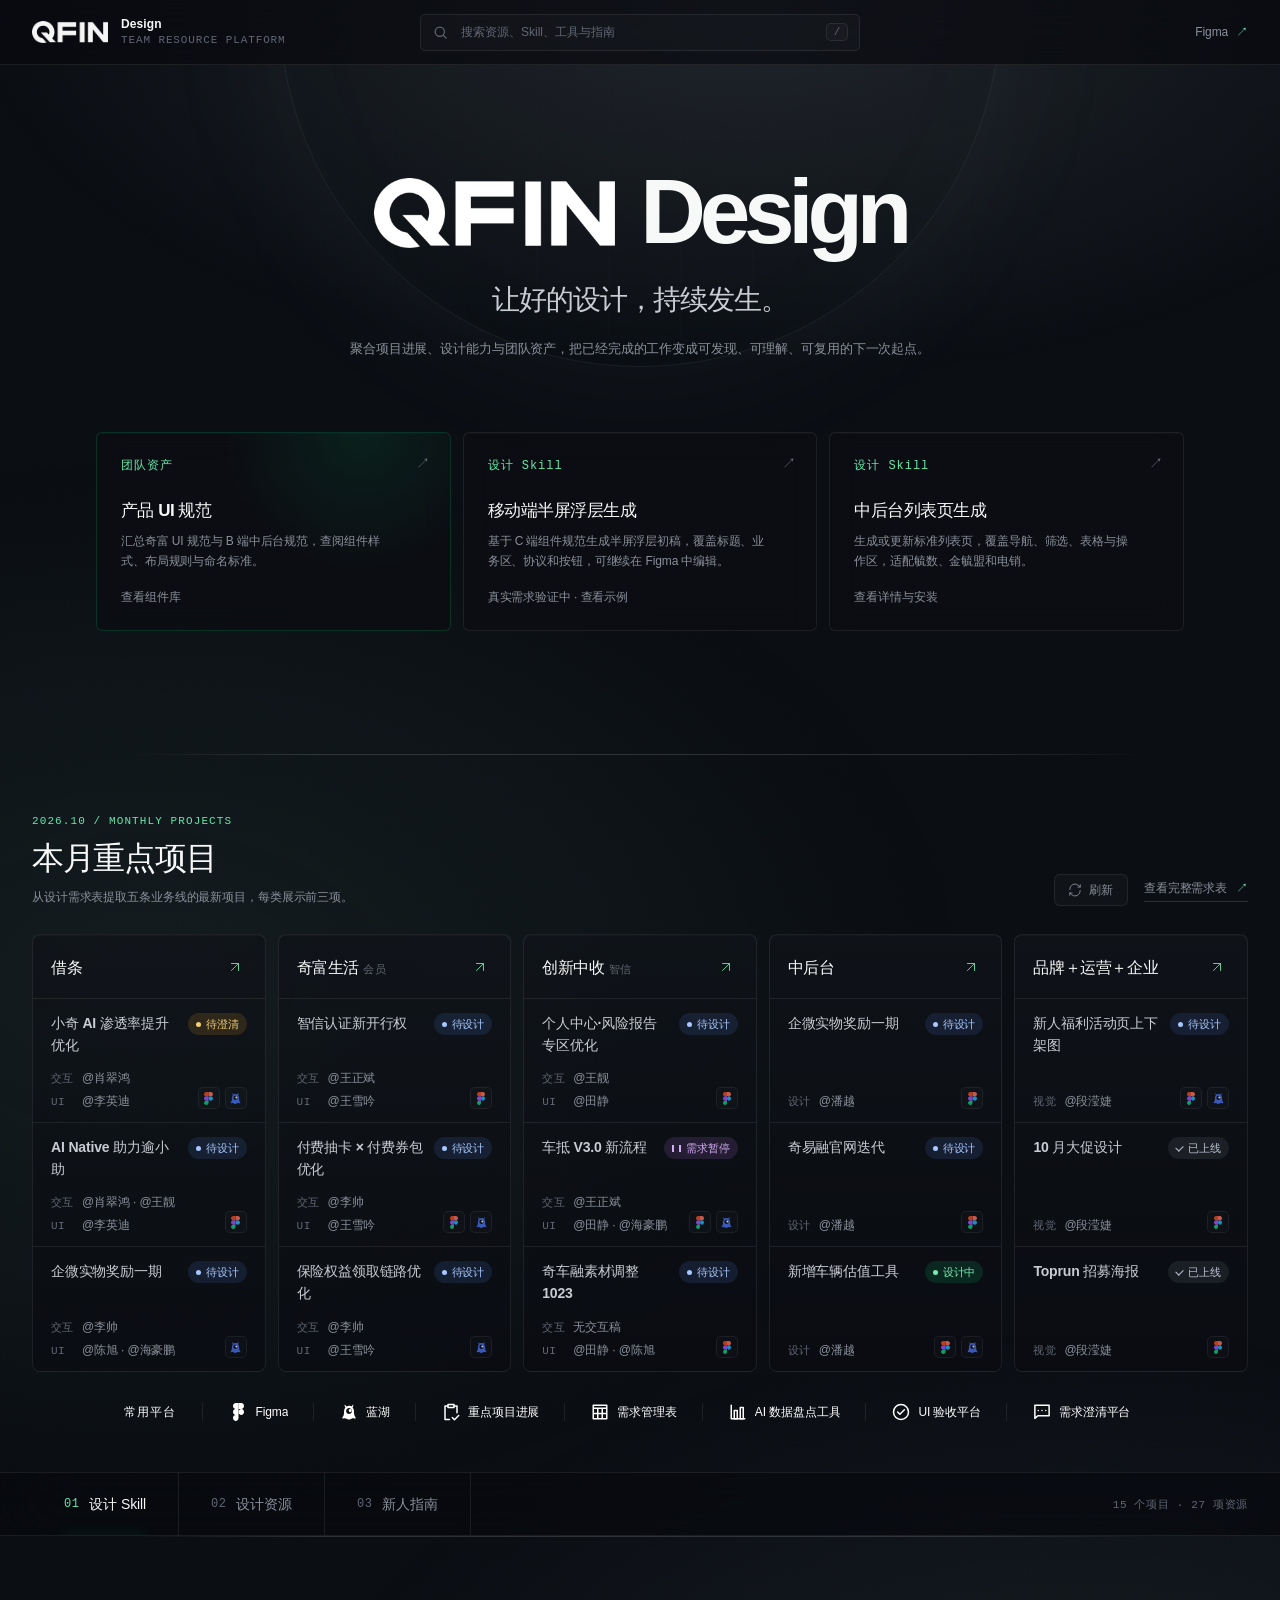
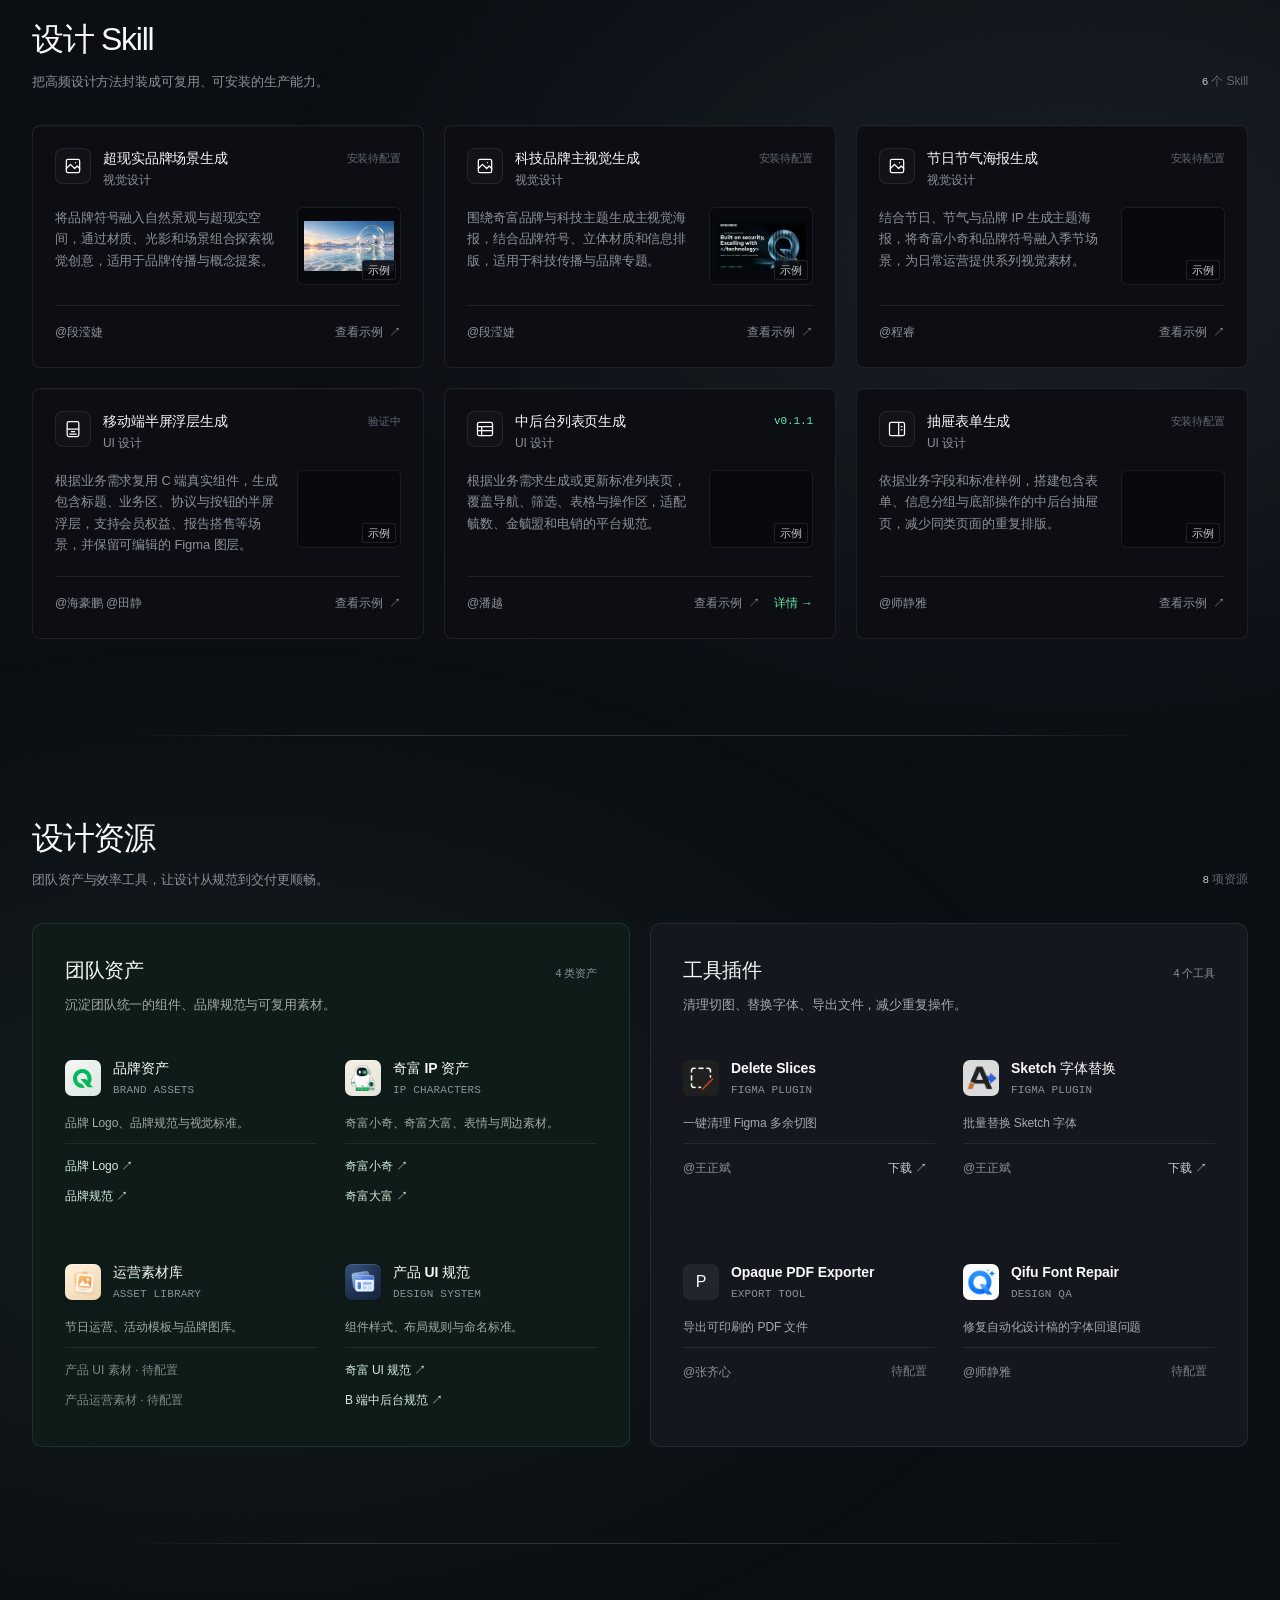
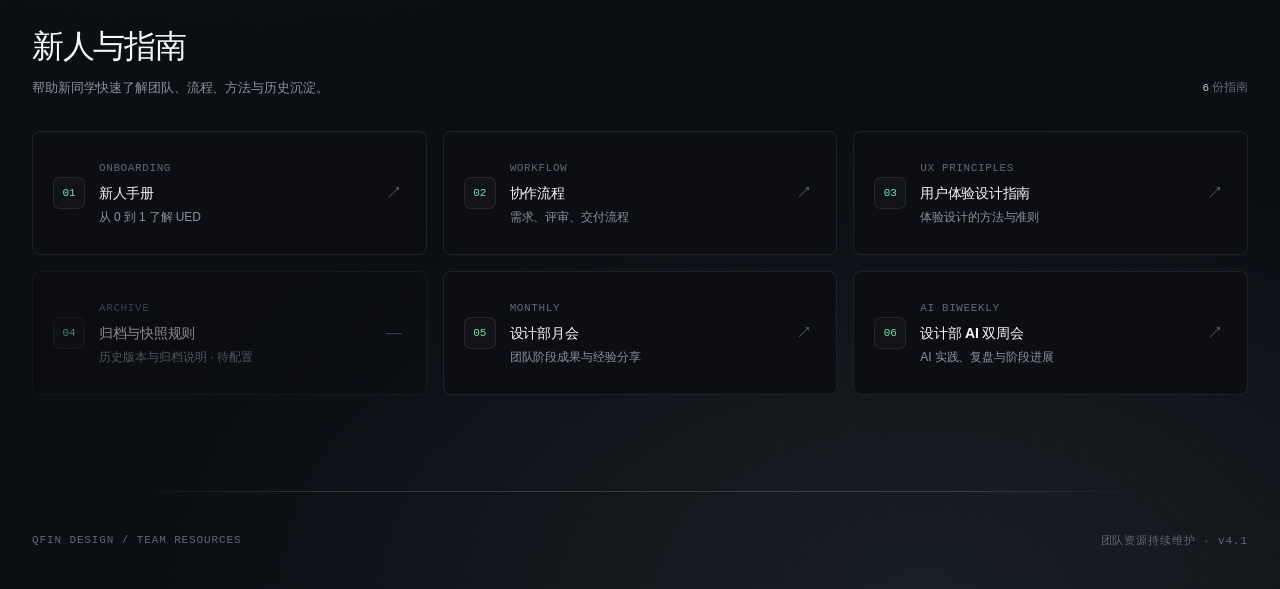
==== commit f0f18bb2: "Refine Skill card styling and simplify titles" ====
--- a/index.html
+++ b/index.html
@@ -8,7 +8,7 @@
   <title>QFIN Design · 团队资源平台</title>
   <meta name="description" content="QFIN Design 团队资源平台：常用平台、设计 Skill、工具插件、团队资产与新人指南。">
   <link rel="icon" type="image/svg+xml" sizes="any" href="assets/qfin-favicon.svg">
-  <link rel="stylesheet" href="styles.css?v=959ee16a4dac">
+  <link rel="stylesheet" href="styles.css?v=a42d64dac147">
   <script src="app.js?v=e32c5612b1e4" defer></script>
 </head>
 <body>
@@ -108,13 +108,13 @@
     <section class="resource-section shell" id="skills" aria-labelledby="skills-title">
       <div class="section-heading"><div><h2 id="skills-title">设计 Skill</h2><span>把高频设计方法封装成可复用、可安装的生产能力。</span></div><span class="section-count"><b class="section-visible-count">6</b> 个 Skill</span></div>
       <div class="skills-grid">
-        <article class="skill-card resource-item" data-skill-category="visual" data-search="设计 Skill 视觉设计 超现实品牌场景 生成高质量视觉创意 段滢婕 将品牌符号融入自然景观与超现实空间，通过材质、光影和场景组合探索视觉创意，适用于品牌传播与概念提案。 超现实品牌场景生成 Surreal brand scene generator"><div class="skill-card-top"><span class="skill-icon" aria-hidden="true"><svg viewBox="0 0 24 24"><path d="m12 3 9 5-9 5-9-5 9-5Zm-9 9 9 5 9-5M3 16l9 5 9-5"/></svg></span><div><h3><span>超现实品牌场景生成</span><span class="skill-title-en" lang="en">Surreal brand scene generator</span></h3><span class="tag">视觉设计</span></div><span class="skill-availability">安装待配置</span></div><div class="skill-card-body"><p class="skill-description">将品牌符号融入自然景观与超现实空间，通过材质、光影和场景组合探索视觉创意，适用于品牌传播与概念提案。</p><button class="skill-thumbnail" type="button" data-preview-src="assets/skill-surreal-brand.jpg" data-preview-title="超现实品牌场景生成 · Surreal brand scene generator" aria-label="放大 超现实品牌场景生成 示例图"><img src="assets/skill-surreal-brand.jpg" alt="超现实品牌场景 效果示例" loading="lazy" decoding="async"><span class="skill-thumbnail-label" aria-hidden="true">示例</span></button></div><footer class="skill-card-footer"><span>@段滢婕</span><div class="skill-card-actions"><button class="skill-example" type="button" data-preview-src="assets/skill-surreal-brand.jpg" data-preview-title="超现实品牌场景生成 · Surreal brand scene generator" aria-label="查看 超现实品牌场景生成 示例原图">查看示例 <span aria-hidden="true">↗</span></button></div></footer></article>
-        <article class="skill-card resource-item" data-skill-category="visual" data-search="设计 Skill 视觉设计 品牌科技主视觉 生成高质量品牌创意海报 段滢婕 围绕奇富品牌与科技主题生成主视觉海报，结合品牌符号、立体材质和信息排版，适用于科技传播与品牌专题。 科技品牌主视觉生成 Tech key visual generator"><div class="skill-card-top"><span class="skill-icon" aria-hidden="true"><svg viewBox="0 0 24 24"><rect x="4" y="4" width="16" height="16" rx="2"/><path d="m4 15 5-5 5 5 3-3 3 3M15 8h.01"/></svg></span><div><h3><span>科技品牌主视觉生成</span><span class="skill-title-en" lang="en">Tech key visual generator</span></h3><span class="tag">视觉设计</span></div><span class="skill-availability">安装待配置</span></div><div class="skill-card-body"><p class="skill-description">围绕奇富品牌与科技主题生成主视觉海报，结合品牌符号、立体材质和信息排版，适用于科技传播与品牌专题。</p><button class="skill-thumbnail" type="button" data-preview-src="assets/skill-tech-kv.jpg" data-preview-title="科技品牌主视觉生成 · Tech key visual generator" aria-label="放大 科技品牌主视觉生成 示例图"><img src="assets/skill-tech-kv.jpg" alt="品牌科技主视觉 效果示例" loading="lazy" decoding="async"><span class="skill-thumbnail-label" aria-hidden="true">示例</span></button></div><footer class="skill-card-footer"><span>@段滢婕</span><div class="skill-card-actions"><button class="skill-example" type="button" data-preview-src="assets/skill-tech-kv.jpg" data-preview-title="科技品牌主视觉生成 · Tech key visual generator" aria-label="查看 科技品牌主视觉生成 示例原图">查看示例 <span aria-hidden="true">↗</span></button></div></footer></article>
-        <article class="skill-card resource-item" data-skill-category="visual" data-search="设计 Skill 视觉设计 奇富科技节日节气海报 一键生成主题海报 程睿 结合节日、节气与品牌 IP 生成主题海报，将奇富小奇和品牌符号融入季节场景，为日常运营提供系列视觉素材。 节日节气海报生成 Holiday &amp; seasonal poster generator"><div class="skill-card-top"><span class="skill-icon" aria-hidden="true"><svg viewBox="0 0 24 24"><rect x="4" y="5" width="16" height="16" rx="2"/><path d="M8 3v4m8-4v4M4 11h16m-12 4h2m4 0h2"/></svg></span><div><h3><span>节日节气海报生成</span><span class="skill-title-en" lang="en">Holiday &amp; seasonal poster generator</span></h3><span class="tag">视觉设计</span></div><span class="skill-availability">安装待配置</span></div><div class="skill-card-body"><p class="skill-description">结合节日、节气与品牌 IP 生成主题海报，将奇富小奇和品牌符号融入季节场景，为日常运营提供系列视觉素材。</p><button class="skill-thumbnail" type="button" data-preview-src="assets/skill-seasonal-poster.jpg" data-preview-title="节日节气海报生成 · Holiday &amp; seasonal poster generator" aria-label="放大 节日节气海报生成 示例图"><img src="assets/skill-seasonal-poster.jpg" alt="奇富科技节日节气海报 效果示例" loading="lazy" decoding="async"><span class="skill-thumbnail-label" aria-hidden="true">示例</span></button></div><footer class="skill-card-footer"><span>@程睿</span><div class="skill-card-actions"><button class="skill-example" type="button" data-preview-src="assets/skill-seasonal-poster.jpg" data-preview-title="节日节气海报生成 · Holiday &amp; seasonal poster generator" aria-label="查看 节日节气海报生成 示例原图">查看示例 <span aria-hidden="true">↗</span></button></div></footer></article>
+        <article class="skill-card resource-item" data-skill-category="visual" data-search="设计 Skill 视觉设计 超现实品牌场景 生成高质量视觉创意 段滢婕 将品牌符号融入自然景观与超现实空间，通过材质、光影和场景组合探索视觉创意，适用于品牌传播与概念提案。 超现实品牌场景生成 Surreal brand scene generator"><div class="skill-card-top"><span class="skill-icon" aria-hidden="true"><svg viewBox="0 0 24 24"><rect x="4" y="4" width="16" height="16" rx="2"/><path d="m4 15 5-5 5 5 3-3 3 3M15 8h.01"/></svg></span><div><h3><span>超现实品牌场景生成</span></h3><span class="tag">视觉设计</span></div><span class="skill-availability">安装待配置</span></div><div class="skill-card-body"><p class="skill-description">将品牌符号融入自然景观与超现实空间，通过材质、光影和场景组合探索视觉创意，适用于品牌传播与概念提案。</p><button class="skill-thumbnail" type="button" data-preview-src="assets/skill-surreal-brand.jpg" data-preview-title="超现实品牌场景生成 · Surreal brand scene generator" aria-label="放大 超现实品牌场景生成 示例图"><img src="assets/skill-surreal-brand.jpg" alt="超现实品牌场景 效果示例" loading="lazy" decoding="async"><span class="skill-thumbnail-label" aria-hidden="true">示例</span></button></div><footer class="skill-card-footer"><span>@段滢婕</span><div class="skill-card-actions"><button class="skill-example" type="button" data-preview-src="assets/skill-surreal-brand.jpg" data-preview-title="超现实品牌场景生成 · Surreal brand scene generator" aria-label="查看 超现实品牌场景生成 示例原图">查看示例 <span aria-hidden="true">↗</span></button></div></footer></article>
+        <article class="skill-card resource-item" data-skill-category="visual" data-search="设计 Skill 视觉设计 品牌科技主视觉 生成高质量品牌创意海报 段滢婕 围绕奇富品牌与科技主题生成主视觉海报，结合品牌符号、立体材质和信息排版，适用于科技传播与品牌专题。 科技品牌主视觉生成 Tech key visual generator"><div class="skill-card-top"><span class="skill-icon" aria-hidden="true"><svg viewBox="0 0 24 24"><rect x="4" y="4" width="16" height="16" rx="2"/><path d="m4 15 5-5 5 5 3-3 3 3M15 8h.01"/></svg></span><div><h3><span>科技品牌主视觉生成</span></h3><span class="tag">视觉设计</span></div><span class="skill-availability">安装待配置</span></div><div class="skill-card-body"><p class="skill-description">围绕奇富品牌与科技主题生成主视觉海报，结合品牌符号、立体材质和信息排版，适用于科技传播与品牌专题。</p><button class="skill-thumbnail" type="button" data-preview-src="assets/skill-tech-kv.jpg" data-preview-title="科技品牌主视觉生成 · Tech key visual generator" aria-label="放大 科技品牌主视觉生成 示例图"><img src="assets/skill-tech-kv.jpg" alt="品牌科技主视觉 效果示例" loading="lazy" decoding="async"><span class="skill-thumbnail-label" aria-hidden="true">示例</span></button></div><footer class="skill-card-footer"><span>@段滢婕</span><div class="skill-card-actions"><button class="skill-example" type="button" data-preview-src="assets/skill-tech-kv.jpg" data-preview-title="科技品牌主视觉生成 · Tech key visual generator" aria-label="查看 科技品牌主视觉生成 示例原图">查看示例 <span aria-hidden="true">↗</span></button></div></footer></article>
+        <article class="skill-card resource-item" data-skill-category="visual" data-search="设计 Skill 视觉设计 奇富科技节日节气海报 一键生成主题海报 程睿 结合节日、节气与品牌 IP 生成主题海报，将奇富小奇和品牌符号融入季节场景，为日常运营提供系列视觉素材。 节日节气海报生成 Holiday &amp; seasonal poster generator"><div class="skill-card-top"><span class="skill-icon" aria-hidden="true"><svg viewBox="0 0 24 24"><rect x="4" y="4" width="16" height="16" rx="2"/><path d="m4 15 5-5 5 5 3-3 3 3M15 8h.01"/></svg></span><div><h3><span>节日节气海报生成</span></h3><span class="tag">视觉设计</span></div><span class="skill-availability">安装待配置</span></div><div class="skill-card-body"><p class="skill-description">结合节日、节气与品牌 IP 生成主题海报，将奇富小奇和品牌符号融入季节场景，为日常运营提供系列视觉素材。</p><button class="skill-thumbnail" type="button" data-preview-src="assets/skill-seasonal-poster.jpg" data-preview-title="节日节气海报生成 · Holiday &amp; seasonal poster generator" aria-label="放大 节日节气海报生成 示例图"><img src="assets/skill-seasonal-poster.jpg" alt="奇富科技节日节气海报 效果示例" loading="lazy" decoding="async"><span class="skill-thumbnail-label" aria-hidden="true">示例</span></button></div><footer class="skill-card-footer"><span>@程睿</span><div class="skill-card-actions"><button class="skill-example" type="button" data-preview-src="assets/skill-seasonal-poster.jpg" data-preview-title="节日节气海报生成 · Holiday &amp; seasonal poster generator" aria-label="查看 节日节气海报生成 示例原图">查看示例 <span aria-hidden="true">↗</span></button></div></footer></article>
         <!-- Skill progress: https://www.figma.com/design/rJCVHAEMLxR7I8GNu2qo7Y/AI双周会?node-id=2670-15029 ; examples: node-id=79-1625, node-id=1136-9484, node-id=79-1628 ; owners: node-id=2200-7122 -->
-        <article class="skill-card resource-item" id="skill-c-half-sheet" data-skill-category="ui" data-search="设计 Skill UI设计 C 端半屏浮层 Skill Half Sheet 会员权益 报告搭售 可编辑 Figma 海豪鹏 田静 根据业务需求复用 C 端真实组件，生成包含标题、业务区、协议与按钮的半屏浮层，支持会员权益、报告搭售等场景，并保留可编辑的 Figma 图层。 移动端半屏浮层生成 Mobile bottom sheet generator"><div class="skill-card-top"><span class="skill-icon" aria-hidden="true"><svg viewBox="0 0 24 24"><rect x="5" y="3" width="14" height="18" rx="2"/><path d="M5 12h14m-9 3h4m-6 3h8"/></svg></span><div><h3><span>移动端半屏浮层生成</span><span class="skill-title-en" lang="en">Mobile bottom sheet generator</span></h3><span class="tag">UI 设计</span></div><span class="skill-availability">验证中</span></div><div class="skill-card-body"><p class="skill-description">根据业务需求复用 C 端真实组件，生成包含标题、业务区、协议与按钮的半屏浮层，支持会员权益、报告搭售等场景，并保留可编辑的 Figma 图层。</p><button class="skill-thumbnail" type="button" data-preview-src="assets/skill-c-half-sheet.png" data-preview-gallery="assets/skill-c-half-sheet-form.png assets/skill-c-half-sheet.png assets/skill-c-half-sheet-result.png" data-preview-title="移动端半屏浮层生成 · Mobile bottom sheet generator" aria-label="放大 移动端半屏浮层生成 示例图"><img src="assets/skill-c-half-sheet.png" alt="C 端半屏浮层 Skill：会员还款权益浮层示例" loading="lazy" decoding="async"><span class="skill-thumbnail-label" aria-hidden="true">示例</span></button></div><footer class="skill-card-footer"><span>@海豪鹏 @田静</span><div class="skill-card-actions"><button class="skill-example" type="button" data-preview-src="assets/skill-c-half-sheet.png" data-preview-gallery="assets/skill-c-half-sheet-form.png assets/skill-c-half-sheet.png assets/skill-c-half-sheet-result.png" data-preview-title="移动端半屏浮层生成 · Mobile bottom sheet generator" aria-label="查看 移动端半屏浮层生成 示例原图">查看示例 <span aria-hidden="true">↗</span></button></div></footer></article>
-        <article class="skill-card resource-item" data-skill-category="ui" data-search="设计 Skill UI设计 Qfn-list-page Qfin-list-page 毓数 金毓盟 电销 一键生成列表页结构 潘越 根据业务需求生成或更新标准列表页，覆盖导航、筛选、表格与操作区，适配毓数、金毓盟和电销的平台规范。 中后台列表页生成 Admin list page generator"><div class="skill-card-top"><span class="skill-icon" aria-hidden="true"><svg viewBox="0 0 24 24"><rect x="3" y="4" width="18" height="16" rx="2"/><path d="M3 9h18M8 9v11m-5-6h18"/></svg></span><div><h3><a class="skill-detail-link" href="skills/qfin-list-page.html"><span>中后台列表页生成</span><span class="skill-title-en" lang="en">Admin list page generator</span></a></h3><span class="tag">UI 设计</span></div><span class="skill-availability is-ready">v0.1.1</span></div><div class="skill-card-body"><p class="skill-description">根据业务需求生成或更新标准列表页，覆盖导航、筛选、表格与操作区，适配毓数、金毓盟和电销的平台规范。</p><button class="skill-thumbnail" type="button" data-preview-src="assets/skill-qfin-list-page.png" data-preview-title="中后台列表页生成 · Admin list page generator" aria-label="放大 中后台列表页生成 示例图"><img src="assets/skill-qfin-list-page.png" alt="中后台列表页生成示例：金毓盟我的客户页面，包含导航、筛选、数据表格与分页" loading="lazy" decoding="async"><span class="skill-thumbnail-label" aria-hidden="true">示例</span></button></div><footer class="skill-card-footer"><span>@潘越</span><div class="skill-card-actions"><button class="skill-example" type="button" data-preview-src="assets/skill-qfin-list-page.png" data-preview-title="中后台列表页生成 · Admin list page generator" aria-label="查看 中后台列表页生成 示例原图">查看示例 <span aria-hidden="true">↗</span></button><span class="skill-details-cue" aria-hidden="true">详情 →</span></div></footer></article>
-        <article class="skill-card resource-item" data-skill-category="ui" data-search="设计 Skill UI设计 Qfn-figma-drawer-builder 快速搭建中后台抽屉页 师静雅 依据业务字段和标准样例，搭建包含表单、信息分组与底部操作的中后台抽屉页，减少同类页面的重复排版。 抽屉表单生成 Drawer form generator"><div class="skill-card-top"><span class="skill-icon" aria-hidden="true"><svg viewBox="0 0 24 24"><rect x="3" y="4" width="18" height="16" rx="2"/><path d="M14 4v16m3-11h1m-1 4h1"/></svg></span><div><h3><span>抽屉表单生成</span><span class="skill-title-en" lang="en">Drawer form generator</span></h3><span class="tag">UI 设计</span></div><span class="skill-availability">安装待配置</span></div><div class="skill-card-body"><p class="skill-description">依据业务字段和标准样例，搭建包含表单、信息分组与底部操作的中后台抽屉页，减少同类页面的重复排版。</p><button class="skill-thumbnail" type="button" data-preview-src="assets/skill-figma-drawer.png" data-preview-title="抽屉表单生成 · Drawer form generator" aria-label="放大 抽屉表单生成 示例图"><img src="assets/skill-figma-drawer.png" alt="抽屉表单生成示例：新增短信模板策略，包含字段、关联表格与底部操作" loading="lazy" decoding="async"><span class="skill-thumbnail-label" aria-hidden="true">示例</span></button></div><footer class="skill-card-footer"><span>@师静雅</span><div class="skill-card-actions"><button class="skill-example" type="button" data-preview-src="assets/skill-figma-drawer.png" data-preview-title="抽屉表单生成 · Drawer form generator" aria-label="查看 抽屉表单生成 示例原图">查看示例 <span aria-hidden="true">↗</span></button></div></footer></article>
+        <article class="skill-card resource-item" id="skill-c-half-sheet" data-skill-category="ui" data-search="设计 Skill UI设计 C 端半屏浮层 Skill Half Sheet 会员权益 报告搭售 可编辑 Figma 海豪鹏 田静 根据业务需求复用 C 端真实组件，生成包含标题、业务区、协议与按钮的半屏浮层，支持会员权益、报告搭售等场景，并保留可编辑的 Figma 图层。 移动端半屏浮层生成 Mobile bottom sheet generator"><div class="skill-card-top"><span class="skill-icon" aria-hidden="true"><svg viewBox="0 0 24 24"><rect x="5" y="3" width="14" height="18" rx="2"/><path d="M5 12h14m-9 3h4m-6 3h8"/></svg></span><div><h3><span>移动端半屏浮层生成</span></h3><span class="tag">UI 设计</span></div><span class="skill-availability">验证中</span></div><div class="skill-card-body"><p class="skill-description">根据业务需求复用 C 端真实组件，生成包含标题、业务区、协议与按钮的半屏浮层，支持会员权益、报告搭售等场景，并保留可编辑的 Figma 图层。</p><button class="skill-thumbnail" type="button" data-preview-src="assets/skill-c-half-sheet.png" data-preview-gallery="assets/skill-c-half-sheet-form.png assets/skill-c-half-sheet.png assets/skill-c-half-sheet-result.png" data-preview-title="移动端半屏浮层生成 · Mobile bottom sheet generator" aria-label="放大 移动端半屏浮层生成 示例图"><img src="assets/skill-c-half-sheet.png" alt="C 端半屏浮层 Skill：会员还款权益浮层示例" loading="lazy" decoding="async"><span class="skill-thumbnail-label" aria-hidden="true">示例</span></button></div><footer class="skill-card-footer"><span>@海豪鹏 @田静</span><div class="skill-card-actions"><button class="skill-example" type="button" data-preview-src="assets/skill-c-half-sheet.png" data-preview-gallery="assets/skill-c-half-sheet-form.png assets/skill-c-half-sheet.png assets/skill-c-half-sheet-result.png" data-preview-title="移动端半屏浮层生成 · Mobile bottom sheet generator" aria-label="查看 移动端半屏浮层生成 示例原图">查看示例 <span aria-hidden="true">↗</span></button></div></footer></article>
+        <article class="skill-card resource-item" data-skill-category="ui" data-search="设计 Skill UI设计 Qfn-list-page Qfin-list-page 毓数 金毓盟 电销 一键生成列表页结构 潘越 根据业务需求生成或更新标准列表页，覆盖导航、筛选、表格与操作区，适配毓数、金毓盟和电销的平台规范。 中后台列表页生成 Admin list page generator"><div class="skill-card-top"><span class="skill-icon" aria-hidden="true"><svg viewBox="0 0 24 24"><rect x="3" y="4" width="18" height="16" rx="2"/><path d="M3 9h18M8 9v11m-5-6h18"/></svg></span><div><h3><a class="skill-detail-link" href="skills/qfin-list-page.html"><span>中后台列表页生成</span></a></h3><span class="tag">UI 设计</span></div><span class="skill-availability is-ready">v0.1.1</span></div><div class="skill-card-body"><p class="skill-description">根据业务需求生成或更新标准列表页，覆盖导航、筛选、表格与操作区，适配毓数、金毓盟和电销的平台规范。</p><button class="skill-thumbnail" type="button" data-preview-src="assets/skill-qfin-list-page.png" data-preview-title="中后台列表页生成 · Admin list page generator" aria-label="放大 中后台列表页生成 示例图"><img src="assets/skill-qfin-list-page.png" alt="中后台列表页生成示例：金毓盟我的客户页面，包含导航、筛选、数据表格与分页" loading="lazy" decoding="async"><span class="skill-thumbnail-label" aria-hidden="true">示例</span></button></div><footer class="skill-card-footer"><span>@潘越</span><div class="skill-card-actions"><button class="skill-example" type="button" data-preview-src="assets/skill-qfin-list-page.png" data-preview-title="中后台列表页生成 · Admin list page generator" aria-label="查看 中后台列表页生成 示例原图">查看示例 <span aria-hidden="true">↗</span></button><span class="skill-details-cue" aria-hidden="true">详情 →</span></div></footer></article>
+        <article class="skill-card resource-item" data-skill-category="ui" data-search="设计 Skill UI设计 Qfn-figma-drawer-builder 快速搭建中后台抽屉页 师静雅 依据业务字段和标准样例，搭建包含表单、信息分组与底部操作的中后台抽屉页，减少同类页面的重复排版。 抽屉表单生成 Drawer form generator"><div class="skill-card-top"><span class="skill-icon" aria-hidden="true"><svg viewBox="0 0 24 24"><rect x="3" y="4" width="18" height="16" rx="2"/><path d="M14 4v16m3-11h1m-1 4h1"/></svg></span><div><h3><span>抽屉表单生成</span></h3><span class="tag">UI 设计</span></div><span class="skill-availability">安装待配置</span></div><div class="skill-card-body"><p class="skill-description">依据业务字段和标准样例，搭建包含表单、信息分组与底部操作的中后台抽屉页，减少同类页面的重复排版。</p><button class="skill-thumbnail" type="button" data-preview-src="assets/skill-figma-drawer.png" data-preview-title="抽屉表单生成 · Drawer form generator" aria-label="放大 抽屉表单生成 示例图"><img src="assets/skill-figma-drawer.png" alt="抽屉表单生成示例：新增短信模板策略，包含字段、关联表格与底部操作" loading="lazy" decoding="async"><span class="skill-thumbnail-label" aria-hidden="true">示例</span></button></div><footer class="skill-card-footer"><span>@师静雅</span><div class="skill-card-actions"><button class="skill-example" type="button" data-preview-src="assets/skill-figma-drawer.png" data-preview-title="抽屉表单生成 · Drawer form generator" aria-label="查看 抽屉表单生成 示例原图">查看示例 <span aria-hidden="true">↗</span></button></div></footer></article>
       </div>
     </section>
 
--- a/styles.css
+++ b/styles.css
@@ -248,10 +248,11 @@
 :is(#skills, #resources, #guides) .section-heading { margin-bottom: 32px; }
 :is(#skills, #resources, #guides) .section-heading div > span { margin-top: 12px; font-size: 13px; }
 .skills-grid { display: grid; grid-template-columns: repeat(12, minmax(0, 1fr)); gap: 20px; }
-.skill-card { position: relative; min-width: 0; grid-column: span 4; display: flex; flex-direction: column; padding: 22px; border: 1px solid var(--line); border-radius: 8px; background: var(--surface); transition: border-color .2s ease, background-color .2s ease; }
+.skill-card { position: relative; isolation: isolate; min-width: 0; grid-column: span 4; display: flex; flex-direction: column; padding: 22px; border: 1px solid var(--line); border-radius: 8px; background: var(--surface); box-shadow: inset 0 1px 0 rgba(255,255,255,.025); transition: transform .24s cubic-bezier(.16,1,.3,1), border-color .24s ease, background .24s ease; }
+.skill-card::before { content: ""; position: absolute; z-index: -1; inset: 0; border-radius: inherit; pointer-events: none; opacity: 0; background: radial-gradient(circle at 100% 0%,rgba(0,200,115,.075),transparent 40%); transition: opacity .24s ease; }
 .skill-card[id], .team-asset[id] { scroll-margin-top: calc(var(--header-height) + var(--anchor-height) + 24px); }
-.skill-card:hover { border-color: var(--line-strong); background: var(--surface-raised); }
-.skill-card:has(.skill-detail-link):hover { border-color: rgba(103,232,173,.3); }
+.skill-card:hover, .skill-card:focus-within { transform: translateY(-3px); border-color: rgba(103,232,173,.2); background: linear-gradient(180deg,rgba(17,21,27,.92),rgba(11,14,19,.84)); }
+.skill-card:hover::before, .skill-card:focus-within::before { opacity: 1; }
 .skill-card-top { display: flex; align-items: flex-start; gap: 12px; }
 .skill-card-top > div { min-width: 0; flex: 1; }
 .skill-icon { width: 36px; height: 36px; flex: 0 0 auto; display: grid; place-items: center; border: 1px solid var(--line); border-radius: 8px; background: rgba(255,255,255,.025); color: #fff; }
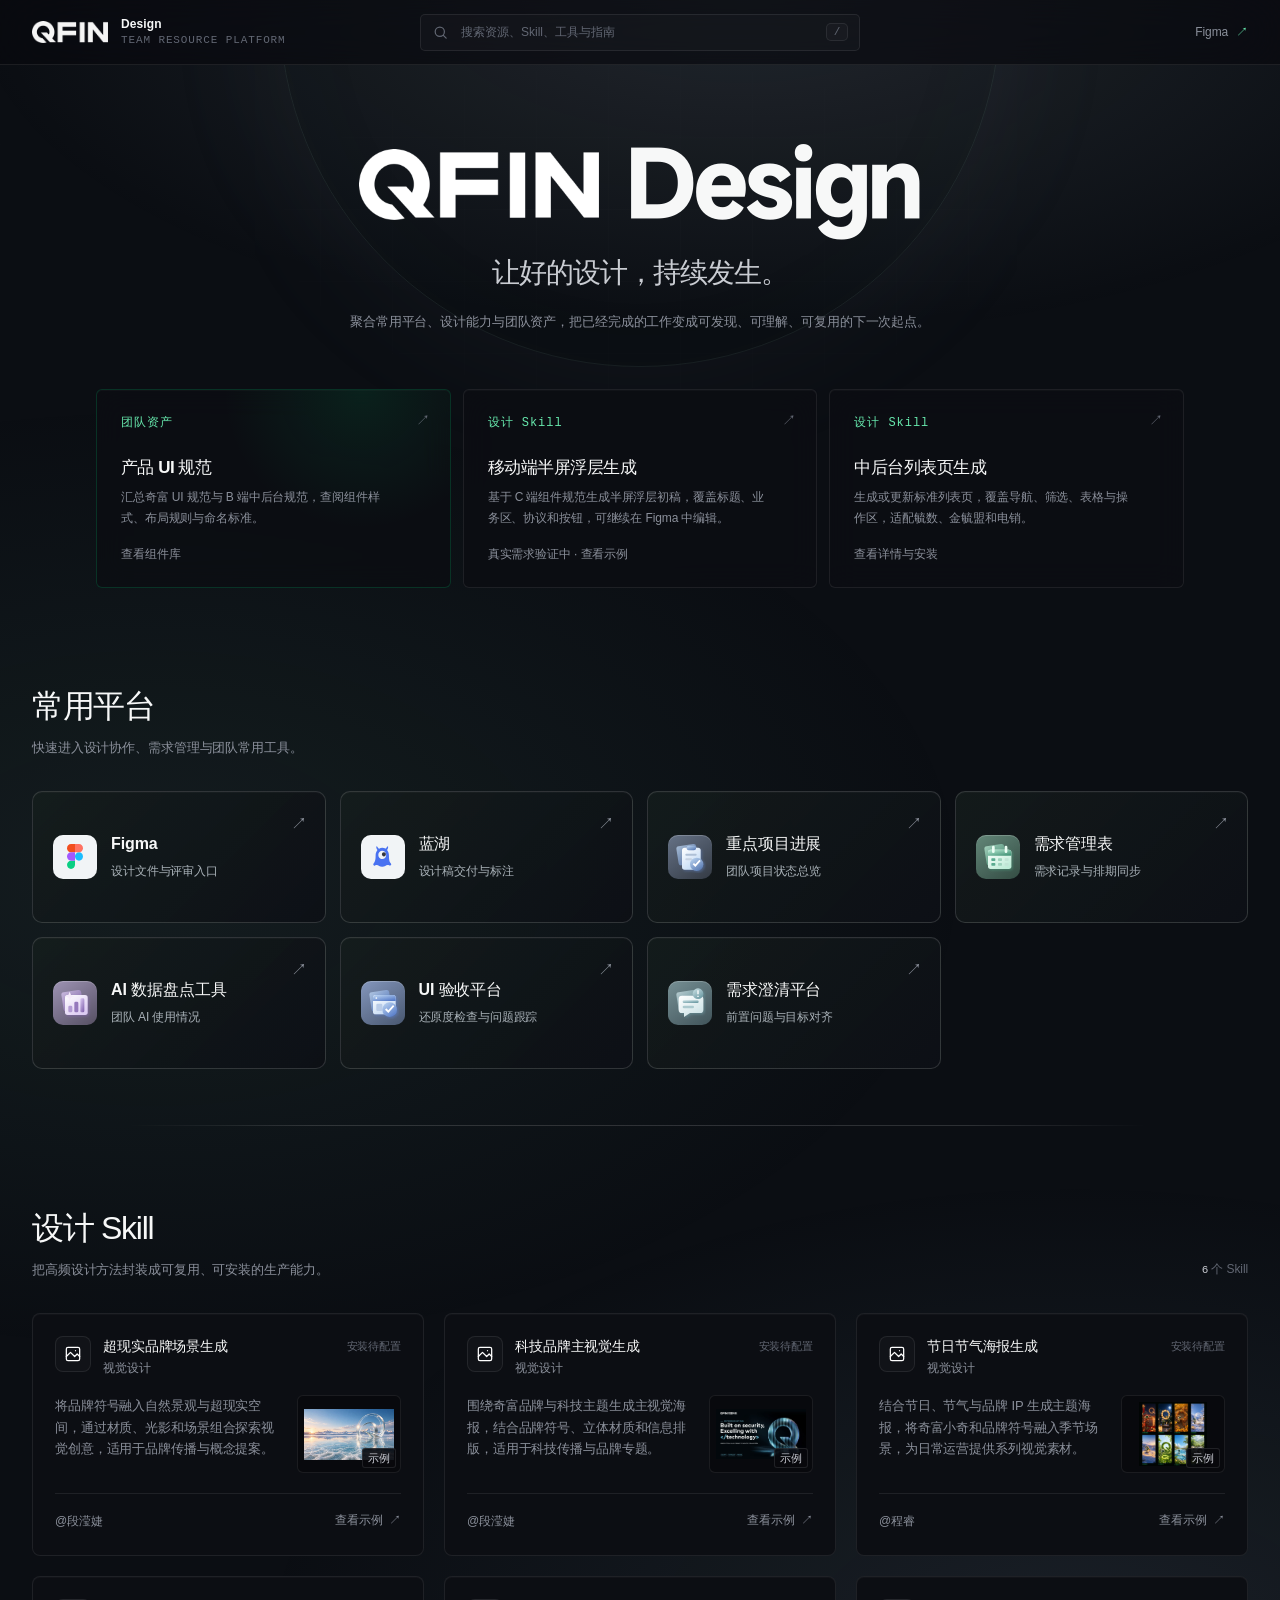
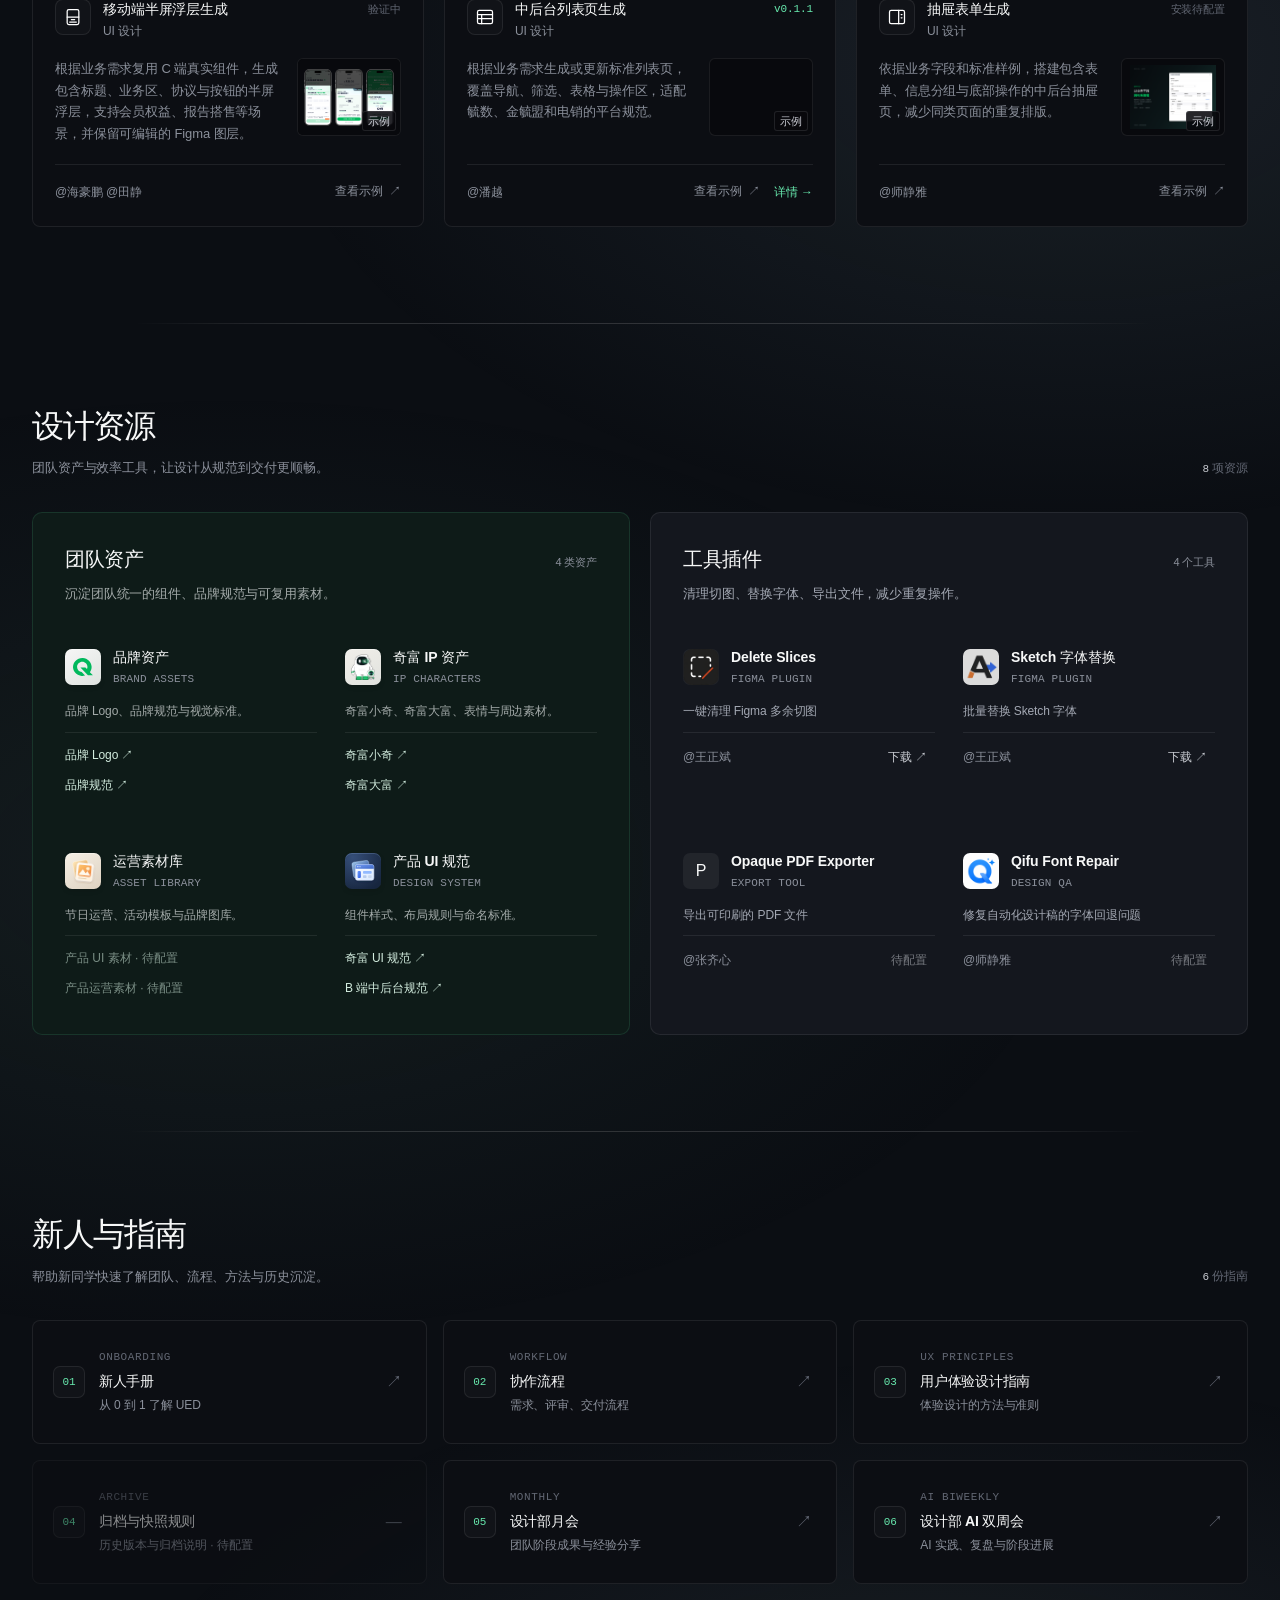
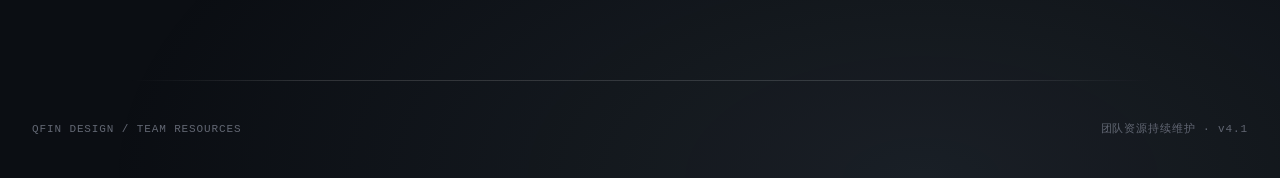
==== commit 2ee60bfd: "Publish platform cards and refined hero typography" ====
--- a/index.html
+++ b/index.html
@@ -8,8 +8,8 @@
   <title>QFIN Design · 团队资源平台</title>
   <meta name="description" content="QFIN Design 团队资源平台：常用平台、设计 Skill、工具插件、团队资产与新人指南。">
   <link rel="icon" type="image/svg+xml" sizes="any" href="assets/qfin-favicon.svg">
-  <link rel="stylesheet" href="styles.css?v=a42d64dac147">
-  <script src="app.js?v=e32c5612b1e4" defer></script>
+  <link rel="stylesheet" href="styles.css?v=d0c5ba13a85e">
+  <script src="app.js?v=40649ec1fc2e" defer></script>
 </head>
 <body>
   <a class="skip-link" href="#main-content">跳到主要内容</a>
@@ -27,7 +27,7 @@
       <div class="hero-intro">
         <h1 id="hero-title"><img src="assets/qfin-logo-white.png" alt="QFIN"><span>Design</span></h1>
         <p class="hero-tagline">让好的设计，持续发生。</p>
-        <p class="hero-description">聚合项目进展、设计能力与团队资产，把已经完成的工作变成可发现、可理解、可复用的下一次起点。</p>
+        <p class="hero-description">聚合常用平台、设计能力与团队资产，把已经完成的工作变成可发现、可理解、可复用的下一次起点。</p>
       </div>
       <div class="announcement-grid" aria-label="精选资源">
         <a class="announcement-card featured" href="#asset-ui-system"><span class="announcement-label">团队资产</span><h2>产品 UI 规范</h2><p>汇总奇富 UI 规范与 B 端中后台规范，查阅组件样式、布局规则与命名标准。</p><span class="announcement-meta">查看组件库</span><i aria-hidden="true">↗</i></a>
@@ -36,7 +36,20 @@
       </div>
     </section>
 
-    <section class="project-showcase resource-section shell" id="projects" aria-labelledby="projects-title">
+    <section class="platform-band shell resource-section" id="platforms" aria-labelledby="platforms-title">
+      <div class="platform-heading"><h2 id="platforms-title">常用平台</h2><p>快速进入设计协作、需求管理与团队常用工具。</p></div>
+      <div class="platform-grid">
+        <a class="platform-card resource-item" data-search="常用平台 Figma 设计文件 协作入口" href="https://www.figma.com/files/team/1398222232321482158/folder/603595330?fuid=974866001841861958" target="_blank" rel="noopener noreferrer"><span class="platform-symbol platform-symbol-brand" aria-hidden="true"><img src="assets/platform-figma.svg" alt=""></span><span><strong>Figma</strong><small>设计文件与评审入口</small></span><span class="platform-card-arrow" aria-hidden="true">↗</span></a>
+        <a class="platform-card resource-item" data-search="常用平台 蓝湖 设计稿交付 标注" href="https://lanhuapp.com/dashboard/#/item?fid=all&amp;tid=906bded2-2e16-4b1b-830f-885637f03631" target="_blank" rel="noopener noreferrer"><span class="platform-symbol platform-symbol-brand" aria-hidden="true"><img src="assets/platform-lanhu.svg?v=6f8891691cc1" alt=""></span><span><strong>蓝湖</strong><small>设计稿交付与标注</small></span><span class="platform-card-arrow" aria-hidden="true">↗</span></a>
+        <a class="platform-card resource-item" data-search="常用平台 重点项目进展 项目跟踪" href="https://doc.360teams.com/sheets/rp3OV8PVEEHj8xAm/fcUlJ" target="_blank" rel="noopener noreferrer"><span class="platform-symbol" aria-hidden="true"><img src="assets/platform-projects.svg" alt=""></span><span><strong>重点项目进展</strong><small>团队项目状态总览</small></span><span class="platform-card-arrow" aria-hidden="true">↗</span></a>
+        <a class="platform-card resource-item" data-search="常用平台 需求管理表 需求排期" href="https://doc.360teams.com/sheets/vVAXVn7VxBtllrqm/AMQAF" target="_blank" rel="noopener noreferrer"><span class="platform-symbol" aria-hidden="true"><img src="assets/platform-requirements.svg" alt=""></span><span><strong>需求管理表</strong><small>需求记录与排期同步</small></span><span class="platform-card-arrow" aria-hidden="true">↗</span></a>
+        <a class="platform-card resource-item" data-search="常用平台 AI数据盘点工具 AI 工作台" href="https://report-share.daikuan.qihoo.net/view/tmp/report-v4.html" target="_blank" rel="noopener noreferrer"><span class="platform-symbol" aria-hidden="true"><img src="assets/platform-ai-data.svg" alt=""></span><span><strong>AI 数据盘点工具</strong><small>团队 AI 使用情况</small></span><span class="platform-card-arrow" aria-hidden="true">↗</span></a>
+        <a class="platform-card resource-item" data-search="常用平台 UI验收平台 体验验收" href="https://ion-inter-94640902.figma.site/" target="_blank" rel="noopener noreferrer"><span class="platform-symbol" aria-hidden="true"><img src="assets/platform-review.svg" alt=""></span><span><strong>UI 验收平台</strong><small>还原度检查与问题跟踪</small></span><span class="platform-card-arrow" aria-hidden="true">↗</span></a>
+        <a class="platform-card resource-item" data-search="常用平台 需求澄清平台 产品需求" href="https://confluence.daikuan.qihoo.net/pages/viewpage.action?pageId=18661324" target="_blank" rel="noopener noreferrer"><span class="platform-symbol" aria-hidden="true"><img src="assets/platform-clarify.svg" alt=""></span><span><strong>需求澄清平台</strong><small>前置问题与目标对齐</small></span><span class="platform-card-arrow" aria-hidden="true">↗</span></a>
+      </div>
+    </section>
+
+    <section class="project-showcase resource-section shell" id="projects" aria-labelledby="projects-title" hidden inert>
       <div class="project-heading">
         <div><span>2026.10 / MONTHLY PROJECTS</span><h2 id="projects-title">本月重点项目</h2><p>从设计需求表提取五条业务线的最新项目，每类展示前三项。</p></div>
         <div class="project-heading-actions">
@@ -48,24 +61,24 @@
         <article class="project-group">
           <header><h3>借条</h3><a class="project-group-link" href="https://doc.360teams.com/sheets/vVAXVn7VxBtllrqm/MODOC?site_from=im.desktop" target="_blank" rel="noopener noreferrer" aria-label="打开借条工作表" title="借条需求表"><svg viewBox="0 0 24 24" aria-hidden="true"><path d="M6 18 18 6M6 6h12v12"/></svg></a></header>
           <div class="project-list">
-            <article class="project-item resource-item" data-search="本月项目 借条 小奇 AI 渗透率提升优化 待澄清 肖翠鸿 李英迪"><div class="project-title"><h4><a href="https://doc.360teams.com/sheets/vVAXVn7VxBtllrqm/MODOC?site_from=im.desktop" target="_blank" rel="noopener noreferrer">小奇 AI 渗透率提升优化</a></h4><small data-status="clarifying">待澄清</small></div><div class="project-meta"><dl><div><dt>交互</dt><dd>@肖翠鸿</dd></div><div><dt>UI</dt><dd>@李英迪</dd></div></dl><div class="project-resources"><a class="project-resource" href="https://www.figma.com/files/team/1398222232321482158/folder/603595330?fuid=974866001841861958" target="_blank" rel="noopener noreferrer" aria-label="打开 Figma" title="Figma"><img src="assets/platform-figma.svg" alt=""></a><a class="project-resource" href="https://lanhuapp.com/dashboard/#/item?fid=all&amp;tid=906bded2-2e16-4b1b-830f-885637f03631" target="_blank" rel="noopener noreferrer" aria-label="打开蓝湖" title="蓝湖"><img src="assets/platform-lanhu.svg" alt=""></a></div></div></article>
+            <article class="project-item resource-item" data-search="本月项目 借条 小奇 AI 渗透率提升优化 待澄清 肖翠鸿 李英迪"><div class="project-title"><h4><a href="https://doc.360teams.com/sheets/vVAXVn7VxBtllrqm/MODOC?site_from=im.desktop" target="_blank" rel="noopener noreferrer">小奇 AI 渗透率提升优化</a></h4><small data-status="clarifying">待澄清</small></div><div class="project-meta"><dl><div><dt>交互</dt><dd>@肖翠鸿</dd></div><div><dt>UI</dt><dd>@李英迪</dd></div></dl><div class="project-resources"><a class="project-resource" href="https://www.figma.com/files/team/1398222232321482158/folder/603595330?fuid=974866001841861958" target="_blank" rel="noopener noreferrer" aria-label="打开 Figma" title="Figma"><img src="assets/platform-figma.svg" alt=""></a><a class="project-resource" href="https://lanhuapp.com/dashboard/#/item?fid=all&amp;tid=906bded2-2e16-4b1b-830f-885637f03631" target="_blank" rel="noopener noreferrer" aria-label="打开蓝湖" title="蓝湖"><img src="assets/platform-lanhu.svg?v=6f8891691cc1" alt=""></a></div></div></article>
             <article class="project-item resource-item" data-search="本月项目 借条 AI Native 助力逾小助 待设计 肖翠鸿 王靓 李英迪"><div class="project-title"><h4><a href="https://doc.360teams.com/sheets/vVAXVn7VxBtllrqm/MODOC?site_from=im.desktop" target="_blank" rel="noopener noreferrer">AI Native 助力逾小助</a></h4><small data-status="pending">待设计</small></div><div class="project-meta"><dl><div><dt>交互</dt><dd>@肖翠鸿 · @王靓</dd></div><div><dt>UI</dt><dd>@李英迪</dd></div></dl><div class="project-resources"><a class="project-resource" href="https://www.figma.com/files/team/1398222232321482158/folder/603595330?fuid=974866001841861958" target="_blank" rel="noopener noreferrer" aria-label="打开 Figma" title="Figma"><img src="assets/platform-figma.svg" alt=""></a></div></div></article>
-            <article class="project-item resource-item" data-search="本月项目 借条 企微实物奖励一期 待设计 李帅 陈旭 海豪鹏"><div class="project-title"><h4><a href="https://doc.360teams.com/sheets/vVAXVn7VxBtllrqm/MODOC?site_from=im.desktop" target="_blank" rel="noopener noreferrer">企微实物奖励一期</a></h4><small data-status="pending">待设计</small></div><div class="project-meta"><dl><div><dt>交互</dt><dd>@李帅</dd></div><div><dt>UI</dt><dd>@陈旭 · @海豪鹏</dd></div></dl><div class="project-resources"><a class="project-resource" href="https://lanhuapp.com/dashboard/#/item?fid=all&amp;tid=906bded2-2e16-4b1b-830f-885637f03631" target="_blank" rel="noopener noreferrer" aria-label="打开蓝湖" title="蓝湖"><img src="assets/platform-lanhu.svg" alt=""></a></div></div></article>
+            <article class="project-item resource-item" data-search="本月项目 借条 企微实物奖励一期 待设计 李帅 陈旭 海豪鹏"><div class="project-title"><h4><a href="https://doc.360teams.com/sheets/vVAXVn7VxBtllrqm/MODOC?site_from=im.desktop" target="_blank" rel="noopener noreferrer">企微实物奖励一期</a></h4><small data-status="pending">待设计</small></div><div class="project-meta"><dl><div><dt>交互</dt><dd>@李帅</dd></div><div><dt>UI</dt><dd>@陈旭 · @海豪鹏</dd></div></dl><div class="project-resources"><a class="project-resource" href="https://lanhuapp.com/dashboard/#/item?fid=all&amp;tid=906bded2-2e16-4b1b-830f-885637f03631" target="_blank" rel="noopener noreferrer" aria-label="打开蓝湖" title="蓝湖"><img src="assets/platform-lanhu.svg?v=6f8891691cc1" alt=""></a></div></div></article>
           </div>
         </article>
         <article class="project-group">
           <header><h3>奇富生活 <small>会员</small></h3><a class="project-group-link" href="https://doc.360teams.com/sheets/vVAXVn7VxBtllrqm/EJZoz?site_from=im.desktop" target="_blank" rel="noopener noreferrer" aria-label="打开奇富生活（会员）工作表" title="奇富生活（会员）需求表"><svg viewBox="0 0 24 24" aria-hidden="true"><path d="M6 18 18 6M6 6h12v12"/></svg></a></header>
           <div class="project-list">
             <article class="project-item resource-item" data-search="本月项目 奇富生活 会员 智信认证新开行权 待设计 王正斌 王雪吟"><div class="project-title"><h4><a href="https://doc.360teams.com/sheets/vVAXVn7VxBtllrqm/EJZoz?site_from=im.desktop" target="_blank" rel="noopener noreferrer">智信认证新开行权</a></h4><small data-status="pending">待设计</small></div><div class="project-meta"><dl><div><dt>交互</dt><dd>@王正斌</dd></div><div><dt>UI</dt><dd>@王雪吟</dd></div></dl><div class="project-resources"><a class="project-resource" href="https://www.figma.com/files/team/1398222232321482158/folder/603595330?fuid=974866001841861958" target="_blank" rel="noopener noreferrer" aria-label="打开 Figma" title="Figma"><img src="assets/platform-figma.svg" alt=""></a></div></div></article>
-            <article class="project-item resource-item" data-search="本月项目 奇富生活 会员 付费抽卡 付费券包优化 待设计 李帅 王雪吟"><div class="project-title"><h4><a href="https://doc.360teams.com/sheets/vVAXVn7VxBtllrqm/EJZoz?site_from=im.desktop" target="_blank" rel="noopener noreferrer">付费抽卡 × 付费券包优化</a></h4><small data-status="pending">待设计</small></div><div class="project-meta"><dl><div><dt>交互</dt><dd>@李帅</dd></div><div><dt>UI</dt><dd>@王雪吟</dd></div></dl><div class="project-resources"><a class="project-resource" href="https://www.figma.com/files/team/1398222232321482158/folder/603595330?fuid=974866001841861958" target="_blank" rel="noopener noreferrer" aria-label="打开 Figma" title="Figma"><img src="assets/platform-figma.svg" alt=""></a><a class="project-resource" href="https://lanhuapp.com/dashboard/#/item?fid=all&amp;tid=906bded2-2e16-4b1b-830f-885637f03631" target="_blank" rel="noopener noreferrer" aria-label="打开蓝湖" title="蓝湖"><img src="assets/platform-lanhu.svg" alt=""></a></div></div></article>
-            <article class="project-item resource-item" data-search="本月项目 奇富生活 会员 保险权益领取链路优化 待设计 李帅 王雪吟"><div class="project-title"><h4><a href="https://doc.360teams.com/sheets/vVAXVn7VxBtllrqm/EJZoz?site_from=im.desktop" target="_blank" rel="noopener noreferrer">保险权益领取链路优化</a></h4><small data-status="pending">待设计</small></div><div class="project-meta"><dl><div><dt>交互</dt><dd>@李帅</dd></div><div><dt>UI</dt><dd>@王雪吟</dd></div></dl><div class="project-resources"><a class="project-resource" href="https://lanhuapp.com/dashboard/#/item?fid=all&amp;tid=906bded2-2e16-4b1b-830f-885637f03631" target="_blank" rel="noopener noreferrer" aria-label="打开蓝湖" title="蓝湖"><img src="assets/platform-lanhu.svg" alt=""></a></div></div></article>
+            <article class="project-item resource-item" data-search="本月项目 奇富生活 会员 付费抽卡 付费券包优化 待设计 李帅 王雪吟"><div class="project-title"><h4><a href="https://doc.360teams.com/sheets/vVAXVn7VxBtllrqm/EJZoz?site_from=im.desktop" target="_blank" rel="noopener noreferrer">付费抽卡 × 付费券包优化</a></h4><small data-status="pending">待设计</small></div><div class="project-meta"><dl><div><dt>交互</dt><dd>@李帅</dd></div><div><dt>UI</dt><dd>@王雪吟</dd></div></dl><div class="project-resources"><a class="project-resource" href="https://www.figma.com/files/team/1398222232321482158/folder/603595330?fuid=974866001841861958" target="_blank" rel="noopener noreferrer" aria-label="打开 Figma" title="Figma"><img src="assets/platform-figma.svg" alt=""></a><a class="project-resource" href="https://lanhuapp.com/dashboard/#/item?fid=all&amp;tid=906bded2-2e16-4b1b-830f-885637f03631" target="_blank" rel="noopener noreferrer" aria-label="打开蓝湖" title="蓝湖"><img src="assets/platform-lanhu.svg?v=6f8891691cc1" alt=""></a></div></div></article>
+            <article class="project-item resource-item" data-search="本月项目 奇富生活 会员 保险权益领取链路优化 待设计 李帅 王雪吟"><div class="project-title"><h4><a href="https://doc.360teams.com/sheets/vVAXVn7VxBtllrqm/EJZoz?site_from=im.desktop" target="_blank" rel="noopener noreferrer">保险权益领取链路优化</a></h4><small data-status="pending">待设计</small></div><div class="project-meta"><dl><div><dt>交互</dt><dd>@李帅</dd></div><div><dt>UI</dt><dd>@王雪吟</dd></div></dl><div class="project-resources"><a class="project-resource" href="https://lanhuapp.com/dashboard/#/item?fid=all&amp;tid=906bded2-2e16-4b1b-830f-885637f03631" target="_blank" rel="noopener noreferrer" aria-label="打开蓝湖" title="蓝湖"><img src="assets/platform-lanhu.svg?v=6f8891691cc1" alt=""></a></div></div></article>
           </div>
         </article>
         <article class="project-group">
           <header><h3>创新中收 <small>智信</small></h3><a class="project-group-link" href="https://doc.360teams.com/sheets/vVAXVn7VxBtllrqm/Z1g1n?site_from=im.desktop" target="_blank" rel="noopener noreferrer" aria-label="打开创新中收（智信）工作表" title="创新中收（智信）需求表"><svg viewBox="0 0 24 24" aria-hidden="true"><path d="M6 18 18 6M6 6h12v12"/></svg></a></header>
           <div class="project-list">
             <article class="project-item resource-item" data-search="本月项目 创新中收 智信 个人中心 风险报告专区优化 待设计 王靓 田静"><div class="project-title"><h4><a href="https://doc.360teams.com/sheets/vVAXVn7VxBtllrqm/Z1g1n?site_from=im.desktop" target="_blank" rel="noopener noreferrer">个人中心·风险报告专区优化</a></h4><small data-status="pending">待设计</small></div><div class="project-meta"><dl><div><dt>交互</dt><dd>@王靓</dd></div><div><dt>UI</dt><dd>@田静</dd></div></dl><div class="project-resources"><a class="project-resource" href="https://www.figma.com/files/team/1398222232321482158/folder/603595330?fuid=974866001841861958" target="_blank" rel="noopener noreferrer" aria-label="打开 Figma" title="Figma"><img src="assets/platform-figma.svg" alt=""></a></div></div></article>
-            <article class="project-item resource-item" data-search="本月项目 创新中收 智信 车抵 V3.0 新流程 需求暂停 王正斌 田静 海豪鹏"><div class="project-title"><h4><a href="https://doc.360teams.com/sheets/vVAXVn7VxBtllrqm/Z1g1n?site_from=im.desktop" target="_blank" rel="noopener noreferrer">车抵 V3.0 新流程</a></h4><small data-status="paused">需求暂停</small></div><div class="project-meta"><dl><div><dt>交互</dt><dd>@王正斌</dd></div><div><dt>UI</dt><dd>@田静 · @海豪鹏</dd></div></dl><div class="project-resources"><a class="project-resource" href="https://www.figma.com/files/team/1398222232321482158/folder/603595330?fuid=974866001841861958" target="_blank" rel="noopener noreferrer" aria-label="打开 Figma" title="Figma"><img src="assets/platform-figma.svg" alt=""></a><a class="project-resource" href="https://lanhuapp.com/dashboard/#/item?fid=all&amp;tid=906bded2-2e16-4b1b-830f-885637f03631" target="_blank" rel="noopener noreferrer" aria-label="打开蓝湖" title="蓝湖"><img src="assets/platform-lanhu.svg" alt=""></a></div></div></article>
+            <article class="project-item resource-item" data-search="本月项目 创新中收 智信 车抵 V3.0 新流程 需求暂停 王正斌 田静 海豪鹏"><div class="project-title"><h4><a href="https://doc.360teams.com/sheets/vVAXVn7VxBtllrqm/Z1g1n?site_from=im.desktop" target="_blank" rel="noopener noreferrer">车抵 V3.0 新流程</a></h4><small data-status="paused">需求暂停</small></div><div class="project-meta"><dl><div><dt>交互</dt><dd>@王正斌</dd></div><div><dt>UI</dt><dd>@田静 · @海豪鹏</dd></div></dl><div class="project-resources"><a class="project-resource" href="https://www.figma.com/files/team/1398222232321482158/folder/603595330?fuid=974866001841861958" target="_blank" rel="noopener noreferrer" aria-label="打开 Figma" title="Figma"><img src="assets/platform-figma.svg" alt=""></a><a class="project-resource" href="https://lanhuapp.com/dashboard/#/item?fid=all&amp;tid=906bded2-2e16-4b1b-830f-885637f03631" target="_blank" rel="noopener noreferrer" aria-label="打开蓝湖" title="蓝湖"><img src="assets/platform-lanhu.svg?v=6f8891691cc1" alt=""></a></div></div></article>
             <article class="project-item resource-item" data-search="本月项目 创新中收 智信 奇车融素材调整 1023 待设计 田静 陈旭"><div class="project-title"><h4><a href="https://doc.360teams.com/sheets/vVAXVn7VxBtllrqm/Z1g1n?site_from=im.desktop" target="_blank" rel="noopener noreferrer">奇车融素材调整 1023</a></h4><small data-status="pending">待设计</small></div><div class="project-meta"><dl><div><dt>交互</dt><dd>无交互稿</dd></div><div><dt>UI</dt><dd>@田静 · @陈旭</dd></div></dl><div class="project-resources"><a class="project-resource" href="https://www.figma.com/files/team/1398222232321482158/folder/603595330?fuid=974866001841861958" target="_blank" rel="noopener noreferrer" aria-label="打开 Figma" title="Figma"><img src="assets/platform-figma.svg" alt=""></a></div></div></article>
           </div>
         </article>
@@ -74,13 +87,13 @@
           <div class="project-list">
             <article class="project-item resource-item" data-search="本月项目 中后台 企微实物奖励一期 待设计 潘越"><div class="project-title"><h4><a href="https://doc.360teams.com/sheets/vVAXVn7VxBtllrqm/AMQAF?site_from=im.desktop" target="_blank" rel="noopener noreferrer">企微实物奖励一期</a></h4><small data-status="pending">待设计</small></div><div class="project-meta"><dl><div><dt>设计</dt><dd>@潘越</dd></div></dl><div class="project-resources"><a class="project-resource" href="https://www.figma.com/files/team/1398222232321482158/folder/603595330?fuid=974866001841861958" target="_blank" rel="noopener noreferrer" aria-label="打开 Figma" title="Figma"><img src="assets/platform-figma.svg" alt=""></a></div></div></article>
             <article class="project-item resource-item" data-search="本月项目 中后台 奇易融官网迭代 待设计 潘越"><div class="project-title"><h4><a href="https://doc.360teams.com/sheets/vVAXVn7VxBtllrqm/AMQAF?site_from=im.desktop" target="_blank" rel="noopener noreferrer">奇易融官网迭代</a></h4><small data-status="pending">待设计</small></div><div class="project-meta"><dl><div><dt>设计</dt><dd>@潘越</dd></div></dl><div class="project-resources"><a class="project-resource" href="https://www.figma.com/files/team/1398222232321482158/folder/603595330?fuid=974866001841861958" target="_blank" rel="noopener noreferrer" aria-label="打开 Figma" title="Figma"><img src="assets/platform-figma.svg" alt=""></a></div></div></article>
-            <article class="project-item resource-item" data-search="本月项目 中后台 新增车辆估值工具 设计中 潘越"><div class="project-title"><h4><a href="https://doc.360teams.com/sheets/vVAXVn7VxBtllrqm/AMQAF?site_from=im.desktop" target="_blank" rel="noopener noreferrer">新增车辆估值工具</a></h4><small data-status="active">设计中</small></div><div class="project-meta"><dl><div><dt>设计</dt><dd>@潘越</dd></div></dl><div class="project-resources"><a class="project-resource" href="https://www.figma.com/files/team/1398222232321482158/folder/603595330?fuid=974866001841861958" target="_blank" rel="noopener noreferrer" aria-label="打开 Figma" title="Figma"><img src="assets/platform-figma.svg" alt=""></a><a class="project-resource" href="https://lanhuapp.com/dashboard/#/item?fid=all&amp;tid=906bded2-2e16-4b1b-830f-885637f03631" target="_blank" rel="noopener noreferrer" aria-label="打开蓝湖" title="蓝湖"><img src="assets/platform-lanhu.svg" alt=""></a></div></div></article>
+            <article class="project-item resource-item" data-search="本月项目 中后台 新增车辆估值工具 设计中 潘越"><div class="project-title"><h4><a href="https://doc.360teams.com/sheets/vVAXVn7VxBtllrqm/AMQAF?site_from=im.desktop" target="_blank" rel="noopener noreferrer">新增车辆估值工具</a></h4><small data-status="active">设计中</small></div><div class="project-meta"><dl><div><dt>设计</dt><dd>@潘越</dd></div></dl><div class="project-resources"><a class="project-resource" href="https://www.figma.com/files/team/1398222232321482158/folder/603595330?fuid=974866001841861958" target="_blank" rel="noopener noreferrer" aria-label="打开 Figma" title="Figma"><img src="assets/platform-figma.svg" alt=""></a><a class="project-resource" href="https://lanhuapp.com/dashboard/#/item?fid=all&amp;tid=906bded2-2e16-4b1b-830f-885637f03631" target="_blank" rel="noopener noreferrer" aria-label="打开蓝湖" title="蓝湖"><img src="assets/platform-lanhu.svg?v=6f8891691cc1" alt=""></a></div></div></article>
           </div>
         </article>
         <article class="project-group">
           <header><h3>品牌＋运营＋企业</h3><a class="project-group-link" href="https://doc.360teams.com/sheets/vVAXVn7VxBtllrqm/ceWGh?site_from=im.desktop" target="_blank" rel="noopener noreferrer" aria-label="打开品牌＋运营＋企业工作表" title="品牌＋运营＋企业需求表"><svg viewBox="0 0 24 24" aria-hidden="true"><path d="M6 18 18 6M6 6h12v12"/></svg></a></header>
           <div class="project-list">
-            <article class="project-item resource-item" data-search="本月项目 品牌 运营 企业 新人福利活动页 上下架图 待设计 段滢婕"><div class="project-title"><h4><a href="https://doc.360teams.com/sheets/vVAXVn7VxBtllrqm/ceWGh?site_from=im.desktop" target="_blank" rel="noopener noreferrer">新人福利活动页上下架图</a></h4><small data-status="pending">待设计</small></div><div class="project-meta"><dl><div><dt>视觉</dt><dd>@段滢婕</dd></div></dl><div class="project-resources"><a class="project-resource" href="https://www.figma.com/files/team/1398222232321482158/folder/603595330?fuid=974866001841861958" target="_blank" rel="noopener noreferrer" aria-label="打开 Figma" title="Figma"><img src="assets/platform-figma.svg" alt=""></a><a class="project-resource" href="https://lanhuapp.com/dashboard/#/item?fid=all&amp;tid=906bded2-2e16-4b1b-830f-885637f03631" target="_blank" rel="noopener noreferrer" aria-label="打开蓝湖" title="蓝湖"><img src="assets/platform-lanhu.svg" alt=""></a></div></div></article>
+            <article class="project-item resource-item" data-search="本月项目 品牌 运营 企业 新人福利活动页 上下架图 待设计 段滢婕"><div class="project-title"><h4><a href="https://doc.360teams.com/sheets/vVAXVn7VxBtllrqm/ceWGh?site_from=im.desktop" target="_blank" rel="noopener noreferrer">新人福利活动页上下架图</a></h4><small data-status="pending">待设计</small></div><div class="project-meta"><dl><div><dt>视觉</dt><dd>@段滢婕</dd></div></dl><div class="project-resources"><a class="project-resource" href="https://www.figma.com/files/team/1398222232321482158/folder/603595330?fuid=974866001841861958" target="_blank" rel="noopener noreferrer" aria-label="打开 Figma" title="Figma"><img src="assets/platform-figma.svg" alt=""></a><a class="project-resource" href="https://lanhuapp.com/dashboard/#/item?fid=all&amp;tid=906bded2-2e16-4b1b-830f-885637f03631" target="_blank" rel="noopener noreferrer" aria-label="打开蓝湖" title="蓝湖"><img src="assets/platform-lanhu.svg?v=6f8891691cc1" alt=""></a></div></div></article>
             <article class="project-item resource-item" data-search="本月项目 品牌 运营 企业 10 月大促设计 已上线 段滢婕"><div class="project-title"><h4><a href="https://doc.360teams.com/sheets/vVAXVn7VxBtllrqm/ceWGh?site_from=im.desktop" target="_blank" rel="noopener noreferrer">10 月大促设计</a></h4><small data-status="done">已上线</small></div><div class="project-meta"><dl><div><dt>视觉</dt><dd>@段滢婕</dd></div></dl><div class="project-resources"><a class="project-resource" href="https://www.figma.com/files/team/1398222232321482158/folder/603595330?fuid=974866001841861958" target="_blank" rel="noopener noreferrer" aria-label="打开 Figma" title="Figma"><img src="assets/platform-figma.svg" alt=""></a></div></div></article>
             <article class="project-item resource-item" data-search="本月项目 品牌 运营 企业 Toprun 招募海报 已上线 段滢婕"><div class="project-title"><h4><a href="https://doc.360teams.com/sheets/vVAXVn7VxBtllrqm/ceWGh?site_from=im.desktop" target="_blank" rel="noopener noreferrer">Toprun 招募海报</a></h4><small data-status="done">已上线</small></div><div class="project-meta"><dl><div><dt>视觉</dt><dd>@段滢婕</dd></div></dl><div class="project-resources"><a class="project-resource" href="https://www.figma.com/files/team/1398222232321482158/folder/603595330?fuid=974866001841861958" target="_blank" rel="noopener noreferrer" aria-label="打开 Figma" title="Figma"><img src="assets/platform-figma.svg" alt=""></a></div></div></article>
           </div>
@@ -88,21 +101,8 @@
       </div>
     </section>
 
-    <section class="platform-band shell resource-section" id="platforms" aria-label="常用平台">
-      <span class="platform-band-label">常用平台</span>
-      <!-- TDesign Icons (MIT): https://github.com/Tencent/tdesign-icons/tree/develop/svg. Adapted to 1.5px rounded strokes; see assets/tdesign-icons.LICENSE. -->
-      <div class="platform-grid">
-        <a class="platform-card resource-item" data-search="常用平台 Figma 设计文件 协作入口" href="https://www.figma.com/files/team/1398222232321482158/folder/603595330?fuid=974866001841861958" target="_blank" rel="noopener noreferrer"><span class="platform-symbol platform-symbol-brand" aria-hidden="true"><img src="assets/platform-figma.svg" alt=""></span><span><strong>Figma</strong><small>设计文件与评审入口</small></span></a>
-        <a class="platform-card resource-item" data-search="常用平台 蓝湖 设计稿交付 标注" href="https://lanhuapp.com/dashboard/#/item?fid=all&amp;tid=906bded2-2e16-4b1b-830f-885637f03631" target="_blank" rel="noopener noreferrer"><span class="platform-symbol platform-symbol-brand" aria-hidden="true"><img src="assets/platform-lanhu.svg" alt=""></span><span><strong>蓝湖</strong><small>设计稿交付与标注</small></span></a>
-        <a class="platform-card resource-item" data-search="常用平台 重点项目进展 项目跟踪" href="https://doc.360teams.com/sheets/rp3OV8PVEEHj8xAm/fcUlJ" target="_blank" rel="noopener noreferrer"><span class="platform-symbol" aria-hidden="true"><svg viewBox="0 0 24 24" data-icon="tdesign:task-checked"><path d="M8 6V4H4V22H10M8 6H16M8 6V2H16V6M16 6V4H20V13"></path><path d="M13.7578 19.4144L16.5862 22.2428L22.2431 16.5859"></path></svg></span><span><strong>重点项目进展</strong><small>团队项目状态总览</small></span></a>
-        <a class="platform-card resource-item" data-search="常用平台 需求管理表 需求排期" href="https://doc.360teams.com/sheets/vVAXVn7VxBtllrqm/AMQAF" target="_blank" rel="noopener noreferrer"><span class="platform-symbol" aria-hidden="true"><svg viewBox="0 0 24 24" data-icon="tdesign:table"><path d="M3 21H9M3 21H21M3 21V7M9 21H15M9 21V14M15 21H21M15 21V14M21 21V7M21 7H15M21 7V3H3V7M21 7H3M15 7H9M15 7V14M9 7H3M9 7V14M3 14H9M9 14H15M15 14H21"></path></svg></span><span><strong>需求管理表</strong><small>需求记录与排期同步</small></span></a>
-        <a class="platform-card resource-item" data-search="常用平台 AI数据盘点工具 AI 工作台" href="https://report-share.daikuan.qihoo.net/view/tmp/report-v4.html" target="_blank" rel="noopener noreferrer"><span class="platform-symbol" aria-hidden="true"><svg viewBox="0 0 24 24" data-icon="tdesign:chart-bar"><path d="M7 10H11V21H7V10Z"></path><path d="M15 6H19V21H15V6Z"></path><path d="M21 21H3V3"></path></svg></span><span><strong>AI 数据盘点工具</strong><small>团队 AI 使用情况</small></span></a>
-        <a class="platform-card resource-item" data-search="常用平台 UI验收平台 体验验收" href="https://ion-inter-94640902.figma.site/" target="_blank" rel="noopener noreferrer"><span class="platform-symbol" aria-hidden="true"><svg viewBox="0 0 24 24" data-icon="tdesign:check-circle"><path d="M2 12C2 6.47715 6.47715 2 12 2C17.5228 2 22 6.47715 22 12C22 17.5228 17.5228 22 12 22C6.47715 22 2 17.5228 2 12Z"></path><path d="M16.5 9L10.5 15L7.5 12"></path></svg></span><span><strong>UI 验收平台</strong><small>还原度检查与问题跟踪</small></span></a>
-        <a class="platform-card resource-item" data-search="常用平台 需求澄清平台 产品需求" href="https://confluence.daikuan.qihoo.net/pages/viewpage.action?pageId=18661324" target="_blank" rel="noopener noreferrer"><span class="platform-symbol" aria-hidden="true"><svg viewBox="0 0 24 24" data-icon="tdesign:chat-message"><path d="M2.5 3L21.5 3L21.5 17L6.5 17L2.5 20.5L2.5 3Z"></path><path d="M7.00391 10L7 10L7 9.99609L7.00391 9.99609L7.00391 10Z"></path><path d="M12.0039 10L12 10V9.99609L12.0039 9.99609V10Z"></path><path d="M17.0039 10L17 10V9.99609L17.0039 9.99609V10Z"></path></svg></span><span><strong>需求澄清平台</strong><small>前置问题与目标对齐</small></span></a>
-      </div>
-    </section>
 
-    <div class="anchor-wrap"><nav class="anchor-nav shell" aria-label="资源模块定位"><a href="#skills" class="active">设计 Skill</a><a href="#resources">设计资源</a><a href="#guides">新人指南</a><span class="anchor-total">15 个项目 · 27 项资源</span></nav></div>
+
     <div class="search-feedback shell" aria-live="polite"><p class="search-status" hidden></p><div class="search-empty" hidden><span>NO RESULT</span><strong>没有找到相关资源</strong><p>换一个关键词，或按 Esc 清空搜索。</p></div></div>
 
     <section class="resource-section shell" id="skills" aria-labelledby="skills-title">
--- a/styles.css
+++ b/styles.css
@@ -1,3 +1,12 @@
+/* MiSans is used for the homepage Design wordmark. See assets/fonts/README.md. */
+@font-face {
+  font-family: "QFIN MiSans";
+  src: url("assets/fonts/MiSans-Bold.ttf") format("truetype");
+  font-style: normal;
+  font-weight: 700;
+  font-display: swap;
+}
+
 /* Typography: regular copy; at least 12px for copy and controls, 11px for compact metadata. */
 :root {
   color-scheme: dark;
@@ -18,7 +27,6 @@
   --line-strong: rgba(255, 255, 255, .14);
   --section-divider: linear-gradient(90deg, transparent, var(--line-strong) 18%, var(--line-strong) 82%, transparent);
   --header-height: 65px;
-  --anchor-height: 62px;
   --radius: 6px;
   --section-title-size: 32px;
   --scroll-progress: 0;
@@ -119,18 +127,18 @@
 .header-link:hover { color: var(--text); }
 .header-link span { color: var(--accent-soft); }
 
-.hero { position: relative; min-height: 690px; overflow: hidden; padding: 108px clamp(28px, 5vw, 80px) 68px; }
+.hero { position: relative; min-height: 590px; overflow: hidden; padding: 76px clamp(28px, 5vw, 80px) 48px; }
 .hero::before, .hero::after { content: ""; position: absolute; pointer-events: none; }
 .hero::before { width: 720px; height: 720px; left: 50%; top: -420px; border: 1px solid rgba(133,186,165,.1); border-radius: 50%; transform: translateX(-50%); box-shadow: 0 0 150px rgba(163,194,207,.06), inset 0 0 120px rgba(92,166,137,.025); }
-.hero::after { inset: auto 8% 0; }
+.hero::after { display: none; }
 .hero-grid { position: absolute; inset: 0; pointer-events: none; opacity: .42; background-image: linear-gradient(rgba(255,255,255,.024) 1px, transparent 1px), linear-gradient(90deg, rgba(255,255,255,.024) 1px, transparent 1px); background-size: 72px 72px; mask-image: radial-gradient(ellipse 65% 62% at 50% 28%, #000, transparent 78%); }
 .hero-intro { position: relative; z-index: 2; max-width: 920px; margin-inline: auto; text-align: center; }
 .hero-intro h1 { display: inline-flex; align-items: center; justify-content: center; gap: clamp(16px,2vw,29px); margin: 0; font-size: clamp(66px,7.1vw,98px); line-height: .88; letter-spacing: -.068em; font-weight: 650; text-wrap: balance; }
 .hero-intro h1 img { width: auto; height: .78em; flex: 0 0 auto; }
-.hero-intro h1 span { display: block; transform: translateY(-.015em); }
+.hero-intro h1 span { display: block; font-family: "QFIN MiSans", "MiSans", var(--sans); font-size: 1em; font-weight: 700; line-height: .95; letter-spacing: -.045em; transform: translateY(-.015em); }
 .hero-tagline { margin: 28px 0 0; color: var(--text-soft); font-size: clamp(23px, 2.2vw, 32px); line-height: 1.3; letter-spacing: -.04em; font-weight: 400; }
 .hero-description { max-width: 700px; margin: 18px auto 0; color: var(--muted); font-size: 13px; line-height: 1.8; text-wrap: pretty; }
-.announcement-grid { position: relative; z-index: 2; display: grid; grid-template-columns: repeat(3,minmax(0,1fr)); gap: 12px; margin-top: 72px; }
+.announcement-grid { position: relative; z-index: 2; display: grid; grid-template-columns: repeat(3,minmax(0,1fr)); gap: 12px; margin-top: 56px; }
 .announcement-card { position: relative; min-height: 190px; display: flex; flex-direction: column; padding: 24px; overflow: hidden; border: 1px solid var(--line); border-radius: 6px; background: rgba(12,14,19,.78); box-shadow: inset 0 1px 0 rgba(255,255,255,.025); backdrop-filter: blur(14px); transition: transform .26s cubic-bezier(.16,1,.3,1), border-color .26s ease, background .26s ease; }
 .announcement-card::before { content: ""; position: absolute; inset: 0; pointer-events: none; opacity: 0; background: radial-gradient(circle at 75% 0%, rgba(0,200,115,.11), transparent 42%); transition: opacity .25s ease; }
 .announcement-card:hover { transform: translateY(-4px); border-color: rgba(103,232,173,.22); background: rgba(15,18,24,.92); }
@@ -198,51 +206,47 @@
 .project-resource:hover { transform: translateY(-1px); border-color: rgba(103,232,173,.25); background: rgba(255,255,255,.045); opacity: 1; }
 .project-resource img { width: 13px; height: 13px; object-fit: contain; }
 
-.anchor-wrap { position: sticky; top: var(--header-height); z-index: 30; border-block: 1px solid var(--line); background: rgba(8,9,13,.7); -webkit-backdrop-filter: blur(30px) saturate(145%); backdrop-filter: blur(30px) saturate(145%); }
-.anchor-nav { min-height: var(--anchor-height); display: flex; align-items: stretch; gap: 0; overflow-x: auto; scrollbar-width: none; counter-reset: resource-nav; }
-.anchor-nav::-webkit-scrollbar { display: none; }
-.anchor-nav > * { white-space: nowrap; }
-.anchor-total { display: flex; align-items: center; color: var(--quiet); font: 11px var(--mono); letter-spacing: .06em; }
-.anchor-total { margin-left: auto; padding-left: 24px; }
-.anchor-nav a { --nav-cell-padding: 32px; position: relative; display: flex; flex: 0 0 auto; align-items: center; gap: 10px; padding: 0 var(--nav-cell-padding); border-right: 1px solid var(--line); color: var(--muted); font-size: 14px; transition: color .2s ease, background .2s ease; }
-.anchor-nav a::before { counter-increment: resource-nav; content: "0" counter(resource-nav); color: var(--quiet); font: 12px var(--mono); letter-spacing: .04em; transition: color .2s ease; }
-.anchor-nav a:hover { color: var(--text); background: rgba(255,255,255,.02); }
-.anchor-nav a::after { content: ""; position: absolute; left: var(--nav-cell-padding); right: var(--nav-cell-padding); bottom: -1px; height: 1px; background: transparent; }
-.anchor-nav a.active { color: var(--text); }
-.anchor-nav a.active::before { color: var(--accent-soft); }
-.anchor-nav a.active::after { background: var(--accent); box-shadow: 0 0 12px rgba(0,200,115,.7); }
-
 .search-feedback { position: relative; }
-.search-status { margin: 30px 0 0; padding: 14px 18px; scroll-margin-top: calc(var(--header-height) + var(--anchor-height) + 18px); border: 1px solid var(--line); border-radius: 9px; background: rgba(0,200,115,.035); color: var(--text-soft); font-size: 12px; }
+.search-status { margin: 30px 0 0; padding: 14px 18px; scroll-margin-top: calc(var(--header-height) + 18px); border: 1px solid var(--line); border-radius: 9px; background: rgba(0,200,115,.035); color: var(--text-soft); font-size: 12px; }
 .search-empty { margin: 96px 0; padding: 80px 24px; border: 1px solid var(--line); border-radius: var(--radius); background: var(--surface); text-align: center; }
 .search-empty span { color: var(--accent-soft); font: 11px var(--mono); letter-spacing: .12em; }
 .search-empty strong { display: block; margin-top: 12px; font-size: 22px; }
 .search-empty p { color: var(--muted); }
 .is-searching .hero { display: none; }
 
-.resource-section { position: relative; padding: 124px 0 132px; scroll-margin-top: calc(var(--header-height) + var(--anchor-height) + 16px); }
+.resource-section { position: relative; padding: 124px 0 132px; scroll-margin-top: calc(var(--header-height) + 16px); }
 .section-heading { display: grid; grid-template-columns: minmax(0,1fr) auto; gap: 24px; align-items: end; margin-bottom: 56px; }
 .section-heading h2 { margin: 0; font-size: var(--section-title-size); line-height: 1.2; letter-spacing: -.04em; font-weight: 540; }
 .section-heading div > span { display: block; max-width: 580px; margin-top: 13px; color: var(--muted); font-size: 12px; line-height: 1.7; }
 .section-count { align-self: end; padding-bottom: 3px; color: var(--quiet); font-size: 12px; }
 .section-count b { color: var(--text-soft); font: 400 11px var(--mono); }
 
-.platform-band.resource-section { min-height: 64px; display: flex; align-items: center; justify-content: center; margin-bottom: 28px; padding: 8px 0; border-top: 0; border-bottom: 0; scroll-margin-top: calc(var(--header-height) + var(--anchor-height) + 16px); }
+.platform-band.resource-section { padding: 32px 0 56px; margin-bottom: 0; border-top: 0; border-bottom: 0; scroll-margin-top: calc(var(--header-height) + 16px); }
 .platform-band.resource-section::before, .platform-band.resource-section::after { display: none; }
-.platform-band-label { position: relative; align-self: stretch; display: flex; align-items: center; padding: 0 28px 0 0; color: #ffffff; font: 12px var(--mono); letter-spacing: .08em; white-space: nowrap; }
-.platform-band-label::after { content: ""; position: absolute; right: 0; top: 50%; width: 1px; height: 18px; background: var(--line); transform: translateY(-50%); }
-.platform-grid { min-width: 0; display: flex; align-items: center; justify-content: center; }
-.platform-card { position: relative; min-width: 0; min-height: 40px; display: inline-flex; align-items: center; gap: 8px; padding: 0 26px; border-radius: 6px; color: #ffffff; transition: background-color .2s ease, color .2s ease, opacity .2s ease; }
-.platform-card::after { content: ""; position: absolute; right: 0; top: 50%; width: 1px; height: 18px; background: var(--line); transform: translateY(-50%); }
-.platform-card:last-child::after { display: none; }
-.platform-card:hover, .platform-card:focus-visible { color: #ffffff; background-color: rgba(255,255,255,.065); }
-.platform-symbol { width: 18px; height: 18px; display: grid; flex: 0 0 auto; place-items: center; color: currentColor; }
-.platform-symbol svg { width: 18px; height: 18px; fill: none; stroke: currentColor; stroke-width: 1.5px; stroke-linecap: round; stroke-linejoin: round; }
-.platform-symbol svg path { vector-effect: non-scaling-stroke; }
-.platform-symbol-brand img { display: block; width: 18px; height: 18px; object-fit: contain; filter: brightness(0) invert(1); }
+.platform-heading { margin-bottom: 32px; }
+.platform-heading h2 { margin: 0; color: var(--text); font-size: var(--section-title-size); line-height: 1.2; font-weight: 540; letter-spacing: -.04em; }
+.platform-heading p { margin: 12px 0 0; color: var(--muted); font-size: 13px; line-height: 1.65; }
+.platform-grid { display: grid; grid-template-columns: repeat(4,minmax(0,1fr)); gap: 14px; }
+.platform-card { min-width: 0; min-height: 132px; display: grid; grid-template-columns: 44px minmax(0,1fr) 14px; align-items: center; gap: 14px; padding: 24px 20px; border: 1px solid var(--line-strong); border-radius: 10px; background: linear-gradient(135deg,rgba(22,30,29,.76),rgba(13,16,22,.9)); color: var(--text); box-shadow: inset 0 1px 0 rgba(255,255,255,.025); transition: transform .2s ease, background-color .2s ease, border-color .2s ease; }
+.platform-card:hover, .platform-card:focus-visible { transform: translateY(-3px); border-color: rgba(103,232,173,.45); background: rgba(20,34,29,.9); }
+.platform-card:active { transform: translateY(-1px); }
+.platform-symbol { width: 44px; height: 44px; display: grid; place-items: center; color: #edf6ff; border-radius: 10px; background: linear-gradient(145deg,#61728f,#313a48); box-shadow: inset 0 1px 0 rgba(255,255,255,.2); }
+.platform-symbol:not(.platform-symbol-brand) { filter: saturate(.72); }
+.platform-symbol img { display: block; width: 32px; height: 32px; object-fit: contain; }
+.platform-symbol-brand { background: #f1f4f6; }
+.platform-symbol-brand img { display: block; width: 25px; height: 25px; object-fit: contain; filter: none; }
+.platform-card:nth-child(4) .platform-symbol { background: linear-gradient(145deg,#588a76,#2c4e42); }
+.platform-card:nth-child(5) .platform-symbol { background: linear-gradient(145deg,#a091bf,#574f69); }
+.platform-card:nth-child(6) .platform-symbol { background: linear-gradient(145deg,#7d98cb,#44577a); }
+.platform-card:nth-child(7) .platform-symbol { background: linear-gradient(145deg,#6e9298,#3b555e); }
+.platform-card > span:nth-child(2) { min-width: 0; }
 .platform-card strong, .platform-card small { display: block; }
-.platform-card strong { overflow: hidden; font-size: 12px; font-weight: 400; text-overflow: ellipsis; white-space: nowrap; }
-.platform-card small { display: none; }
+.platform-card strong { font-size: 16px; font-weight: 560; line-height: 1.4; }
+.platform-card small { margin-top: 7px; color: #a9b2b8; font-size: 12px; line-height: 1.6; }
+.platform-card-arrow { align-self: start; color: var(--muted); font-size: 16px; line-height: 1; transition: color .2s ease; }
+.platform-card:hover .platform-card-arrow, .platform-card:focus-visible .platform-card-arrow { color: #00f58a; }
+
+
 
 :is(#skills, #resources, #guides).resource-section { padding-block: 84px 96px; }
 :is(#skills, #resources, #guides) .section-heading { margin-bottom: 32px; }
@@ -250,7 +254,7 @@
 .skills-grid { display: grid; grid-template-columns: repeat(12, minmax(0, 1fr)); gap: 20px; }
 .skill-card { position: relative; isolation: isolate; min-width: 0; grid-column: span 4; display: flex; flex-direction: column; padding: 22px; border: 1px solid var(--line); border-radius: 8px; background: var(--surface); box-shadow: inset 0 1px 0 rgba(255,255,255,.025); transition: transform .24s cubic-bezier(.16,1,.3,1), border-color .24s ease, background .24s ease; }
 .skill-card::before { content: ""; position: absolute; z-index: -1; inset: 0; border-radius: inherit; pointer-events: none; opacity: 0; background: radial-gradient(circle at 100% 0%,rgba(0,200,115,.075),transparent 40%); transition: opacity .24s ease; }
-.skill-card[id], .team-asset[id] { scroll-margin-top: calc(var(--header-height) + var(--anchor-height) + 24px); }
+.skill-card[id], .team-asset[id] { scroll-margin-top: calc(var(--header-height) + 24px); }
 .skill-card:hover, .skill-card:focus-within { transform: translateY(-3px); border-color: rgba(103,232,173,.2); background: linear-gradient(180deg,rgba(17,21,27,.92),rgba(11,14,19,.84)); }
 .skill-card:hover::before, .skill-card:focus-within::before { opacity: 1; }
 .skill-card-top { display: flex; align-items: flex-start; gap: 12px; }
@@ -282,7 +286,7 @@
 
 .resource-panels { display: grid; grid-template-columns: repeat(2, minmax(0,1fr)); gap: 20px; }
 .resource-panels:has(> .resource-panel[hidden]) { grid-template-columns: 1fr; }
-.resource-panel { min-width: 0; display: flex; flex-direction: column; padding: 32px; border: 1px solid var(--line); border-radius: 10px; scroll-margin-top: calc(var(--header-height) + var(--anchor-height) + 20px); }
+.resource-panel { min-width: 0; display: flex; flex-direction: column; padding: 32px; border: 1px solid var(--line); border-radius: 10px; scroll-margin-top: calc(var(--header-height) + 20px); }
 .resource-panel-assets { background: #0e1b18; border-color: rgba(103,232,173,.12); }
 .resource-panel-tools { background: #14171e; }
 .resource-panel-heading { display: flex; align-items: baseline; justify-content: space-between; gap: 20px; margin-bottom: 42px; }
@@ -308,11 +312,11 @@
 .tool-card footer a:hover { background: rgba(255,255,255,.07); color: #fff; }
 .asset-symbol { overflow: hidden; box-shadow: inset 0 1px 0 rgba(255,255,255,.35), 0 2px 5px rgba(0,0,0,.12); }
 .asset-symbol img { display: block; width: 26px; height: 26px; object-fit: contain; }
-.asset-symbol-brand { background: linear-gradient(145deg,#f5f7f6,#dce6df); }
+.asset-symbol-brand { background: linear-gradient(145deg,#f6f6f6,#dfe3e0); }
 .asset-symbol-brand img { width: 20px; height: 20px; }
-.asset-symbol-ip { background: linear-gradient(145deg,#f6f0e5,#e2e5db); }
+.asset-symbol-ip { background: linear-gradient(145deg,#f1efea,#e1e2de); }
 .asset-symbol-ip img { width: 26px; height: 26px; }
-.asset-symbol-library { background: linear-gradient(145deg,#fff2dd,#efd3ae); }
+.asset-symbol-library { background: linear-gradient(145deg,#f6f0e6,#ddd1c0); }
 .asset-symbol-system { background: radial-gradient(circle at 22% 12%,#354e78,#17263f 85%); box-shadow: inset 0 1px 0 rgba(172,204,255,.2), 0 2px 5px rgba(0,0,0,.12); }
 .asset-info footer { display: flex; flex-direction: column; align-items: flex-start; gap: 2px; padding-top: 8px; border-top: 1px solid var(--line); }
 .asset-info footer a, .asset-info footer button { min-width: 0; min-height: 28px; display: flex; align-items: center; padding: 4px 7px; margin-left: -7px; border: 0; border-radius: 5px; background: transparent; color: #d3eddf; font: 400 12px/1.5 var(--sans); text-align: left; transition: background-color .2s ease, color .2s ease; }
@@ -350,8 +354,7 @@
 .site-footer .shell { position: relative; min-height: 98px; display: flex; justify-content: space-between; align-items: center; color: var(--quiet); font: 11px var(--mono); letter-spacing: .08em; }
 
 @media (max-width: 1080px) {
-  .platform-band.resource-section { overflow-x: auto; }
-  .platform-grid { min-width: 920px; justify-content: flex-start; }
+  .platform-grid { grid-template-columns: repeat(3,minmax(0,1fr)); }
   .skills-grid { grid-template-columns: repeat(6, minmax(0,1fr)); }
   .skill-card { grid-column: span 3; }
   .resource-panels { grid-template-columns: 1fr; }
@@ -361,25 +364,23 @@
   .shell { width: min(100% - 40px, 1280px); }
   .header-inner { grid-template-columns: auto 1fr auto; }
   .brand small { display: none; }
-  .hero { min-height: auto; padding: 82px 30px 54px; }
+  .hero { min-height: auto; padding: 60px 30px 40px; }
   .announcement-grid { margin-top: 56px; }
   .announcement-card { min-height: 205px; padding: 20px; }
   .project-showcase.resource-section { width: 100%; padding-inline: 20px; overflow-x: auto; }
   .project-heading { position: sticky; left: 20px; }
   .project-groups { min-width: 940px; }
-  .anchor-total { display: none; }
-  .anchor-nav a { --nav-cell-padding: 24px; }
   .guides-grid { grid-template-columns: repeat(2,1fr); }
 }
 
 @media (max-width: 640px) {
-  :root { --header-height: 58px; --anchor-height: 52px; --section-title-size: 28px; }
+  :root { --header-height: 58px; --section-title-size: 28px; }
   .shell { width: min(100% - 28px, 1280px); }
   .header-inner { grid-template-columns: auto 1fr; gap: 14px; }
   .brand > span:last-child, .header-link { display: none; }
   .global-search { height: 36px; }
   .global-search kbd { display: none; }
-  .hero { padding: 64px 18px 36px; border-inline: 0; }
+  .hero { padding: 48px 18px 28px; border-inline: 0; }
   .hero-intro h1 { gap: 12px; font-size: clamp(44px,12vw,64px); }
   .hero-intro h1 img { width: auto; height: .76em; }
   .hero-tagline { margin-top: 22px; font-size: 22px; }
@@ -389,13 +390,14 @@
   .project-showcase.resource-section { padding: 38px 14px 44px; }
   .project-heading { grid-template-columns: 1fr; gap: 16px; margin-bottom: 22px; }
   .project-heading-actions { justify-self: start; }
-  .platform-band.resource-section { width: 100%; justify-content: flex-start; padding: 14px 0; }
-  .platform-band-label { padding-inline: 14px 20px; }
-  .platform-grid { min-width: 880px; justify-content: flex-start; }
-  .platform-card { padding-inline: 18px; }
-  .anchor-nav { margin-inline: 0; width: 100%; padding-inline: 7px; }
-  .anchor-nav a { --nav-cell-padding: 18px; gap: 8px; }
-  .resource-section { padding-block: 78px 86px; scroll-margin-top: calc(var(--header-height) + var(--anchor-height) + 10px); }
+  .platform-band.resource-section { padding: 32px 0 40px; }
+  .platform-grid { grid-template-columns: repeat(2,minmax(0,1fr)); gap: 10px; }
+  .platform-card { min-height: 148px; grid-template-columns: minmax(0,1fr) 14px; gap: 12px; padding: 18px 14px; }
+  .platform-symbol { grid-column: 1; }
+  .platform-card > span:nth-child(2) { grid-column: 1 / -1; }
+  .platform-card-arrow { grid-column: 2; grid-row: 1; }
+  .platform-card strong { font-size: 14px; }
+  .resource-section { padding-block: 78px 86px; scroll-margin-top: calc(var(--header-height) + 10px); }
   .section-heading { grid-template-columns: 1fr; margin-bottom: 34px; }
   .section-count { display: none; }
   .skills-grid, .tools-grid, .assets-grid, .guides-grid { grid-template-columns: 1fr; }
